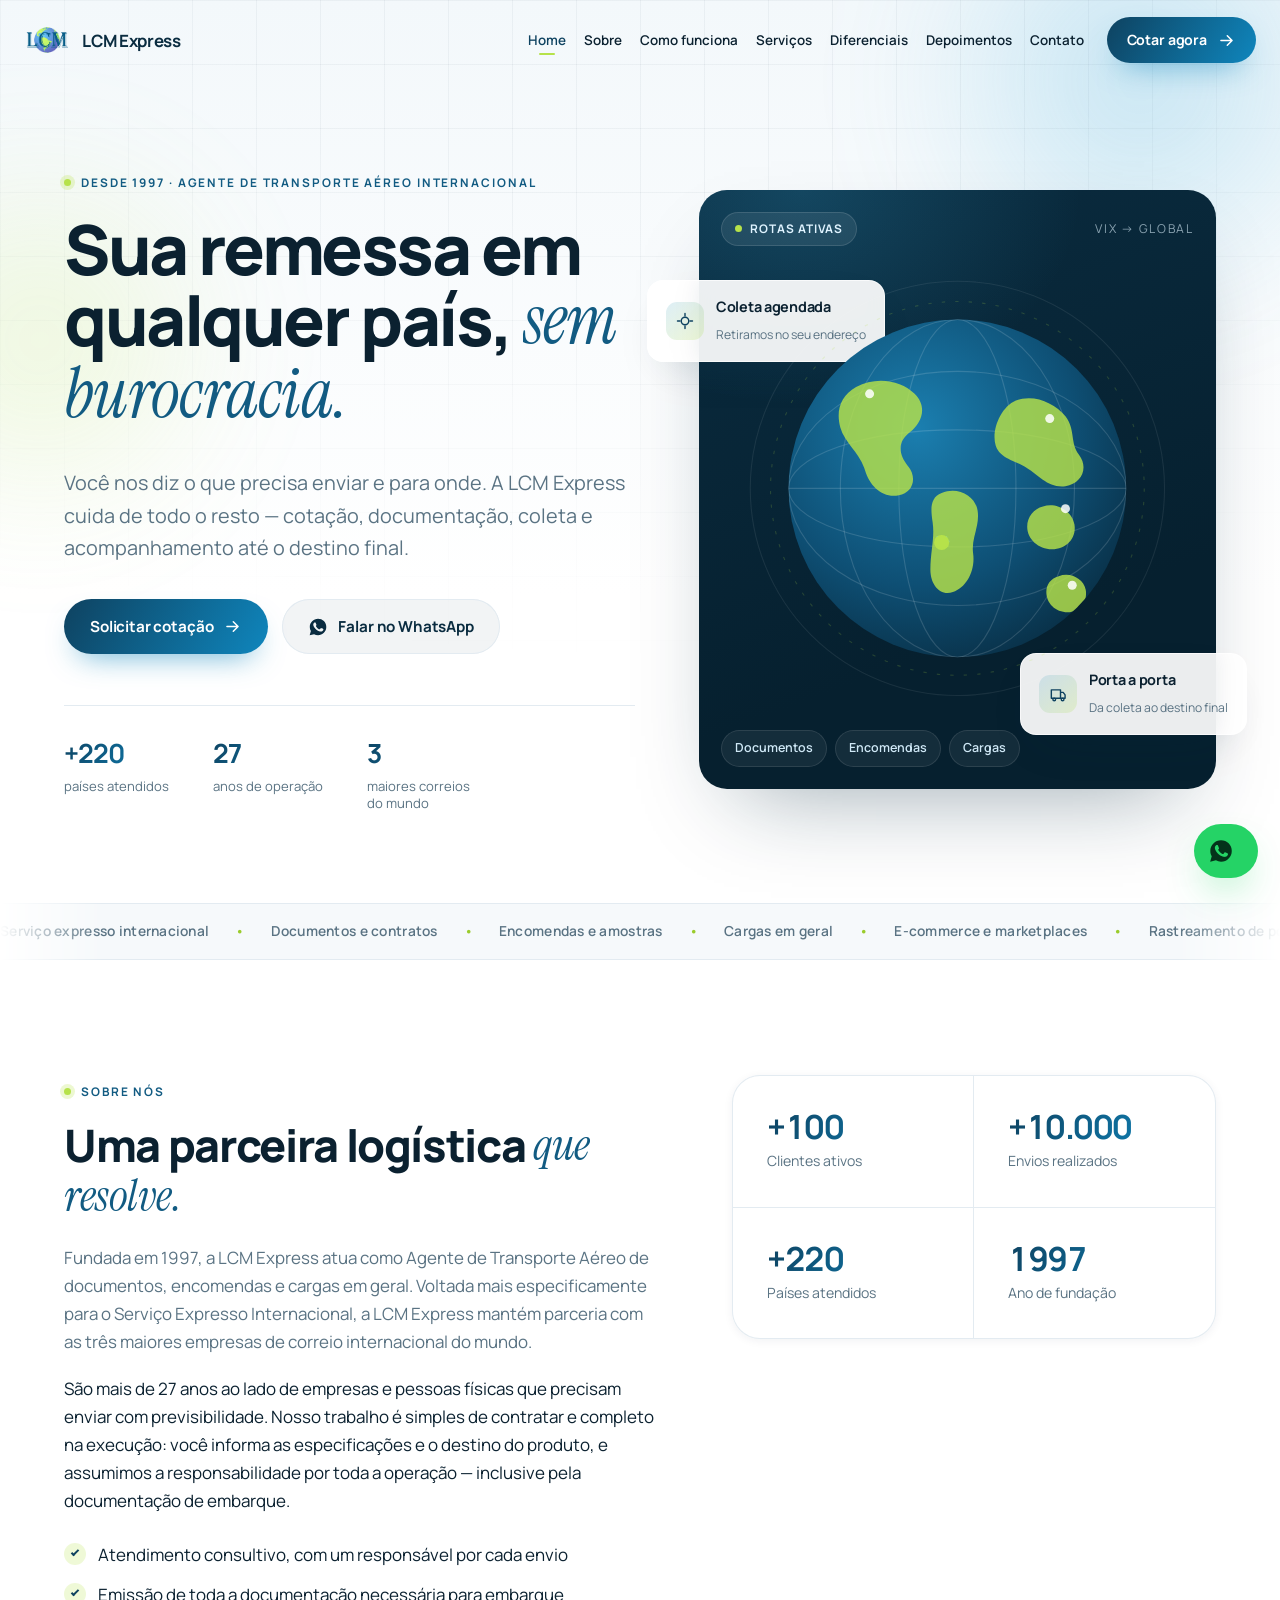
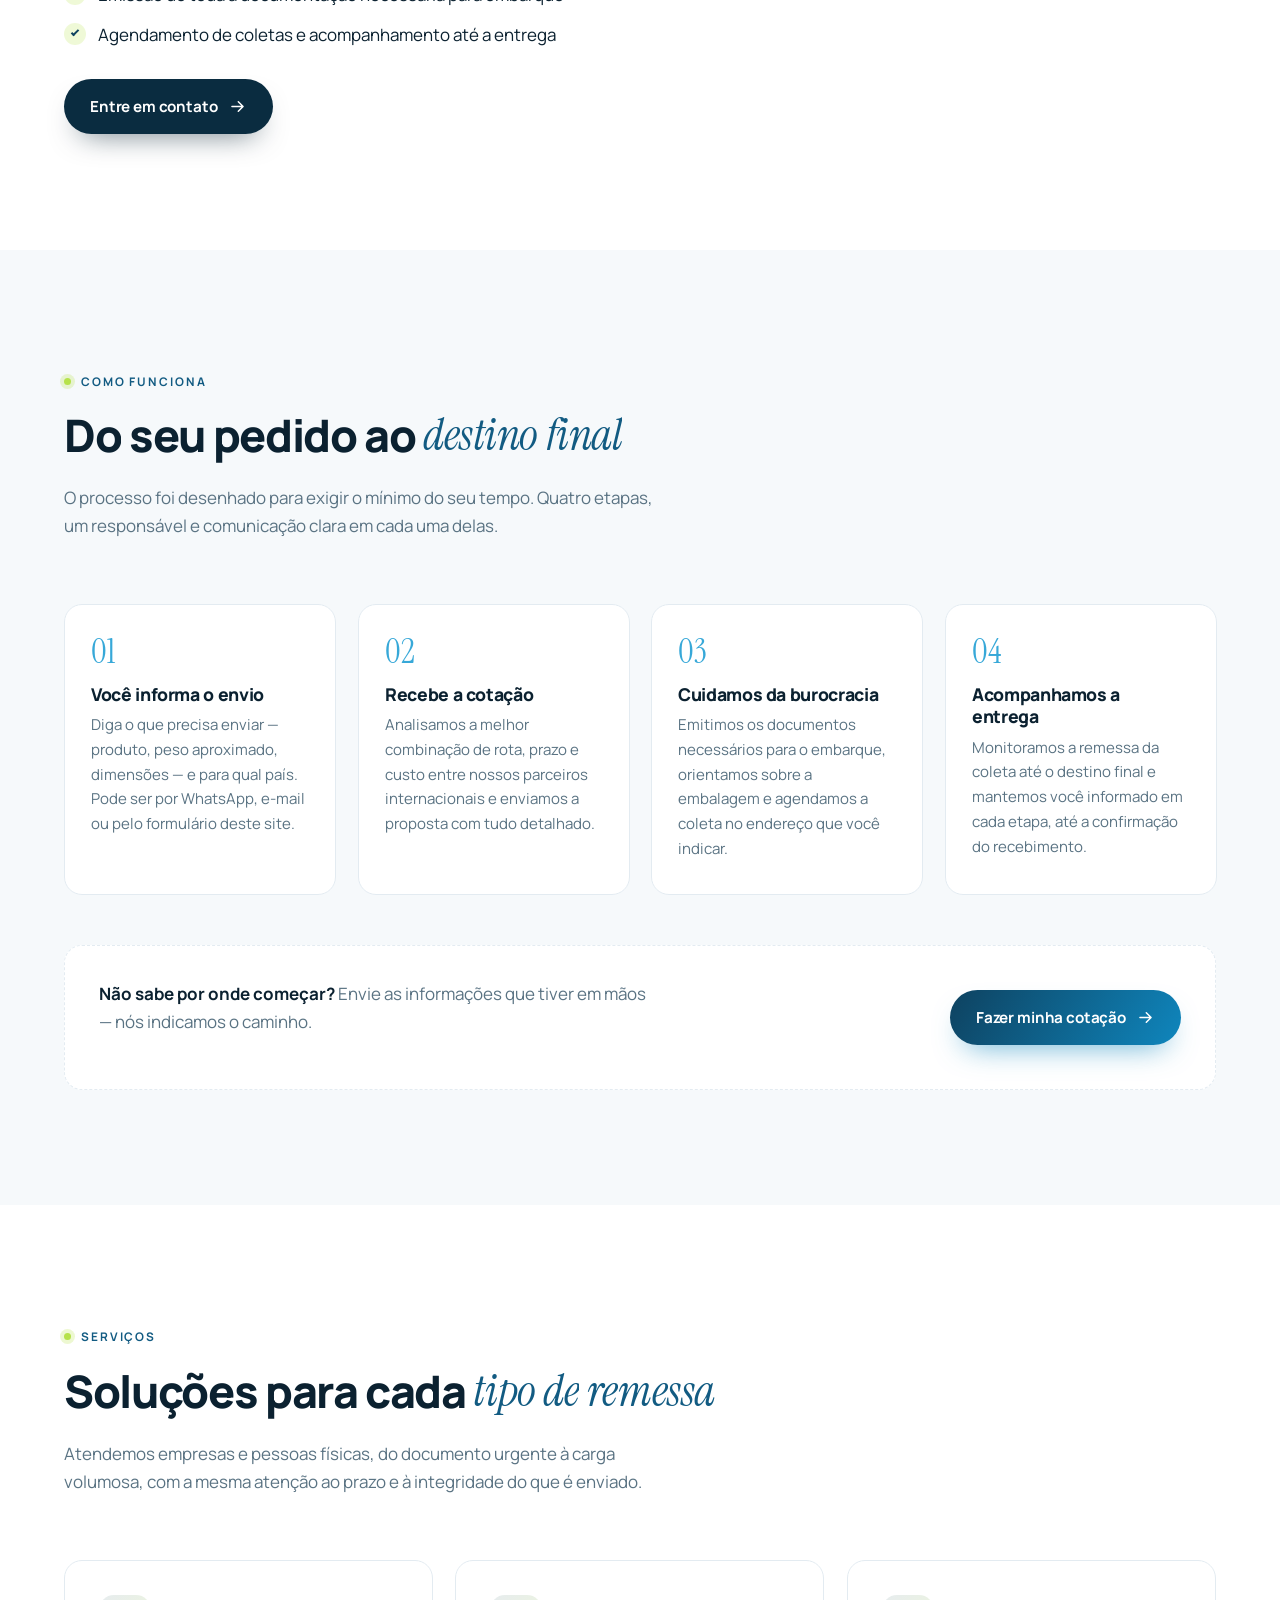
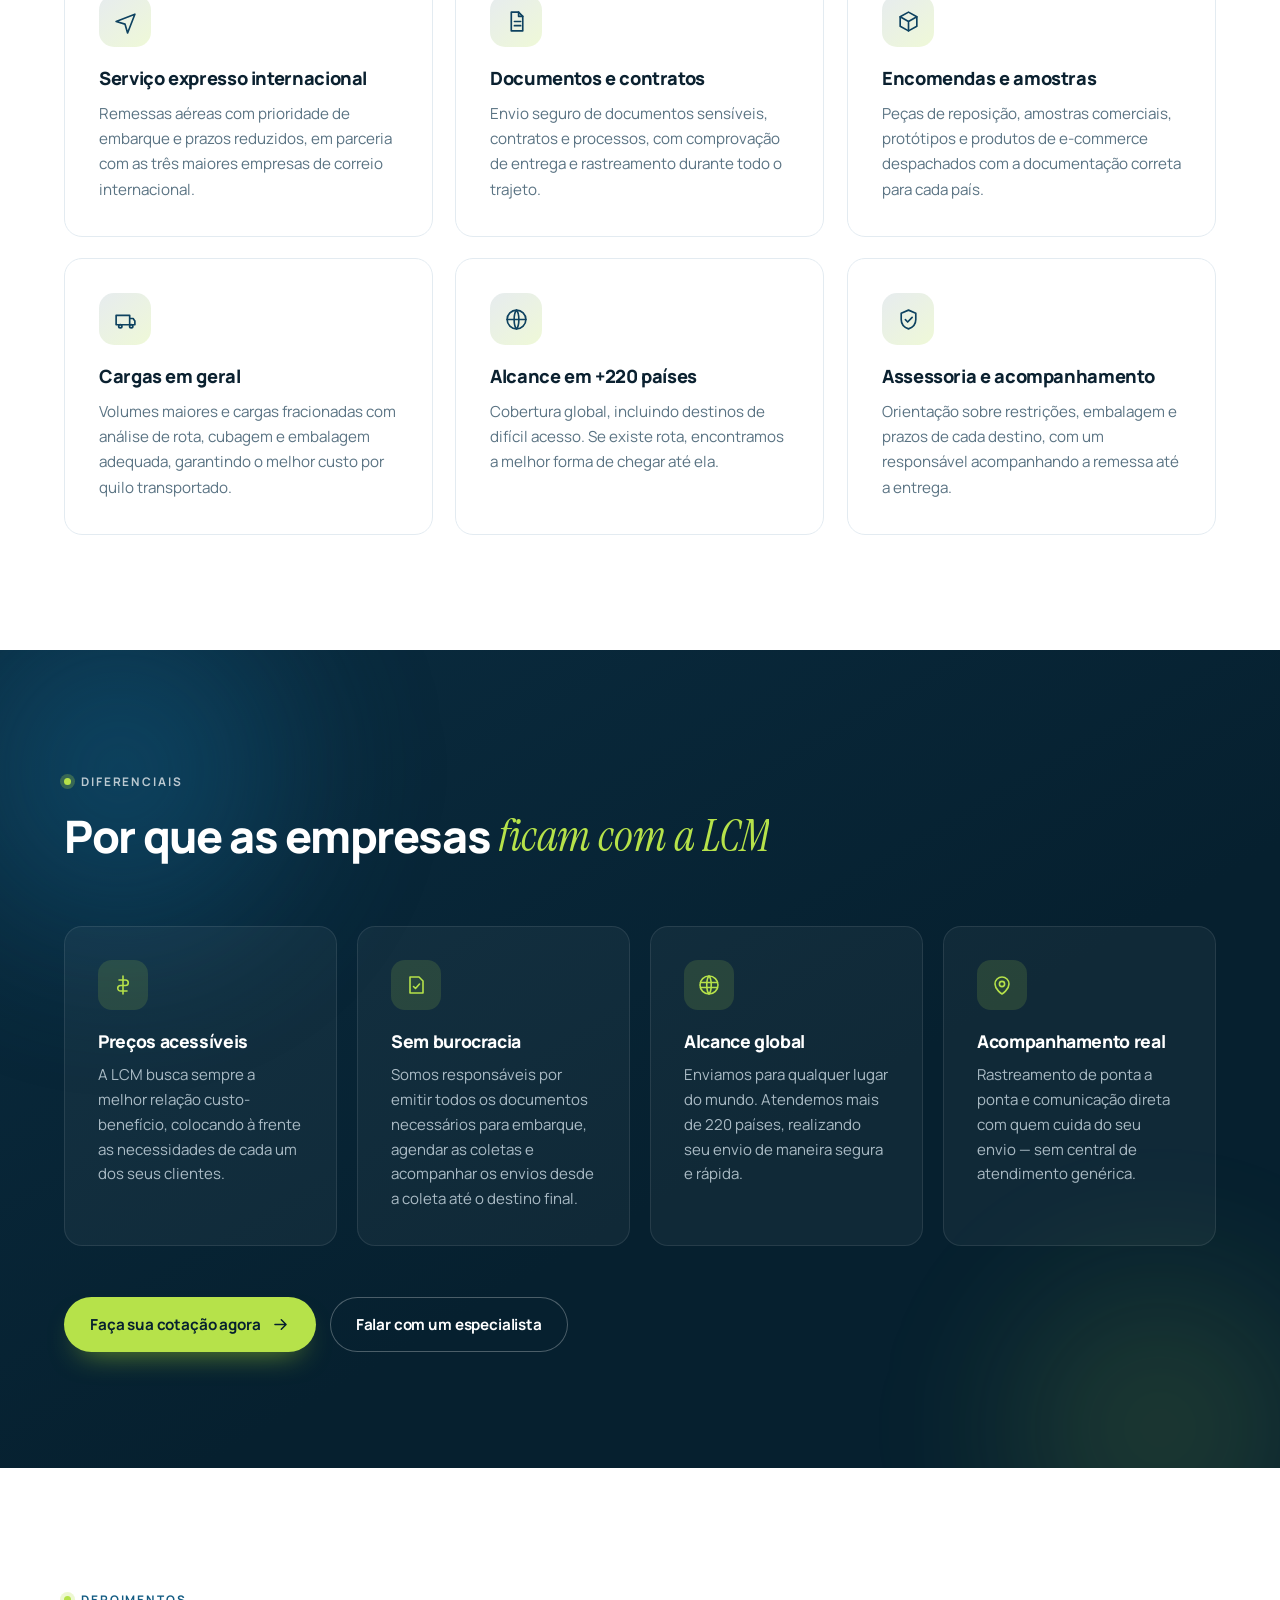
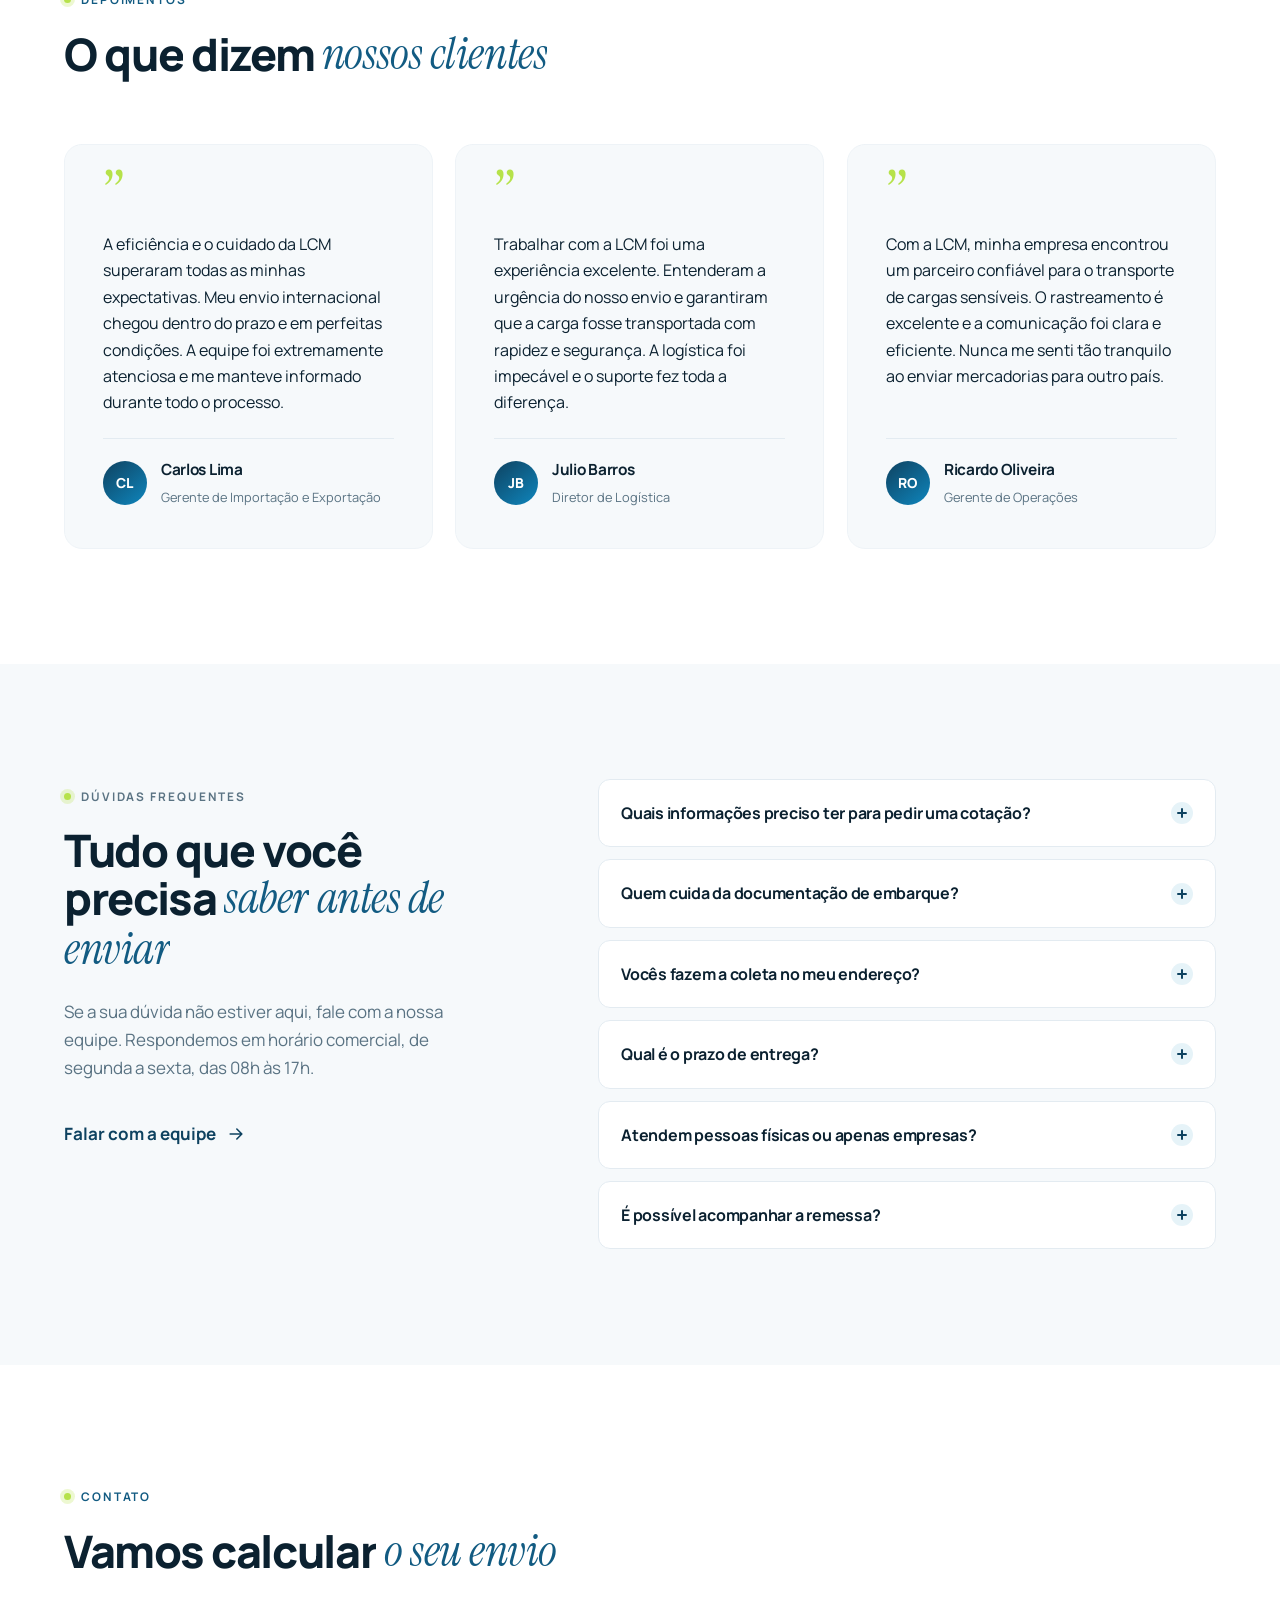
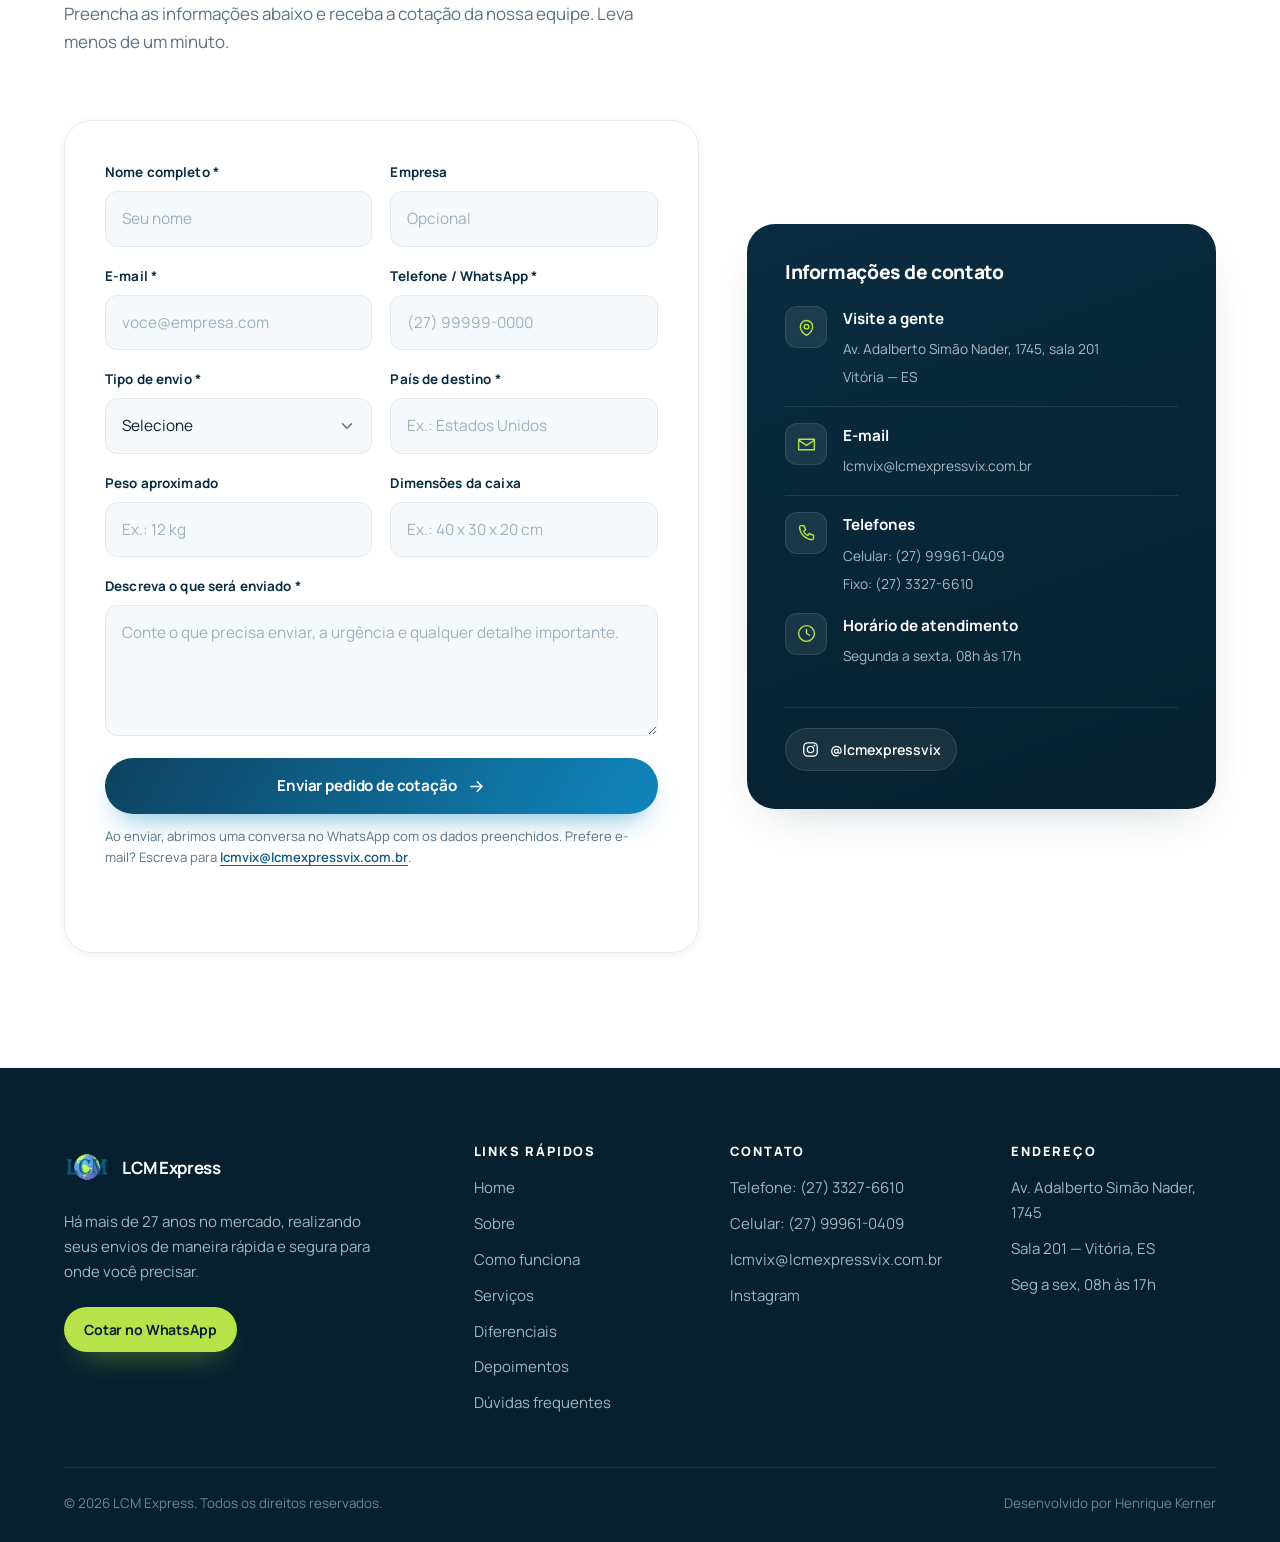
==== index.html @ bce6f45e "feat: novo site institucional da LCM Express Reescreve o site a partir do modelo antigo (template Bo" ====
<!DOCTYPE html>
<html lang="pt-BR">
<head>
<meta charset="utf-8">
<meta name="viewport" content="width=device-width, initial-scale=1">
<title>LCM Express | Transporte aéreo internacional de cargas e encomendas</title>
<meta name="description" content="Desde 1997, a LCM Express cuida de todo o processo de envio internacional de documentos, encomendas e cargas. Você informa o produto e o destino — nós resolvemos o resto. Mais de 220 países atendidos.">
<meta name="author" content="LCM Express">
<meta name="theme-color" content="#0b2e42">
<link rel="canonical" href="https://www.lcmexpressvix.com.br/">

<meta property="og:type" content="website">
<meta property="og:locale" content="pt_BR">
<meta property="og:site_name" content="LCM Express">
<meta property="og:title" content="LCM Express | Transporte aéreo internacional de cargas e encomendas">
<meta property="og:description" content="Sua remessa em qualquer país, sem burocracia. Você informa o produto e o destino — a LCM Express cuida da coleta, da documentação e do acompanhamento até a entrega.">
<meta property="og:image" content="assets/img/logo-lcm.png">
<meta name="twitter:card" content="summary">

<link rel="icon" href="assets/img/favicon.png" type="image/png">
<link rel="apple-touch-icon" href="assets/img/logo-lcm.png">

<link rel="preconnect" href="https://fonts.googleapis.com">
<link rel="preconnect" href="https://fonts.gstatic.com" crossorigin>
<link href="https://fonts.googleapis.com/css2?family=Manrope:wght@400;500;600;700;800&family=Instrument+Serif:ital@0;1&display=swap" rel="stylesheet">
<link rel="stylesheet" href="assets/css/style.css">
<noscript>
  <style>
    /* sem JavaScript, todo o conteúdo aparece sem animação */
    [data-reveal]{opacity:1!important;transform:none!important}
    .word > span{transform:none!important}
  </style>
</noscript>

<script type="application/ld+json">
{
  "@context": "https://schema.org",
  "@type": "MovingCompany",
  "name": "LCM Express",
  "description": "Agente de transporte aéreo internacional de documentos, encomendas e cargas em geral, com foco em serviço expresso internacional.",
  "foundingDate": "1997",
  "url": "https://www.lcmexpressvix.com.br/",
  "email": "lcmvix@lcmexpressvix.com.br",
  "telephone": "+55-27-99961-0409",
  "image": "assets/img/logo-lcm.png",
  "address": {
    "@type": "PostalAddress",
    "streetAddress": "Av. Adalberto Simão Nader, 1745, sala 201",
    "addressLocality": "Vitória",
    "addressRegion": "ES",
    "addressCountry": "BR"
  },
  "openingHoursSpecification": {
    "@type": "OpeningHoursSpecification",
    "dayOfWeek": ["Monday","Tuesday","Wednesday","Thursday","Friday"],
    "opens": "08:00",
    "closes": "17:00"
  },
  "areaServed": "Worldwide",
  "sameAs": ["https://www.instagram.com/lcmexpressvix/"]
}
</script>
</head>
<body>
<a class="skip-link" href="#hero">Ir para o conteúdo</a>

<!-- ============ HEADER ============ -->
<header class="site-header" id="siteHeader">
  <div class="shell header-inner">
    <a class="brand" href="#hero" aria-label="LCM Express — página inicial">
      <img src="assets/img/logo-lcm.png" alt="LCM Express" width="48" height="48" decoding="async">
      <span class="brand-text">
        <strong>LCM Express</strong>
        <small>Transporte aéreo internacional</small>
      </span>
    </a>

    <nav class="nav" id="primaryNav" aria-label="Navegação principal">
      <ul>
        <li><a href="#hero" class="nav-link">Home</a></li>
        <li><a href="#sobre" class="nav-link">Sobre</a></li>
        <li><a href="#processo" class="nav-link">Como funciona</a></li>
        <li><a href="#servicos" class="nav-link">Serviços</a></li>
        <li><a href="#diferenciais" class="nav-link">Diferenciais</a></li>
        <li><a href="#depoimentos" class="nav-link">Depoimentos</a></li>
        <li><a href="#contato" class="nav-link">Contato</a></li>
      </ul>
      <div class="nav-foot">
        <a href="tel:+5527999610409">(27) 99961-0409</a>
        <a href="mailto:lcmvix@lcmexpressvix.com.br">lcmvix@lcmexpressvix.com.br</a>
      </div>
    </nav>

    <div class="header-actions">
      <a class="btn btn-primary btn-sm" href="#cotacao">
        <span>Cotar agora</span>
        <svg viewBox="0 0 24 24" aria-hidden="true"><path d="M5 12h13M13 6l6 6-6 6"/></svg>
      </a>
      <button class="nav-toggle" id="navToggle" aria-label="Abrir menu" aria-expanded="false" aria-controls="primaryNav">
        <span></span><span></span><span></span>
      </button>
    </div>
  </div>
  <div class="scroll-progress" id="scrollProgress" aria-hidden="true"></div>
</header>
<div class="nav-backdrop" id="navBackdrop" hidden></div>

<main>
<!-- ============ HERO ============ -->
<section class="hero" id="hero">
  <div class="hero-bg" aria-hidden="true">
    <div class="orb orb-1"></div>
    <div class="orb orb-2"></div>
    <div class="grid-lines"></div>
  </div>

  <div class="shell hero-inner">
    <div class="hero-copy">
      <p class="eyebrow reveal" data-reveal>
        <span class="dot"></span> Desde 1997 · Agente de transporte aéreo internacional
      </p>

      <h1 class="display" data-split>Sua remessa em qualquer país, <em>sem burocracia.</em></h1>

      <p class="lede reveal" data-reveal data-delay="120">
        Você nos diz o que precisa enviar e para onde. A LCM Express cuida de todo o resto —
        cotação, documentação, coleta e acompanhamento até o destino final.
      </p>

      <div class="hero-cta reveal" data-reveal data-delay="220">
        <a class="btn btn-primary" href="#cotacao">
          <span>Solicitar cotação</span>
          <svg viewBox="0 0 24 24" aria-hidden="true"><path d="M5 12h13M13 6l6 6-6 6"/></svg>
        </a>
        <a class="btn btn-ghost" href="https://wa.me/5527999610409?text=Ol%C3%A1%2C%20gostaria%20de%20realizar%20a%20cota%C3%A7%C3%A3o%20de%20um%20envio." target="_blank" rel="noopener">
          <svg viewBox="0 0 24 24" class="ico-wa" aria-hidden="true"><path d="M12.04 2c-5.46 0-9.9 4.43-9.9 9.9 0 1.75.46 3.45 1.32 4.95L2 22l5.3-1.38a9.9 9.9 0 0 0 4.74 1.2h.01c5.46 0 9.9-4.44 9.9-9.9 0-2.64-1.03-5.13-2.9-7A9.82 9.82 0 0 0 12.04 2Zm5.8 14.06c-.24.68-1.42 1.3-1.95 1.35-.53.05-1.03.24-3.47-.72-2.94-1.16-4.79-4.2-4.93-4.4-.15-.2-1.17-1.56-1.17-2.97 0-1.41.74-2.11 1-2.4.26-.29.57-.36.76-.36.19 0 .38 0 .55.01.17.01.41-.07.64.49.24.58.8 1.98.87 2.12.07.15.12.32.02.51-.1.2-.34.5-.5.68-.15.17-.32.38-.13.71.19.34.85 1.43 1.83 2.31 1.26 1.13 2.1 1.32 2.4 1.33.29.01.49-.05.67-.26.17-.2.68-.8.86-1.08.19-.29.38-.24.64-.15.26.1 1.65.78 1.93.92.29.14.48.21.55.33.07.12.07.7-.17 1.38Z"/></svg>
          <span>Falar no WhatsApp</span>
        </a>
      </div>

      <ul class="hero-trust reveal" data-reveal data-delay="320">
        <li><strong>+220</strong><span>países atendidos</span></li>
        <li><strong>27</strong><span>anos de operação</span></li>
        <li><strong>3</strong><span>maiores correios do mundo</span></li>
      </ul>
    </div>

    <div class="hero-visual" data-reveal data-delay="180">
      <div class="globe-card">
        <div class="globe-head">
          <span class="pill"><span class="live"></span> Rotas ativas</span>
          <span class="globe-code">VIX → Global</span>
        </div>

        <!-- Globo / rotas animadas (SVG puro) -->
        <svg class="globe" viewBox="0 0 420 420" role="img" aria-label="Ilustração de rotas aéreas internacionais saindo do Brasil">
          <defs>
            <radialGradient id="gOcean" cx="38%" cy="32%" r="78%">
              <stop offset="0%" stop-color="#1b7fb0"/>
              <stop offset="60%" stop-color="#0e4f74"/>
              <stop offset="100%" stop-color="#082b40"/>
            </radialGradient>
            <linearGradient id="gRoute" x1="0" y1="0" x2="1" y2="1">
              <stop offset="0%" stop-color="#b6e24a"/>
              <stop offset="100%" stop-color="#6fd0e8"/>
            </linearGradient>
            <clipPath id="clipGlobe"><circle cx="210" cy="210" r="150"/></clipPath>
          </defs>

          <circle class="halo" cx="210" cy="210" r="184"/>
          <circle class="halo halo-2" cx="210" cy="210" r="166"/>
          <circle cx="210" cy="210" r="150" fill="url(#gOcean)"/>

          <g clip-path="url(#clipGlobe)" class="meridians">
            <ellipse cx="210" cy="210" rx="150" ry="52"/>
            <ellipse cx="210" cy="210" rx="150" ry="104"/>
            <ellipse cx="210" cy="210" rx="52" ry="150"/>
            <ellipse cx="210" cy="210" rx="104" ry="150"/>
            <line x1="60" y1="210" x2="360" y2="210"/>
          </g>

          <g clip-path="url(#clipGlobe)" class="land">
            <path d="M120 120c18-10 40-6 52 6 12 12 6 26-4 34-12 9-10 20-2 30 9 11 4 24-8 26-14 3-26-8-30-22-5-16-18-24-22-38-4-15 0-28 14-36Z"/>
            <path d="M196 214c14-6 30 2 32 16 2 14-6 24-4 38 2 15-6 30-18 34-11 4-20-6-20-20 0-16 4-28 2-42-2-13-2-22 8-26Z"/>
            <path d="M262 132c16-6 34 2 44 14 9 12 4 24 12 34 9 12 2 26-12 28-15 2-24-10-34-16-11-7-24-8-28-20-4-13 4-34 18-40Z"/>
            <path d="M286 226c12-4 26 4 28 16 2 13-8 22-20 22s-22-9-22-20c0-9 6-16 14-18Z"/>
            <path d="M300 288c10-4 22 2 24 12 2 11-6 20-16 20-11 0-19-8-19-18 0-7 4-12 11-14Z"/>
          </g>

          <g class="routes">
            <path class="route" d="M196 258 C 150 200, 150 150, 132 126"/>
            <path class="route" d="M196 258 C 240 210, 268 170, 292 148"/>
            <path class="route" d="M196 258 C 250 250, 288 238, 306 228"/>
            <path class="route" d="M196 258 C 250 290, 288 292, 312 296"/>
          </g>

          <g class="nodes">
            <circle class="origin" cx="196" cy="258" r="6"/>
            <circle class="origin-ring" cx="196" cy="258" r="6"/>
            <circle class="node" cx="132" cy="126" r="4"/>
            <circle class="node" cx="292" cy="148" r="4"/>
            <circle class="node" cx="306" cy="228" r="4"/>
            <circle class="node" cx="312" cy="296" r="4"/>
          </g>
        </svg>

        <div class="globe-foot">
          <div><span>Documentos</span><span>Encomendas</span><span>Cargas</span></div>
        </div>
      </div>

      <div class="float-card float-a" data-float>
        <span class="fc-icon">
          <svg viewBox="0 0 24 24" aria-hidden="true"><path d="M12 3v3m0 12v3M3 12h3m12 0h3"/><circle cx="12" cy="12" r="4.5"/></svg>
        </span>
        <div>
          <strong>Coleta agendada</strong>
          <small>Retiramos no seu endereço</small>
        </div>
      </div>

      <div class="float-card float-b" data-float>
        <span class="fc-icon">
          <svg viewBox="0 0 24 24" aria-hidden="true"><path d="M4 7h11v10H4zM15 10h3.2l2.3 3v4H15z"/><circle cx="7.5" cy="18.5" r="1.6"/><circle cx="17.5" cy="18.5" r="1.6"/></svg>
        </span>
        <div>
          <strong>Porta a porta</strong>
          <small>Da coleta ao destino final</small>
        </div>
      </div>
    </div>
  </div>

  <div class="marquee" aria-hidden="true">
    <div class="marquee-track">
      <span>Serviço expresso internacional</span><span>•</span>
      <span>Documentos e contratos</span><span>•</span>
      <span>Encomendas e amostras</span><span>•</span>
      <span>Cargas em geral</span><span>•</span>
      <span>E-commerce e marketplaces</span><span>•</span>
      <span>Rastreamento de ponta a ponta</span><span>•</span>
      <span>Serviço expresso internacional</span><span>•</span>
      <span>Documentos e contratos</span><span>•</span>
      <span>Encomendas e amostras</span><span>•</span>
      <span>Cargas em geral</span><span>•</span>
      <span>E-commerce e marketplaces</span><span>•</span>
      <span>Rastreamento de ponta a ponta</span><span>•</span>
    </div>
  </div>
</section>

<!-- ============ SOBRE ============ -->
<section class="section sobre" id="sobre">
  <div class="shell">
    <div class="split">
      <div class="split-copy">
        <p class="eyebrow reveal" data-reveal><span class="dot"></span> Sobre nós</p>
        <h2 class="h-lg" data-split>Uma parceira logística <em>que resolve.</em></h2>
        <p class="body-lg reveal" data-reveal data-delay="100">
          Fundada em 1997, a LCM Express atua como Agente de Transporte Aéreo de documentos,
          encomendas e cargas em geral. Voltada mais especificamente para o Serviço Expresso
          Internacional, a LCM Express mantém parceria com as três maiores empresas de correio
          internacional do mundo.
        </p>
        <p class="reveal" data-reveal data-delay="160">
          São mais de 27 anos ao lado de empresas e pessoas físicas que precisam enviar com
          previsibilidade. Nosso trabalho é simples de contratar e completo na execução: você
          informa as especificações e o destino do produto, e assumimos a responsabilidade por
          toda a operação — inclusive pela documentação de embarque.
        </p>

        <ul class="check-list reveal" data-reveal data-delay="220">
          <li>Atendimento consultivo, com um responsável por cada envio</li>
          <li>Emissão de toda a documentação necessária para embarque</li>
          <li>Agendamento de coletas e acompanhamento até a entrega</li>
        </ul>

        <div class="reveal" data-reveal data-delay="280">
          <a class="btn btn-dark" href="#contato">
            <span>Entre em contato</span>
            <svg viewBox="0 0 24 24" aria-hidden="true"><path d="M5 12h13M13 6l6 6-6 6"/></svg>
          </a>
        </div>
      </div>

      <div class="stats" data-reveal data-delay="120">
        <div class="stat">
          <strong class="counter" data-count="100" data-prefix="+">+100</strong>
          <span>Clientes ativos</span>
        </div>
        <div class="stat">
          <strong class="counter" data-count="10000" data-prefix="+">+10.000</strong>
          <span>Envios realizados</span>
        </div>
        <div class="stat">
          <strong class="counter" data-count="220" data-prefix="+">+220</strong>
          <span>Países atendidos</span>
        </div>
        <div class="stat">
          <strong class="counter" data-count="1997">1997</strong>
          <span>Ano de fundação</span>
        </div>
      </div>
    </div>
  </div>
</section>

<!-- ============ PROCESSO ============ -->
<section class="section processo" id="processo">
  <div class="shell">
    <header class="section-head">
      <p class="eyebrow reveal" data-reveal><span class="dot"></span> Como funciona</p>
      <h2 class="h-lg" data-split>Do seu pedido ao <em>destino final</em></h2>
      <p class="section-sub reveal" data-reveal data-delay="120">
        O processo foi desenhado para exigir o mínimo do seu tempo. Quatro etapas, um responsável
        e comunicação clara em cada uma delas.
      </p>
    </header>

    <ol class="steps">
      <li class="step" data-reveal>
        <span class="step-num">01</span>
        <h3>Você informa o envio</h3>
        <p>Diga o que precisa enviar — produto, peso aproximado, dimensões — e para qual país. Pode ser por WhatsApp, e-mail ou pelo formulário deste site.</p>
      </li>
      <li class="step" data-reveal data-delay="90">
        <span class="step-num">02</span>
        <h3>Recebe a cotação</h3>
        <p>Analisamos a melhor combinação de rota, prazo e custo entre nossos parceiros internacionais e enviamos a proposta com tudo detalhado.</p>
      </li>
      <li class="step" data-reveal data-delay="180">
        <span class="step-num">03</span>
        <h3>Cuidamos da burocracia</h3>
        <p>Emitimos os documentos necessários para o embarque, orientamos sobre a embalagem e agendamos a coleta no endereço que você indicar.</p>
      </li>
      <li class="step" data-reveal data-delay="270">
        <span class="step-num">04</span>
        <h3>Acompanhamos a entrega</h3>
        <p>Monitoramos a remessa da coleta até o destino final e mantemos você informado em cada etapa, até a confirmação do recebimento.</p>
      </li>
    </ol>

    <div class="process-cta reveal" data-reveal>
      <p><strong>Não sabe por onde começar?</strong> Envie as informações que tiver em mãos — nós indicamos o caminho.</p>
      <a class="btn btn-primary" href="#cotacao">
        <span>Fazer minha cotação</span>
        <svg viewBox="0 0 24 24" aria-hidden="true"><path d="M5 12h13M13 6l6 6-6 6"/></svg>
      </a>
    </div>
  </div>
</section>

<!-- ============ SERVIÇOS ============ -->
<section class="section servicos" id="servicos">
  <div class="shell">
    <header class="section-head">
      <p class="eyebrow reveal" data-reveal><span class="dot"></span> Serviços</p>
      <h2 class="h-lg" data-split>Soluções para cada <em>tipo de remessa</em></h2>
      <p class="section-sub reveal" data-reveal data-delay="120">
        Atendemos empresas e pessoas físicas, do documento urgente à carga volumosa,
        com a mesma atenção ao prazo e à integridade do que é enviado.
      </p>
    </header>

    <div class="cards">
      <article class="card" data-reveal>
        <span class="card-icon">
          <svg viewBox="0 0 24 24" aria-hidden="true"><path d="M3 12l18-7-7 18-2.5-8.5L3 12Z"/></svg>
        </span>
        <h3>Serviço expresso internacional</h3>
        <p>Remessas aéreas com prioridade de embarque e prazos reduzidos, em parceria com as três maiores empresas de correio internacional.</p>
      </article>

      <article class="card" data-reveal data-delay="80">
        <span class="card-icon">
          <svg viewBox="0 0 24 24" aria-hidden="true"><path d="M7 3h7l4 4v14H7z"/><path d="M14 3v4h4M10 12h6M10 16h6"/></svg>
        </span>
        <h3>Documentos e contratos</h3>
        <p>Envio seguro de documentos sensíveis, contratos e processos, com comprovação de entrega e rastreamento durante todo o trajeto.</p>
      </article>

      <article class="card" data-reveal data-delay="160">
        <span class="card-icon">
          <svg viewBox="0 0 24 24" aria-hidden="true"><path d="M12 3l8 4.5v9L12 21l-8-4.5v-9L12 3Z"/><path d="M4 7.5l8 4.5 8-4.5M12 12v9"/></svg>
        </span>
        <h3>Encomendas e amostras</h3>
        <p>Peças de reposição, amostras comerciais, protótipos e produtos de e-commerce despachados com a documentação correta para cada país.</p>
      </article>

      <article class="card" data-reveal data-delay="240">
        <span class="card-icon">
          <svg viewBox="0 0 24 24" aria-hidden="true"><path d="M3 8h13v9H3zM16 11h3.3l1.7 2.4V17H16z"/><circle cx="7" cy="18.5" r="1.6"/><circle cx="17.5" cy="18.5" r="1.6"/></svg>
        </span>
        <h3>Cargas em geral</h3>
        <p>Volumes maiores e cargas fracionadas com análise de rota, cubagem e embalagem adequada, garantindo o melhor custo por quilo transportado.</p>
      </article>

      <article class="card" data-reveal data-delay="320">
        <span class="card-icon">
          <svg viewBox="0 0 24 24" aria-hidden="true"><circle cx="12" cy="12" r="9"/><path d="M3 12h18M12 3c3 3.2 3 14.8 0 18M12 3c-3 3.2-3 14.8 0 18"/></svg>
        </span>
        <h3>Alcance em +220 países</h3>
        <p>Cobertura global, incluindo destinos de difícil acesso. Se existe rota, encontramos a melhor forma de chegar até ela.</p>
      </article>

      <article class="card" data-reveal data-delay="400">
        <span class="card-icon">
          <svg viewBox="0 0 24 24" aria-hidden="true"><path d="M12 3l7 3v6c0 4.2-2.9 7.6-7 9-4.1-1.4-7-4.8-7-9V6l7-3Z"/><path d="M9 12.2l2.2 2.2L15.5 10"/></svg>
        </span>
        <h3>Assessoria e acompanhamento</h3>
        <p>Orientação sobre restrições, embalagem e prazos de cada destino, com um responsável acompanhando a remessa até a entrega.</p>
      </article>
    </div>
  </div>
</section>

<!-- ============ DIFERENCIAIS (dark) ============ -->
<section class="section diferenciais" id="diferenciais">
  <div class="dif-bg" aria-hidden="true"><div class="orb orb-3"></div><div class="orb orb-4"></div></div>
  <div class="shell">
    <header class="section-head section-head--light">
      <p class="eyebrow reveal" data-reveal><span class="dot"></span> Diferenciais</p>
      <h2 class="h-lg" data-split>Por que as empresas <em>ficam com a LCM</em></h2>
    </header>

    <div class="dif-grid">
      <article class="dif" data-reveal>
        <span class="dif-icon">
          <svg viewBox="0 0 24 24" aria-hidden="true"><path d="M12 3v18M8 7h6.5a2.75 2.75 0 0 1 0 5.5H9.5a2.75 2.75 0 0 0 0 5.5H16"/></svg>
        </span>
        <h3>Preços acessíveis</h3>
        <p>A LCM busca sempre a melhor relação custo-benefício, colocando à frente as necessidades de cada um dos seus clientes.</p>
      </article>

      <article class="dif" data-reveal data-delay="90">
        <span class="dif-icon">
          <svg viewBox="0 0 24 24" aria-hidden="true"><path d="M6 4h9l4 4v12H6z"/><path d="M9.5 13.5l2 2 4-4.5"/></svg>
        </span>
        <h3>Sem burocracia</h3>
        <p>Somos responsáveis por emitir todos os documentos necessários para embarque, agendar as coletas e acompanhar os envios desde a coleta até o destino final.</p>
      </article>

      <article class="dif" data-reveal data-delay="180">
        <span class="dif-icon">
          <svg viewBox="0 0 24 24" aria-hidden="true"><circle cx="12" cy="12" r="9"/><path d="M3.5 9.5h17M3.5 14.5h17M12 3c3 3.2 3 14.8 0 18M12 3c-3 3.2-3 14.8 0 18"/></svg>
        </span>
        <h3>Alcance global</h3>
        <p>Enviamos para qualquer lugar do mundo. Atendemos mais de 220 países, realizando seu envio de maneira segura e rápida.</p>
      </article>

      <article class="dif" data-reveal data-delay="270">
        <span class="dif-icon">
          <svg viewBox="0 0 24 24" aria-hidden="true"><path d="M12 21s-7-4.4-7-10a7 7 0 0 1 14 0c0 5.6-7 10-7 10Z"/><circle cx="12" cy="11" r="2.6"/></svg>
        </span>
        <h3>Acompanhamento real</h3>
        <p>Rastreamento de ponta a ponta e comunicação direta com quem cuida do seu envio — sem central de atendimento genérica.</p>
      </article>
    </div>

    <div class="dif-cta reveal" data-reveal>
      <a class="btn btn-lime" href="#cotacao">
        <span>Faça sua cotação agora</span>
        <svg viewBox="0 0 24 24" aria-hidden="true"><path d="M5 12h13M13 6l6 6-6 6"/></svg>
      </a>
      <a class="btn btn-outline-light" href="https://wa.me/5527999610409?text=Ol%C3%A1%2C%20gostaria%20de%20realizar%20a%20cota%C3%A7%C3%A3o%20de%20um%20envio." target="_blank" rel="noopener">
        <span>Falar com um especialista</span>
      </a>
    </div>
  </div>
</section>

<!-- ============ DEPOIMENTOS ============ -->
<section class="section depoimentos" id="depoimentos">
  <div class="shell">
    <header class="section-head">
      <p class="eyebrow reveal" data-reveal><span class="dot"></span> Depoimentos</p>
      <h2 class="h-lg" data-split>O que dizem <em>nossos clientes</em></h2>
    </header>

    <div class="quotes">
      <figure class="quote" data-reveal>
        <span class="quote-mark" aria-hidden="true">”</span>
        <blockquote>
          A eficiência e o cuidado da LCM superaram todas as minhas expectativas. Meu envio
          internacional chegou dentro do prazo e em perfeitas condições. A equipe foi extremamente
          atenciosa e me manteve informado durante todo o processo.
        </blockquote>
        <figcaption>
          <span class="avatar" aria-hidden="true">CL</span>
          <span><strong>Carlos Lima</strong><small>Gerente de Importação e Exportação</small></span>
        </figcaption>
      </figure>

      <figure class="quote" data-reveal data-delay="110">
        <span class="quote-mark" aria-hidden="true">”</span>
        <blockquote>
          Trabalhar com a LCM foi uma experiência excelente. Entenderam a urgência do nosso envio
          e garantiram que a carga fosse transportada com rapidez e segurança. A logística foi
          impecável e o suporte fez toda a diferença.
        </blockquote>
        <figcaption>
          <span class="avatar" aria-hidden="true">JB</span>
          <span><strong>Julio Barros</strong><small>Diretor de Logística</small></span>
        </figcaption>
      </figure>

      <figure class="quote" data-reveal data-delay="220">
        <span class="quote-mark" aria-hidden="true">”</span>
        <blockquote>
          Com a LCM, minha empresa encontrou um parceiro confiável para o transporte de cargas
          sensíveis. O rastreamento é excelente e a comunicação foi clara e eficiente. Nunca me
          senti tão tranquilo ao enviar mercadorias para outro país.
        </blockquote>
        <figcaption>
          <span class="avatar" aria-hidden="true">RO</span>
          <span><strong>Ricardo Oliveira</strong><small>Gerente de Operações</small></span>
        </figcaption>
      </figure>
    </div>
  </div>
</section>

<!-- ============ FAQ ============ -->
<section class="section faq" id="faq">
  <div class="shell">
    <div class="faq-layout">
      <header class="faq-head">
        <p class="eyebrow reveal" data-reveal><span class="dot"></span> Dúvidas frequentes</p>
        <h2 class="h-lg" data-split>Tudo que você precisa <em>saber antes de enviar</em></h2>
        <p class="reveal" data-reveal data-delay="120">
          Se a sua dúvida não estiver aqui, fale com a nossa equipe. Respondemos em horário
          comercial, de segunda a sexta, das 08h às 17h.
        </p>
        <a class="link-arrow reveal" data-reveal data-delay="180" href="#contato">
          Falar com a equipe
          <svg viewBox="0 0 24 24" aria-hidden="true"><path d="M5 12h13M13 6l6 6-6 6"/></svg>
        </a>
      </header>

      <div class="accordion" data-reveal data-delay="100">
        <details class="ac-item">
          <summary>Quais informações preciso ter para pedir uma cotação?<span class="ac-ico" aria-hidden="true"></span></summary>
          <div class="ac-body"><p>Basicamente três: o que será enviado (descrição do produto), o país e a cidade de destino, e o peso e as dimensões aproximadas do volume. Com esses dados já conseguimos apresentar uma proposta. Se faltar alguma informação, nós orientamos como levantá-la.</p></div>
        </details>

        <details class="ac-item">
          <summary>Quem cuida da documentação de embarque?<span class="ac-ico" aria-hidden="true"></span></summary>
          <div class="ac-body"><p>Nós. A emissão de todos os documentos necessários para o embarque faz parte do serviço. Você só precisa fornecer os dados do remetente, do destinatário e da mercadoria.</p></div>
        </details>

        <details class="ac-item">
          <summary>Vocês fazem a coleta no meu endereço?<span class="ac-ico" aria-hidden="true"></span></summary>
          <div class="ac-body"><p>Sim. Agendamos a coleta no endereço que você indicar e acompanhamos a remessa até o destino final, no modelo porta a porta.</p></div>
        </details>

        <details class="ac-item">
          <summary>Qual é o prazo de entrega?<span class="ac-ico" aria-hidden="true"></span></summary>
          <div class="ac-body"><p>O prazo depende do destino, do tipo de serviço escolhido e dos procedimentos aduaneiros locais. Na cotação informamos o prazo estimado de cada alternativa, para que você escolha entre o envio mais rápido e o mais econômico.</p></div>
        </details>

        <details class="ac-item">
          <summary>Atendem pessoas físicas ou apenas empresas?<span class="ac-ico" aria-hidden="true"></span></summary>
          <div class="ac-body"><p>Atendemos os dois perfis. Empresas de todos os portes que exportam com frequência e pessoas físicas que precisam enviar documentos, presentes ou pertences para o exterior.</p></div>
        </details>

        <details class="ac-item">
          <summary>É possível acompanhar a remessa?<span class="ac-ico" aria-hidden="true"></span></summary>
          <div class="ac-body"><p>Sim. Você recebe o código de rastreamento e, além disso, nossa equipe monitora ativamente o envio e avisa sobre cada etapa relevante até a confirmação da entrega.</p></div>
        </details>
      </div>
    </div>
  </div>
</section>

<!-- ============ COTAÇÃO + CONTATO ============ -->
<section class="section contato" id="contato">
  <div class="shell">
    <header class="section-head">
      <p class="eyebrow reveal" data-reveal><span class="dot"></span> Contato</p>
      <h2 class="h-lg" data-split>Vamos calcular <em>o seu envio</em></h2>
      <p class="section-sub reveal" data-reveal data-delay="120">
        Preencha as informações abaixo e receba a cotação da nossa equipe. Leva menos de um minuto.
      </p>
    </header>

    <div class="contact-layout" id="cotacao">
      <form class="quote-form" id="quoteForm" novalidate data-reveal>
        <div class="field-row">
          <div class="field">
            <label for="nome">Nome completo *</label>
            <input type="text" id="nome" name="nome" required autocomplete="name" placeholder="Seu nome">
          </div>
          <div class="field">
            <label for="empresa">Empresa</label>
            <input type="text" id="empresa" name="empresa" autocomplete="organization" placeholder="Opcional">
          </div>
        </div>

        <div class="field-row">
          <div class="field">
            <label for="email">E-mail *</label>
            <input type="email" id="email" name="email" required autocomplete="email" placeholder="voce@empresa.com">
          </div>
          <div class="field">
            <label for="telefone">Telefone / WhatsApp *</label>
            <input type="tel" id="telefone" name="telefone" required autocomplete="tel" placeholder="(27) 99999-0000">
          </div>
        </div>

        <div class="field-row">
          <div class="field">
            <label for="tipo">Tipo de envio *</label>
            <div class="select-wrap">
              <select id="tipo" name="tipo" required>
                <option value="">Selecione</option>
                <option>Documentos</option>
                <option>Encomenda / amostra</option>
                <option>Carga em geral</option>
                <option>E-commerce</option>
                <option>Outro</option>
              </select>
              <svg viewBox="0 0 24 24" aria-hidden="true"><path d="M6 9l6 6 6-6"/></svg>
            </div>
          </div>
          <div class="field">
            <label for="destino">País de destino *</label>
            <input type="text" id="destino" name="destino" required placeholder="Ex.: Estados Unidos">
          </div>
        </div>

        <div class="field-row">
          <div class="field">
            <label for="peso">Peso aproximado</label>
            <input type="text" id="peso" name="peso" placeholder="Ex.: 12 kg">
          </div>
          <div class="field">
            <label for="dimensoes">Dimensões da caixa</label>
            <input type="text" id="dimensoes" name="dimensoes" placeholder="Ex.: 40 x 30 x 20 cm">
          </div>
        </div>

        <div class="field">
          <label for="mensagem">Descreva o que será enviado *</label>
          <textarea id="mensagem" name="mensagem" rows="4" required placeholder="Conte o que precisa enviar, a urgência e qualquer detalhe importante."></textarea>
        </div>

        <div class="form-foot">
          <button type="submit" class="btn btn-primary btn-block">
            <span>Enviar pedido de cotação</span>
            <svg viewBox="0 0 24 24" aria-hidden="true"><path d="M5 12h13M13 6l6 6-6 6"/></svg>
          </button>
          <p class="form-note">
            Ao enviar, abrimos uma conversa no WhatsApp com os dados preenchidos.
            Prefere e-mail? Escreva para
            <a href="mailto:lcmvix@lcmexpressvix.com.br">lcmvix@lcmexpressvix.com.br</a>.
          </p>
          <p class="form-status" id="formStatus" role="status" aria-live="polite"></p>
        </div>
      </form>

      <aside class="contact-info" data-reveal data-delay="120">
        <h3>Informações de contato</h3>

        <a class="info-item" href="https://www.google.com/maps/search/?api=1&query=Av.+Adalberto+Sim%C3%A3o+Nader%2C+1745%2C+Vit%C3%B3ria+-+ES" target="_blank" rel="noopener">
          <span class="info-icon">
            <svg viewBox="0 0 24 24" aria-hidden="true"><path d="M12 21s-7-4.4-7-10a7 7 0 0 1 14 0c0 5.6-7 10-7 10Z"/><circle cx="12" cy="11" r="2.6"/></svg>
          </span>
          <span class="info-text">
            <strong>Visite a gente</strong>
            <small>Av. Adalberto Simão Nader, 1745, sala 201<br>Vitória — ES</small>
          </span>
        </a>

        <a class="info-item" href="mailto:lcmvix@lcmexpressvix.com.br">
          <span class="info-icon">
            <svg viewBox="0 0 24 24" aria-hidden="true"><path d="M3 6h18v12H3z"/><path d="M3 7l9 6 9-6"/></svg>
          </span>
          <span class="info-text">
            <strong>E-mail</strong>
            <small>lcmvix@lcmexpressvix.com.br</small>
          </span>
        </a>

        <a class="info-item" href="tel:+5527999610409">
          <span class="info-icon">
            <svg viewBox="0 0 24 24" aria-hidden="true"><path d="M6 3h3l2 5-2.5 1.5a11 11 0 0 0 5 5L15 12l5 2v3a2 2 0 0 1-2.2 2A15.5 15.5 0 0 1 4 5.2A2 2 0 0 1 6 3Z"/></svg>
          </span>
          <span class="info-text">
            <strong>Telefones</strong>
            <small>Celular: (27) 99961-0409<br>Fixo: (27) 3327-6610</small>
          </span>
        </a>

        <div class="info-item info-item--static">
          <span class="info-icon">
            <svg viewBox="0 0 24 24" aria-hidden="true"><circle cx="12" cy="12" r="9"/><path d="M12 7.5V12l3.5 2"/></svg>
          </span>
          <span class="info-text">
            <strong>Horário de atendimento</strong>
            <small>Segunda a sexta, 08h às 17h</small>
          </span>
        </div>

        <div class="info-social">
          <a href="https://www.instagram.com/lcmexpressvix/" target="_blank" rel="noopener" aria-label="Instagram da LCM Express">
            <svg viewBox="0 0 24 24" aria-hidden="true"><rect x="3.5" y="3.5" width="17" height="17" rx="5"/><circle cx="12" cy="12" r="4"/><circle cx="17" cy="7" r="1.2" fill="currentColor" stroke="none"/></svg>
            <span>@lcmexpressvix</span>
          </a>
        </div>
      </aside>
    </div>
  </div>
</section>
</main>

<!-- ============ FOOTER ============ -->
<footer class="site-footer">
  <div class="shell">
    <div class="footer-top">
      <div class="footer-brand">
        <a class="brand brand--footer" href="#hero" aria-label="LCM Express — página inicial">
          <img src="assets/img/logo-lcm.png" alt="LCM Express" width="52" height="52" loading="lazy" decoding="async">
          <span class="brand-text"><strong>LCM Express</strong><small>Transporte aéreo internacional</small></span>
        </a>
        <p>
          Há mais de 27 anos no mercado, realizando seus envios de maneira rápida e segura
          para onde você precisar.
        </p>
        <a class="btn btn-lime btn-sm" href="https://wa.me/5527999610409?text=Ol%C3%A1%2C%20gostaria%20de%20realizar%20a%20cota%C3%A7%C3%A3o%20de%20um%20envio." target="_blank" rel="noopener">
          <span>Cotar no WhatsApp</span>
        </a>
      </div>

      <nav class="footer-col" aria-label="Links rápidos">
        <h4>Links rápidos</h4>
        <ul>
          <li><a href="#hero">Home</a></li>
          <li><a href="#sobre">Sobre</a></li>
          <li><a href="#processo">Como funciona</a></li>
          <li><a href="#servicos">Serviços</a></li>
          <li><a href="#diferenciais">Diferenciais</a></li>
          <li><a href="#depoimentos">Depoimentos</a></li>
          <li><a href="#faq">Dúvidas frequentes</a></li>
        </ul>
      </nav>

      <div class="footer-col">
        <h4>Contato</h4>
        <ul>
          <li><a href="tel:+552733276610">Telefone: (27) 3327-6610</a></li>
          <li><a href="tel:+5527999610409">Celular: (27) 99961-0409</a></li>
          <li><a href="mailto:lcmvix@lcmexpressvix.com.br">lcmvix@lcmexpressvix.com.br</a></li>
          <li><a href="https://www.instagram.com/lcmexpressvix/" target="_blank" rel="noopener">Instagram</a></li>
        </ul>
      </div>

      <div class="footer-col">
        <h4>Endereço</h4>
        <ul>
          <li>Av. Adalberto Simão Nader, 1745</li>
          <li>Sala 201 — Vitória, ES</li>
          <li>Seg a sex, 08h às 17h</li>
        </ul>
      </div>
    </div>

    <div class="footer-bottom">
      <p>© <span id="year">2025</span> LCM Express. Todos os direitos reservados.</p>
      <p>Desenvolvido por Henrique Kerner</p>
    </div>
  </div>
</footer>

<a class="wa-float" href="https://wa.me/5527999610409?text=Ol%C3%A1%2C%20gostaria%20de%20realizar%20a%20cota%C3%A7%C3%A3o%20de%20um%20envio." target="_blank" rel="noopener" aria-label="Falar no WhatsApp">
  <svg viewBox="0 0 24 24" aria-hidden="true"><path d="M12.04 2c-5.46 0-9.9 4.43-9.9 9.9 0 1.75.46 3.45 1.32 4.95L2 22l5.3-1.38a9.9 9.9 0 0 0 4.74 1.2h.01c5.46 0 9.9-4.44 9.9-9.9 0-2.64-1.03-5.13-2.9-7A9.82 9.82 0 0 0 12.04 2Zm5.8 14.06c-.24.68-1.42 1.3-1.95 1.35-.53.05-1.03.24-3.47-.72-2.94-1.16-4.79-4.2-4.93-4.4-.15-.2-1.17-1.56-1.17-2.97 0-1.41.74-2.11 1-2.4.26-.29.57-.36.76-.36.19 0 .38 0 .55.01.17.01.41-.07.64.49.24.58.8 1.98.87 2.12.07.15.12.32.02.51-.1.2-.34.5-.5.68-.15.17-.32.38-.13.71.19.34.85 1.43 1.83 2.31 1.26 1.13 2.1 1.32 2.4 1.33.29.01.49-.05.67-.26.17-.2.68-.8.86-1.08.19-.29.38-.24.64-.15.26.1 1.65.78 1.93.92.29.14.48.21.55.33.07.12.07.7-.17 1.38Z"/></svg>
  <span class="wa-label">Fale conosco</span>
</a>

<button class="to-top" id="toTop" aria-label="Voltar ao topo">
  <svg viewBox="0 0 24 24" aria-hidden="true"><path d="M12 19V6M6 12l6-6 6 6"/></svg>
</button>

<script src="assets/js/main.js" defer></script>
</body>
</html>
---- assets/css/style.css ----
/* ==========================================================================
   LCM Express — Site institucional
   Folha de estilo única, sem dependências (basta enviar os arquivos por FTP)
   --------------------------------------------------------------------------
   1. Tokens
   2. Reset e base
   3. Tipografia e utilitários
   4. Botões
   5. Header e navegação
   6. Hero
   7. Seções (sobre, processo, serviços, diferenciais, depoimentos, FAQ)
   8. Contato e formulário
   9. Footer e elementos flutuantes
   10. Animações
   11. Responsivo
   ========================================================================== */

/* ============ 1. TOKENS ============ */
:root{
  /* marca (extraída do logotipo LCM) */
  --navy-900:#06202f;
  --navy-800:#0a2c40;
  --navy-700:#0e4260;
  --navy-600:#125b82;
  --blue-500:#0f86bd;
  --blue-400:#37a8d8;
  --lime-500:#b6e24a;
  --lime-600:#9bcc2c;

  /* neutros */
  --ink:#0b2130;
  --muted:#5a7383;
  --line:#e3ebf1;
  --line-soft:#eef3f7;
  --bg:#ffffff;
  --bg-soft:#f6f9fb;

  /* efeitos */
  --radius-sm:12px;
  --radius:18px;
  --radius-lg:28px;
  --shadow-sm:0 2px 10px rgba(9,42,62,.06);
  --shadow:0 18px 50px -24px rgba(9,42,62,.28);
  --shadow-lg:0 40px 90px -40px rgba(9,42,62,.42);
  --ring:0 0 0 4px rgba(15,134,189,.16);

  /* layout */
  --shell:1200px;
  --gutter:24px;
  --header-h:80px;

  --ease:cubic-bezier(.22,1,.36,1);
  --ease-soft:cubic-bezier(.4,0,.2,1);

  --font:"Manrope","Segoe UI",system-ui,-apple-system,Helvetica,Arial,sans-serif;
  --font-accent:"Instrument Serif",Georgia,"Times New Roman",serif;
}

/* ============ 2. RESET E BASE ============ */
*,*::before,*::after{box-sizing:border-box}
html{-webkit-text-size-adjust:100%}
html:focus-within{scroll-behavior:smooth}
body{
  margin:0;
  font-family:var(--font);
  font-size:clamp(15.5px,.55vw + 14px,17px);
  line-height:1.65;
  color:var(--ink);
  background:var(--bg);
  -webkit-font-smoothing:antialiased;
  text-rendering:optimizeLegibility;
  overflow-x:hidden;
}
body.nav-open{overflow:hidden}
img,svg{display:block;max-width:100%}
a{color:inherit;text-decoration:none}
ul,ol{margin:0;padding:0;list-style:none}
p{margin:0 0 1.1em}
p:last-child{margin-bottom:0}
h1,h2,h3,h4{margin:0 0 .6em;line-height:1.1;letter-spacing:-.02em;font-weight:800}
button{font:inherit;color:inherit;border:0;background:none;cursor:pointer}
input,select,textarea{font:inherit;color:inherit}
:focus-visible{outline:2px solid var(--blue-500);outline-offset:3px;border-radius:6px}
::selection{background:var(--lime-500);color:var(--navy-900)}

.shell{width:100%;max-width:var(--shell);margin:0 auto;padding:0 var(--gutter)}
.section{position:relative;padding:clamp(72px,9vw,132px) 0}

.skip-link{
  position:absolute;left:-9999px;top:0;z-index:200;
  background:var(--navy-800);color:#fff;padding:12px 20px;border-radius:0 0 12px 0;
}
.skip-link:focus{left:0}

/* ============ 3. TIPOGRAFIA E UTILITÁRIOS ============ */
.display{
  font-size:clamp(2.35rem,5.4vw,4.35rem);
  line-height:1.03;
  letter-spacing:-.035em;
  margin:0 0 .5em;
}
.h-lg{
  font-size:clamp(1.9rem,3.5vw,3.05rem);
  line-height:1.08;
  letter-spacing:-.03em;
  margin:0 0 .5em;
}
.display em,.h-lg em{
  font-family:var(--font-accent);
  font-style:italic;
  font-weight:400;
  letter-spacing:-.01em;
  color:var(--navy-600);
}
.diferenciais .h-lg em{color:var(--lime-500)}

.lede{font-size:clamp(1.02rem,1.05vw + .78rem,1.24rem);color:var(--muted);max-width:52ch}
.body-lg{font-size:1.06rem;color:var(--muted)}
.section-sub{color:var(--muted);max-width:60ch}

.eyebrow{
  display:inline-flex;align-items:flex-start;gap:10px;
  font-size:.74rem;font-weight:700;letter-spacing:.16em;text-transform:uppercase;
  color:var(--navy-600);margin:0 0 20px;
}
.eyebrow .dot{
  width:7px;height:7px;margin-top:.5em;flex:none;border-radius:50%;
  background:var(--lime-500);box-shadow:0 0 0 4px rgba(182,226,74,.25);
}
.section-head{max-width:760px;margin:0 0 clamp(40px,5vw,64px)}
.section-head--light{color:#fff}
.section-head--light .eyebrow{color:rgba(255,255,255,.72)}

.link-arrow{
  display:inline-flex;align-items:center;gap:10px;
  font-weight:700;color:var(--navy-700);
}
.link-arrow svg{width:20px;height:20px;fill:none;stroke:currentColor;stroke-width:1.9;stroke-linecap:round;stroke-linejoin:round;transition:transform .35s var(--ease)}
.link-arrow:hover svg{transform:translateX(5px)}

.check-list{margin:26px 0 30px;display:grid;gap:12px}
.check-list li{position:relative;padding-left:34px;color:var(--ink)}
.check-list li::before{
  content:"";position:absolute;left:0;top:2px;width:22px;height:22px;border-radius:50%;
  background:rgba(182,226,74,.22);
}
.check-list li::after{
  content:"";position:absolute;left:7px;top:9px;width:8px;height:4px;
  border-left:2px solid var(--navy-700);border-bottom:2px solid var(--navy-700);
  transform:rotate(-45deg);
}

/* ============ 4. BOTÕES ============ */
.btn{
  position:relative;display:inline-flex;align-items:center;justify-content:center;gap:10px;
  padding:15px 26px;border-radius:999px;
  font-weight:700;font-size:.95rem;letter-spacing:-.01em;
  transition:transform .35s var(--ease),box-shadow .35s var(--ease),background-color .3s var(--ease),color .3s var(--ease);
  white-space:nowrap;overflow:hidden;
}
.btn svg{width:19px;height:19px;flex:none;fill:none;stroke:currentColor;stroke-width:1.9;stroke-linecap:round;stroke-linejoin:round;transition:transform .35s var(--ease)}
.btn .ico-wa{fill:currentColor;stroke:none;width:20px;height:20px}
.btn:hover{transform:translateY(-2px)}
.btn:hover svg:not(.ico-wa){transform:translateX(4px)}
.btn:active{transform:translateY(0)}
.btn-sm{padding:11px 20px;font-size:.88rem}
.btn-block{width:100%}

.btn-primary{
  color:#fff;
  background:linear-gradient(120deg,var(--navy-700),var(--blue-500));
  box-shadow:0 14px 30px -14px rgba(15,134,189,.7);
}
.btn-primary:hover{box-shadow:0 22px 40px -16px rgba(15,134,189,.75)}
.btn-dark{background:var(--navy-800);color:#fff;box-shadow:0 14px 30px -16px rgba(6,32,47,.7)}
.btn-dark:hover{background:var(--navy-900)}
.btn-lime{background:var(--lime-500);color:var(--navy-900);box-shadow:0 14px 30px -16px rgba(155,204,44,.8)}
.btn-lime:hover{background:var(--lime-600)}
.btn-ghost{background:rgba(9,42,62,.05);color:var(--navy-800);box-shadow:inset 0 0 0 1px var(--line)}
.btn-ghost:hover{background:rgba(9,42,62,.08)}
.btn-outline-light{color:#fff;box-shadow:inset 0 0 0 1px rgba(255,255,255,.28)}
.btn-outline-light:hover{background:rgba(255,255,255,.08)}

/* ============ 5. HEADER E NAVEGAÇÃO ============ */
.site-header{
  position:fixed;inset:0 0 auto;z-index:100;
  height:var(--header-h);
  display:flex;align-items:center;
  transition:height .4s var(--ease),background-color .4s var(--ease),box-shadow .4s var(--ease),backdrop-filter .4s var(--ease);
}
.site-header::before{
  content:"";position:absolute;inset:0;
  background:rgba(255,255,255,.82);
  backdrop-filter:blur(14px);-webkit-backdrop-filter:blur(14px);
  border-bottom:1px solid transparent;
  opacity:0;transition:opacity .4s var(--ease),border-color .4s var(--ease);
}
.site-header.is-stuck{height:68px}
.site-header.is-stuck::before{opacity:1;border-bottom-color:var(--line)}
.header-inner{display:flex;align-items:center;gap:20px;position:relative;max-width:1320px}

.brand{display:flex;align-items:center;gap:12px;flex:none}
.brand img{width:46px;height:46px;object-fit:contain;transition:transform .5s var(--ease)}
.brand:hover img{transform:rotate(-8deg) scale(1.05)}
.brand-text{display:flex;flex-direction:column;line-height:1.12}
.brand-text strong{font-size:1.06rem;letter-spacing:-.025em;color:var(--navy-800)}
.brand-text small{font-size:.68rem;letter-spacing:.09em;text-transform:uppercase;color:var(--muted)}

.nav{margin-left:auto}
.nav > ul{display:flex;align-items:center;gap:2px}
.nav-link{
  position:relative;display:block;padding:8px 11px;border-radius:999px;
  font-size:.88rem;font-weight:600;color:var(--ink);white-space:nowrap;
  transition:color .3s var(--ease),background-color .3s var(--ease);
}
.nav-link::after{
  content:"";position:absolute;left:50%;bottom:4px;transform:translateX(-50%) scaleX(0);
  width:16px;height:2px;border-radius:2px;background:var(--lime-500);
  transition:transform .35s var(--ease);
}
.nav-link:hover{color:var(--navy-600);background:rgba(15,134,189,.06)}
.nav-link.is-active{color:var(--navy-700)}
.nav-link.is-active::after{transform:translateX(-50%) scaleX(1)}
.nav-foot{display:none}

.header-actions{display:flex;align-items:center;gap:12px;flex:none}
.nav-toggle{display:none;width:44px;height:44px;border-radius:12px;position:relative;background:rgba(9,42,62,.05)}
.nav-toggle span{
  position:absolute;left:12px;width:20px;height:2px;border-radius:2px;background:var(--navy-800);
  transition:transform .35s var(--ease),opacity .25s var(--ease),width .35s var(--ease);
}
.nav-toggle span:nth-child(1){top:16px}
.nav-toggle span:nth-child(2){top:21px;width:14px}
.nav-toggle span:nth-child(3){top:26px}
.nav-toggle[aria-expanded="true"] span:nth-child(1){transform:translateY(5px) rotate(45deg)}
.nav-toggle[aria-expanded="true"] span:nth-child(2){opacity:0}
.nav-toggle[aria-expanded="true"] span:nth-child(3){transform:translateY(-5px) rotate(-45deg)}

.scroll-progress{
  position:absolute;left:0;bottom:0;height:2px;width:100%;transform:scaleX(0);transform-origin:0 50%;
  background:linear-gradient(90deg,var(--blue-500),var(--lime-500));
}
.nav-backdrop{
  position:fixed;inset:0;z-index:90;background:rgba(6,32,47,.45);
  backdrop-filter:blur(3px);opacity:0;transition:opacity .35s var(--ease);
}
.nav-backdrop.is-visible{opacity:1}

/* ============ 6. HERO ============ */
.hero{
  position:relative;
  padding:calc(var(--header-h) + clamp(48px,7vw,86px)) 0 0;
  background:linear-gradient(180deg,#f3f8fb 0%,#ffffff 62%);
  overflow:hidden;
}
.hero-bg{position:absolute;inset:0;pointer-events:none}
.grid-lines{
  position:absolute;inset:0;
  background-image:linear-gradient(rgba(9,42,62,.045) 1px,transparent 1px),
                   linear-gradient(90deg,rgba(9,42,62,.045) 1px,transparent 1px);
  background-size:64px 64px;
  mask-image:radial-gradient(120% 90% at 50% 0%,#000 25%,transparent 78%);
  -webkit-mask-image:radial-gradient(120% 90% at 50% 0%,#000 25%,transparent 78%);
}
.orb{position:absolute;border-radius:50%;filter:blur(60px);opacity:.5}
.orb-1{width:520px;height:520px;top:-180px;right:-120px;background:radial-gradient(circle,rgba(55,168,216,.55),transparent 68%)}
.orb-2{width:440px;height:440px;top:120px;left:-180px;background:radial-gradient(circle,rgba(182,226,74,.42),transparent 68%)}
.orb-3{width:520px;height:520px;top:-140px;left:-140px;background:radial-gradient(circle,rgba(18,91,130,.85),transparent 68%);opacity:.75}
.orb-4{width:480px;height:480px;bottom:-200px;right:-120px;background:radial-gradient(circle,rgba(182,226,74,.28),transparent 68%);opacity:.6}

.hero-inner{
  position:relative;
  display:grid;grid-template-columns:1.05fr .95fr;gap:clamp(32px,5vw,72px);align-items:center;
  padding-bottom:clamp(56px,7vw,96px);
}
.hero-copy{max-width:640px}
.hero-cta{display:flex;flex-wrap:wrap;gap:14px;margin:34px 0 0}

.hero-trust{
  display:flex;flex-wrap:wrap;gap:clamp(20px,4vw,44px);
  margin-top:clamp(36px,4vw,54px);padding-top:26px;border-top:1px solid var(--line);
}
.hero-trust li{display:flex;flex-direction:column;gap:2px}
.hero-trust strong{
  font-size:1.65rem;letter-spacing:-.04em;
  background:linear-gradient(120deg,var(--navy-700),var(--blue-500));
  -webkit-background-clip:text;background-clip:text;color:transparent;
}
.hero-trust span{font-size:.82rem;color:var(--muted);max-width:14ch;line-height:1.35}

/* visual do hero */
.hero-visual{position:relative;justify-self:center;width:100%;max-width:520px}
.globe-card{
  position:relative;padding:22px;border-radius:var(--radius-lg);
  background:linear-gradient(160deg,var(--navy-800),var(--navy-900) 70%);
  box-shadow:var(--shadow-lg);
  overflow:hidden;
}
.globe-card::after{
  content:"";position:absolute;inset:0;pointer-events:none;
  background:radial-gradient(90% 60% at 20% 0%,rgba(55,168,216,.22),transparent 60%);
}
.globe-head{display:flex;align-items:center;justify-content:space-between;gap:12px;position:relative;z-index:2}
.pill{
  display:inline-flex;align-items:center;gap:8px;
  padding:7px 14px;border-radius:999px;
  font-size:.74rem;font-weight:700;letter-spacing:.08em;text-transform:uppercase;
  color:#dff3ff;background:rgba(255,255,255,.08);box-shadow:inset 0 0 0 1px rgba(255,255,255,.12);
}
.pill .live{width:7px;height:7px;border-radius:50%;background:var(--lime-500);animation:pulse 2.4s var(--ease-soft) infinite}
.globe-code{font-size:.76rem;letter-spacing:.14em;text-transform:uppercase;color:rgba(223,243,255,.6)}

.globe{width:100%;height:auto;margin:6px 0 2px;position:relative;z-index:1}
.globe .halo{fill:none;stroke:rgba(255,255,255,.08)}
.globe .halo-2{stroke:rgba(182,226,74,.18);stroke-dasharray:3 9;animation:spin 46s linear infinite;transform-origin:210px 210px}
.globe .meridians ellipse,.globe .meridians line{fill:none;stroke:rgba(255,255,255,.14);stroke-width:1}
.globe .land path{fill:rgba(182,226,74,.82)}
.globe .routes .route{
  fill:none;stroke:url(#gRoute);stroke-width:1.8;stroke-linecap:round;
  stroke-dasharray:6 200;stroke-dashoffset:0;
  animation:dash 4.6s var(--ease-soft) infinite;
}
.globe .routes .route:nth-child(2){animation-delay:.9s}
.globe .routes .route:nth-child(3){animation-delay:1.8s}
.globe .routes .route:nth-child(4){animation-delay:2.7s}
.globe .nodes .node{fill:#fff;opacity:.85}
.globe .nodes .origin{fill:var(--lime-500)}
.globe .nodes .origin-ring{fill:none;stroke:var(--lime-500);stroke-width:1.4;animation:ping 2.8s var(--ease-soft) infinite;transform-origin:196px 258px}

.globe-foot{position:relative;z-index:2;margin-top:6px}
.globe-foot div{display:flex;gap:8px;flex-wrap:wrap}
.globe-foot span{
  padding:8px 14px;border-radius:999px;font-size:.78rem;font-weight:600;
  color:#cfe8f6;background:rgba(255,255,255,.06);box-shadow:inset 0 0 0 1px rgba(255,255,255,.1);
}

.float-card{
  position:absolute;display:flex;align-items:center;gap:12px;
  padding:14px 18px;border-radius:16px;
  background:rgba(255,255,255,.92);backdrop-filter:blur(10px);
  box-shadow:var(--shadow);border:1px solid rgba(255,255,255,.7);
  will-change:transform;
}
.float-a{top:15%;left:-10%;animation:floaty 6.5s var(--ease-soft) infinite}
.float-b{bottom:9%;right:-6%;animation:floaty 7.5s var(--ease-soft) infinite reverse}
.float-card strong{display:block;font-size:.9rem;letter-spacing:-.02em}
.float-card small{font-size:.76rem;color:var(--muted)}
.fc-icon{
  display:grid;place-items:center;width:38px;height:38px;border-radius:11px;flex:none;
  background:linear-gradient(140deg,rgba(15,134,189,.14),rgba(182,226,74,.22));
}
.fc-icon svg{width:20px;height:20px;fill:none;stroke:var(--navy-700);stroke-width:1.7;stroke-linecap:round;stroke-linejoin:round}

/* marquee */
.marquee{
  position:relative;border-top:1px solid var(--line);border-bottom:1px solid var(--line);
  background:var(--bg-soft);overflow:hidden;
  mask-image:linear-gradient(90deg,transparent,#000 8%,#000 92%,transparent);
  -webkit-mask-image:linear-gradient(90deg,transparent,#000 8%,#000 92%,transparent);
}
.marquee-track{
  display:flex;align-items:center;gap:26px;width:max-content;
  padding:16px 0;animation:marquee 34s linear infinite;
}
.marquee-track span{
  font-size:.86rem;font-weight:600;letter-spacing:.02em;color:var(--muted);white-space:nowrap;
}
.marquee-track span:nth-child(even){color:var(--lime-600)}

/* ============ 7. SEÇÕES ============ */
/* sobre */
.sobre{background:var(--bg)}
.split{display:grid;grid-template-columns:1.1fr .9fr;gap:clamp(36px,6vw,84px);align-items:start}
.stats{position:sticky;top:112px}
.stats{
  display:grid;grid-template-columns:1fr 1fr;gap:1px;
  background:var(--line);border:1px solid var(--line);border-radius:var(--radius-lg);overflow:hidden;
  box-shadow:var(--shadow-sm);
}
.stat{
  background:var(--bg);padding:clamp(24px,3vw,34px);
  display:flex;flex-direction:column;gap:6px;
  transition:background-color .4s var(--ease);
}
.stat:hover{background:var(--bg-soft)}
.stat strong{
  font-size:clamp(1.8rem,2.6vw,2.5rem);letter-spacing:-.045em;line-height:1;
  background:linear-gradient(120deg,var(--navy-700),var(--blue-500));
  -webkit-background-clip:text;background-clip:text;color:transparent;
  font-variant-numeric:tabular-nums;
}
.stat span{font-size:.88rem;color:var(--muted)}

/* processo */
.processo{background:var(--bg-soft)}
.steps{
  display:grid;grid-template-columns:repeat(4,1fr);gap:22px;
  counter-reset:step;
}
.step{
  position:relative;padding:30px 26px 32px;border-radius:var(--radius);
  background:var(--bg);border:1px solid var(--line);
  transition:transform .45s var(--ease),box-shadow .45s var(--ease),border-color .45s var(--ease);
}
.step::before{
  content:"";position:absolute;left:26px;right:26px;top:0;height:3px;border-radius:0 0 3px 3px;
  background:linear-gradient(90deg,var(--blue-500),var(--lime-500));
  transform:scaleX(0);transform-origin:0 50%;transition:transform .5s var(--ease);
}
.step:hover{transform:translateY(-6px);box-shadow:var(--shadow);border-color:transparent}
.step:hover::before{transform:scaleX(1)}
.step-num{
  display:block;font-family:var(--font-accent);font-size:2.1rem;line-height:1;
  color:var(--blue-400);margin-bottom:14px;
}
.step h3{font-size:1.1rem;line-height:1.28;margin-bottom:.45em}
.step p{font-size:.94rem;color:var(--muted)}

.process-cta{
  margin-top:clamp(34px,4vw,50px);padding:clamp(24px,3vw,34px);
  border-radius:var(--radius);background:var(--bg);border:1px dashed var(--line);
  display:flex;align-items:center;justify-content:space-between;gap:22px;flex-wrap:wrap;
}
.process-cta p{color:var(--muted);max-width:56ch}
.process-cta strong{color:var(--ink)}

/* serviços */
.cards{display:grid;grid-template-columns:repeat(3,1fr);gap:22px}
.card{
  position:relative;padding:clamp(26px,3vw,34px);border-radius:var(--radius);
  background:var(--bg);border:1px solid var(--line);overflow:hidden;
  transition:transform .45s var(--ease),box-shadow .45s var(--ease),border-color .45s var(--ease);
}
.card::after{
  content:"";position:absolute;inset:auto -30% -60% auto;width:220px;height:220px;border-radius:50%;
  background:radial-gradient(circle,rgba(55,168,216,.16),transparent 70%);
  opacity:0;transition:opacity .5s var(--ease);
}
.card:hover{transform:translateY(-6px);box-shadow:var(--shadow);border-color:transparent}
.card:hover::after{opacity:1}
.card-icon{
  display:grid;place-items:center;width:52px;height:52px;border-radius:15px;margin-bottom:20px;
  background:linear-gradient(140deg,rgba(14,66,96,.1),rgba(182,226,74,.22));
  transition:transform .45s var(--ease);
}
.card:hover .card-icon{transform:translateY(-3px) rotate(-6deg)}
.card-icon svg{width:25px;height:25px;fill:none;stroke:var(--navy-700);stroke-width:1.6;stroke-linecap:round;stroke-linejoin:round}
.card h3{font-size:1.14rem;line-height:1.28;position:relative}
.card p{font-size:.95rem;color:var(--muted);position:relative}

/* diferenciais */
.diferenciais{
  position:relative;color:#fff;overflow:hidden;
  background:linear-gradient(150deg,var(--navy-800),var(--navy-900) 60%);
}
.dif-bg{position:absolute;inset:0;pointer-events:none}
.dif-grid{display:grid;grid-template-columns:repeat(4,1fr);gap:20px;position:relative}
.dif{
  padding:clamp(26px,3vw,34px);border-radius:var(--radius);
  background:rgba(255,255,255,.045);
  box-shadow:inset 0 0 0 1px rgba(255,255,255,.09);
  transition:transform .45s var(--ease),background-color .45s var(--ease),box-shadow .45s var(--ease);
}
.dif:hover{transform:translateY(-6px);background:rgba(255,255,255,.075);box-shadow:inset 0 0 0 1px rgba(182,226,74,.35)}
.dif-icon{
  display:grid;place-items:center;width:50px;height:50px;border-radius:14px;margin-bottom:20px;
  background:rgba(182,226,74,.14);
}
.dif-icon svg{width:24px;height:24px;fill:none;stroke:var(--lime-500);stroke-width:1.6;stroke-linecap:round;stroke-linejoin:round}
.dif h3{font-size:1.1rem;line-height:1.28;color:#fff}
.dif p{font-size:.94rem;color:rgba(224,238,246,.74)}
.dif-cta{
  position:relative;margin-top:clamp(36px,4vw,54px);
  display:flex;flex-wrap:wrap;gap:14px;align-items:center;
}

/* depoimentos */
.depoimentos{background:var(--bg)}
.quotes{display:grid;grid-template-columns:repeat(3,1fr);gap:22px}
.quote{
  position:relative;margin:0;padding:clamp(28px,3vw,38px);border-radius:var(--radius);
  background:var(--bg-soft);border:1px solid var(--line-soft);
  display:flex;flex-direction:column;gap:22px;
  transition:transform .45s var(--ease),box-shadow .45s var(--ease),background-color .45s var(--ease);
}
.quote:hover{transform:translateY(-6px);box-shadow:var(--shadow);background:var(--bg)}
.quote-mark{
  font-family:var(--font-accent);font-size:4.2rem;line-height:.4;color:var(--lime-500);
  height:26px;display:block;
}
.quote blockquote{margin:0;font-size:1rem;color:var(--ink);flex:1}
.quote figcaption{display:flex;align-items:center;gap:14px;padding-top:18px;border-top:1px solid var(--line)}
.avatar{
  display:grid;place-items:center;width:44px;height:44px;border-radius:50%;flex:none;
  font-size:.86rem;font-weight:800;letter-spacing:.02em;color:#fff;
  background:linear-gradient(140deg,var(--navy-700),var(--blue-500));
}
.quote figcaption strong{display:block;font-size:.96rem;letter-spacing:-.02em}
.quote figcaption small{font-size:.8rem;color:var(--muted)}

/* FAQ */
.faq{background:var(--bg-soft)}
.faq-layout{display:grid;grid-template-columns:.85fr 1.15fr;gap:clamp(36px,6vw,80px);align-items:start}
.faq-head p{color:var(--muted);max-width:42ch}
.faq-head .link-arrow{margin-top:20px}
.accordion{display:grid;gap:12px}
.ac-item{
  background:var(--bg);border:1px solid var(--line);border-radius:var(--radius-sm);
  overflow:hidden;transition:border-color .35s var(--ease),box-shadow .35s var(--ease);
}
.ac-item[open]{border-color:transparent;box-shadow:var(--shadow-sm),inset 0 0 0 1px rgba(15,134,189,.18)}
.ac-item summary{
  display:flex;align-items:center;justify-content:space-between;gap:18px;
  padding:20px 22px;cursor:pointer;font-weight:700;font-size:1rem;letter-spacing:-.015em;
  list-style:none;transition:color .3s var(--ease);
}
.ac-item summary::-webkit-details-marker{display:none}
.ac-item summary:hover{color:var(--navy-600)}
.ac-ico{position:relative;width:22px;height:22px;flex:none;border-radius:50%;background:rgba(15,134,189,.1)}
.ac-ico::before,.ac-ico::after{
  content:"";position:absolute;left:50%;top:50%;background:var(--navy-700);border-radius:2px;
  transform:translate(-50%,-50%);transition:transform .35s var(--ease),opacity .35s var(--ease);
}
.ac-ico::before{width:10px;height:2px}
.ac-ico::after{width:2px;height:10px}
.ac-item[open] .ac-ico::after{transform:translate(-50%,-50%) rotate(90deg);opacity:0}
.ac-body{padding:0 22px 22px}
.ac-body p{font-size:.96rem;color:var(--muted)}
.ac-item[open] .ac-body{animation:acOpen .45s var(--ease) both}

/* ============ 8. CONTATO E FORMULÁRIO ============ */
.contato{background:var(--bg)}
.contact-layout{display:grid;grid-template-columns:1.15fr .85fr;gap:clamp(28px,4vw,48px);align-items:start;scroll-margin-top:100px}
.quote-form{
  padding:clamp(26px,3.2vw,40px);border-radius:var(--radius-lg);
  background:var(--bg);border:1px solid var(--line);box-shadow:var(--shadow-sm);
  display:grid;gap:18px;
}
.field-row{display:grid;grid-template-columns:1fr 1fr;gap:18px}
.field{display:flex;flex-direction:column;gap:8px}
.field label{font-size:.84rem;font-weight:700;letter-spacing:.01em;color:var(--navy-800)}
.field input,.field select,.field textarea{
  width:100%;padding:14px 16px;border-radius:var(--radius-sm);
  background:var(--bg-soft);border:1px solid var(--line);
  font-size:.96rem;transition:border-color .3s var(--ease),box-shadow .3s var(--ease),background-color .3s var(--ease);
}
.field textarea{resize:vertical;min-height:120px}
.field input::placeholder,.field textarea::placeholder{color:#9db0bd}
.field input:focus,.field select:focus,.field textarea:focus{
  outline:none;background:var(--bg);border-color:var(--blue-400);box-shadow:var(--ring);
}
.field input.is-invalid,.field select.is-invalid,.field textarea.is-invalid{
  border-color:#e05a4b;box-shadow:0 0 0 4px rgba(224,90,75,.12);
}
.select-wrap{position:relative}
.select-wrap select{appearance:none;-webkit-appearance:none;padding-right:44px;cursor:pointer}
.select-wrap svg{
  position:absolute;right:16px;top:50%;transform:translateY(-50%);
  width:18px;height:18px;pointer-events:none;
  fill:none;stroke:var(--muted);stroke-width:1.9;stroke-linecap:round;stroke-linejoin:round;
}
.form-foot{display:grid;gap:12px;margin-top:4px}
.form-note{font-size:.82rem;color:var(--muted)}
.form-note a{color:var(--navy-600);font-weight:600;text-decoration:underline;text-underline-offset:3px}
.form-status{font-size:.86rem;font-weight:600;min-height:1.2em;margin:0}
.form-status.is-error{color:#c9402f}
.form-status.is-ok{color:var(--lime-600)}

.contact-info{
  position:sticky;top:104px;
  padding:clamp(26px,3.2vw,38px);border-radius:var(--radius-lg);color:#fff;
  background:linear-gradient(160deg,var(--navy-800),var(--navy-900));
  box-shadow:var(--shadow);position:relative;overflow:hidden;
}
.contact-info::after{
  content:"";position:absolute;inset:auto -40% -50% auto;width:320px;height:320px;border-radius:50%;
  background:radial-gradient(circle,rgba(182,226,74,.2),transparent 70%);
}
.contact-info h3{font-size:1.2rem;position:relative;margin-bottom:1.2em}
.info-item{
  position:relative;display:flex;gap:16px;align-items:flex-start;
  padding:16px 0;border-top:1px solid rgba(255,255,255,.1);
  transition:transform .35s var(--ease);
}
.info-item:first-of-type{border-top:0;padding-top:0}
a.info-item:hover{transform:translateX(4px)}
.info-icon{
  display:grid;place-items:center;width:42px;height:42px;border-radius:12px;flex:none;
  background:rgba(255,255,255,.08);box-shadow:inset 0 0 0 1px rgba(255,255,255,.1);
}
.info-icon svg{width:21px;height:21px;fill:none;stroke:var(--lime-500);stroke-width:1.6;stroke-linecap:round;stroke-linejoin:round}
.info-text strong{display:block;font-size:.95rem;margin-bottom:3px}
.info-text small{font-size:.86rem;line-height:1.5;color:rgba(224,238,246,.74)}
.info-social{position:relative;margin-top:22px;padding-top:20px;border-top:1px solid rgba(255,255,255,.1)}
.info-social a{
  display:inline-flex;align-items:center;gap:10px;
  padding:10px 16px;border-radius:999px;font-size:.88rem;font-weight:600;
  background:rgba(255,255,255,.07);box-shadow:inset 0 0 0 1px rgba(255,255,255,.12);
  transition:background-color .3s var(--ease),transform .3s var(--ease);
}
.info-social a:hover{background:rgba(255,255,255,.12);transform:translateY(-2px)}
.info-social svg{width:19px;height:19px;fill:none;stroke:currentColor;stroke-width:1.6}

/* ============ 9. FOOTER E FLUTUANTES ============ */
.site-footer{
  background:var(--navy-900);color:rgba(224,238,246,.72);
  padding:clamp(56px,6vw,84px) 0 28px;
}
.footer-top{
  display:grid;grid-template-columns:1.4fr .8fr .9fr .8fr;gap:clamp(28px,4vw,52px);
  padding-bottom:clamp(36px,4vw,54px);border-bottom:1px solid rgba(255,255,255,.1);
}
.brand--footer .brand-text strong{color:#fff}
.brand--footer .brand-text small{color:rgba(224,238,246,.6)}
.footer-brand p{margin:20px 0 22px;font-size:.94rem;max-width:34ch}
.footer-col h4{font-size:.8rem;letter-spacing:.14em;text-transform:uppercase;color:#fff;margin-bottom:1.4em}
.footer-col ul{display:grid;gap:11px;font-size:.94rem}
.footer-col a{transition:color .3s var(--ease),padding-left .3s var(--ease)}
.footer-col a:hover{color:var(--lime-500);padding-left:4px}
.footer-bottom{
  display:flex;flex-wrap:wrap;gap:10px;justify-content:space-between;
  padding-top:24px;font-size:.84rem;color:rgba(224,238,246,.5);
}
.footer-bottom p{margin:0}

.wa-float{
  position:fixed;right:22px;bottom:22px;z-index:80;
  display:inline-flex;align-items:center;gap:10px;
  padding:14px;border-radius:999px;
  background:#25d366;color:#04331a;
  box-shadow:0 18px 40px -16px rgba(37,211,102,.8);
  transition:transform .4s var(--ease),box-shadow .4s var(--ease),padding .4s var(--ease);
}
.wa-float svg{width:26px;height:26px;fill:currentColor;flex:none}
.wa-label{
  max-width:0;overflow:hidden;white-space:nowrap;font-weight:700;font-size:.9rem;
  transition:max-width .45s var(--ease);
}
.wa-float:hover{transform:translateY(-3px);padding-right:20px}
.wa-float:hover .wa-label{max-width:120px}

.to-top{
  position:fixed;right:24px;bottom:96px;z-index:79;
  width:46px;height:46px;border-radius:50%;display:grid;place-items:center;
  background:var(--bg);color:var(--navy-800);box-shadow:var(--shadow);border:1px solid var(--line);
  opacity:0;visibility:hidden;transform:translateY(10px);
  transition:opacity .35s var(--ease),transform .35s var(--ease),visibility .35s;
}
.to-top svg{width:20px;height:20px;fill:none;stroke:currentColor;stroke-width:2;stroke-linecap:round;stroke-linejoin:round}
.to-top.is-visible{opacity:1;visibility:visible;transform:translateY(0)}
.to-top:hover{transform:translateY(-3px)}

/* ============ 10. ANIMAÇÕES ============ */
[data-reveal]{opacity:0;transform:translateY(26px);will-change:transform,opacity}
[data-reveal].is-in{
  opacity:1;transform:none;
  transition:opacity .85s var(--ease) var(--rd,0ms),transform .95s var(--ease) var(--rd,0ms);
}
.js-off [data-reveal]{opacity:1;transform:none}

/* revelação de texto por palavra */
.word{display:inline-block;overflow:hidden;vertical-align:top;padding-bottom:.1em;margin-bottom:-.1em}
.word > span{display:inline-block;transform:translateY(110%);transition:transform 1s var(--ease)}
[data-split].is-in .word > span{transform:translateY(0)}

@keyframes marquee{from{transform:translateX(0)}to{transform:translateX(-50%)}}
@keyframes floaty{0%,100%{transform:translateY(0)}50%{transform:translateY(-12px)}}
@keyframes spin{from{transform:rotate(0)}to{transform:rotate(360deg)}}
@keyframes pulse{0%,100%{opacity:1;transform:scale(1)}50%{opacity:.4;transform:scale(.75)}}
@keyframes ping{0%{transform:scale(1);opacity:.85}70%,100%{transform:scale(3.4);opacity:0}}
@keyframes dash{0%{stroke-dashoffset:210;opacity:0}8%{opacity:1}92%{opacity:1}100%{stroke-dashoffset:-30;opacity:0}}
@keyframes acOpen{from{opacity:0;transform:translateY(-6px)}to{opacity:1;transform:none}}

@media (prefers-reduced-motion:reduce){
  html:focus-within{scroll-behavior:auto}
  *,*::before,*::after{animation-duration:.001ms!important;animation-iteration-count:1!important;transition-duration:.001ms!important}
  [data-reveal]{opacity:1;transform:none}
  .word > span{transform:none}
}

/* ============ 11. RESPONSIVO ============ */
@media (max-width:1320px){
  .header-inner{gap:14px}
  .nav > ul{gap:0}
  .nav-link{padding:8px 9px;font-size:.84rem}
  .brand-text small{display:none}
}

@media (max-width:1240px){
  .steps{grid-template-columns:repeat(2,1fr)}
  .dif-grid{grid-template-columns:repeat(2,1fr)}
  .cards{grid-template-columns:repeat(2,1fr)}
  .footer-top{grid-template-columns:1.3fr 1fr 1fr;row-gap:40px}
  .footer-top .footer-col:last-child{grid-column:span 3}
}

@media (max-width:1180px){
  :root{--header-h:72px}
  .nav{
    position:fixed;inset:0 0 0 auto;z-index:95;width:min(380px,86vw);
    margin:0;padding:calc(var(--header-h) + 26px) 26px 34px;
    background:var(--bg);box-shadow:-20px 0 60px -30px rgba(6,32,47,.5);
    transform:translateX(100%);transition:transform .5s var(--ease);
    display:flex;flex-direction:column;overflow-y:auto;
  }
  .nav.is-open{transform:none}
  .nav > ul{flex-direction:column;align-items:stretch;gap:2px}
  .nav-link{padding:14px 12px;font-size:1.04rem;border-radius:12px}
  .nav-link::after{left:12px;bottom:10px;transform:scaleX(0)}
  .nav-link.is-active::after{transform:scaleX(1)}
  .nav-foot{
    display:grid;gap:8px;margin-top:auto;padding-top:24px;
    border-top:1px solid var(--line);font-size:.9rem;color:var(--muted);
  }
  .nav-toggle{display:block}
  .header-actions .btn-sm{display:none}

  .hero-inner{grid-template-columns:1fr;gap:48px}
  .hero-copy{max-width:none}
  .hero-visual{max-width:460px;margin:0 auto}
  .float-a{left:-2%}
  .float-b{right:-2%}
  .split{grid-template-columns:1fr}
  .stats,.contact-info{position:static;top:auto}
  .faq-layout{grid-template-columns:1fr}
  .contact-layout{grid-template-columns:1fr}
  .quotes{grid-template-columns:1fr}
}

@media (max-width:640px){
  :root{--gutter:18px}
  .hero{padding-top:calc(var(--header-h) + 34px)}
  .brand-text small{display:none}
  .hero-trust{gap:20px 26px}
  .hero-trust strong{font-size:1.4rem}
  .steps,.cards,.dif-grid{grid-template-columns:1fr}
  .stats{grid-template-columns:1fr 1fr}
  .field-row{grid-template-columns:1fr}
  .footer-top{grid-template-columns:1fr;row-gap:34px}
  .footer-top .footer-col:last-child{grid-column:auto}
  .process-cta{flex-direction:column;align-items:flex-start}
  .float-card{padding:11px 14px}
  .float-card small{display:none}
  .btn{padding:14px 22px}
  .to-top{display:none}
  .wa-float{right:16px;bottom:16px}
  .quote-mark{font-size:3.4rem}
}

@media (max-width:420px){
  .stats{grid-template-columns:1fr}
  .globe-foot span{font-size:.72rem;padding:7px 11px}
}
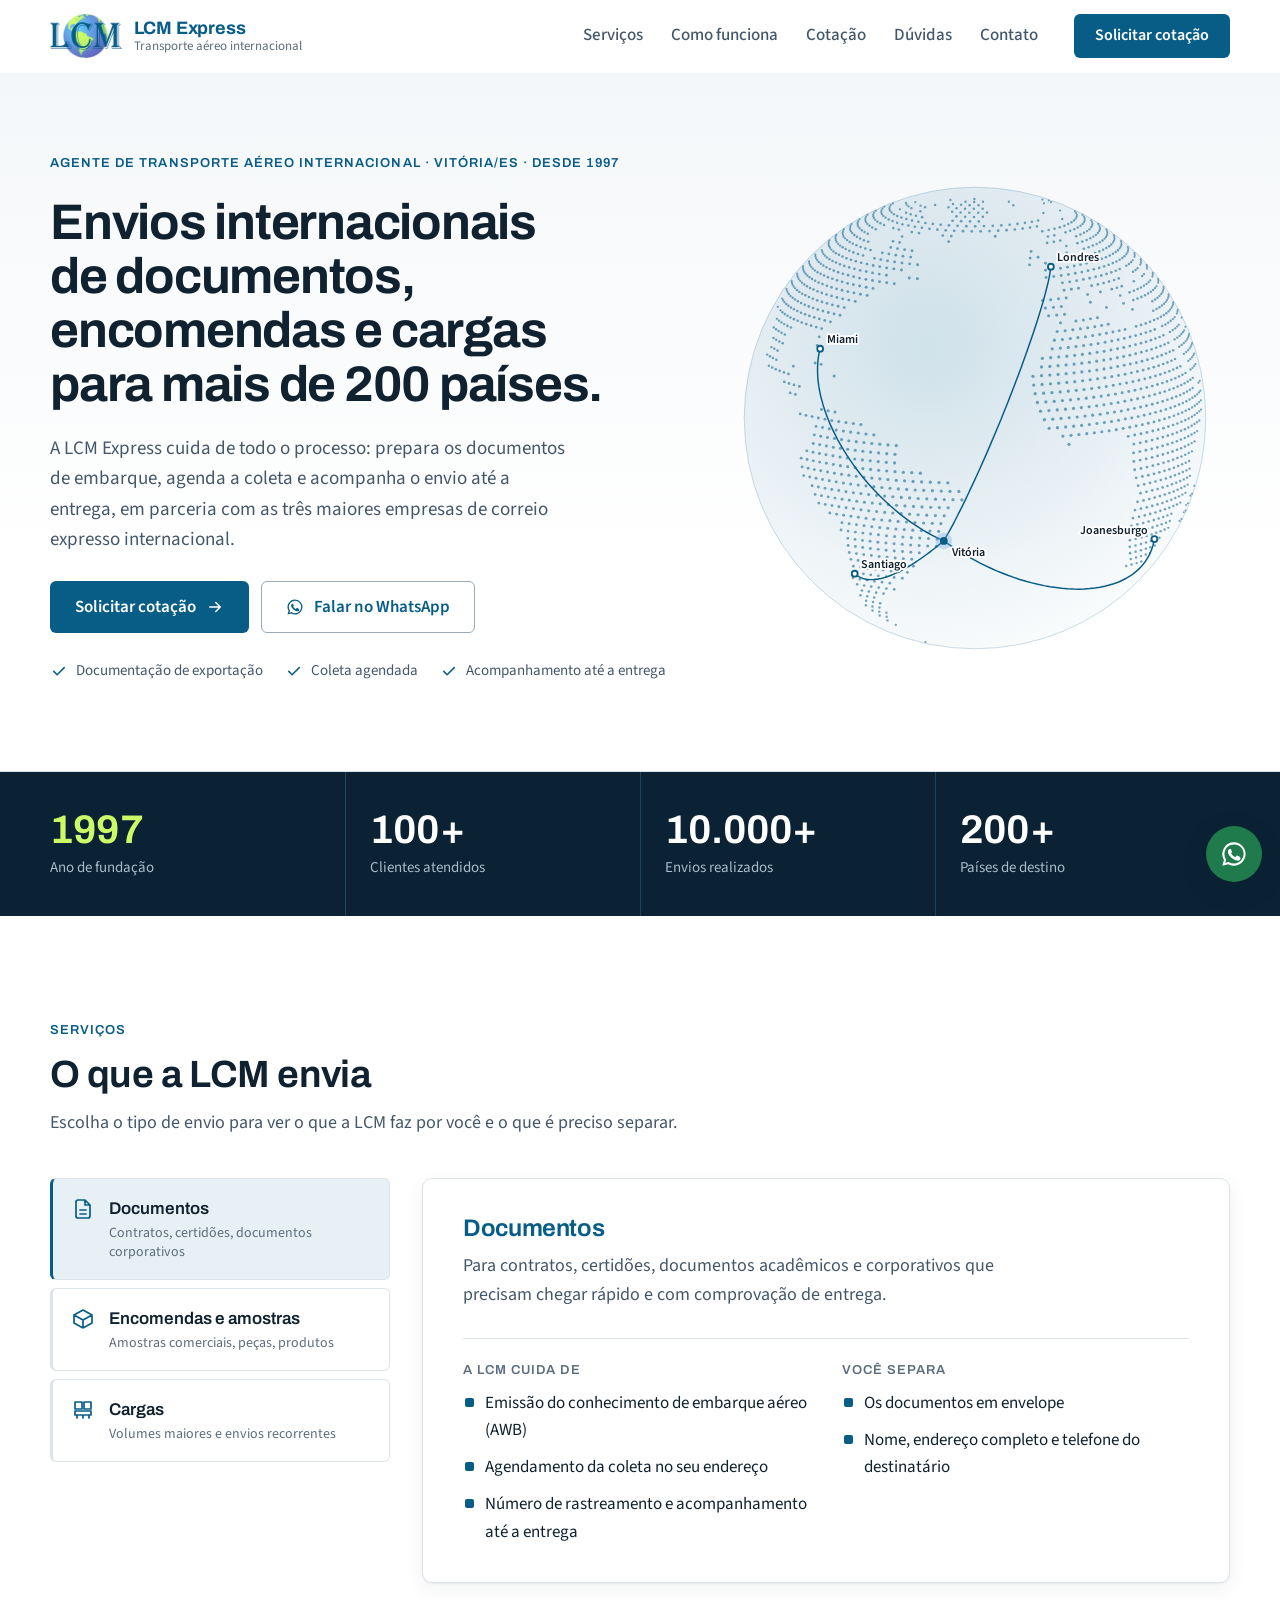
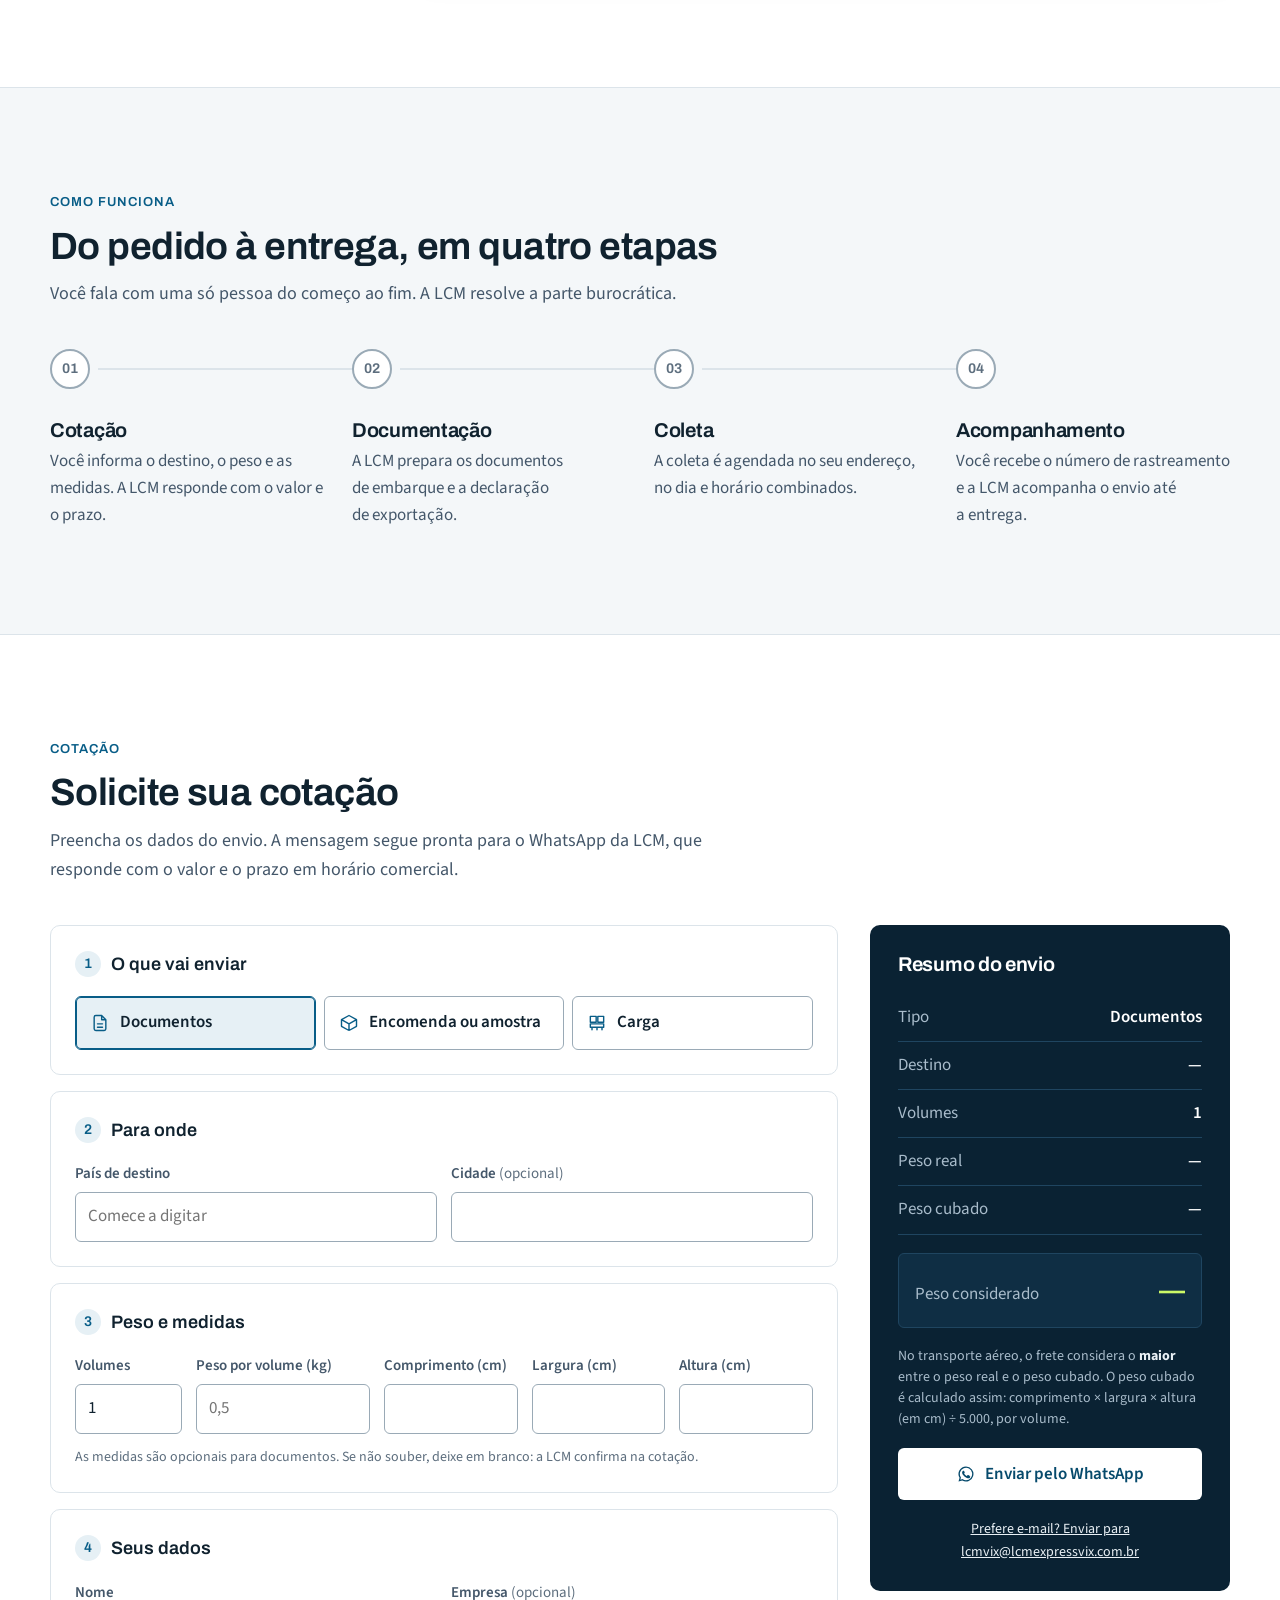
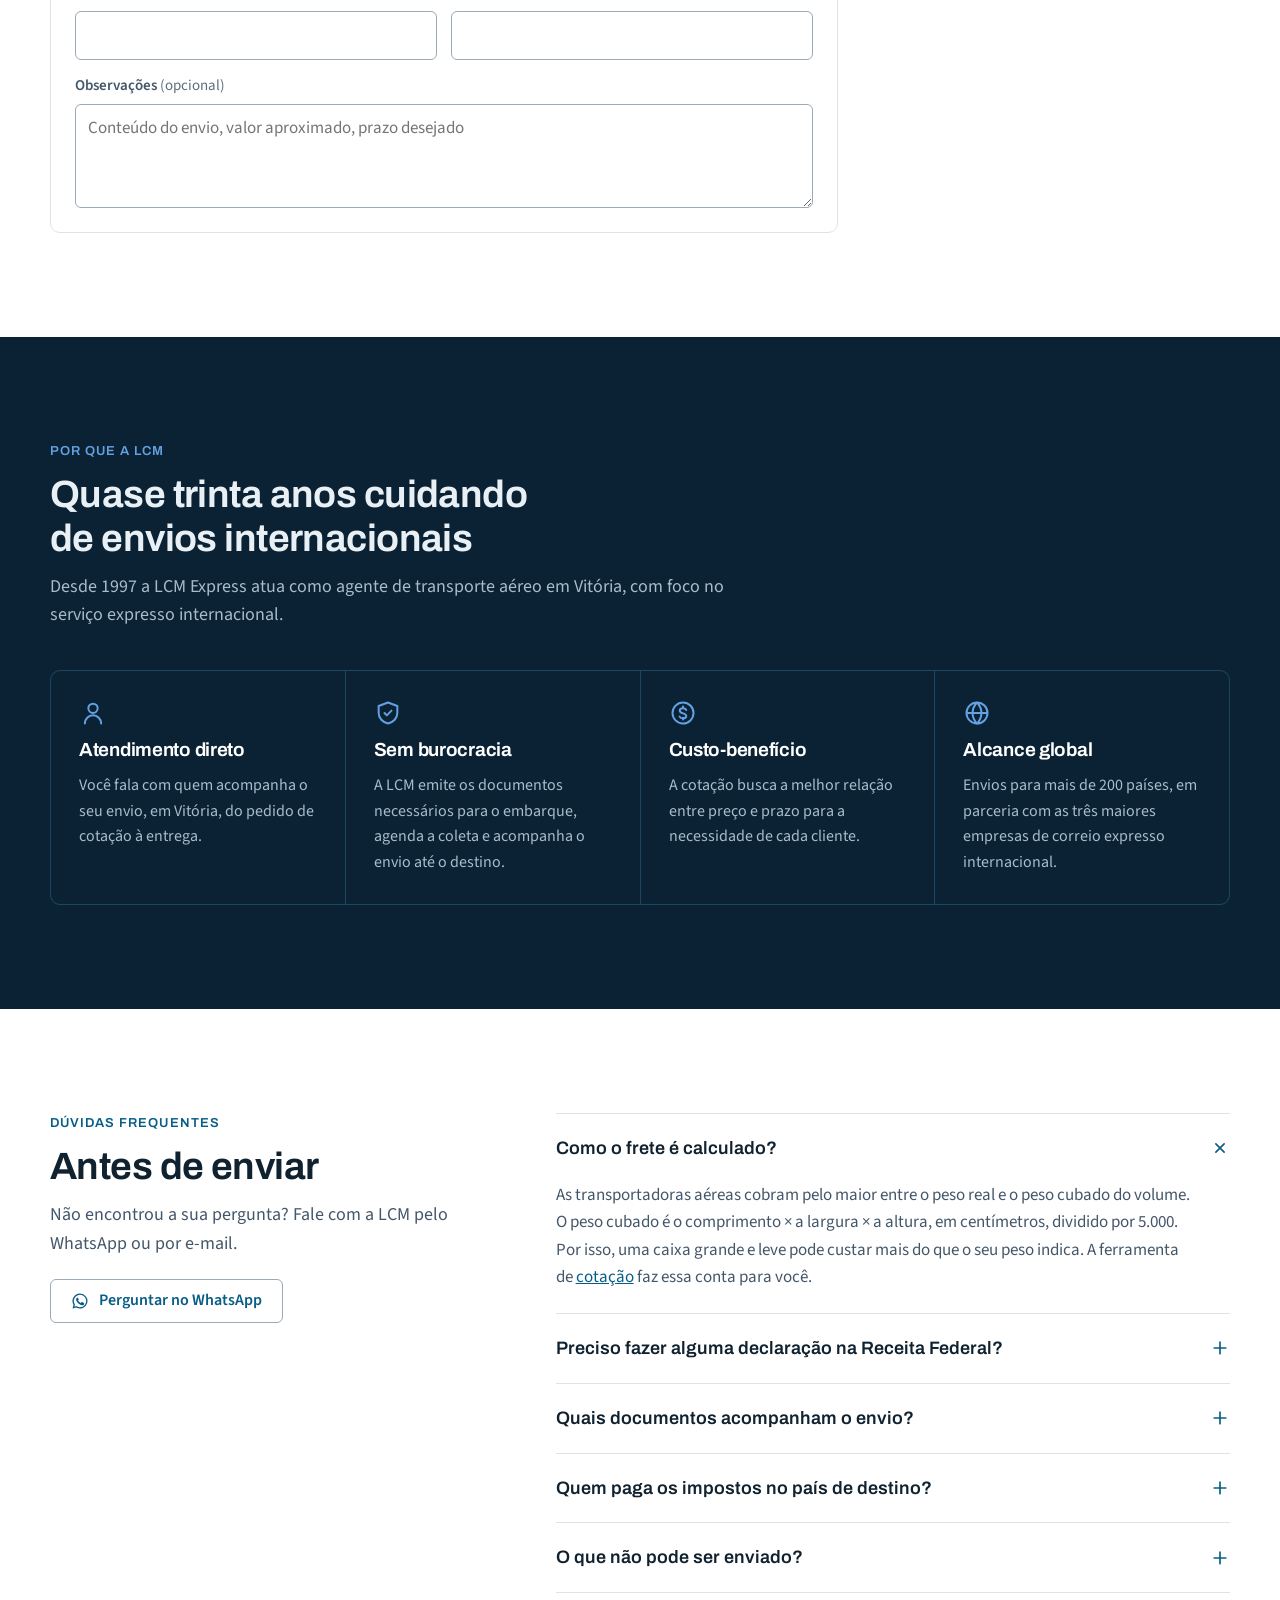
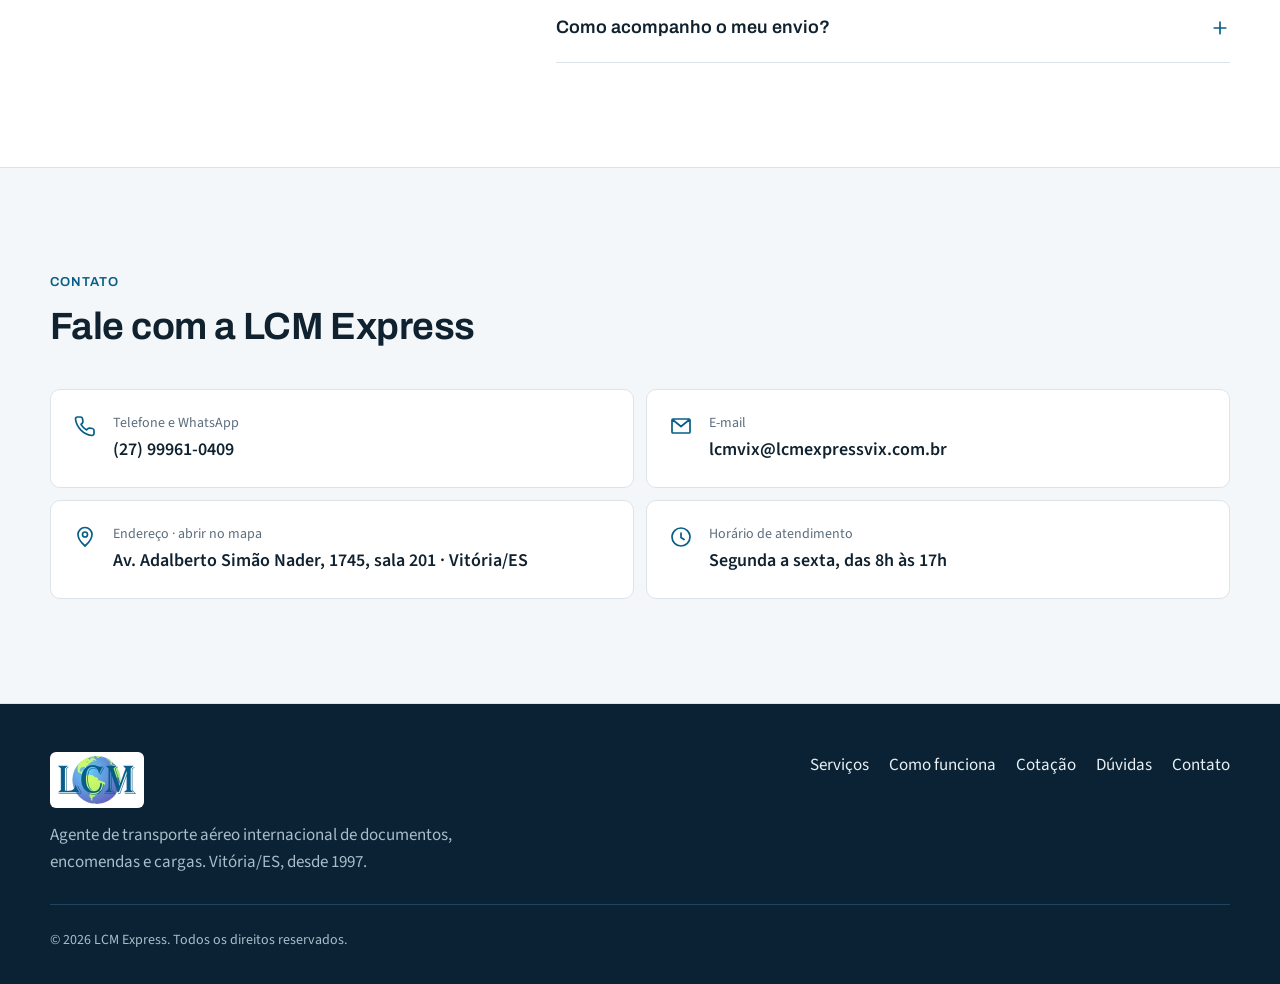
==== commit 27fae65f: "Site novo da LCM Express: visual sóbrio, globo com rotas, serviços em abas, etapas e cotação com pes" ====
--- a/index.html
+++ b/index.html
@@ -1,785 +1,339 @@
-<!DOCTYPE html>
+<!doctype html>
 <html lang="pt-BR">
 <head>
 <meta charset="utf-8">
-<meta name="viewport" content="width=device-width, initial-scale=1">
-<title>LCM Express | Transporte aéreo internacional de cargas e encomendas</title>
-<meta name="description" content="Desde 1997, a LCM Express cuida de todo o processo de envio internacional de documentos, encomendas e cargas. Você informa o produto e o destino — nós resolvemos o resto. Mais de 220 países atendidos.">
-<meta name="author" content="LCM Express">
-<meta name="theme-color" content="#0b2e42">
-<link rel="canonical" href="https://www.lcmexpressvix.com.br/">
-
+<meta name="viewport" content="width=device-width, initial-scale=1, viewport-fit=cover">
+<title>LCM Express · Envios internacionais expressos em Vitória/ES</title>
+<meta name="description" content="Agente de transporte aéreo internacional em Vitória/ES desde 1997. Envio de documentos, encomendas e cargas para mais de 200 países, com documentação, coleta e acompanhamento até a entrega.">
+<link rel="canonical" href="https://lcmexpressvix.com.br/">
+<meta name="theme-color" content="#085D87">
 <meta property="og:type" content="website">
 <meta property="og:locale" content="pt_BR">
 <meta property="og:site_name" content="LCM Express">
-<meta property="og:title" content="LCM Express | Transporte aéreo internacional de cargas e encomendas">
-<meta property="og:description" content="Sua remessa em qualquer país, sem burocracia. Você informa o produto e o destino — a LCM Express cuida da coleta, da documentação e do acompanhamento até a entrega.">
-<meta property="og:image" content="assets/img/logo-lcm.png">
-<meta name="twitter:card" content="summary">
-
-<link rel="icon" href="assets/img/favicon.png" type="image/png">
-<link rel="apple-touch-icon" href="assets/img/logo-lcm.png">
-
-<link rel="preconnect" href="https://fonts.googleapis.com">
-<link rel="preconnect" href="https://fonts.gstatic.com" crossorigin>
-<link href="https://fonts.googleapis.com/css2?family=Manrope:wght@400;500;600;700;800&family=Instrument+Serif:ital@0;1&display=swap" rel="stylesheet">
-<link rel="stylesheet" href="assets/css/style.css">
-<noscript>
-  <style>
-    /* sem JavaScript, todo o conteúdo aparece sem animação */
-    [data-reveal]{opacity:1!important;transform:none!important}
-    .word > span{transform:none!important}
-  </style>
-</noscript>
-
+<meta property="og:url" content="https://lcmexpressvix.com.br/">
+<meta property="og:title" content="LCM Express · Envios internacionais expressos">
+<meta property="og:description" content="Documentos, encomendas e cargas para mais de 200 países. Em Vitória/ES desde 1997.">
+<meta property="og:image" content="https://lcmexpressvix.com.br/assets/img/og-image.jpg">
+<meta property="og:image:width" content="1200">
+<meta property="og:image:height" content="630">
+<meta name="twitter:card" content="summary_large_image">
+<link rel="icon" href="/assets/img/favicon.png" type="image/png">
+<link rel="apple-touch-icon" href="/assets/img/apple-touch-icon.png">
+<link rel="preload" href="/assets/fonts/archivo.woff2" as="font" type="font/woff2" crossorigin>
+<link rel="preload" href="/assets/fonts/source-sans-3.woff2" as="font" type="font/woff2" crossorigin>
+<link rel="stylesheet" href="/assets/css/site.css">
+<script>document.documentElement.classList.add('js');</script>
 <script type="application/ld+json">
 {
   "@context": "https://schema.org",
-  "@type": "MovingCompany",
+  "@type": "LocalBusiness",
   "name": "LCM Express",
-  "description": "Agente de transporte aéreo internacional de documentos, encomendas e cargas em geral, com foco em serviço expresso internacional.",
+  "description": "Agente de transporte aéreo internacional de documentos, encomendas e cargas.",
+  "url": "https://lcmexpressvix.com.br/",
+  "logo": "https://lcmexpressvix.com.br/assets/img/logo-lcm.png",
+  "image": "https://lcmexpressvix.com.br/assets/img/og-image.jpg",
+  "telephone": "+55-27-99961-0409",
+  "email": "lcmvix@lcmexpressvix.com.br",
   "foundingDate": "1997",
-  "url": "https://www.lcmexpressvix.com.br/",
-  "email": "lcmvix@lcmexpressvix.com.br",
-  "telephone": "+55-27-99961-0409",
-  "image": "assets/img/logo-lcm.png",
-  "address": {
-    "@type": "PostalAddress",
-    "streetAddress": "Av. Adalberto Simão Nader, 1745, sala 201",
-    "addressLocality": "Vitória",
-    "addressRegion": "ES",
-    "addressCountry": "BR"
-  },
-  "openingHoursSpecification": {
-    "@type": "OpeningHoursSpecification",
-    "dayOfWeek": ["Monday","Tuesday","Wednesday","Thursday","Friday"],
-    "opens": "08:00",
-    "closes": "17:00"
-  },
-  "areaServed": "Worldwide",
-  "sameAs": ["https://www.instagram.com/lcmexpressvix/"]
+  "address": { "@type": "PostalAddress", "streetAddress": "Av. Adalberto Simão Nader, 1745, sala 201", "addressLocality": "Vitória", "addressRegion": "ES", "addressCountry": "BR" },
+  "openingHoursSpecification": [{ "@type": "OpeningHoursSpecification", "dayOfWeek": ["Monday", "Tuesday", "Wednesday", "Thursday", "Friday"], "opens": "08:00", "closes": "17:00" }],
+  "areaServed": "Worldwide"
 }
 </script>
 </head>
 <body>
-<a class="skip-link" href="#hero">Ir para o conteúdo</a>
-
-<!-- ============ HEADER ============ -->
-<header class="site-header" id="siteHeader">
-  <div class="shell header-inner">
-    <a class="brand" href="#hero" aria-label="LCM Express — página inicial">
-      <img src="assets/img/logo-lcm.png" alt="LCM Express" width="48" height="48" decoding="async">
-      <span class="brand-text">
-        <strong>LCM Express</strong>
-        <small>Transporte aéreo internacional</small>
-      </span>
+<a class="pular" href="#conteudo">Ir para o conteúdo</a>
+
+<svg width="0" height="0" class="sr" aria-hidden="true" focusable="false">
+  <symbol id="i-seta" viewBox="0 0 24 24"><path d="M5 12h14M13 6l6 6-6 6" fill="none" stroke="currentColor" stroke-width="2" stroke-linecap="round" stroke-linejoin="round"/></symbol>
+  <symbol id="i-zap" viewBox="0 0 24 24"><path d="M12 2a10 10 0 0 0-8.6 15.1L2 22l5-1.3A10 10 0 1 0 12 2Zm0 18.2a8.2 8.2 0 0 1-4.2-1.2l-.3-.2-3 .8.8-2.9-.2-.3A8.2 8.2 0 1 1 12 20.2Zm4.5-6.1c-.2-.1-1.5-.7-1.7-.8-.2-.1-.4-.1-.6.1l-.8 1c-.1.2-.3.2-.5.1a6.7 6.7 0 0 1-3.3-2.9c-.2-.4.2-.4.7-1.3.1-.2 0-.3 0-.4l-.8-1.8c-.2-.5-.4-.4-.6-.4h-.5a1 1 0 0 0-.7.3 3 3 0 0 0-.9 2.2 5.2 5.2 0 0 0 1.1 2.8 11.9 11.9 0 0 0 4.6 4c1.7.7 2.3.8 3.2.7.5-.1 1.5-.6 1.7-1.2.2-.6.2-1.1.2-1.2-.1-.1-.3-.2-.5-.3Z" fill="currentColor"/></symbol>
+  <symbol id="i-doc" viewBox="0 0 24 24"><path d="M14 3H7a2 2 0 0 0-2 2v14a2 2 0 0 0 2 2h10a2 2 0 0 0 2-2V8l-5-5Zm0 0v5h5M9 13h6M9 17h6" fill="none" stroke="currentColor" stroke-width="1.7" stroke-linecap="round" stroke-linejoin="round"/></symbol>
+  <symbol id="i-caixa" viewBox="0 0 24 24"><path d="M21 8l-9-5-9 5 9 5 9-5Zm0 0v8l-9 5m9-13-9 5m0 8-9-5V8m9 13v-8" fill="none" stroke="currentColor" stroke-width="1.7" stroke-linejoin="round"/></symbol>
+  <symbol id="i-palete" viewBox="0 0 24 24"><path d="M4 4h7v7H4zM13 4h7v7h-7zM8.5 11v0M4 13h16v4H4zM6 17v3M12 17v3M18 17v3" fill="none" stroke="currentColor" stroke-width="1.7" stroke-linejoin="round" stroke-linecap="round"/></symbol>
+  <symbol id="i-check" viewBox="0 0 24 24"><path d="M5 12.5l4.5 4.5L19 7.5" fill="none" stroke="currentColor" stroke-width="2" stroke-linecap="round" stroke-linejoin="round"/></symbol>
+  <symbol id="i-pessoa" viewBox="0 0 24 24"><path d="M12 12a4 4 0 1 0 0-8 4 4 0 0 0 0 8Zm-7 9a7 7 0 0 1 14 0" fill="none" stroke="currentColor" stroke-width="1.7" stroke-linecap="round"/></symbol>
+  <symbol id="i-escudo" viewBox="0 0 24 24"><path d="M12 3l8 3v6c0 4.5-3.4 8-8 9-4.6-1-8-4.5-8-9V6l8-3Zm-3 9 2 2 4-4" fill="none" stroke="currentColor" stroke-width="1.7" stroke-linecap="round" stroke-linejoin="round"/></symbol>
+  <symbol id="i-moeda" viewBox="0 0 24 24"><path d="M12 21a9 9 0 1 0 0-18 9 9 0 0 0 0 18Zm2.8-11.6c-.5-.9-1.6-1.4-2.8-1.4-1.6 0-2.8.9-2.8 2.1 0 2.9 5.6 1.5 5.6 4.4 0 1.2-1.2 2.1-2.8 2.1-1.3 0-2.4-.6-2.9-1.5M12 6.5V8m0 8v1.5" fill="none" stroke="currentColor" stroke-width="1.7" stroke-linecap="round"/></symbol>
+  <symbol id="i-globo" viewBox="0 0 24 24"><path d="M12 21a9 9 0 1 0 0-18 9 9 0 0 0 0 18Zm-9-9h18M12 3c2.5 2.6 3.8 5.6 3.8 9S14.5 18.4 12 21c-2.5-2.6-3.8-5.6-3.8-9S9.5 5.6 12 3Z" fill="none" stroke="currentColor" stroke-width="1.7"/></symbol>
+  <symbol id="i-pin" viewBox="0 0 24 24"><path d="M12 21s7-6.1 7-11.5A7 7 0 0 0 5 9.5C5 14.9 12 21 12 21Zm0-9a2.5 2.5 0 1 0 0-5 2.5 2.5 0 0 0 0 5Z" fill="none" stroke="currentColor" stroke-width="1.7"/></symbol>
+  <symbol id="i-tel" viewBox="0 0 24 24"><path d="M21 16.5v3a2 2 0 0 1-2.2 2A19 19 0 0 1 2.5 5.2 2 2 0 0 1 4.5 3h3a2 2 0 0 1 2 1.7l.4 2.6a2 2 0 0 1-.6 1.8L8 10.4a15 15 0 0 0 5.6 5.6l1.3-1.3a2 2 0 0 1 1.8-.6l2.6.4a2 2 0 0 1 1.7 2Z" fill="none" stroke="currentColor" stroke-width="1.7" stroke-linejoin="round"/></symbol>
+  <symbol id="i-mail" viewBox="0 0 24 24"><path d="M4 5h16a1 1 0 0 1 1 1v12a1 1 0 0 1-1 1H4a1 1 0 0 1-1-1V6a1 1 0 0 1 1-1Zm0 1 8 6.5L20 6" fill="none" stroke="currentColor" stroke-width="1.7" stroke-linejoin="round"/></symbol>
+  <symbol id="i-relogio" viewBox="0 0 24 24"><path d="M12 21a9 9 0 1 0 0-18 9 9 0 0 0 0 18Zm0-13v4.5l3 2" fill="none" stroke="currentColor" stroke-width="1.7" stroke-linecap="round"/></symbol>
+  <symbol id="i-menu" viewBox="0 0 24 24"><path d="M4 7h16M4 12h16M4 17h16" fill="none" stroke="currentColor" stroke-width="2" stroke-linecap="round"/></symbol>
+  <symbol id="i-x" viewBox="0 0 24 24"><path d="M6 6l12 12M18 6 6 18" fill="none" stroke="currentColor" stroke-width="2" stroke-linecap="round"/></symbol>
+  <symbol id="i-mais" viewBox="0 0 24 24"><path d="M12 5v14M5 12h14" fill="none" stroke="currentColor" stroke-width="2" stroke-linecap="round"/></symbol>
+</svg>
+
+<header class="topo" id="topo">
+  <div class="wrap topo-in">
+    <a class="marca" href="#conteudo">
+      <img src="/assets/img/logo-96.webp" width="78" height="48" alt="">
+      <span><b>LCM Express</b><small>Transporte aéreo internacional</small></span>
     </a>
-
-    <nav class="nav" id="primaryNav" aria-label="Navegação principal">
-      <ul>
-        <li><a href="#hero" class="nav-link">Home</a></li>
-        <li><a href="#sobre" class="nav-link">Sobre</a></li>
-        <li><a href="#processo" class="nav-link">Como funciona</a></li>
-        <li><a href="#servicos" class="nav-link">Serviços</a></li>
-        <li><a href="#diferenciais" class="nav-link">Diferenciais</a></li>
-        <li><a href="#depoimentos" class="nav-link">Depoimentos</a></li>
-        <li><a href="#contato" class="nav-link">Contato</a></li>
-      </ul>
-      <div class="nav-foot">
-        <a href="tel:+5527999610409">(27) 99961-0409</a>
-        <a href="mailto:lcmvix@lcmexpressvix.com.br">lcmvix@lcmexpressvix.com.br</a>
-      </div>
+    <nav class="nav" id="nav" aria-label="Principal">
+      <a href="#servicos">Serviços</a>
+      <a href="#processo">Como funciona</a>
+      <a href="#cotacao">Cotação</a>
+      <a href="#duvidas">Dúvidas</a>
+      <a href="#contato">Contato</a>
     </nav>
-
-    <div class="header-actions">
-      <a class="btn btn-primary btn-sm" href="#cotacao">
-        <span>Cotar agora</span>
-        <svg viewBox="0 0 24 24" aria-hidden="true"><path d="M5 12h13M13 6l6 6-6 6"/></svg>
-      </a>
-      <button class="nav-toggle" id="navToggle" aria-label="Abrir menu" aria-expanded="false" aria-controls="primaryNav">
-        <span></span><span></span><span></span>
-      </button>
-    </div>
+    <a class="btn btn-pri topo-cta" href="#cotacao">Solicitar cotação</a>
+    <button class="menu-btn" type="button" aria-expanded="false" aria-controls="nav" aria-label="Abrir menu"><svg class="ic"><use href="#i-menu"/></svg></button>
   </div>
-  <div class="scroll-progress" id="scrollProgress" aria-hidden="true"></div>
 </header>
-<div class="nav-backdrop" id="navBackdrop" hidden></div>
-
-<main>
-<!-- ============ HERO ============ -->
-<section class="hero" id="hero">
-  <div class="hero-bg" aria-hidden="true">
-    <div class="orb orb-1"></div>
-    <div class="orb orb-2"></div>
-    <div class="grid-lines"></div>
-  </div>
-
-  <div class="shell hero-inner">
-    <div class="hero-copy">
-      <p class="eyebrow reveal" data-reveal>
-        <span class="dot"></span> Desde 1997 · Agente de transporte aéreo internacional
-      </p>
-
-      <h1 class="display" data-split>Sua remessa em qualquer país, <em>sem burocracia.</em></h1>
-
-      <p class="lede reveal" data-reveal data-delay="120">
-        Você nos diz o que precisa enviar e para onde. A LCM Express cuida de todo o resto —
-        cotação, documentação, coleta e acompanhamento até o destino final.
-      </p>
-
-      <div class="hero-cta reveal" data-reveal data-delay="220">
-        <a class="btn btn-primary" href="#cotacao">
-          <span>Solicitar cotação</span>
-          <svg viewBox="0 0 24 24" aria-hidden="true"><path d="M5 12h13M13 6l6 6-6 6"/></svg>
-        </a>
-        <a class="btn btn-ghost" href="https://wa.me/5527999610409?text=Ol%C3%A1%2C%20gostaria%20de%20realizar%20a%20cota%C3%A7%C3%A3o%20de%20um%20envio." target="_blank" rel="noopener">
-          <svg viewBox="0 0 24 24" class="ico-wa" aria-hidden="true"><path d="M12.04 2c-5.46 0-9.9 4.43-9.9 9.9 0 1.75.46 3.45 1.32 4.95L2 22l5.3-1.38a9.9 9.9 0 0 0 4.74 1.2h.01c5.46 0 9.9-4.44 9.9-9.9 0-2.64-1.03-5.13-2.9-7A9.82 9.82 0 0 0 12.04 2Zm5.8 14.06c-.24.68-1.42 1.3-1.95 1.35-.53.05-1.03.24-3.47-.72-2.94-1.16-4.79-4.2-4.93-4.4-.15-.2-1.17-1.56-1.17-2.97 0-1.41.74-2.11 1-2.4.26-.29.57-.36.76-.36.19 0 .38 0 .55.01.17.01.41-.07.64.49.24.58.8 1.98.87 2.12.07.15.12.32.02.51-.1.2-.34.5-.5.68-.15.17-.32.38-.13.71.19.34.85 1.43 1.83 2.31 1.26 1.13 2.1 1.32 2.4 1.33.29.01.49-.05.67-.26.17-.2.68-.8.86-1.08.19-.29.38-.24.64-.15.26.1 1.65.78 1.93.92.29.14.48.21.55.33.07.12.07.7-.17 1.38Z"/></svg>
-          <span>Falar no WhatsApp</span>
-        </a>
-      </div>
-
-      <ul class="hero-trust reveal" data-reveal data-delay="320">
-        <li><strong>+220</strong><span>países atendidos</span></li>
-        <li><strong>27</strong><span>anos de operação</span></li>
-        <li><strong>3</strong><span>maiores correios do mundo</span></li>
-      </ul>
-    </div>
-
-    <div class="hero-visual" data-reveal data-delay="180">
-      <div class="globe-card">
-        <div class="globe-head">
-          <span class="pill"><span class="live"></span> Rotas ativas</span>
-          <span class="globe-code">VIX → Global</span>
+
+<main id="conteudo">
+
+  <!-- ============ INÍCIO ============ -->
+  <section class="hero" aria-labelledby="hero-titulo">
+    <div class="wrap hero-in">
+      <div class="hero-txt">
+        <p class="sobre-tit">Agente de transporte aéreo internacional · Vitória/ES · desde 1997</p>
+        <h1 id="hero-titulo">Envios internacionais de documentos, encomendas e cargas para mais de 200 países.</h1>
+        <p class="lead">A LCM Express cuida de todo o processo: prepara os documentos de embarque, agenda a coleta e acompanha o envio até a entrega, em parceria com as três maiores empresas de correio expresso internacional.</p>
+        <div class="acoes">
+          <a class="btn btn-pri btn-g" href="#cotacao">Solicitar cotação <svg class="ic"><use href="#i-seta"/></svg></a>
+          <a class="btn btn-sec btn-g" href="https://wa.me/5527999610409" target="_blank" rel="noopener"><svg class="ic"><use href="#i-zap"/></svg>Falar no WhatsApp</a>
         </div>
-
-        <!-- Globo / rotas animadas (SVG puro) -->
-        <svg class="globe" viewBox="0 0 420 420" role="img" aria-label="Ilustração de rotas aéreas internacionais saindo do Brasil">
-          <defs>
-            <radialGradient id="gOcean" cx="38%" cy="32%" r="78%">
-              <stop offset="0%" stop-color="#1b7fb0"/>
-              <stop offset="60%" stop-color="#0e4f74"/>
-              <stop offset="100%" stop-color="#082b40"/>
-            </radialGradient>
-            <linearGradient id="gRoute" x1="0" y1="0" x2="1" y2="1">
-              <stop offset="0%" stop-color="#b6e24a"/>
-              <stop offset="100%" stop-color="#6fd0e8"/>
-            </linearGradient>
-            <clipPath id="clipGlobe"><circle cx="210" cy="210" r="150"/></clipPath>
-          </defs>
-
-          <circle class="halo" cx="210" cy="210" r="184"/>
-          <circle class="halo halo-2" cx="210" cy="210" r="166"/>
-          <circle cx="210" cy="210" r="150" fill="url(#gOcean)"/>
-
-          <g clip-path="url(#clipGlobe)" class="meridians">
-            <ellipse cx="210" cy="210" rx="150" ry="52"/>
-            <ellipse cx="210" cy="210" rx="150" ry="104"/>
-            <ellipse cx="210" cy="210" rx="52" ry="150"/>
-            <ellipse cx="210" cy="210" rx="104" ry="150"/>
-            <line x1="60" y1="210" x2="360" y2="210"/>
-          </g>
-
-          <g clip-path="url(#clipGlobe)" class="land">
-            <path d="M120 120c18-10 40-6 52 6 12 12 6 26-4 34-12 9-10 20-2 30 9 11 4 24-8 26-14 3-26-8-30-22-5-16-18-24-22-38-4-15 0-28 14-36Z"/>
-            <path d="M196 214c14-6 30 2 32 16 2 14-6 24-4 38 2 15-6 30-18 34-11 4-20-6-20-20 0-16 4-28 2-42-2-13-2-22 8-26Z"/>
-            <path d="M262 132c16-6 34 2 44 14 9 12 4 24 12 34 9 12 2 26-12 28-15 2-24-10-34-16-11-7-24-8-28-20-4-13 4-34 18-40Z"/>
-            <path d="M286 226c12-4 26 4 28 16 2 13-8 22-20 22s-22-9-22-20c0-9 6-16 14-18Z"/>
-            <path d="M300 288c10-4 22 2 24 12 2 11-6 20-16 20-11 0-19-8-19-18 0-7 4-12 11-14Z"/>
-          </g>
-
-          <g class="routes">
-            <path class="route" d="M196 258 C 150 200, 150 150, 132 126"/>
-            <path class="route" d="M196 258 C 240 210, 268 170, 292 148"/>
-            <path class="route" d="M196 258 C 250 250, 288 238, 306 228"/>
-            <path class="route" d="M196 258 C 250 290, 288 292, 312 296"/>
-          </g>
-
-          <g class="nodes">
-            <circle class="origin" cx="196" cy="258" r="6"/>
-            <circle class="origin-ring" cx="196" cy="258" r="6"/>
-            <circle class="node" cx="132" cy="126" r="4"/>
-            <circle class="node" cx="292" cy="148" r="4"/>
-            <circle class="node" cx="306" cy="228" r="4"/>
-            <circle class="node" cx="312" cy="296" r="4"/>
-          </g>
+        <ul class="hero-itens">
+          <li><svg class="ic"><use href="#i-check"/></svg>Documentação de exportação</li>
+          <li><svg class="ic"><use href="#i-check"/></svg>Coleta agendada</li>
+          <li><svg class="ic"><use href="#i-check"/></svg>Acompanhamento até a entrega</li>
+        </ul>
+      </div>
+      <figure class="globo" aria-hidden="true">
+        <img src="/assets/img/globo.svg" width="520" height="520" alt="" fetchpriority="high">
+        <svg class="rotas" viewBox="0 0 520 520">
+          <path class="rota" style="--i:0" pathLength="1" d="M226.2,393.2 L221.9,391.2 L217.6,389.1 L213.2,386.8 L208.7,384.3 L204.1,381.7 L199.5,378.8 L194.9,375.8 L190.3,372.7 L185.6,369.3 L180.9,365.7 L176.2,362.0 L171.6,358.1 L166.9,354.0 L162.3,349.7 L157.8,345.3 L153.3,340.8 L148.9,336.1 L144.5,331.2 L140.3,326.3 L136.2,321.2 L132.2,316.0 L128.3,310.8 L124.6,305.4 L121.0,300.0 L117.6,294.6 L114.4,289.1 L111.3,283.6 L108.5,278.1 L105.8,272.6 L103.3,267.2 L101.0,261.7 L99.0,256.4 L97.1,251.1 L95.4,245.8 L94.0,240.6 L92.7,235.6 L91.7,230.6 L90.8,225.8 L90.2,221.1 L89.7,216.5 L89.5,212.0 L89.4,207.7 L89.5,203.5 L89.7,199.5 L90.1,195.7 L90.7,191.9 L91.4,188.4 L92.2,184.9"/>
+          <g class="destino" style="--i:0"><circle cx="92.2" cy="184.9" r="3.2"/><text x="99.2" y="178.9">Miami</text></g>
+          <path class="rota" style="--i:1" pathLength="1" d="M226.2,393.2 L228.4,389.4 L230.6,385.4 L233.0,381.1 L235.5,376.5 L238.1,371.6 L240.7,366.4 L243.5,360.9 L246.4,355.2 L249.3,349.2 L252.3,342.9 L255.4,336.3 L258.6,329.5 L261.8,322.5 L265.1,315.2 L268.4,307.8 L271.8,300.2 L275.2,292.4 L278.5,284.5 L281.9,276.5 L285.3,268.3 L288.7,260.2 L292.0,251.9 L295.3,243.7 L298.5,235.5 L301.7,227.3 L304.8,219.2 L307.8,211.2 L310.7,203.3 L313.5,195.5 L316.2,187.9 L318.8,180.5 L321.3,173.3 L323.7,166.3 L325.9,159.6 L328.0,153.1 L329.9,146.9 L331.7,140.9 L333.4,135.3 L334.9,130.0 L336.2,125.0 L337.4,120.3 L338.5,115.9 L339.5,111.8 L340.3,108.0 L340.9,104.6 L341.4,101.5 L341.9,98.6 L342.2,96.1"/>
+          <g class="destino" style="--i:1"><circle cx="342.2" cy="96.1" r="3.2"/><text x="349.2" y="90.1">Londres</text></g>
+          <path class="rota" style="--i:2" pathLength="1" d="M226.2,393.2 L231.2,396.7 L236.4,400.1 L241.7,403.6 L247.2,406.9 L252.8,410.2 L258.6,413.4 L264.5,416.6 L270.5,419.6 L276.6,422.5 L282.8,425.3 L289.2,427.9 L295.6,430.4 L302.0,432.7 L308.5,434.9 L315.1,436.9 L321.6,438.6 L328.2,440.2 L334.7,441.6 L341.2,442.8 L347.7,443.7 L354.0,444.5 L360.3,445.0 L366.5,445.3 L372.6,445.4 L378.5,445.2 L384.2,444.8 L389.8,444.2 L395.3,443.4 L400.5,442.3 L405.5,441.0 L410.3,439.5 L414.9,437.9 L419.2,436.0 L423.3,433.9 L427.1,431.7 L430.7,429.3 L434.0,426.7 L437.1,424.0 L439.9,421.1 L442.5,418.2 L444.8,415.1 L446.8,411.9 L448.7,408.6 L450.2,405.2 L451.6,401.8 L452.7,398.3 L453.6,394.8 L454.4,391.2"/>
+          <g class="destino" style="--i:2"><circle cx="454.4" cy="391.2" r="3.2"/><text x="447.4" y="385.2" text-anchor="end">Joanesburgo</text></g>
+          <path class="rota" style="--i:3" pathLength="1" d="M226.2,393.2 L223.8,395.1 L221.3,397.1 L218.8,399.1 L216.4,401.1 L213.9,403.0 L211.3,405.0 L208.8,406.9 L206.3,408.7 L203.7,410.6 L201.2,412.4 L198.6,414.1 L196.1,415.8 L193.5,417.5 L191.0,419.1 L188.4,420.6 L185.9,422.1 L183.5,423.5 L181.0,424.8 L178.6,426.1 L176.2,427.2 L173.8,428.3 L171.4,429.4 L169.2,430.3 L166.9,431.2 L164.7,432.0 L162.5,432.7 L160.4,433.3 L158.4,433.8 L156.4,434.2 L154.4,434.6 L152.6,434.8 L150.7,435.0 L149.0,435.1 L147.3,435.1 L145.6,435.1 L144.1,434.9 L142.6,434.7 L141.1,434.4 L139.7,434.1 L138.4,433.7 L137.1,433.2 L135.9,432.7 L134.7,432.1 L133.6,431.5 L132.6,430.8 L131.6,430.1 L130.6,429.4 L129.7,428.7"/>
+          <g class="destino" style="--i:3"><circle cx="129.7" cy="428.7" r="3.2"/><text x="136.7" y="422.7">Santiago</text></g>
+          <g class="origem"><circle class="halo" cx="226.2" cy="393.2" r="9"/><circle cx="226.2" cy="393.2" r="4.2"/><text x="235.2" y="409.2">Vitória</text></g>
         </svg>
-
-        <div class="globe-foot">
-          <div><span>Documentos</span><span>Encomendas</span><span>Cargas</span></div>
+      </figure>
+    </div>
+  </section>
+
+  <!-- ============ NÚMEROS ============ -->
+  <section class="numeros" aria-label="A LCM Express em números">
+    <div class="wrap numeros-in">
+      <div class="num"><strong>1997</strong><span>Ano de fundação</span></div>
+      <div class="num"><strong><span data-ate="100">100</span>+</strong><span>Clientes atendidos</span></div>
+      <div class="num"><strong><span data-ate="10000">10.000</span>+</strong><span>Envios realizados</span></div>
+      <div class="num"><strong><span data-ate="200">200</span>+</strong><span>Países de destino</span></div>
+    </div>
+  </section>
+
+  <!-- ============ SERVIÇOS ============ -->
+  <section class="secao" id="servicos" aria-labelledby="serv-titulo">
+    <div class="wrap">
+      <div class="cab rv">
+        <p class="sobre-tit">Serviços</p>
+        <h2 id="serv-titulo">O que a LCM envia</h2>
+        <p>Escolha o tipo de envio para ver o que a LCM faz por você e o que é preciso separar.</p>
+      </div>
+      <div class="servicos rv">
+        <div class="abas" role="tablist" aria-label="Tipos de envio">
+          <button type="button" role="tab" id="ab-doc" aria-controls="pn-doc" aria-selected="true"><svg class="ic"><use href="#i-doc"/></svg><span><b>Documentos</b><small>Contratos, certidões, documentos corporativos</small></span></button>
+          <button type="button" role="tab" id="ab-enc" aria-controls="pn-enc" aria-selected="false" tabindex="-1"><svg class="ic"><use href="#i-caixa"/></svg><span><b>Encomendas e amostras</b><small>Amostras comerciais, peças, produtos</small></span></button>
+          <button type="button" role="tab" id="ab-car" aria-controls="pn-car" aria-selected="false" tabindex="-1"><svg class="ic"><use href="#i-palete"/></svg><span><b>Cargas</b><small>Volumes maiores e envios recorrentes</small></span></button>
         </div>
-      </div>
-
-      <div class="float-card float-a" data-float>
-        <span class="fc-icon">
-          <svg viewBox="0 0 24 24" aria-hidden="true"><path d="M12 3v3m0 12v3M3 12h3m12 0h3"/><circle cx="12" cy="12" r="4.5"/></svg>
-        </span>
-        <div>
-          <strong>Coleta agendada</strong>
-          <small>Retiramos no seu endereço</small>
-        </div>
-      </div>
-
-      <div class="float-card float-b" data-float>
-        <span class="fc-icon">
-          <svg viewBox="0 0 24 24" aria-hidden="true"><path d="M4 7h11v10H4zM15 10h3.2l2.3 3v4H15z"/><circle cx="7.5" cy="18.5" r="1.6"/><circle cx="17.5" cy="18.5" r="1.6"/></svg>
-        </span>
-        <div>
-          <strong>Porta a porta</strong>
-          <small>Da coleta ao destino final</small>
-        </div>
-      </div>
-    </div>
-  </div>
-
-  <div class="marquee" aria-hidden="true">
-    <div class="marquee-track">
-      <span>Serviço expresso internacional</span><span>•</span>
-      <span>Documentos e contratos</span><span>•</span>
-      <span>Encomendas e amostras</span><span>•</span>
-      <span>Cargas em geral</span><span>•</span>
-      <span>E-commerce e marketplaces</span><span>•</span>
-      <span>Rastreamento de ponta a ponta</span><span>•</span>
-      <span>Serviço expresso internacional</span><span>•</span>
-      <span>Documentos e contratos</span><span>•</span>
-      <span>Encomendas e amostras</span><span>•</span>
-      <span>Cargas em geral</span><span>•</span>
-      <span>E-commerce e marketplaces</span><span>•</span>
-      <span>Rastreamento de ponta a ponta</span><span>•</span>
-    </div>
-  </div>
-</section>
-
-<!-- ============ SOBRE ============ -->
-<section class="section sobre" id="sobre">
-  <div class="shell">
-    <div class="split">
-      <div class="split-copy">
-        <p class="eyebrow reveal" data-reveal><span class="dot"></span> Sobre nós</p>
-        <h2 class="h-lg" data-split>Uma parceira logística <em>que resolve.</em></h2>
-        <p class="body-lg reveal" data-reveal data-delay="100">
-          Fundada em 1997, a LCM Express atua como Agente de Transporte Aéreo de documentos,
-          encomendas e cargas em geral. Voltada mais especificamente para o Serviço Expresso
-          Internacional, a LCM Express mantém parceria com as três maiores empresas de correio
-          internacional do mundo.
-        </p>
-        <p class="reveal" data-reveal data-delay="160">
-          São mais de 27 anos ao lado de empresas e pessoas físicas que precisam enviar com
-          previsibilidade. Nosso trabalho é simples de contratar e completo na execução: você
-          informa as especificações e o destino do produto, e assumimos a responsabilidade por
-          toda a operação — inclusive pela documentação de embarque.
-        </p>
-
-        <ul class="check-list reveal" data-reveal data-delay="220">
-          <li>Atendimento consultivo, com um responsável por cada envio</li>
-          <li>Emissão de toda a documentação necessária para embarque</li>
-          <li>Agendamento de coletas e acompanhamento até a entrega</li>
-        </ul>
-
-        <div class="reveal" data-reveal data-delay="280">
-          <a class="btn btn-dark" href="#contato">
-            <span>Entre em contato</span>
-            <svg viewBox="0 0 24 24" aria-hidden="true"><path d="M5 12h13M13 6l6 6-6 6"/></svg>
-          </a>
-        </div>
-      </div>
-
-      <div class="stats" data-reveal data-delay="120">
-        <div class="stat">
-          <strong class="counter" data-count="100" data-prefix="+">+100</strong>
-          <span>Clientes ativos</span>
-        </div>
-        <div class="stat">
-          <strong class="counter" data-count="10000" data-prefix="+">+10.000</strong>
-          <span>Envios realizados</span>
-        </div>
-        <div class="stat">
-          <strong class="counter" data-count="220" data-prefix="+">+220</strong>
-          <span>Países atendidos</span>
-        </div>
-        <div class="stat">
-          <strong class="counter" data-count="1997">1997</strong>
-          <span>Ano de fundação</span>
-        </div>
-      </div>
-    </div>
-  </div>
-</section>
-
-<!-- ============ PROCESSO ============ -->
-<section class="section processo" id="processo">
-  <div class="shell">
-    <header class="section-head">
-      <p class="eyebrow reveal" data-reveal><span class="dot"></span> Como funciona</p>
-      <h2 class="h-lg" data-split>Do seu pedido ao <em>destino final</em></h2>
-      <p class="section-sub reveal" data-reveal data-delay="120">
-        O processo foi desenhado para exigir o mínimo do seu tempo. Quatro etapas, um responsável
-        e comunicação clara em cada uma delas.
-      </p>
-    </header>
-
-    <ol class="steps">
-      <li class="step" data-reveal>
-        <span class="step-num">01</span>
-        <h3>Você informa o envio</h3>
-        <p>Diga o que precisa enviar — produto, peso aproximado, dimensões — e para qual país. Pode ser por WhatsApp, e-mail ou pelo formulário deste site.</p>
-      </li>
-      <li class="step" data-reveal data-delay="90">
-        <span class="step-num">02</span>
-        <h3>Recebe a cotação</h3>
-        <p>Analisamos a melhor combinação de rota, prazo e custo entre nossos parceiros internacionais e enviamos a proposta com tudo detalhado.</p>
-      </li>
-      <li class="step" data-reveal data-delay="180">
-        <span class="step-num">03</span>
-        <h3>Cuidamos da burocracia</h3>
-        <p>Emitimos os documentos necessários para o embarque, orientamos sobre a embalagem e agendamos a coleta no endereço que você indicar.</p>
-      </li>
-      <li class="step" data-reveal data-delay="270">
-        <span class="step-num">04</span>
-        <h3>Acompanhamos a entrega</h3>
-        <p>Monitoramos a remessa da coleta até o destino final e mantemos você informado em cada etapa, até a confirmação do recebimento.</p>
-      </li>
-    </ol>
-
-    <div class="process-cta reveal" data-reveal>
-      <p><strong>Não sabe por onde começar?</strong> Envie as informações que tiver em mãos — nós indicamos o caminho.</p>
-      <a class="btn btn-primary" href="#cotacao">
-        <span>Fazer minha cotação</span>
-        <svg viewBox="0 0 24 24" aria-hidden="true"><path d="M5 12h13M13 6l6 6-6 6"/></svg>
-      </a>
-    </div>
-  </div>
-</section>
-
-<!-- ============ SERVIÇOS ============ -->
-<section class="section servicos" id="servicos">
-  <div class="shell">
-    <header class="section-head">
-      <p class="eyebrow reveal" data-reveal><span class="dot"></span> Serviços</p>
-      <h2 class="h-lg" data-split>Soluções para cada <em>tipo de remessa</em></h2>
-      <p class="section-sub reveal" data-reveal data-delay="120">
-        Atendemos empresas e pessoas físicas, do documento urgente à carga volumosa,
-        com a mesma atenção ao prazo e à integridade do que é enviado.
-      </p>
-    </header>
-
-    <div class="cards">
-      <article class="card" data-reveal>
-        <span class="card-icon">
-          <svg viewBox="0 0 24 24" aria-hidden="true"><path d="M3 12l18-7-7 18-2.5-8.5L3 12Z"/></svg>
-        </span>
-        <h3>Serviço expresso internacional</h3>
-        <p>Remessas aéreas com prioridade de embarque e prazos reduzidos, em parceria com as três maiores empresas de correio internacional.</p>
-      </article>
-
-      <article class="card" data-reveal data-delay="80">
-        <span class="card-icon">
-          <svg viewBox="0 0 24 24" aria-hidden="true"><path d="M7 3h7l4 4v14H7z"/><path d="M14 3v4h4M10 12h6M10 16h6"/></svg>
-        </span>
-        <h3>Documentos e contratos</h3>
-        <p>Envio seguro de documentos sensíveis, contratos e processos, com comprovação de entrega e rastreamento durante todo o trajeto.</p>
-      </article>
-
-      <article class="card" data-reveal data-delay="160">
-        <span class="card-icon">
-          <svg viewBox="0 0 24 24" aria-hidden="true"><path d="M12 3l8 4.5v9L12 21l-8-4.5v-9L12 3Z"/><path d="M4 7.5l8 4.5 8-4.5M12 12v9"/></svg>
-        </span>
-        <h3>Encomendas e amostras</h3>
-        <p>Peças de reposição, amostras comerciais, protótipos e produtos de e-commerce despachados com a documentação correta para cada país.</p>
-      </article>
-
-      <article class="card" data-reveal data-delay="240">
-        <span class="card-icon">
-          <svg viewBox="0 0 24 24" aria-hidden="true"><path d="M3 8h13v9H3zM16 11h3.3l1.7 2.4V17H16z"/><circle cx="7" cy="18.5" r="1.6"/><circle cx="17.5" cy="18.5" r="1.6"/></svg>
-        </span>
-        <h3>Cargas em geral</h3>
-        <p>Volumes maiores e cargas fracionadas com análise de rota, cubagem e embalagem adequada, garantindo o melhor custo por quilo transportado.</p>
-      </article>
-
-      <article class="card" data-reveal data-delay="320">
-        <span class="card-icon">
-          <svg viewBox="0 0 24 24" aria-hidden="true"><circle cx="12" cy="12" r="9"/><path d="M3 12h18M12 3c3 3.2 3 14.8 0 18M12 3c-3 3.2-3 14.8 0 18"/></svg>
-        </span>
-        <h3>Alcance em +220 países</h3>
-        <p>Cobertura global, incluindo destinos de difícil acesso. Se existe rota, encontramos a melhor forma de chegar até ela.</p>
-      </article>
-
-      <article class="card" data-reveal data-delay="400">
-        <span class="card-icon">
-          <svg viewBox="0 0 24 24" aria-hidden="true"><path d="M12 3l7 3v6c0 4.2-2.9 7.6-7 9-4.1-1.4-7-4.8-7-9V6l7-3Z"/><path d="M9 12.2l2.2 2.2L15.5 10"/></svg>
-        </span>
-        <h3>Assessoria e acompanhamento</h3>
-        <p>Orientação sobre restrições, embalagem e prazos de cada destino, com um responsável acompanhando a remessa até a entrega.</p>
-      </article>
-    </div>
-  </div>
-</section>
-
-<!-- ============ DIFERENCIAIS (dark) ============ -->
-<section class="section diferenciais" id="diferenciais">
-  <div class="dif-bg" aria-hidden="true"><div class="orb orb-3"></div><div class="orb orb-4"></div></div>
-  <div class="shell">
-    <header class="section-head section-head--light">
-      <p class="eyebrow reveal" data-reveal><span class="dot"></span> Diferenciais</p>
-      <h2 class="h-lg" data-split>Por que as empresas <em>ficam com a LCM</em></h2>
-    </header>
-
-    <div class="dif-grid">
-      <article class="dif" data-reveal>
-        <span class="dif-icon">
-          <svg viewBox="0 0 24 24" aria-hidden="true"><path d="M12 3v18M8 7h6.5a2.75 2.75 0 0 1 0 5.5H9.5a2.75 2.75 0 0 0 0 5.5H16"/></svg>
-        </span>
-        <h3>Preços acessíveis</h3>
-        <p>A LCM busca sempre a melhor relação custo-benefício, colocando à frente as necessidades de cada um dos seus clientes.</p>
-      </article>
-
-      <article class="dif" data-reveal data-delay="90">
-        <span class="dif-icon">
-          <svg viewBox="0 0 24 24" aria-hidden="true"><path d="M6 4h9l4 4v12H6z"/><path d="M9.5 13.5l2 2 4-4.5"/></svg>
-        </span>
-        <h3>Sem burocracia</h3>
-        <p>Somos responsáveis por emitir todos os documentos necessários para embarque, agendar as coletas e acompanhar os envios desde a coleta até o destino final.</p>
-      </article>
-
-      <article class="dif" data-reveal data-delay="180">
-        <span class="dif-icon">
-          <svg viewBox="0 0 24 24" aria-hidden="true"><circle cx="12" cy="12" r="9"/><path d="M3.5 9.5h17M3.5 14.5h17M12 3c3 3.2 3 14.8 0 18M12 3c-3 3.2-3 14.8 0 18"/></svg>
-        </span>
-        <h3>Alcance global</h3>
-        <p>Enviamos para qualquer lugar do mundo. Atendemos mais de 220 países, realizando seu envio de maneira segura e rápida.</p>
-      </article>
-
-      <article class="dif" data-reveal data-delay="270">
-        <span class="dif-icon">
-          <svg viewBox="0 0 24 24" aria-hidden="true"><path d="M12 21s-7-4.4-7-10a7 7 0 0 1 14 0c0 5.6-7 10-7 10Z"/><circle cx="12" cy="11" r="2.6"/></svg>
-        </span>
-        <h3>Acompanhamento real</h3>
-        <p>Rastreamento de ponta a ponta e comunicação direta com quem cuida do seu envio — sem central de atendimento genérica.</p>
-      </article>
-    </div>
-
-    <div class="dif-cta reveal" data-reveal>
-      <a class="btn btn-lime" href="#cotacao">
-        <span>Faça sua cotação agora</span>
-        <svg viewBox="0 0 24 24" aria-hidden="true"><path d="M5 12h13M13 6l6 6-6 6"/></svg>
-      </a>
-      <a class="btn btn-outline-light" href="https://wa.me/5527999610409?text=Ol%C3%A1%2C%20gostaria%20de%20realizar%20a%20cota%C3%A7%C3%A3o%20de%20um%20envio." target="_blank" rel="noopener">
-        <span>Falar com um especialista</span>
-      </a>
-    </div>
-  </div>
-</section>
-
-<!-- ============ DEPOIMENTOS ============ -->
-<section class="section depoimentos" id="depoimentos">
-  <div class="shell">
-    <header class="section-head">
-      <p class="eyebrow reveal" data-reveal><span class="dot"></span> Depoimentos</p>
-      <h2 class="h-lg" data-split>O que dizem <em>nossos clientes</em></h2>
-    </header>
-
-    <div class="quotes">
-      <figure class="quote" data-reveal>
-        <span class="quote-mark" aria-hidden="true">”</span>
-        <blockquote>
-          A eficiência e o cuidado da LCM superaram todas as minhas expectativas. Meu envio
-          internacional chegou dentro do prazo e em perfeitas condições. A equipe foi extremamente
-          atenciosa e me manteve informado durante todo o processo.
-        </blockquote>
-        <figcaption>
-          <span class="avatar" aria-hidden="true">CL</span>
-          <span><strong>Carlos Lima</strong><small>Gerente de Importação e Exportação</small></span>
-        </figcaption>
-      </figure>
-
-      <figure class="quote" data-reveal data-delay="110">
-        <span class="quote-mark" aria-hidden="true">”</span>
-        <blockquote>
-          Trabalhar com a LCM foi uma experiência excelente. Entenderam a urgência do nosso envio
-          e garantiram que a carga fosse transportada com rapidez e segurança. A logística foi
-          impecável e o suporte fez toda a diferença.
-        </blockquote>
-        <figcaption>
-          <span class="avatar" aria-hidden="true">JB</span>
-          <span><strong>Julio Barros</strong><small>Diretor de Logística</small></span>
-        </figcaption>
-      </figure>
-
-      <figure class="quote" data-reveal data-delay="220">
-        <span class="quote-mark" aria-hidden="true">”</span>
-        <blockquote>
-          Com a LCM, minha empresa encontrou um parceiro confiável para o transporte de cargas
-          sensíveis. O rastreamento é excelente e a comunicação foi clara e eficiente. Nunca me
-          senti tão tranquilo ao enviar mercadorias para outro país.
-        </blockquote>
-        <figcaption>
-          <span class="avatar" aria-hidden="true">RO</span>
-          <span><strong>Ricardo Oliveira</strong><small>Gerente de Operações</small></span>
-        </figcaption>
-      </figure>
-    </div>
-  </div>
-</section>
-
-<!-- ============ FAQ ============ -->
-<section class="section faq" id="faq">
-  <div class="shell">
-    <div class="faq-layout">
-      <header class="faq-head">
-        <p class="eyebrow reveal" data-reveal><span class="dot"></span> Dúvidas frequentes</p>
-        <h2 class="h-lg" data-split>Tudo que você precisa <em>saber antes de enviar</em></h2>
-        <p class="reveal" data-reveal data-delay="120">
-          Se a sua dúvida não estiver aqui, fale com a nossa equipe. Respondemos em horário
-          comercial, de segunda a sexta, das 08h às 17h.
-        </p>
-        <a class="link-arrow reveal" data-reveal data-delay="180" href="#contato">
-          Falar com a equipe
-          <svg viewBox="0 0 24 24" aria-hidden="true"><path d="M5 12h13M13 6l6 6-6 6"/></svg>
-        </a>
-      </header>
-
-      <div class="accordion" data-reveal data-delay="100">
-        <details class="ac-item">
-          <summary>Quais informações preciso ter para pedir uma cotação?<span class="ac-ico" aria-hidden="true"></span></summary>
-          <div class="ac-body"><p>Basicamente três: o que será enviado (descrição do produto), o país e a cidade de destino, e o peso e as dimensões aproximadas do volume. Com esses dados já conseguimos apresentar uma proposta. Se faltar alguma informação, nós orientamos como levantá-la.</p></div>
-        </details>
-
-        <details class="ac-item">
-          <summary>Quem cuida da documentação de embarque?<span class="ac-ico" aria-hidden="true"></span></summary>
-          <div class="ac-body"><p>Nós. A emissão de todos os documentos necessários para o embarque faz parte do serviço. Você só precisa fornecer os dados do remetente, do destinatário e da mercadoria.</p></div>
-        </details>
-
-        <details class="ac-item">
-          <summary>Vocês fazem a coleta no meu endereço?<span class="ac-ico" aria-hidden="true"></span></summary>
-          <div class="ac-body"><p>Sim. Agendamos a coleta no endereço que você indicar e acompanhamos a remessa até o destino final, no modelo porta a porta.</p></div>
-        </details>
-
-        <details class="ac-item">
-          <summary>Qual é o prazo de entrega?<span class="ac-ico" aria-hidden="true"></span></summary>
-          <div class="ac-body"><p>O prazo depende do destino, do tipo de serviço escolhido e dos procedimentos aduaneiros locais. Na cotação informamos o prazo estimado de cada alternativa, para que você escolha entre o envio mais rápido e o mais econômico.</p></div>
-        </details>
-
-        <details class="ac-item">
-          <summary>Atendem pessoas físicas ou apenas empresas?<span class="ac-ico" aria-hidden="true"></span></summary>
-          <div class="ac-body"><p>Atendemos os dois perfis. Empresas de todos os portes que exportam com frequência e pessoas físicas que precisam enviar documentos, presentes ou pertences para o exterior.</p></div>
-        </details>
-
-        <details class="ac-item">
-          <summary>É possível acompanhar a remessa?<span class="ac-ico" aria-hidden="true"></span></summary>
-          <div class="ac-body"><p>Sim. Você recebe o código de rastreamento e, além disso, nossa equipe monitora ativamente o envio e avisa sobre cada etapa relevante até a confirmação da entrega.</p></div>
-        </details>
-      </div>
-    </div>
-  </div>
-</section>
-
-<!-- ============ COTAÇÃO + CONTATO ============ -->
-<section class="section contato" id="contato">
-  <div class="shell">
-    <header class="section-head">
-      <p class="eyebrow reveal" data-reveal><span class="dot"></span> Contato</p>
-      <h2 class="h-lg" data-split>Vamos calcular <em>o seu envio</em></h2>
-      <p class="section-sub reveal" data-reveal data-delay="120">
-        Preencha as informações abaixo e receba a cotação da nossa equipe. Leva menos de um minuto.
-      </p>
-    </header>
-
-    <div class="contact-layout" id="cotacao">
-      <form class="quote-form" id="quoteForm" novalidate data-reveal>
-        <div class="field-row">
-          <div class="field">
-            <label for="nome">Nome completo *</label>
-            <input type="text" id="nome" name="nome" required autocomplete="name" placeholder="Seu nome">
+        <div class="paineis">
+          <div class="painel" role="tabpanel" id="pn-doc" aria-labelledby="ab-doc" tabindex="0">
+            <h3>Documentos</h3>
+            <p class="painel-lead">Para contratos, certidões, documentos acadêmicos e corporativos que precisam chegar rápido e com comprovação de entrega.</p>
+            <div class="painel-cols">
+              <div><h4>A LCM cuida de</h4><ul class="lista"><li>Emissão do conhecimento de embarque aéreo (AWB)</li><li>Agendamento da coleta no seu endereço</li><li>Número de rastreamento e acompanhamento até a entrega</li></ul></div>
+              <div><h4>Você separa</h4><ul class="lista"><li>Os documentos em envelope</li><li>Nome, endereço completo e telefone do destinatário</li></ul></div>
+            </div>
           </div>
-          <div class="field">
-            <label for="empresa">Empresa</label>
-            <input type="text" id="empresa" name="empresa" autocomplete="organization" placeholder="Opcional">
+          <div class="painel" role="tabpanel" id="pn-enc" aria-labelledby="ab-enc" tabindex="0" hidden>
+            <h3>Encomendas e amostras</h3>
+            <p class="painel-lead">Para amostras comerciais, peças de reposição, produtos vendidos ao exterior e outros bens.</p>
+            <div class="painel-cols">
+              <div><h4>A LCM cuida de</h4><ul class="lista"><li>Fatura comercial (commercial invoice) e conhecimento de embarque</li><li>Declaração de exportação junto à Receita Federal</li><li>Orientação de embalagem, coleta e acompanhamento</li></ul></div>
+              <div><h4>Você separa</h4><ul class="lista"><li>A descrição, a quantidade e o valor de cada item</li><li>O peso e as medidas da caixa</li><li>A nota fiscal, quando houver</li></ul></div>
+            </div>
+          </div>
+          <div class="painel" role="tabpanel" id="pn-car" aria-labelledby="ab-car" tabindex="0" hidden>
+            <h3>Cargas</h3>
+            <p class="painel-lead">Para volumes maiores e empresas que enviam com frequência, com prioridade de embarque e prazos reduzidos.</p>
+            <div class="painel-cols">
+              <div><h4>A LCM cuida de</h4><ul class="lista"><li>Cotação pelo peso considerado de cada volume</li><li>Toda a documentação de exportação</li><li>Agendamento da coleta e acompanhamento do embarque</li></ul></div>
+              <div><h4>Você separa</h4><ul class="lista"><li>O peso e as medidas de cada volume</li><li>Os dados completos do destinatário no exterior</li><li>A nota fiscal, quando houver</li></ul></div>
+            </div>
           </div>
         </div>
-
-        <div class="field-row">
-          <div class="field">
-            <label for="email">E-mail *</label>
-            <input type="email" id="email" name="email" required autocomplete="email" placeholder="voce@empresa.com">
-          </div>
-          <div class="field">
-            <label for="telefone">Telefone / WhatsApp *</label>
-            <input type="tel" id="telefone" name="telefone" required autocomplete="tel" placeholder="(27) 99999-0000">
-          </div>
-        </div>
-
-        <div class="field-row">
-          <div class="field">
-            <label for="tipo">Tipo de envio *</label>
-            <div class="select-wrap">
-              <select id="tipo" name="tipo" required>
-                <option value="">Selecione</option>
-                <option>Documentos</option>
-                <option>Encomenda / amostra</option>
-                <option>Carga em geral</option>
-                <option>E-commerce</option>
-                <option>Outro</option>
-              </select>
-              <svg viewBox="0 0 24 24" aria-hidden="true"><path d="M6 9l6 6 6-6"/></svg>
-            </div>
-          </div>
-          <div class="field">
-            <label for="destino">País de destino *</label>
-            <input type="text" id="destino" name="destino" required placeholder="Ex.: Estados Unidos">
-          </div>
-        </div>
-
-        <div class="field-row">
-          <div class="field">
-            <label for="peso">Peso aproximado</label>
-            <input type="text" id="peso" name="peso" placeholder="Ex.: 12 kg">
-          </div>
-          <div class="field">
-            <label for="dimensoes">Dimensões da caixa</label>
-            <input type="text" id="dimensoes" name="dimensoes" placeholder="Ex.: 40 x 30 x 20 cm">
-          </div>
-        </div>
-
-        <div class="field">
-          <label for="mensagem">Descreva o que será enviado *</label>
-          <textarea id="mensagem" name="mensagem" rows="4" required placeholder="Conte o que precisa enviar, a urgência e qualquer detalhe importante."></textarea>
-        </div>
-
-        <div class="form-foot">
-          <button type="submit" class="btn btn-primary btn-block">
-            <span>Enviar pedido de cotação</span>
-            <svg viewBox="0 0 24 24" aria-hidden="true"><path d="M5 12h13M13 6l6 6-6 6"/></svg>
-          </button>
-          <p class="form-note">
-            Ao enviar, abrimos uma conversa no WhatsApp com os dados preenchidos.
-            Prefere e-mail? Escreva para
-            <a href="mailto:lcmvix@lcmexpressvix.com.br">lcmvix@lcmexpressvix.com.br</a>.
-          </p>
-          <p class="form-status" id="formStatus" role="status" aria-live="polite"></p>
-        </div>
-      </form>
-
-      <aside class="contact-info" data-reveal data-delay="120">
-        <h3>Informações de contato</h3>
-
-        <a class="info-item" href="https://www.google.com/maps/search/?api=1&query=Av.+Adalberto+Sim%C3%A3o+Nader%2C+1745%2C+Vit%C3%B3ria+-+ES" target="_blank" rel="noopener">
-          <span class="info-icon">
-            <svg viewBox="0 0 24 24" aria-hidden="true"><path d="M12 21s-7-4.4-7-10a7 7 0 0 1 14 0c0 5.6-7 10-7 10Z"/><circle cx="12" cy="11" r="2.6"/></svg>
-          </span>
-          <span class="info-text">
-            <strong>Visite a gente</strong>
-            <small>Av. Adalberto Simão Nader, 1745, sala 201<br>Vitória — ES</small>
-          </span>
-        </a>
-
-        <a class="info-item" href="mailto:lcmvix@lcmexpressvix.com.br">
-          <span class="info-icon">
-            <svg viewBox="0 0 24 24" aria-hidden="true"><path d="M3 6h18v12H3z"/><path d="M3 7l9 6 9-6"/></svg>
-          </span>
-          <span class="info-text">
-            <strong>E-mail</strong>
-            <small>lcmvix@lcmexpressvix.com.br</small>
-          </span>
-        </a>
-
-        <a class="info-item" href="tel:+5527999610409">
-          <span class="info-icon">
-            <svg viewBox="0 0 24 24" aria-hidden="true"><path d="M6 3h3l2 5-2.5 1.5a11 11 0 0 0 5 5L15 12l5 2v3a2 2 0 0 1-2.2 2A15.5 15.5 0 0 1 4 5.2A2 2 0 0 1 6 3Z"/></svg>
-          </span>
-          <span class="info-text">
-            <strong>Telefones</strong>
-            <small>Celular: (27) 99961-0409<br>Fixo: (27) 3327-6610</small>
-          </span>
-        </a>
-
-        <div class="info-item info-item--static">
-          <span class="info-icon">
-            <svg viewBox="0 0 24 24" aria-hidden="true"><circle cx="12" cy="12" r="9"/><path d="M12 7.5V12l3.5 2"/></svg>
-          </span>
-          <span class="info-text">
-            <strong>Horário de atendimento</strong>
-            <small>Segunda a sexta, 08h às 17h</small>
-          </span>
-        </div>
-
-        <div class="info-social">
-          <a href="https://www.instagram.com/lcmexpressvix/" target="_blank" rel="noopener" aria-label="Instagram da LCM Express">
-            <svg viewBox="0 0 24 24" aria-hidden="true"><rect x="3.5" y="3.5" width="17" height="17" rx="5"/><circle cx="12" cy="12" r="4"/><circle cx="17" cy="7" r="1.2" fill="currentColor" stroke="none"/></svg>
-            <span>@lcmexpressvix</span>
-          </a>
-        </div>
-      </aside>
-    </div>
-  </div>
-</section>
+      </div>
+    </div>
+  </section>
+
+  <!-- ============ COMO FUNCIONA ============ -->
+  <section class="secao alt" id="processo" aria-labelledby="proc-titulo">
+    <div class="wrap">
+      <div class="cab rv">
+        <p class="sobre-tit">Como funciona</p>
+        <h2 id="proc-titulo">Do pedido à entrega, em quatro etapas</h2>
+        <p>Você fala com uma só pessoa do começo ao fim. A LCM resolve a parte burocrática.</p>
+      </div>
+      <ol class="etapas" id="etapas">
+        <li class="etapa"><span class="n">01</span><h3>Cotação</h3><p>Você informa o destino, o peso e as medidas. A LCM responde com o valor e o prazo.</p></li>
+        <li class="etapa"><span class="n">02</span><h3>Documentação</h3><p>A LCM prepara os documentos de embarque e a declaração de exportação.</p></li>
+        <li class="etapa"><span class="n">03</span><h3>Coleta</h3><p>A coleta é agendada no seu endereço, no dia e horário combinados.</p></li>
+        <li class="etapa"><span class="n">04</span><h3>Acompanhamento</h3><p>Você recebe o número de rastreamento e a LCM acompanha o envio até a entrega.</p></li>
+      </ol>
+    </div>
+  </section>
+
+  <!-- ============ COTAÇÃO ============ -->
+  <section class="secao" id="cotacao" aria-labelledby="cot-titulo">
+    <div class="wrap">
+      <div class="cab rv">
+        <p class="sobre-tit">Cotação</p>
+        <h2 id="cot-titulo">Solicite sua cotação</h2>
+        <p>Preencha os dados do envio. A mensagem segue pronta para o WhatsApp da LCM, que responde com o valor e o prazo em horário comercial.</p>
+      </div>
+      <div class="cotacao rv">
+        <form class="cot-form" id="cot" novalidate>
+          <fieldset class="grupo">
+            <legend><span class="g-n">1</span>O que vai enviar</legend>
+            <div class="tipos">
+              <label><input type="radio" name="tipo" value="Documentos" checked><span><svg class="ic"><use href="#i-doc"/></svg>Documentos</span></label>
+              <label><input type="radio" name="tipo" value="Encomenda ou amostra"><span><svg class="ic"><use href="#i-caixa"/></svg>Encomenda ou amostra</span></label>
+              <label><input type="radio" name="tipo" value="Carga"><span><svg class="ic"><use href="#i-palete"/></svg>Carga</span></label>
+            </div>
+          </fieldset>
+          <fieldset class="grupo">
+            <legend><span class="g-n">2</span>Para onde</legend>
+            <div class="campos c2">
+              <div class="campo"><label for="c-pais">País de destino</label><input id="c-pais" name="pais" list="paises" autocomplete="off" required placeholder="Comece a digitar"><datalist id="paises"></datalist><small class="erro" id="e-pais">Informe o país de destino.</small></div>
+              <div class="campo"><label for="c-cidade">Cidade <span class="opc">(opcional)</span></label><input id="c-cidade" name="cidade" autocomplete="off"></div>
+            </div>
+          </fieldset>
+          <fieldset class="grupo">
+            <legend><span class="g-n">3</span>Peso e medidas</legend>
+            <div class="campos c5">
+              <div class="campo"><label for="c-qtd">Volumes</label><input id="c-qtd" name="qtd" type="number" inputmode="numeric" min="1" step="1" value="1"></div>
+              <div class="campo"><label for="c-peso">Peso por volume (kg)</label><input id="c-peso" name="peso" type="number" inputmode="decimal" min="0" step="0.1" placeholder="0,5"></div>
+              <div class="campo"><label for="c-c">Comprimento (cm)</label><input id="c-c" name="c" type="number" inputmode="decimal" min="0" step="1"></div>
+              <div class="campo"><label for="c-l">Largura (cm)</label><input id="c-l" name="l" type="number" inputmode="decimal" min="0" step="1"></div>
+              <div class="campo"><label for="c-a">Altura (cm)</label><input id="c-a" name="a" type="number" inputmode="decimal" min="0" step="1"></div>
+            </div>
+            <p class="dica">As medidas são opcionais para documentos. Se não souber, deixe em branco: a LCM confirma na cotação.</p>
+          </fieldset>
+          <fieldset class="grupo">
+            <legend><span class="g-n">4</span>Seus dados</legend>
+            <div class="campos c2">
+              <div class="campo"><label for="c-nome">Nome</label><input id="c-nome" name="nome" autocomplete="name" required><small class="erro" id="e-nome">Informe o seu nome.</small></div>
+              <div class="campo"><label for="c-emp">Empresa <span class="opc">(opcional)</span></label><input id="c-emp" name="empresa" autocomplete="organization"></div>
+            </div>
+            <div class="campo"><label for="c-obs">Observações <span class="opc">(opcional)</span></label><textarea id="c-obs" name="obs" rows="3" placeholder="Conteúdo do envio, valor aproximado, prazo desejado"></textarea></div>
+          </fieldset>
+        </form>
+        <aside class="resumo" aria-labelledby="res-titulo">
+          <h3 id="res-titulo">Resumo do envio</h3>
+          <dl class="res-lista">
+            <div><dt>Tipo</dt><dd id="r-tipo">Documentos</dd></div>
+            <div><dt>Destino</dt><dd id="r-dest">—</dd></div>
+            <div><dt>Volumes</dt><dd id="r-qtd">1</dd></div>
+            <div><dt>Peso real</dt><dd id="r-real">—</dd></div>
+            <div><dt>Peso cubado</dt><dd id="r-cub">—</dd></div>
+          </dl>
+          <div class="res-cons" aria-live="polite"><span>Peso considerado</span><strong id="r-cons">—</strong></div>
+          <p class="res-nota">No transporte aéreo, o frete considera o <b>maior</b> entre o peso real e o peso cubado. O peso cubado é calculado assim: comprimento × largura × altura (em cm) ÷ 5.000, por volume.</p>
+          <button class="btn btn-pri btn-g bloco" type="submit" form="cot"><svg class="ic"><use href="#i-zap"/></svg>Enviar pelo WhatsApp</button>
+          <a class="res-mail" id="cot-mail" href="mailto:lcmvix@lcmexpressvix.com.br?subject=Cota%C3%A7%C3%A3o%20de%20envio">Prefere e-mail? Enviar para lcmvix@lcmexpressvix.com.br</a>
+        </aside>
+      </div>
+    </div>
+  </section>
+
+  <!-- ============ DIFERENCIAIS ============ -->
+  <section class="secao escura" id="diferenciais" aria-labelledby="dif-titulo">
+    <div class="wrap">
+      <div class="cab rv">
+        <p class="sobre-tit">Por que a LCM</p>
+        <h2 id="dif-titulo">Quase trinta anos cuidando de envios internacionais</h2>
+        <p>Desde 1997 a LCM Express atua como agente de transporte aéreo em Vitória, com foco no serviço expresso internacional.</p>
+      </div>
+      <div class="difs">
+        <div class="dif rv"><svg class="ic"><use href="#i-pessoa"/></svg><h3>Atendimento direto</h3><p>Você fala com quem acompanha o seu envio, em Vitória, do pedido de cotação à entrega.</p></div>
+        <div class="dif rv"><svg class="ic"><use href="#i-escudo"/></svg><h3>Sem burocracia</h3><p>A LCM emite os documentos necessários para o embarque, agenda a coleta e acompanha o envio até o destino.</p></div>
+        <div class="dif rv"><svg class="ic"><use href="#i-moeda"/></svg><h3>Custo-benefício</h3><p>A cotação busca a melhor relação entre preço e prazo para a necessidade de cada cliente.</p></div>
+        <div class="dif rv"><svg class="ic"><use href="#i-globo"/></svg><h3>Alcance global</h3><p>Envios para mais de 200 países, em parceria com as três maiores empresas de correio expresso internacional.</p></div>
+      </div>
+    </div>
+  </section>
+
+  <!-- ============ DÚVIDAS ============ -->
+  <section class="secao" id="duvidas" aria-labelledby="duv-titulo">
+    <div class="wrap duv-in">
+      <div class="cab rv">
+        <p class="sobre-tit">Dúvidas frequentes</p>
+        <h2 id="duv-titulo">Antes de enviar</h2>
+        <p>Não encontrou a sua pergunta? Fale com a LCM pelo WhatsApp ou por e-mail.</p>
+        <a class="btn btn-sec" href="https://wa.me/5527999610409" target="_blank" rel="noopener"><svg class="ic"><use href="#i-zap"/></svg>Perguntar no WhatsApp</a>
+      </div>
+      <div class="faq rv">
+        <details open>
+          <summary>Como o frete é calculado?<svg class="ic"><use href="#i-mais"/></svg></summary>
+          <div><p>As transportadoras aéreas cobram pelo maior entre o peso real e o peso cubado do volume. O peso cubado é o comprimento × a largura × a altura, em centímetros, dividido por 5.000. Por isso, uma caixa grande e leve pode custar mais do que o seu peso indica. A ferramenta de <a href="#cotacao">cotação</a> faz essa conta para você.</p></div>
+        </details>
+        <details>
+          <summary>Preciso fazer alguma declaração na Receita Federal?<svg class="ic"><use href="#i-mais"/></svg></summary>
+          <div><p>Não diretamente. Nos envios expressos, a declaração de exportação é registrada pela empresa de courier. Para bens de até US$ 1.000, sem licença de exportação, é usada a Declaração de Remessas de Exportação (DRE). Acima disso, ou quando o produto exige licença, é registrada a Declaração Única de Exportação (DU-E), sem necessidade de o remetente ter habilitação no Siscomex. A LCM orienta qual se aplica ao seu envio.</p></div>
+        </details>
+        <details>
+          <summary>Quais documentos acompanham o envio?<svg class="ic"><use href="#i-mais"/></svg></summary>
+          <div><p>Todo envio segue com o conhecimento de embarque aéreo (AWB). Quando há mercadoria, também vai a fatura comercial (commercial invoice), com a descrição, a quantidade e o valor de cada item. A LCM prepara esses documentos com as informações que você passar.</p></div>
+        </details>
+        <details>
+          <summary>Quem paga os impostos no país de destino?<svg class="ic"><use href="#i-mais"/></svg></summary>
+          <div><p>Os impostos e taxas de importação são definidos pelo país de destino. Na cotação, a LCM informa como funciona para o destino escolhido e quem fica responsável pelo pagamento.</p></div>
+        </details>
+        <details>
+          <summary>O que não pode ser enviado?<svg class="ic"><use href="#i-mais"/></svg></summary>
+          <div><p>Cada transportadora e cada país de destino têm a sua lista de itens proibidos ou restritos. Artigos perigosos, como produtos inflamáveis, seguem regras especiais ou não podem ser transportados. Consulte a LCM antes de embalar.</p></div>
+        </details>
+        <details>
+          <summary>Como acompanho o meu envio?<svg class="ic"><use href="#i-mais"/></svg></summary>
+          <div><p>Depois da coleta, você recebe o número de rastreamento da transportadora. A LCM também acompanha o envio e avisa você se houver qualquer pendência.</p></div>
+        </details>
+      </div>
+    </div>
+  </section>
+
+  <!-- ============ CONTATO ============ -->
+  <section class="secao alt" id="contato" aria-labelledby="con-titulo">
+    <div class="wrap">
+      <div class="cab rv">
+        <p class="sobre-tit">Contato</p>
+        <h2 id="con-titulo">Fale com a LCM Express</h2>
+      </div>
+      <div class="contatos rv">
+        <a class="contato" href="https://wa.me/5527999610409" target="_blank" rel="noopener"><svg class="ic"><use href="#i-tel"/></svg><span><small>Telefone e WhatsApp</small><b>(27) 99961-0409</b></span></a>
+        <a class="contato" href="mailto:lcmvix@lcmexpressvix.com.br"><svg class="ic"><use href="#i-mail"/></svg><span><small>E-mail</small><b>lcmvix@lcmexpressvix.com.br</b></span></a>
+        <a class="contato" href="https://www.google.com/maps/search/?api=1&amp;query=Av.%20Adalberto%20Sim%C3%A3o%20Nader%2C%201745%2C%20Vit%C3%B3ria%20-%20ES" target="_blank" rel="noopener"><svg class="ic"><use href="#i-pin"/></svg><span><small>Endereço · abrir no mapa</small><b>Av. Adalberto Simão Nader, 1745, sala 201 · Vitória/ES</b></span></a>
+        <div class="contato"><svg class="ic"><use href="#i-relogio"/></svg><span><small>Horário de atendimento</small><b>Segunda a sexta, das 8h às 17h</b></span></div>
+      </div>
+    </div>
+  </section>
 </main>
 
-<!-- ============ FOOTER ============ -->
-<footer class="site-footer">
-  <div class="shell">
-    <div class="footer-top">
-      <div class="footer-brand">
-        <a class="brand brand--footer" href="#hero" aria-label="LCM Express — página inicial">
-          <img src="assets/img/logo-lcm.png" alt="LCM Express" width="52" height="52" loading="lazy" decoding="async">
-          <span class="brand-text"><strong>LCM Express</strong><small>Transporte aéreo internacional</small></span>
-        </a>
-        <p>
-          Há mais de 27 anos no mercado, realizando seus envios de maneira rápida e segura
-          para onde você precisar.
-        </p>
-        <a class="btn btn-lime btn-sm" href="https://wa.me/5527999610409?text=Ol%C3%A1%2C%20gostaria%20de%20realizar%20a%20cota%C3%A7%C3%A3o%20de%20um%20envio." target="_blank" rel="noopener">
-          <span>Cotar no WhatsApp</span>
-        </a>
-      </div>
-
-      <nav class="footer-col" aria-label="Links rápidos">
-        <h4>Links rápidos</h4>
-        <ul>
-          <li><a href="#hero">Home</a></li>
-          <li><a href="#sobre">Sobre</a></li>
-          <li><a href="#processo">Como funciona</a></li>
-          <li><a href="#servicos">Serviços</a></li>
-          <li><a href="#diferenciais">Diferenciais</a></li>
-          <li><a href="#depoimentos">Depoimentos</a></li>
-          <li><a href="#faq">Dúvidas frequentes</a></li>
-        </ul>
-      </nav>
-
-      <div class="footer-col">
-        <h4>Contato</h4>
-        <ul>
-          <li><a href="tel:+552733276610">Telefone: (27) 3327-6610</a></li>
-          <li><a href="tel:+5527999610409">Celular: (27) 99961-0409</a></li>
-          <li><a href="mailto:lcmvix@lcmexpressvix.com.br">lcmvix@lcmexpressvix.com.br</a></li>
-          <li><a href="https://www.instagram.com/lcmexpressvix/" target="_blank" rel="noopener">Instagram</a></li>
-        </ul>
-      </div>
-
-      <div class="footer-col">
-        <h4>Endereço</h4>
-        <ul>
-          <li>Av. Adalberto Simão Nader, 1745</li>
-          <li>Sala 201 — Vitória, ES</li>
-          <li>Seg a sex, 08h às 17h</li>
-        </ul>
-      </div>
-    </div>
-
-    <div class="footer-bottom">
-      <p>© <span id="year">2025</span> LCM Express. Todos os direitos reservados.</p>
-      <p>Desenvolvido por Henrique Kerner</p>
-    </div>
+<footer class="rodape">
+  <div class="wrap rodape-in">
+    <div class="rod-marca"><img src="/assets/img/logo-96.webp" width="78" height="48" alt="LCM Express" loading="lazy"><p>Agente de transporte aéreo internacional de documentos, encomendas e cargas. Vitória/ES, desde 1997.</p></div>
+    <nav aria-label="Rodapé"><a href="#servicos">Serviços</a><a href="#processo">Como funciona</a><a href="#cotacao">Cotação</a><a href="#duvidas">Dúvidas</a><a href="#contato">Contato</a></nav>
+    <p class="rod-copy">© <span id="ano">2026</span> LCM Express. Todos os direitos reservados.</p>
   </div>
 </footer>
 
-<a class="wa-float" href="https://wa.me/5527999610409?text=Ol%C3%A1%2C%20gostaria%20de%20realizar%20a%20cota%C3%A7%C3%A3o%20de%20um%20envio." target="_blank" rel="noopener" aria-label="Falar no WhatsApp">
-  <svg viewBox="0 0 24 24" aria-hidden="true"><path d="M12.04 2c-5.46 0-9.9 4.43-9.9 9.9 0 1.75.46 3.45 1.32 4.95L2 22l5.3-1.38a9.9 9.9 0 0 0 4.74 1.2h.01c5.46 0 9.9-4.44 9.9-9.9 0-2.64-1.03-5.13-2.9-7A9.82 9.82 0 0 0 12.04 2Zm5.8 14.06c-.24.68-1.42 1.3-1.95 1.35-.53.05-1.03.24-3.47-.72-2.94-1.16-4.79-4.2-4.93-4.4-.15-.2-1.17-1.56-1.17-2.97 0-1.41.74-2.11 1-2.4.26-.29.57-.36.76-.36.19 0 .38 0 .55.01.17.01.41-.07.64.49.24.58.8 1.98.87 2.12.07.15.12.32.02.51-.1.2-.34.5-.5.68-.15.17-.32.38-.13.71.19.34.85 1.43 1.83 2.31 1.26 1.13 2.1 1.32 2.4 1.33.29.01.49-.05.67-.26.17-.2.68-.8.86-1.08.19-.29.38-.24.64-.15.26.1 1.65.78 1.93.92.29.14.48.21.55.33.07.12.07.7-.17 1.38Z"/></svg>
-  <span class="wa-label">Fale conosco</span>
-</a>
-
-<button class="to-top" id="toTop" aria-label="Voltar ao topo">
-  <svg viewBox="0 0 24 24" aria-hidden="true"><path d="M12 19V6M6 12l6-6 6 6"/></svg>
-</button>
-
-<script src="assets/js/main.js" defer></script>
+<a class="zap-fixo" href="https://wa.me/5527999610409" target="_blank" rel="noopener" aria-label="Falar no WhatsApp"><svg class="ic"><use href="#i-zap"/></svg></a>
+
+<script src="/assets/js/site.js" defer></script>
 </body>
 </html>
--- a/assets/css/site.css
+++ b/assets/css/site.css
@@ -0,0 +1,263 @@
+/* LCM Express · site institucional
+   Cores tiradas do logotipo: azul-petróleo #085D87, azul do globo #63A1E3, verde do globo #CCF967 (só em detalhes). */
+@font-face { font-family: Archivo; font-style: normal; font-weight: 100 900; font-display: swap; src: url(/assets/fonts/archivo.woff2) format("woff2"); }
+@font-face { font-family: "Source Sans 3"; font-style: normal; font-weight: 200 900; font-display: swap; src: url(/assets/fonts/source-sans-3.woff2) format("woff2"); }
+
+:root {
+  --pet: #085D87; --pet-esc: #064A6C; --pet-claro: #E6F0F5; --azul: #63A1E3; --verde: #CCF967;
+  --noite: #0A2233; --noite-2: #0F2E44; --noite-linha: #1F4560; --sobre-noite: #E9F0F5; --sobre-noite-suave: #A9BCCB;
+  --fundo: #FFFFFF; --fundo-2: #F4F7F9; --linha: #DCE4EA; --linha-forte: #9AAAB6;
+  --tinta: #10222F; --tinta-2: #44576A; --tinta-3: #5D6E7E;
+  --ok: #1D7A4E;
+  --r: 6px; --r-g: 10px;
+  --sombra: 0 1px 2px rgba(10,34,51,.06), 0 6px 20px rgba(10,34,51,.06);
+  --titulo: Archivo, "Helvetica Neue", Arial, sans-serif;
+  --texto: "Source Sans 3", "Segoe UI", Arial, sans-serif;
+  --ease: cubic-bezier(.2,.7,.2,1);
+  --wrap: 1180px; --gut: 20px;
+}
+@media (min-width: 768px) { :root { --gut: 32px; } }
+
+*, *::before, *::after { box-sizing: border-box; }
+html { scroll-behavior: smooth; scroll-padding-top: 88px; -webkit-text-size-adjust: 100%; }
+body { margin: 0; background: var(--fundo); color: var(--tinta); font: 400 17px/1.6 var(--texto); -webkit-font-smoothing: antialiased; overflow-x: clip; }
+h1, h2, h3, h4, p { margin: 0; }
+h1, h2, h3, h4 { font-family: var(--titulo); font-weight: 650; letter-spacing: -.015em; line-height: 1.15; text-wrap: balance; }
+p { text-wrap: pretty; }
+a { color: var(--pet); }
+img, svg { display: block; max-width: 100%; }
+button, input, textarea { font: inherit; color: inherit; }
+.ic { width: 20px; height: 20px; flex: none; }
+.sr { position: absolute; width: 1px; height: 1px; overflow: hidden; clip: rect(0 0 0 0); white-space: nowrap; }
+:focus-visible { outline: 2px solid var(--pet); outline-offset: 2px; }
+.escura :focus-visible, .numeros :focus-visible, .rodape :focus-visible { outline-color: var(--verde); }
+.pular { position: absolute; left: 12px; top: -60px; z-index: 100; padding: 10px 16px; background: var(--pet); color: #fff; border-radius: var(--r); font-weight: 600; text-decoration: none; }
+.pular:focus { top: 12px; }
+.wrap { width: 100%; max-width: calc(var(--wrap) + 2 * var(--gut)); margin-inline: auto; padding-inline: max(var(--gut), env(safe-area-inset-left, 0px)) max(var(--gut), env(safe-area-inset-right, 0px)); }
+
+/* botões */
+.btn { display: inline-flex; align-items: center; justify-content: center; gap: 10px; min-height: 44px; padding: 10px 20px; border-radius: var(--r); border: 1px solid transparent; font-weight: 600; font-size: 16px; line-height: 1.2; text-decoration: none; cursor: pointer; transition: background .2s, border-color .2s, color .2s; }
+.btn-g { min-height: 52px; padding: 14px 24px; font-size: 17px; }
+.btn-pri { background: var(--pet); color: #fff; }
+.btn-pri:hover { background: var(--pet-esc); }
+.btn-sec { background: #fff; color: var(--pet); border-color: var(--linha-forte); }
+.btn-sec:hover { border-color: var(--pet); }
+.btn .ic { width: 18px; height: 18px; }
+.btn-pri .ic use[href="#i-seta"] { transition: transform .2s; }
+.bloco { width: 100%; }
+
+/* cabeçalho */
+.topo { position: sticky; top: 0; z-index: 50; background: rgba(255,255,255,.96); border-bottom: 1px solid transparent; transition: border-color .2s, box-shadow .2s; }
+.topo.rolou { border-bottom-color: var(--linha); box-shadow: 0 4px 18px rgba(10,34,51,.05); }
+.topo-in { display: flex; align-items: center; gap: 24px; min-height: 72px; }
+.marca { display: flex; align-items: center; gap: 12px; text-decoration: none; color: var(--tinta); margin-right: auto; }
+.marca img { width: auto; height: 44px; }
+.marca span { display: grid; line-height: 1.15; }
+.marca b { font-family: var(--titulo); font-size: 18px; font-weight: 700; color: var(--pet); letter-spacing: -.01em; }
+.marca small { font-size: 13px; color: var(--tinta-3); }
+.nav { display: flex; gap: 4px; }
+.nav a { padding: 8px 12px; border-radius: var(--r); color: var(--tinta-2); font-weight: 500; text-decoration: none; }
+.nav a:hover { color: var(--pet); background: var(--fundo-2); }
+.menu-btn { display: none; width: 44px; height: 44px; border: 1px solid var(--linha); border-radius: var(--r); background: #fff; align-items: center; justify-content: center; cursor: pointer; }
+@media (max-width: 959px) {
+  .topo-cta { display: none; }
+  .menu-btn { display: inline-flex; }
+  .nav { position: absolute; left: 0; right: 0; top: 100%; flex-direction: column; gap: 0; padding: 8px var(--gut) 16px; background: #fff; border-bottom: 1px solid var(--linha); box-shadow: 0 12px 24px rgba(10,34,51,.08); display: none; }
+  .nav.aberto { display: flex; }
+  .nav a { padding: 14px 4px; border-bottom: 1px solid var(--linha); border-radius: 0; }
+  .nav a:last-child { border-bottom: 0; }
+}
+@media (max-width: 420px) { .marca small { display: none; } }
+
+/* início */
+.hero { border-bottom: 1px solid var(--linha); background: linear-gradient(180deg, var(--fundo-2), #fff 70%); }
+.hero-in { display: grid; gap: 40px; align-items: center; padding-block: 48px 56px; }
+@media (min-width: 960px) { .hero-in { grid-template-columns: 1.1fr .9fr; gap: 48px; padding-block: 80px 88px; } }
+.hero-txt { display: grid; gap: 22px; min-width: 0; }
+.sobre-tit { font-family: var(--titulo); font-size: 13px; font-weight: 600; letter-spacing: .08em; text-transform: uppercase; color: var(--pet); }
+.hero h1 { font-size: clamp(32px, 4.4vw, 50px); font-weight: 680; letter-spacing: -.025em; line-height: 1.08; color: var(--tinta); }
+.lead { font-size: clamp(17px, 1.6vw, 19px); color: var(--tinta-2); max-width: 58ch; }
+.acoes { display: flex; flex-wrap: wrap; gap: 12px; margin-top: 4px; }
+.hero-itens { list-style: none; margin: 4px 0 0; padding: 0; display: flex; flex-wrap: wrap; gap: 8px 22px; color: var(--tinta-2); font-size: 15px; }
+.hero-itens li { display: inline-flex; align-items: center; gap: 8px; }
+.hero-itens .ic { width: 18px; height: 18px; color: var(--pet); }
+.globo { position: relative; margin: 0; width: 100%; max-width: 480px; aspect-ratio: 1; justify-self: center; }
+.globo img, .globo .rotas { position: absolute; inset: 0; width: 100%; height: 100%; }
+.rotas { overflow: visible; font: 600 13px var(--texto); }
+.rota { fill: none; stroke: var(--pet); stroke-width: 1.6; stroke-linecap: round; stroke-dasharray: 1; stroke-dashoffset: 0; }
+.destino circle { fill: #fff; stroke: var(--pet); stroke-width: 2; }
+.destino text, .origem text { fill: var(--tinta); paint-order: stroke; stroke: #fff; stroke-width: 4px; stroke-linejoin: round; }
+.origem circle { fill: var(--pet); }
+.origem .halo { fill: var(--azul); opacity: .3; }
+/* as rotas se desenham uma vez, devagar */
+.js .rota { stroke-dashoffset: 1; animation: traca 1.6s var(--ease) forwards; animation-delay: calc(.5s + var(--i) * .35s); }
+.js .destino { opacity: 0; animation: surge .5s ease forwards; animation-delay: calc(1.7s + var(--i) * .35s); }
+@keyframes traca { to { stroke-dashoffset: 0; } }
+@keyframes surge { to { opacity: 1; } }
+
+/* números */
+.numeros { background: var(--noite); color: var(--sobre-noite); }
+.numeros-in { display: grid; grid-template-columns: repeat(2, 1fr); }
+@media (min-width: 760px) { .numeros-in { grid-template-columns: repeat(4, 1fr); } }
+.num { display: grid; gap: 4px; padding: 28px 8px 28px 0; border-top: 1px solid var(--noite-linha); }
+@media (min-width: 760px) { .num { border-top: 0; border-left: 1px solid var(--noite-linha); padding: 36px 24px; } .num:first-child { border-left: 0; padding-left: 0; } }
+.num strong { font-family: var(--titulo); font-size: clamp(30px, 3.4vw, 40px); font-weight: 650; line-height: 1.1; letter-spacing: -.02em; color: #fff; font-variant-numeric: tabular-nums; }
+.num > span { font-size: 15px; color: var(--sobre-noite-suave); }
+.num:first-child strong { color: var(--verde); }
+
+/* seções */
+.secao { padding-block: 72px; }
+@media (min-width: 960px) { .secao { padding-block: 104px; } }
+.secao.alt { background: var(--fundo-2); border-block: 1px solid var(--linha); }
+.cab { display: grid; gap: 12px; max-width: 680px; margin-bottom: 40px; }
+.cab h2 { font-size: clamp(28px, 3.2vw, 38px); }
+.cab > p:not(.sobre-tit) { font-size: 18px; color: var(--tinta-2); }
+
+/* serviços: abas */
+.servicos { display: grid; gap: 20px; }
+@media (min-width: 900px) { .servicos { grid-template-columns: 340px 1fr; gap: 32px; align-items: start; } }
+.abas { display: grid; gap: 8px; }
+.abas button { display: flex; gap: 14px; align-items: flex-start; padding: 16px 18px; text-align: left; background: #fff; border: 1px solid var(--linha); border-left: 3px solid var(--linha); border-radius: var(--r); cursor: pointer; transition: border-color .2s, background .2s; }
+.abas button:hover { border-color: var(--linha-forte); }
+.abas button[aria-selected=true] { border-color: var(--linha); border-left-color: var(--pet); background: var(--pet-claro); }
+.abas .ic { width: 24px; height: 24px; color: var(--pet); margin-top: 2px; }
+.abas span { display: grid; gap: 2px; }
+.abas b { font-family: var(--titulo); font-weight: 600; font-size: 17px; }
+.abas small { font-size: 14px; color: var(--tinta-3); line-height: 1.4; }
+.painel { padding: 28px; border: 1px solid var(--linha); border-radius: var(--r-g); background: #fff; box-shadow: var(--sombra); }
+@media (min-width: 640px) { .painel { padding: 36px 40px; } }
+.painel h3 { font-size: 24px; color: var(--pet); }
+.painel-lead { margin-top: 10px; color: var(--tinta-2); font-size: 18px; max-width: 60ch; }
+.painel-cols { display: grid; gap: 24px; margin-top: 28px; padding-top: 24px; border-top: 1px solid var(--linha); }
+@media (min-width: 640px) { .painel-cols { grid-template-columns: 1fr 1fr; gap: 32px; } }
+.painel h4 { font-size: 13px; letter-spacing: .08em; text-transform: uppercase; color: var(--tinta-3); margin-bottom: 12px; font-weight: 600; }
+.lista { list-style: none; margin: 0; padding: 0; display: grid; gap: 10px; }
+.lista li { position: relative; padding-left: 22px; }
+.lista li::before { content: ""; position: absolute; left: 2px; top: 8px; width: 9px; height: 9px; border-radius: 2px; background: var(--pet); }
+.js .painel:not([hidden]) { animation: surge .3s ease; }
+
+/* como funciona */
+.etapas { list-style: none; margin: 0; padding: 0; display: grid; gap: 0; position: relative; --p: 0; }
+.etapa { position: relative; padding: 0 0 32px 56px; }
+.etapa::before { content: ""; position: absolute; left: 19px; top: 40px; bottom: 0; width: 2px; background: var(--linha); }
+.etapa:last-child::before { display: none; }
+.etapa .n { position: absolute; left: 0; top: 0; width: 40px; height: 40px; display: grid; place-items: center; border-radius: 50%; border: 2px solid var(--linha-forte); background: #fff; font-family: var(--titulo); font-size: 14px; font-weight: 650; color: var(--tinta-3); transition: background .4s, border-color .4s, color .4s; }
+.etapa h3 { font-size: 20px; margin: 6px 0 6px; }
+.etapa p { color: var(--tinta-2); max-width: 46ch; }
+.etapa.feita .n { background: var(--pet); border-color: var(--pet); color: #fff; }
+.etapa.feita::before { background: var(--pet); }
+@media (min-width: 900px) {
+  .etapas { grid-template-columns: repeat(4, 1fr); gap: 28px; }
+  .etapa { padding: 64px 0 0; }
+  .etapa::before { left: 48px; right: -28px; top: 19px; bottom: auto; width: auto; height: 2px; }
+}
+.no-js .etapa .n, html:not(.js) .etapa .n { background: var(--pet); border-color: var(--pet); color: #fff; }
+
+/* cotação */
+.cotacao { display: grid; gap: 24px; align-items: start; }
+@media (min-width: 1000px) { .cotacao { grid-template-columns: 1fr 360px; gap: 32px; } }
+.cot-form { display: grid; gap: 16px; min-width: 0; }
+.grupo { margin: 0; padding: 24px; border: 1px solid var(--linha); border-radius: var(--r-g); background: #fff; min-width: 0; }
+.grupo legend { float: left; width: 100%; display: flex; align-items: center; gap: 10px; padding: 0; margin-bottom: 18px; font-family: var(--titulo); font-weight: 600; font-size: 18px; }
+.grupo legend + * { clear: both; }
+.g-n { width: 26px; height: 26px; border-radius: 50%; display: inline-grid; place-items: center; background: var(--pet-claro); color: var(--pet); font-size: 14px; }
+.tipos { display: grid; gap: 8px; }
+@media (min-width: 560px) { .tipos { grid-template-columns: repeat(3, 1fr); } }
+.tipos label { position: relative; }
+.tipos input { position: absolute; opacity: 0; inset: 0; margin: 0; cursor: pointer; }
+.tipos span { display: flex; align-items: center; gap: 10px; min-height: 52px; padding: 12px 14px; border: 1px solid var(--linha-forte); border-radius: var(--r); font-weight: 600; transition: border-color .2s, background .2s; }
+.tipos .ic { color: var(--pet); }
+.tipos input:checked + span { border-color: var(--pet); background: var(--pet-claro); box-shadow: inset 0 0 0 1px var(--pet); }
+.tipos input:focus-visible + span { outline: 2px solid var(--pet); outline-offset: 2px; }
+.campos { display: grid; gap: 14px; }
+@media (min-width: 560px) { .campos.c2 { grid-template-columns: 1fr 1fr; } .campos.c5 { grid-template-columns: repeat(2, 1fr); } }
+@media (min-width: 820px) { .campos.c5 { grid-template-columns: .8fr 1.3fr 1fr 1fr 1fr; } }
+.campo { display: grid; gap: 6px; align-content: start; min-width: 0; }
+.campos + .campo { margin-top: 14px; }
+.campo label { font-size: 15px; font-weight: 600; color: var(--tinta-2); }
+.opc { font-weight: 400; color: var(--tinta-3); }
+.campo input, .campo textarea { width: 100%; min-height: 46px; padding: 10px 12px; border: 1px solid var(--linha-forte); border-radius: var(--r); background: #fff; }
+.campo textarea { resize: vertical; }
+.campo input:focus, .campo textarea:focus { outline: 2px solid var(--pet); outline-offset: 0; border-color: var(--pet); }
+.campo .erro { display: none; color: #A32B2B; font-size: 14px; }
+.campo.invalido input { border-color: #A32B2B; }
+.campo.invalido .erro { display: block; }
+.dica { margin-top: 12px; font-size: 14px; color: var(--tinta-3); }
+.resumo { display: grid; gap: 18px; padding: 28px; border-radius: var(--r-g); background: var(--noite); color: var(--sobre-noite); }
+@media (min-width: 1000px) { .resumo { position: sticky; top: 96px; } }
+.resumo h3 { font-size: 20px; color: #fff; }
+.res-lista { margin: 0; display: grid; gap: 0; }
+.res-lista div { display: flex; justify-content: space-between; gap: 16px; padding: 10px 0; border-bottom: 1px solid var(--noite-linha); }
+.res-lista dt { color: var(--sobre-noite-suave); }
+.res-lista dd { margin: 0; font-weight: 600; text-align: right; color: #fff; font-variant-numeric: tabular-nums; min-width: 0; overflow-wrap: anywhere; }
+.res-cons { display: flex; justify-content: space-between; align-items: baseline; gap: 12px; padding: 16px; border-radius: var(--r); background: var(--noite-2); border: 1px solid var(--noite-linha); }
+.res-cons span { color: var(--sobre-noite-suave); }
+.res-cons strong { font-family: var(--titulo); font-size: 26px; color: var(--verde); font-variant-numeric: tabular-nums; }
+.res-nota { font-size: 14px; line-height: 1.5; color: var(--sobre-noite-suave); }
+.res-nota b { color: var(--sobre-noite); }
+.resumo .btn-pri { background: #fff; color: var(--pet-esc); }
+.resumo .btn-pri:hover { background: var(--pet-claro); }
+.res-mail { font-size: 14px; color: var(--sobre-noite); text-align: center; overflow-wrap: anywhere; }
+
+/* diferenciais */
+.escura { background: var(--noite); color: var(--sobre-noite); }
+.escura .sobre-tit { color: var(--azul); }
+.escura .cab > p:not(.sobre-tit) { color: var(--sobre-noite-suave); }
+.difs { display: grid; gap: 1px; background: var(--noite-linha); border: 1px solid var(--noite-linha); border-radius: var(--r-g); overflow: hidden; }
+@media (min-width: 640px) { .difs { grid-template-columns: repeat(2, 1fr); } }
+@media (min-width: 1100px) { .difs { grid-template-columns: repeat(4, 1fr); } }
+.dif { display: grid; gap: 12px; align-content: start; padding: 28px; background: var(--noite); }
+.dif .ic { width: 28px; height: 28px; color: var(--azul); }
+.dif h3 { font-size: 19px; color: #fff; }
+.dif p { color: var(--sobre-noite-suave); font-size: 16px; }
+
+/* dúvidas */
+.duv-in { display: grid; gap: 32px; }
+@media (min-width: 960px) { .duv-in { grid-template-columns: .8fr 1.2fr; gap: 56px; align-items: start; } .duv-in .cab { position: sticky; top: 104px; } }
+.duv-in .cab .btn { justify-self: start; margin-top: 8px; }
+.faq { border-top: 1px solid var(--linha); }
+.faq details { border-bottom: 1px solid var(--linha); }
+.faq summary { display: flex; justify-content: space-between; align-items: center; gap: 16px; padding: 20px 0; cursor: pointer; list-style: none; font-family: var(--titulo); font-weight: 600; font-size: 18px; }
+.faq summary::-webkit-details-marker { display: none; }
+.faq summary .ic { color: var(--pet); transition: transform .25s var(--ease); }
+.faq details[open] summary .ic { transform: rotate(45deg); }
+.faq details > div { padding: 0 40px 22px 0; color: var(--tinta-2); }
+
+/* contato */
+.contatos { display: grid; gap: 12px; }
+@media (min-width: 760px) { .contatos { grid-template-columns: repeat(2, 1fr); } }
+.contato { display: flex; gap: 16px; align-items: flex-start; padding: 22px; border: 1px solid var(--linha); border-radius: var(--r-g); background: #fff; color: var(--tinta); text-decoration: none; transition: border-color .2s; min-width: 0; }
+a.contato:hover { border-color: var(--pet); }
+.contato .ic { width: 24px; height: 24px; color: var(--pet); margin-top: 2px; }
+.contato span { display: grid; gap: 2px; min-width: 0; }
+.contato small { font-size: 14px; color: var(--tinta-3); }
+.contato b { font-weight: 600; font-size: 18px; overflow-wrap: anywhere; }
+
+/* rodapé */
+.rodape { background: var(--noite); color: var(--sobre-noite-suave); padding-block: 48px 32px; }
+.rodape-in { display: grid; gap: 28px; }
+@media (min-width: 900px) { .rodape-in { grid-template-columns: 1fr auto; align-items: start; } }
+.rod-marca { display: grid; gap: 14px; max-width: 420px; }
+.rod-marca img { width: auto; height: 48px; background: #fff; border-radius: var(--r); padding: 4px 8px; box-sizing: content-box; }
+.rodape nav { display: flex; flex-wrap: wrap; gap: 6px 20px; }
+.rodape nav a { color: var(--sobre-noite); text-decoration: none; }
+.rodape nav a:hover { text-decoration: underline; }
+.rod-copy { grid-column: 1 / -1; padding-top: 24px; border-top: 1px solid var(--noite-linha); font-size: 14px; }
+
+/* WhatsApp fixo */
+.zap-fixo { position: fixed; right: 18px; bottom: 18px; z-index: 40; width: 56px; height: 56px; border-radius: 50%; display: grid; place-items: center; background: #1F7A4C; color: #fff; box-shadow: 0 8px 22px rgba(10,34,51,.25); transition: transform .2s; }
+.zap-fixo:hover { transform: translateY(-2px); }
+.zap-fixo .ic { width: 28px; height: 28px; }
+
+/* entrada discreta dos blocos */
+.js .rv { opacity: 0; transform: translateY(14px); transition: opacity .6s var(--ease), transform .6s var(--ease); }
+.js .rv.in { opacity: 1; transform: none; }
+
+@media (prefers-reduced-motion: reduce) {
+  html { scroll-behavior: auto; }
+  .js .rv { opacity: 1; transform: none; transition: none; }
+  .js .rota { animation: none; stroke-dashoffset: 0; }
+  .js .destino { animation: none; opacity: 1; }
+  .js .painel:not([hidden]) { animation: none; }
+  .etapa .n, .faq summary .ic, .zap-fixo { transition: none; }
+}
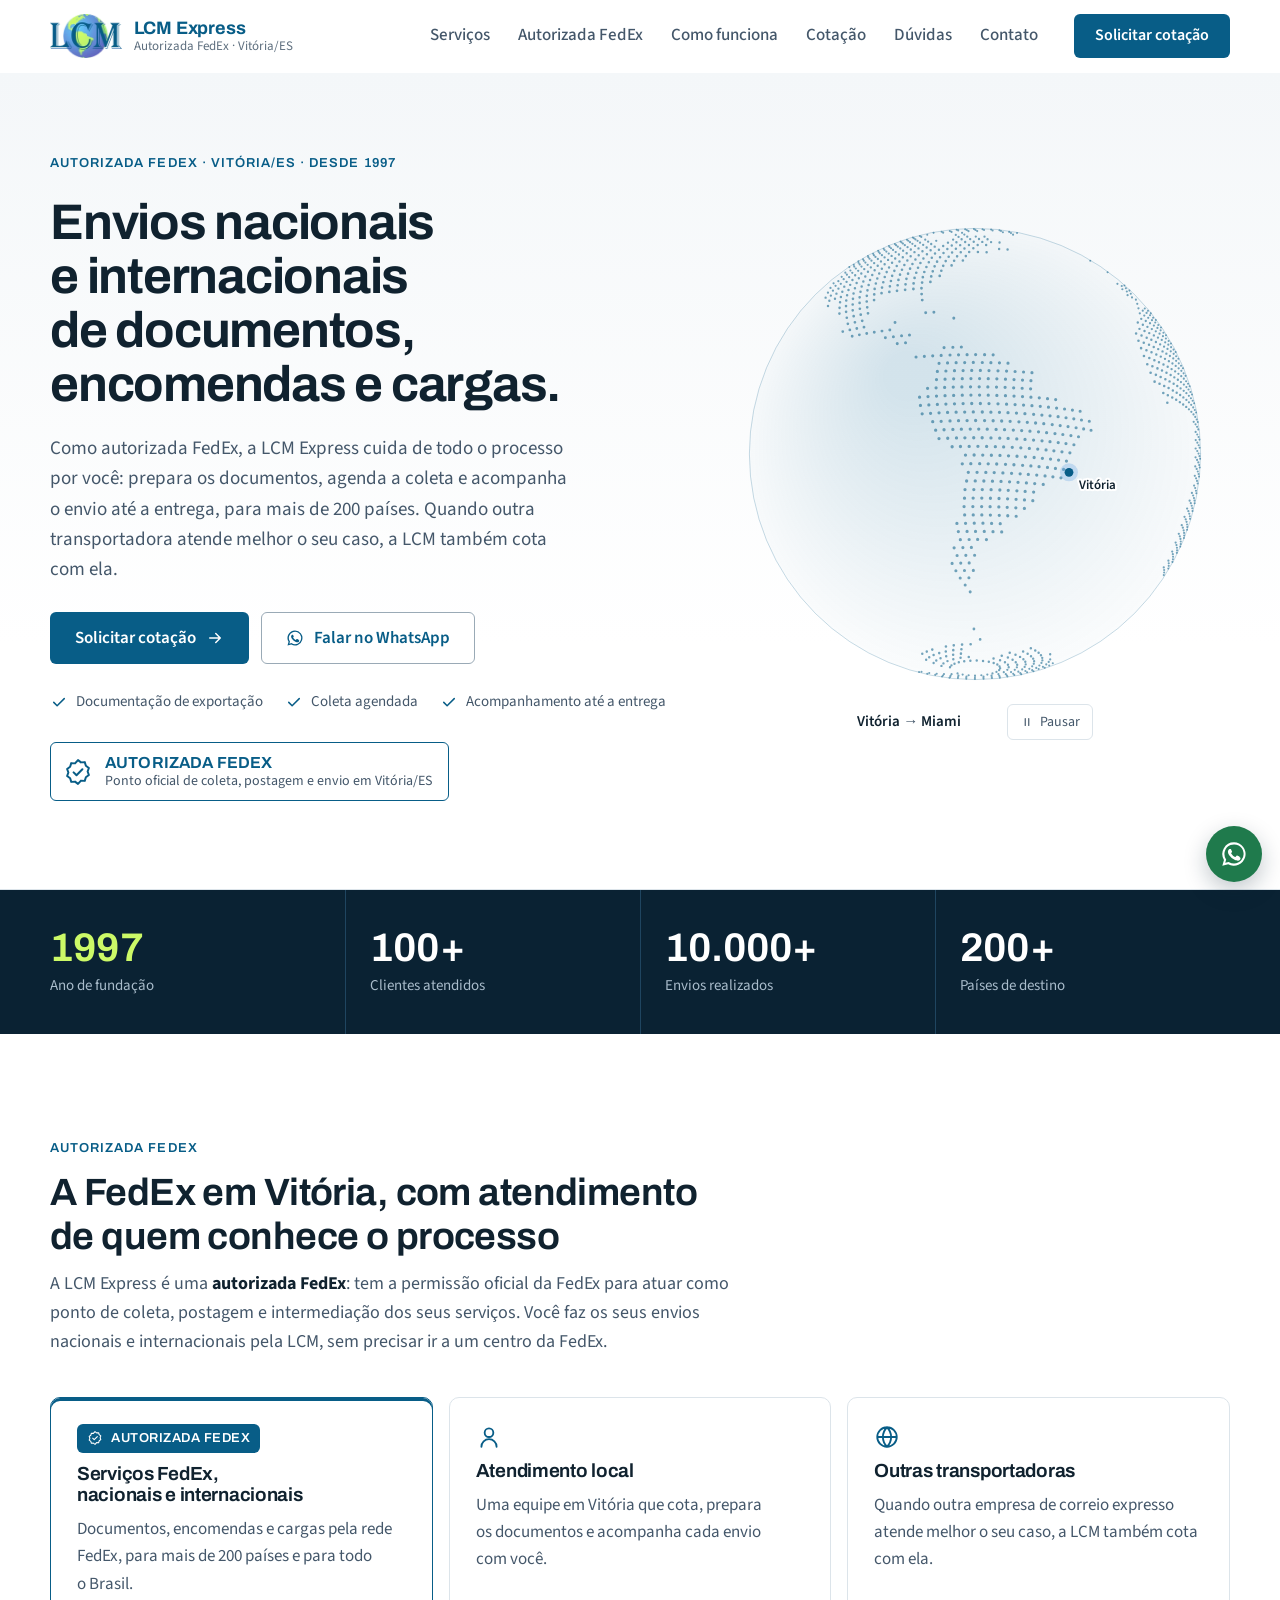
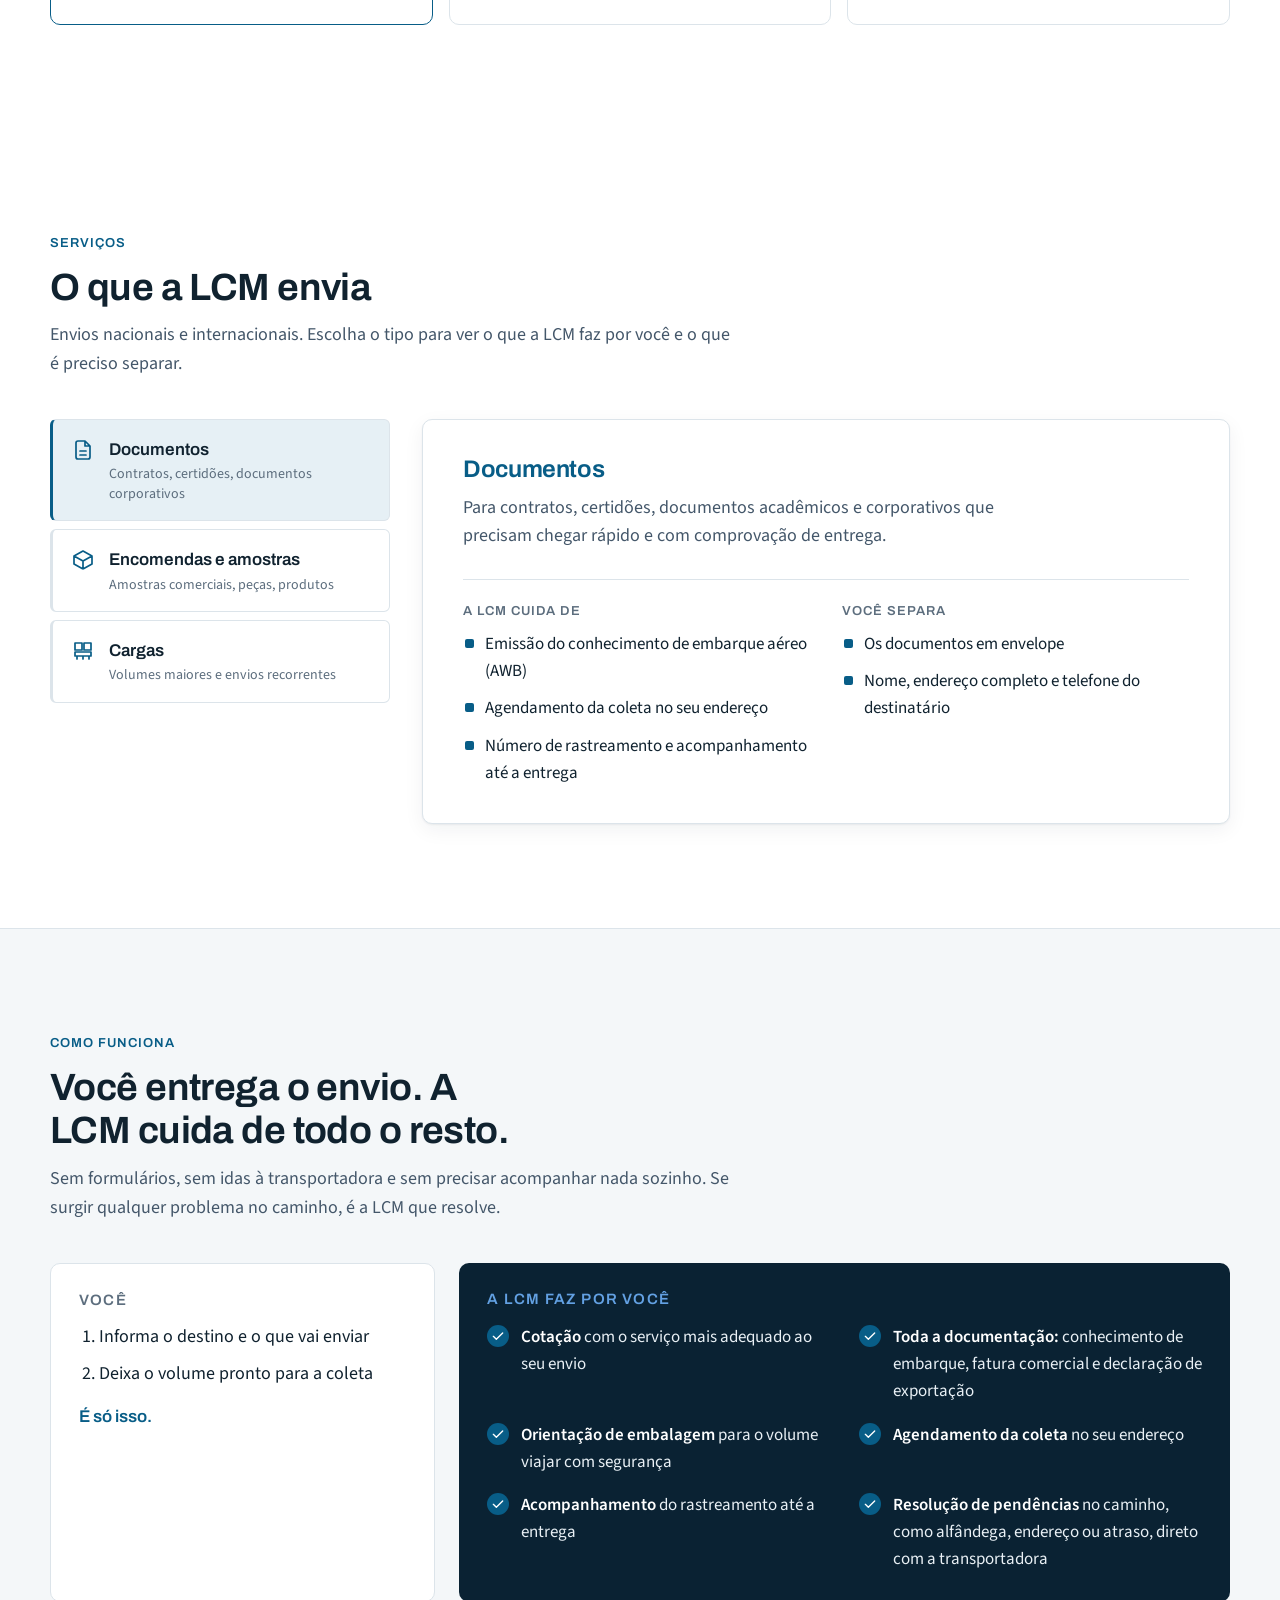
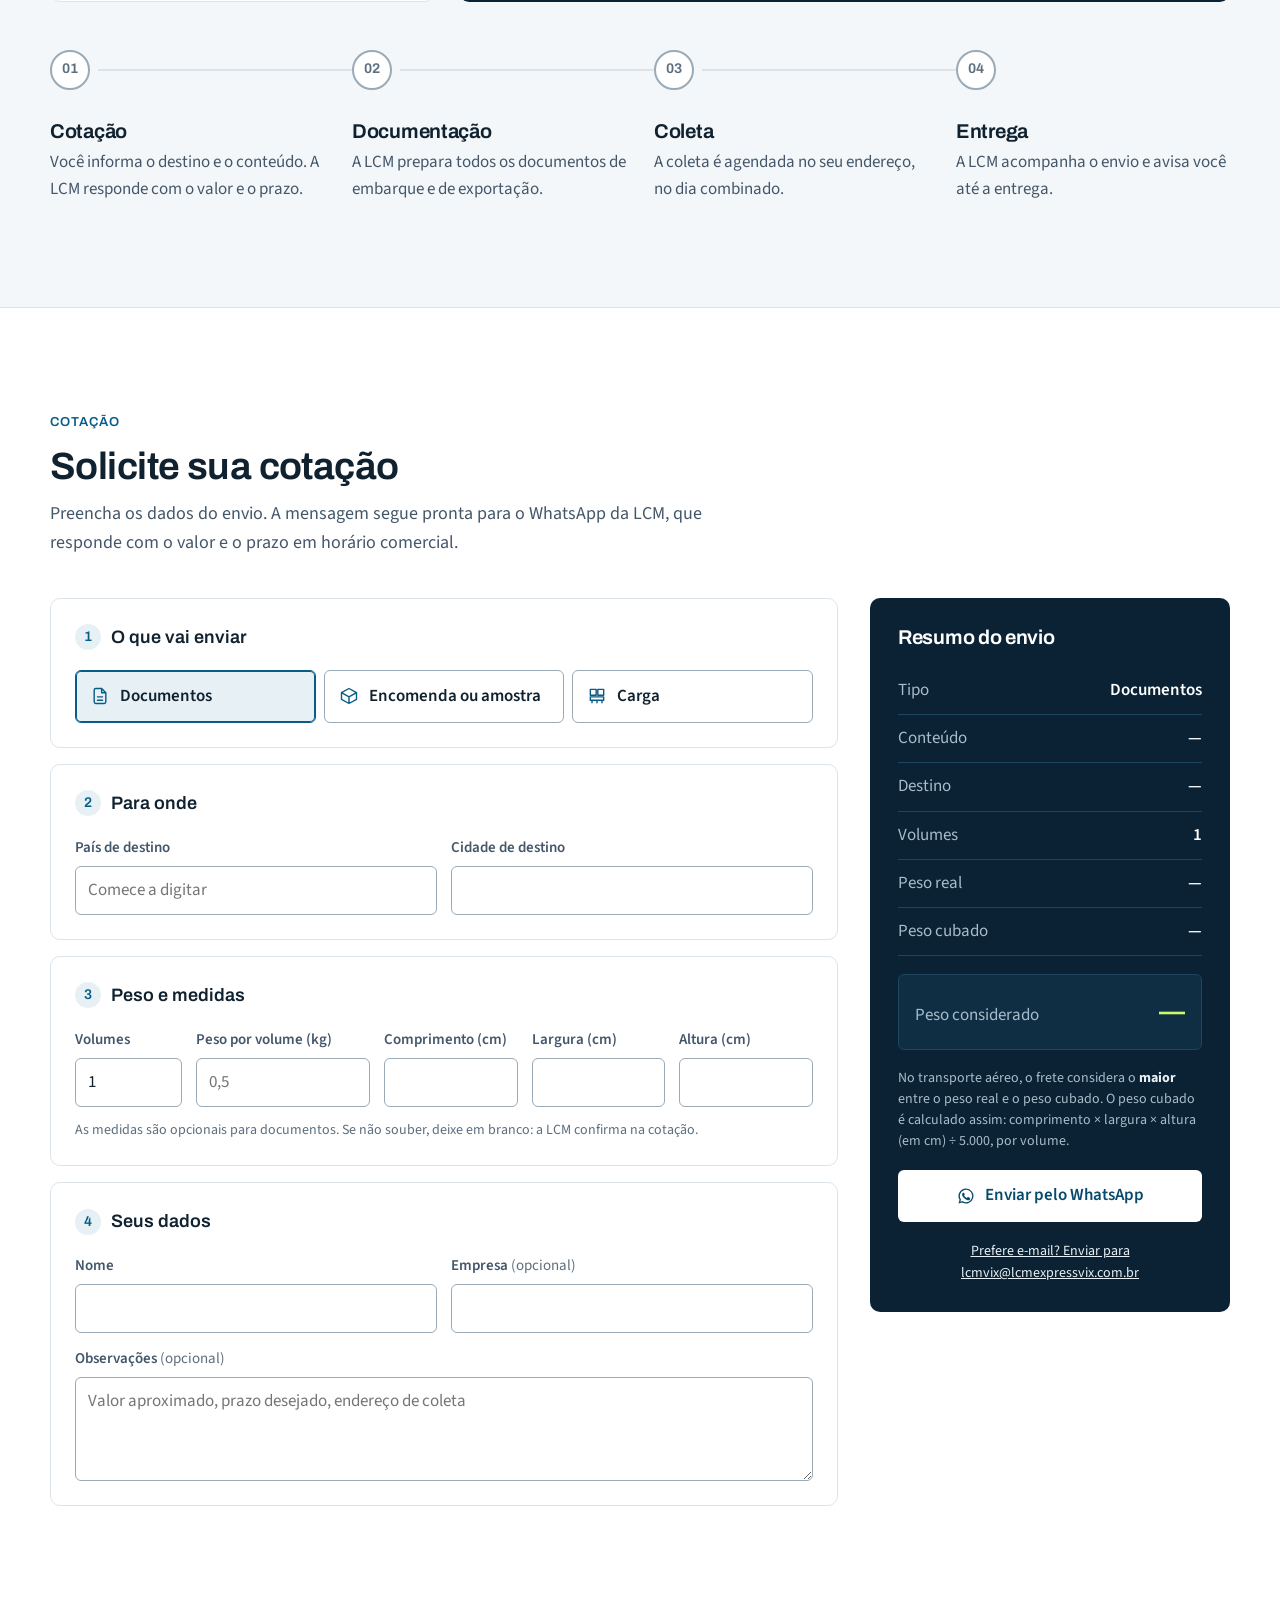
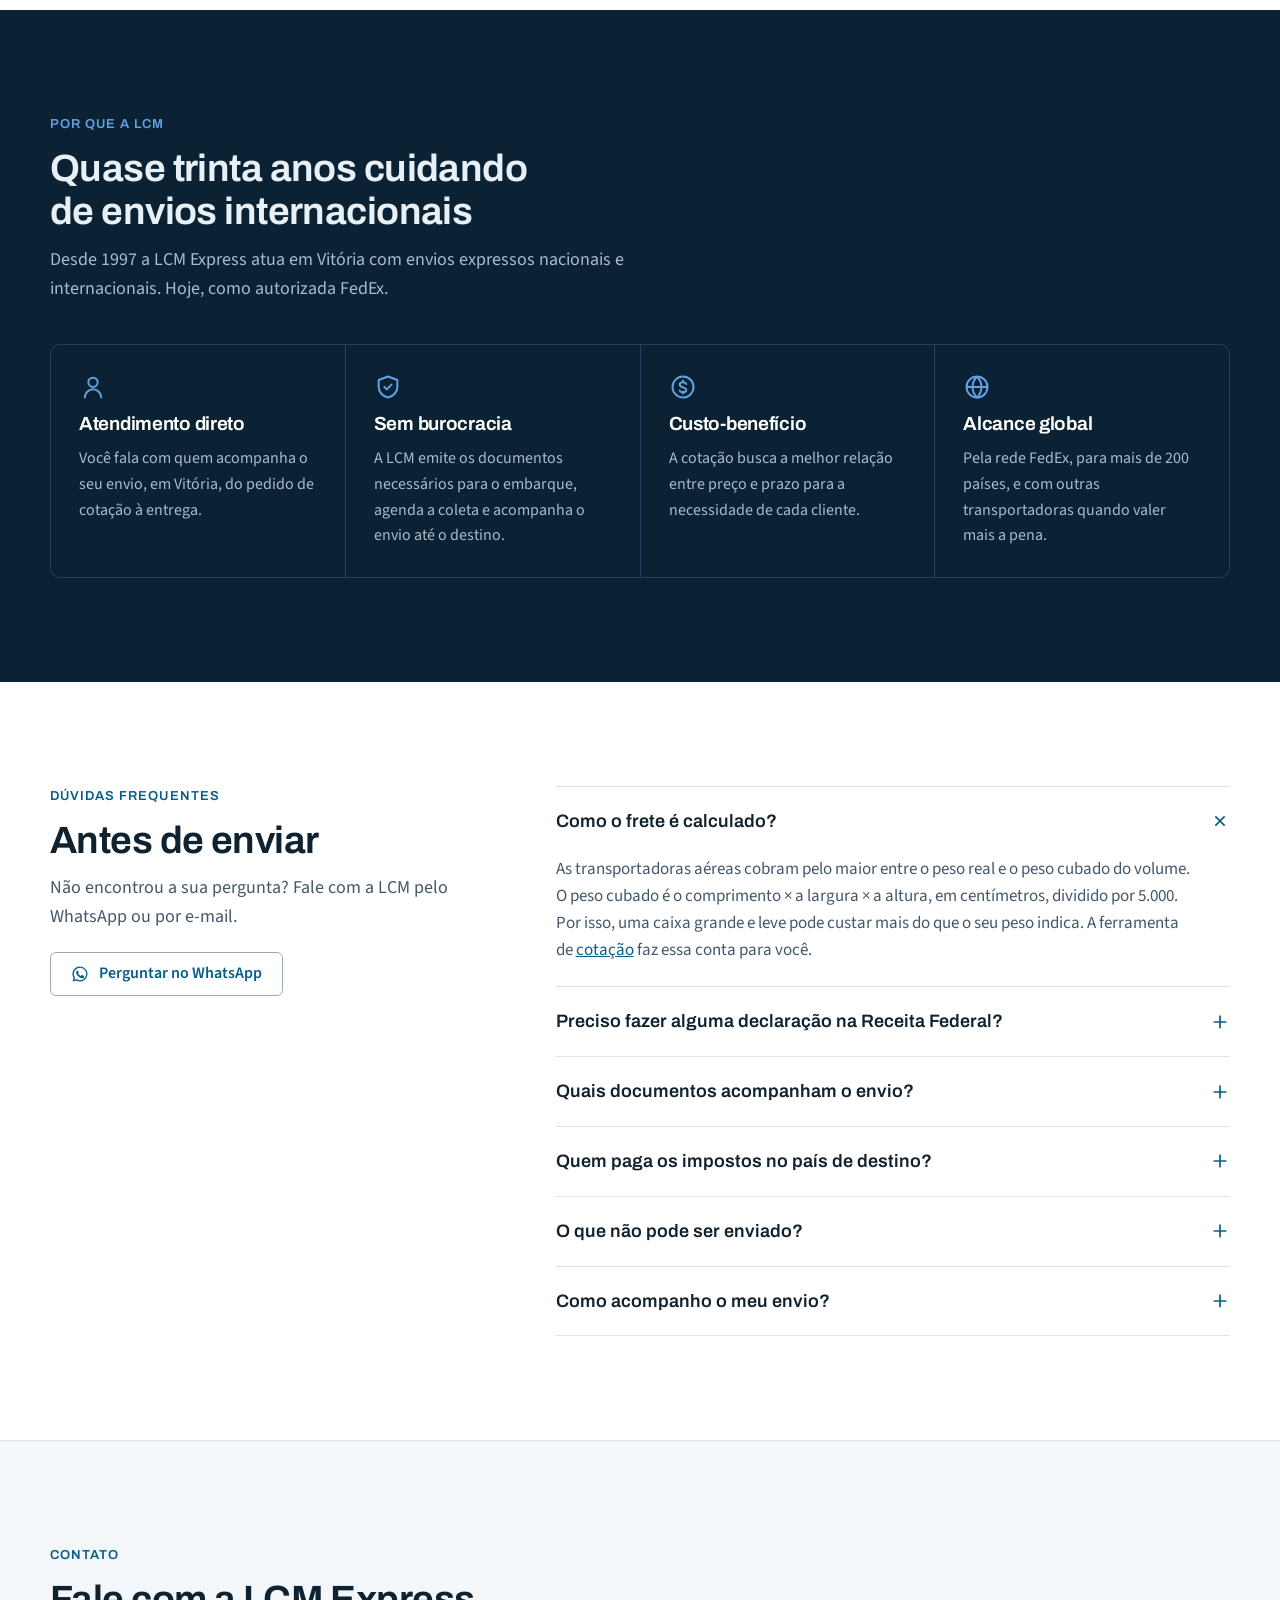
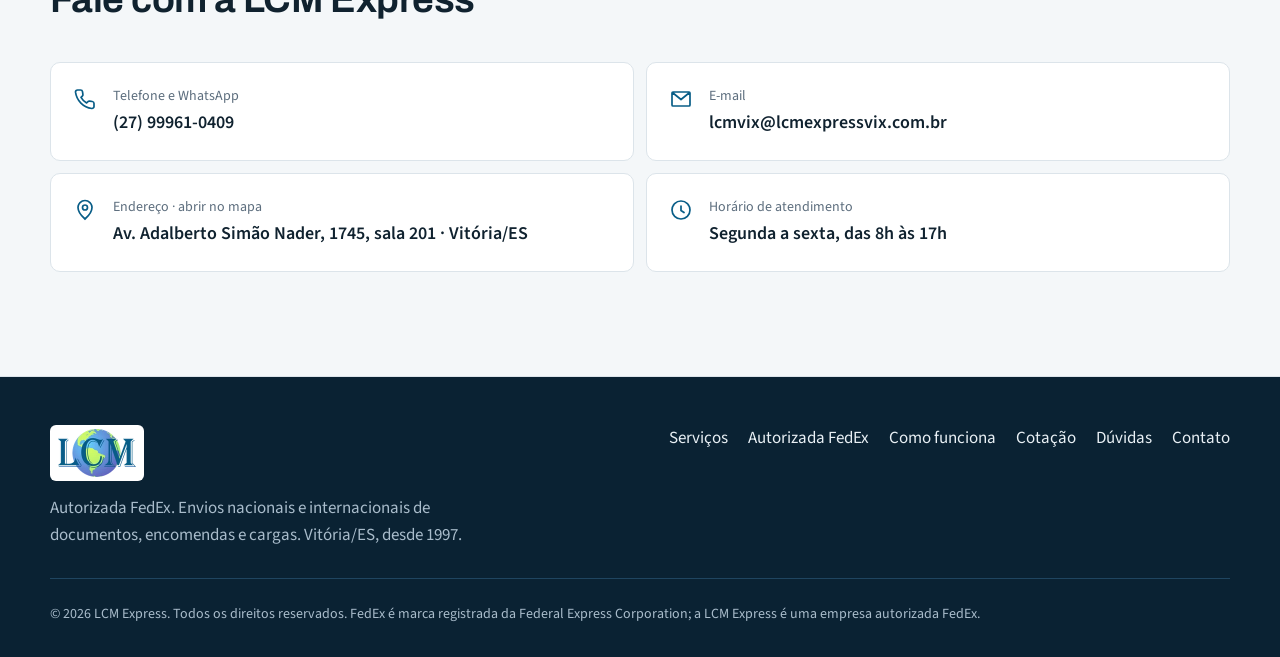
==== commit 34a84f05: "Autorizada FedEx, cotação com cidade e conteúdo obrigatórios, seção 'a LCM cuida de tudo' e globo qu" ====
--- a/index.html
+++ b/index.html
@@ -3,16 +3,16 @@
 <head>
 <meta charset="utf-8">
 <meta name="viewport" content="width=device-width, initial-scale=1, viewport-fit=cover">
-<title>LCM Express · Envios internacionais expressos em Vitória/ES</title>
-<meta name="description" content="Agente de transporte aéreo internacional em Vitória/ES desde 1997. Envio de documentos, encomendas e cargas para mais de 200 países, com documentação, coleta e acompanhamento até a entrega.">
+<title>LCM Express · Autorizada FedEx em Vitória/ES</title>
+<meta name="description" content="Autorizada FedEx em Vitória/ES desde 1997. Envios nacionais e internacionais de documentos, encomendas e cargas, com documentação, coleta e acompanhamento feitos pela LCM.">
 <link rel="canonical" href="https://lcmexpressvix.com.br/">
 <meta name="theme-color" content="#085D87">
 <meta property="og:type" content="website">
 <meta property="og:locale" content="pt_BR">
 <meta property="og:site_name" content="LCM Express">
 <meta property="og:url" content="https://lcmexpressvix.com.br/">
-<meta property="og:title" content="LCM Express · Envios internacionais expressos">
-<meta property="og:description" content="Documentos, encomendas e cargas para mais de 200 países. Em Vitória/ES desde 1997.">
+<meta property="og:title" content="LCM Express · Autorizada FedEx em Vitória/ES">
+<meta property="og:description" content="Envios nacionais e internacionais de documentos, encomendas e cargas. A LCM cuida de tudo, desde 1997.">
 <meta property="og:image" content="https://lcmexpressvix.com.br/assets/img/og-image.jpg">
 <meta property="og:image:width" content="1200">
 <meta property="og:image:height" content="630">
@@ -28,7 +28,7 @@
   "@context": "https://schema.org",
   "@type": "LocalBusiness",
   "name": "LCM Express",
-  "description": "Agente de transporte aéreo internacional de documentos, encomendas e cargas.",
+  "description": "Autorizada FedEx em Vitória/ES: envios nacionais e internacionais de documentos, encomendas e cargas.",
   "url": "https://lcmexpressvix.com.br/",
   "logo": "https://lcmexpressvix.com.br/assets/img/logo-lcm.png",
   "image": "https://lcmexpressvix.com.br/assets/img/og-image.jpg",
@@ -55,6 +55,9 @@
   <symbol id="i-escudo" viewBox="0 0 24 24"><path d="M12 3l8 3v6c0 4.5-3.4 8-8 9-4.6-1-8-4.5-8-9V6l8-3Zm-3 9 2 2 4-4" fill="none" stroke="currentColor" stroke-width="1.7" stroke-linecap="round" stroke-linejoin="round"/></symbol>
   <symbol id="i-moeda" viewBox="0 0 24 24"><path d="M12 21a9 9 0 1 0 0-18 9 9 0 0 0 0 18Zm2.8-11.6c-.5-.9-1.6-1.4-2.8-1.4-1.6 0-2.8.9-2.8 2.1 0 2.9 5.6 1.5 5.6 4.4 0 1.2-1.2 2.1-2.8 2.1-1.3 0-2.4-.6-2.9-1.5M12 6.5V8m0 8v1.5" fill="none" stroke="currentColor" stroke-width="1.7" stroke-linecap="round"/></symbol>
   <symbol id="i-globo" viewBox="0 0 24 24"><path d="M12 21a9 9 0 1 0 0-18 9 9 0 0 0 0 18Zm-9-9h18M12 3c2.5 2.6 3.8 5.6 3.8 9S14.5 18.4 12 21c-2.5-2.6-3.8-5.6-3.8-9S9.5 5.6 12 3Z" fill="none" stroke="currentColor" stroke-width="1.7"/></symbol>
+  <symbol id="i-selo" viewBox="0 0 24 24"><path d="M12 2.5l2.4 1.8 3-.2.9 2.9 2.4 1.8-1 2.8 1 2.8-2.4 1.8-.9 2.9-3-.2L12 21.5l-2.4-1.8-3 .2-.9-2.9-2.4-1.8 1-2.8-1-2.8 2.4-1.8.9-2.9 3 .2L12 2.5Zm-3.5 9.8 2.3 2.3 4.7-4.8" fill="none" stroke="currentColor" stroke-width="1.6" stroke-linejoin="round" stroke-linecap="round"/></symbol>
+  <symbol id="i-pausa" viewBox="0 0 24 24"><path d="M9 6v12M15 6v12" fill="none" stroke="currentColor" stroke-width="2" stroke-linecap="round"/></symbol>
+  <symbol id="i-play" viewBox="0 0 24 24"><path d="M8 5.5v13l10-6.5-10-6.5Z" fill="currentColor"/></symbol>
   <symbol id="i-pin" viewBox="0 0 24 24"><path d="M12 21s7-6.1 7-11.5A7 7 0 0 0 5 9.5C5 14.9 12 21 12 21Zm0-9a2.5 2.5 0 1 0 0-5 2.5 2.5 0 0 0 0 5Z" fill="none" stroke="currentColor" stroke-width="1.7"/></symbol>
   <symbol id="i-tel" viewBox="0 0 24 24"><path d="M21 16.5v3a2 2 0 0 1-2.2 2A19 19 0 0 1 2.5 5.2 2 2 0 0 1 4.5 3h3a2 2 0 0 1 2 1.7l.4 2.6a2 2 0 0 1-.6 1.8L8 10.4a15 15 0 0 0 5.6 5.6l1.3-1.3a2 2 0 0 1 1.8-.6l2.6.4a2 2 0 0 1 1.7 2Z" fill="none" stroke="currentColor" stroke-width="1.7" stroke-linejoin="round"/></symbol>
   <symbol id="i-mail" viewBox="0 0 24 24"><path d="M4 5h16a1 1 0 0 1 1 1v12a1 1 0 0 1-1 1H4a1 1 0 0 1-1-1V6a1 1 0 0 1 1-1Zm0 1 8 6.5L20 6" fill="none" stroke="currentColor" stroke-width="1.7" stroke-linejoin="round"/></symbol>
@@ -68,10 +71,11 @@
   <div class="wrap topo-in">
     <a class="marca" href="#conteudo">
       <img src="/assets/img/logo-96.webp" width="78" height="48" alt="">
-      <span><b>LCM Express</b><small>Transporte aéreo internacional</small></span>
+      <span><b>LCM Express</b><small>Autorizada FedEx · Vitória/ES</small></span>
     </a>
     <nav class="nav" id="nav" aria-label="Principal">
       <a href="#servicos">Serviços</a>
+      <a href="#fedex">Autorizada FedEx</a>
       <a href="#processo">Como funciona</a>
       <a href="#cotacao">Cotação</a>
       <a href="#duvidas">Dúvidas</a>
@@ -88,9 +92,9 @@
   <section class="hero" aria-labelledby="hero-titulo">
     <div class="wrap hero-in">
       <div class="hero-txt">
-        <p class="sobre-tit">Agente de transporte aéreo internacional · Vitória/ES · desde 1997</p>
-        <h1 id="hero-titulo">Envios internacionais de documentos, encomendas e cargas para mais de 200 países.</h1>
-        <p class="lead">A LCM Express cuida de todo o processo: prepara os documentos de embarque, agenda a coleta e acompanha o envio até a entrega, em parceria com as três maiores empresas de correio expresso internacional.</p>
+        <p class="sobre-tit">Autorizada FedEx · Vitória/ES · desde 1997</p>
+        <h1 id="hero-titulo">Envios nacionais e internacionais de documentos, encomendas e cargas.</h1>
+        <p class="lead">Como autorizada FedEx, a LCM Express cuida de todo o processo por você: prepara os documentos, agenda a coleta e acompanha o envio até a entrega, para mais de 200 países. Quando outra transportadora atende melhor o seu caso, a LCM também cota com ela.</p>
         <div class="acoes">
           <a class="btn btn-pri btn-g" href="#cotacao">Solicitar cotação <svg class="ic"><use href="#i-seta"/></svg></a>
           <a class="btn btn-sec btn-g" href="https://wa.me/5527999610409" target="_blank" rel="noopener"><svg class="ic"><use href="#i-zap"/></svg>Falar no WhatsApp</a>
@@ -100,21 +104,18 @@
           <li><svg class="ic"><use href="#i-check"/></svg>Coleta agendada</li>
           <li><svg class="ic"><use href="#i-check"/></svg>Acompanhamento até a entrega</li>
         </ul>
-      </div>
-      <figure class="globo" aria-hidden="true">
-        <img src="/assets/img/globo.svg" width="520" height="520" alt="" fetchpriority="high">
-        <svg class="rotas" viewBox="0 0 520 520">
-          <path class="rota" style="--i:0" pathLength="1" d="M226.2,393.2 L221.9,391.2 L217.6,389.1 L213.2,386.8 L208.7,384.3 L204.1,381.7 L199.5,378.8 L194.9,375.8 L190.3,372.7 L185.6,369.3 L180.9,365.7 L176.2,362.0 L171.6,358.1 L166.9,354.0 L162.3,349.7 L157.8,345.3 L153.3,340.8 L148.9,336.1 L144.5,331.2 L140.3,326.3 L136.2,321.2 L132.2,316.0 L128.3,310.8 L124.6,305.4 L121.0,300.0 L117.6,294.6 L114.4,289.1 L111.3,283.6 L108.5,278.1 L105.8,272.6 L103.3,267.2 L101.0,261.7 L99.0,256.4 L97.1,251.1 L95.4,245.8 L94.0,240.6 L92.7,235.6 L91.7,230.6 L90.8,225.8 L90.2,221.1 L89.7,216.5 L89.5,212.0 L89.4,207.7 L89.5,203.5 L89.7,199.5 L90.1,195.7 L90.7,191.9 L91.4,188.4 L92.2,184.9"/>
-          <g class="destino" style="--i:0"><circle cx="92.2" cy="184.9" r="3.2"/><text x="99.2" y="178.9">Miami</text></g>
-          <path class="rota" style="--i:1" pathLength="1" d="M226.2,393.2 L228.4,389.4 L230.6,385.4 L233.0,381.1 L235.5,376.5 L238.1,371.6 L240.7,366.4 L243.5,360.9 L246.4,355.2 L249.3,349.2 L252.3,342.9 L255.4,336.3 L258.6,329.5 L261.8,322.5 L265.1,315.2 L268.4,307.8 L271.8,300.2 L275.2,292.4 L278.5,284.5 L281.9,276.5 L285.3,268.3 L288.7,260.2 L292.0,251.9 L295.3,243.7 L298.5,235.5 L301.7,227.3 L304.8,219.2 L307.8,211.2 L310.7,203.3 L313.5,195.5 L316.2,187.9 L318.8,180.5 L321.3,173.3 L323.7,166.3 L325.9,159.6 L328.0,153.1 L329.9,146.9 L331.7,140.9 L333.4,135.3 L334.9,130.0 L336.2,125.0 L337.4,120.3 L338.5,115.9 L339.5,111.8 L340.3,108.0 L340.9,104.6 L341.4,101.5 L341.9,98.6 L342.2,96.1"/>
-          <g class="destino" style="--i:1"><circle cx="342.2" cy="96.1" r="3.2"/><text x="349.2" y="90.1">Londres</text></g>
-          <path class="rota" style="--i:2" pathLength="1" d="M226.2,393.2 L231.2,396.7 L236.4,400.1 L241.7,403.6 L247.2,406.9 L252.8,410.2 L258.6,413.4 L264.5,416.6 L270.5,419.6 L276.6,422.5 L282.8,425.3 L289.2,427.9 L295.6,430.4 L302.0,432.7 L308.5,434.9 L315.1,436.9 L321.6,438.6 L328.2,440.2 L334.7,441.6 L341.2,442.8 L347.7,443.7 L354.0,444.5 L360.3,445.0 L366.5,445.3 L372.6,445.4 L378.5,445.2 L384.2,444.8 L389.8,444.2 L395.3,443.4 L400.5,442.3 L405.5,441.0 L410.3,439.5 L414.9,437.9 L419.2,436.0 L423.3,433.9 L427.1,431.7 L430.7,429.3 L434.0,426.7 L437.1,424.0 L439.9,421.1 L442.5,418.2 L444.8,415.1 L446.8,411.9 L448.7,408.6 L450.2,405.2 L451.6,401.8 L452.7,398.3 L453.6,394.8 L454.4,391.2"/>
-          <g class="destino" style="--i:2"><circle cx="454.4" cy="391.2" r="3.2"/><text x="447.4" y="385.2" text-anchor="end">Joanesburgo</text></g>
-          <path class="rota" style="--i:3" pathLength="1" d="M226.2,393.2 L223.8,395.1 L221.3,397.1 L218.8,399.1 L216.4,401.1 L213.9,403.0 L211.3,405.0 L208.8,406.9 L206.3,408.7 L203.7,410.6 L201.2,412.4 L198.6,414.1 L196.1,415.8 L193.5,417.5 L191.0,419.1 L188.4,420.6 L185.9,422.1 L183.5,423.5 L181.0,424.8 L178.6,426.1 L176.2,427.2 L173.8,428.3 L171.4,429.4 L169.2,430.3 L166.9,431.2 L164.7,432.0 L162.5,432.7 L160.4,433.3 L158.4,433.8 L156.4,434.2 L154.4,434.6 L152.6,434.8 L150.7,435.0 L149.0,435.1 L147.3,435.1 L145.6,435.1 L144.1,434.9 L142.6,434.7 L141.1,434.4 L139.7,434.1 L138.4,433.7 L137.1,433.2 L135.9,432.7 L134.7,432.1 L133.6,431.5 L132.6,430.8 L131.6,430.1 L130.6,429.4 L129.7,428.7"/>
-          <g class="destino" style="--i:3"><circle cx="129.7" cy="428.7" r="3.2"/><text x="136.7" y="422.7">Santiago</text></g>
-          <g class="origem"><circle class="halo" cx="226.2" cy="393.2" r="9"/><circle cx="226.2" cy="393.2" r="4.2"/><text x="235.2" y="409.2">Vitória</text></g>
-        </svg>
-      </figure>
+        <a class="selo-fedex" href="#fedex"><svg class="ic"><use href="#i-selo"/></svg><span><b>Autorizada FedEx</b><small>Ponto oficial de coleta, postagem e envio em Vitória/ES</small></span></a>
+      </div>
+      <div class="globo-bloco">
+        <figure class="globo" aria-hidden="true">
+          <canvas id="globo" width="520" height="520"></canvas>
+          <noscript><img src="/assets/img/globo.svg" width="520" height="520" alt=""></noscript>
+        </figure>
+        <div class="globo-leg" hidden>
+          <p><span class="sr">Rota em destaque: </span><b>Vitória</b> <span aria-hidden="true">→</span> <b id="globo-dest">Miami</b></p>
+          <button type="button" id="globo-pausa" aria-pressed="false"><svg class="ic"><use href="#i-pausa"/></svg><span>Pausar</span></button>
+        </div>
+      </div>
     </div>
   </section>
 
@@ -128,13 +129,29 @@
     </div>
   </section>
 
+  <!-- ============ AUTORIZADA FEDEX ============ -->
+  <section class="secao fedex" id="fedex" aria-labelledby="fdx-titulo">
+    <div class="wrap fedex-in">
+      <div class="cab rv">
+        <p class="sobre-tit">Autorizada FedEx</p>
+        <h2 id="fdx-titulo">A FedEx em Vitória, com atendimento de quem conhece o processo</h2>
+        <p>A LCM Express é uma <b>autorizada FedEx</b>: tem a permissão oficial da FedEx para atuar como ponto de coleta, postagem e intermediação dos seus serviços. Você faz os seus envios nacionais e internacionais pela LCM, sem precisar ir a um centro da FedEx.</p>
+      </div>
+      <div class="fedex-cards">
+        <div class="fdx rv"><span class="fdx-selo"><svg class="ic"><use href="#i-selo"/></svg>Autorizada FedEx</span><h3>Serviços FedEx, nacionais e internacionais</h3><p>Documentos, encomendas e cargas pela rede FedEx, para mais de 200 países e para todo o Brasil.</p></div>
+        <div class="fdx rv"><svg class="ic"><use href="#i-pessoa"/></svg><h3>Atendimento local</h3><p>Uma equipe em Vitória que cota, prepara os documentos e acompanha cada envio com você.</p></div>
+        <div class="fdx rv"><svg class="ic"><use href="#i-globo"/></svg><h3>Outras transportadoras</h3><p>Quando outra empresa de correio expresso atende melhor o seu caso, a LCM também cota com ela.</p></div>
+      </div>
+    </div>
+  </section>
+
   <!-- ============ SERVIÇOS ============ -->
   <section class="secao" id="servicos" aria-labelledby="serv-titulo">
     <div class="wrap">
       <div class="cab rv">
         <p class="sobre-tit">Serviços</p>
         <h2 id="serv-titulo">O que a LCM envia</h2>
-        <p>Escolha o tipo de envio para ver o que a LCM faz por você e o que é preciso separar.</p>
+        <p>Envios nacionais e internacionais. Escolha o tipo para ver o que a LCM faz por você e o que é preciso separar.</p>
       </div>
       <div class="servicos rv">
         <div class="abas" role="tablist" aria-label="Tipos de envio">
@@ -172,19 +189,40 @@
     </div>
   </section>
 
-  <!-- ============ COMO FUNCIONA ============ -->
+  <!-- ============ A LCM CUIDA DE TUDO ============ -->
   <section class="secao alt" id="processo" aria-labelledby="proc-titulo">
     <div class="wrap">
       <div class="cab rv">
         <p class="sobre-tit">Como funciona</p>
-        <h2 id="proc-titulo">Do pedido à entrega, em quatro etapas</h2>
-        <p>Você fala com uma só pessoa do começo ao fim. A LCM resolve a parte burocrática.</p>
+        <h2 id="proc-titulo">Você entrega o envio. A LCM cuida de todo o resto.</h2>
+        <p>Sem formulários, sem idas à transportadora e sem precisar acompanhar nada sozinho. Se surgir qualquer problema no caminho, é a LCM que resolve.</p>
+      </div>
+      <div class="divisao rv">
+        <div class="div-voce">
+          <h3>Você</h3>
+          <ol class="voce-lista">
+            <li>Informa o destino e o que vai enviar</li>
+            <li>Deixa o volume pronto para a coleta</li>
+          </ol>
+          <p class="div-nota">É só isso.</p>
+        </div>
+        <div class="div-lcm">
+          <h3>A LCM faz por você</h3>
+          <ul class="faz">
+            <li><svg class="ic"><use href="#i-check"/></svg><span><b>Cotação</b> com o serviço mais adequado ao seu envio</span></li>
+            <li><svg class="ic"><use href="#i-check"/></svg><span><b>Toda a documentação:</b> conhecimento de embarque, fatura comercial e declaração de exportação</span></li>
+            <li><svg class="ic"><use href="#i-check"/></svg><span><b>Orientação de embalagem</b> para o volume viajar com segurança</span></li>
+            <li><svg class="ic"><use href="#i-check"/></svg><span><b>Agendamento da coleta</b> no seu endereço</span></li>
+            <li><svg class="ic"><use href="#i-check"/></svg><span><b>Acompanhamento</b> do rastreamento até a entrega</span></li>
+            <li><svg class="ic"><use href="#i-check"/></svg><span><b>Resolução de pendências</b> no caminho, como alfândega, endereço ou atraso, direto com a transportadora</span></li>
+          </ul>
+        </div>
       </div>
       <ol class="etapas" id="etapas">
-        <li class="etapa"><span class="n">01</span><h3>Cotação</h3><p>Você informa o destino, o peso e as medidas. A LCM responde com o valor e o prazo.</p></li>
-        <li class="etapa"><span class="n">02</span><h3>Documentação</h3><p>A LCM prepara os documentos de embarque e a declaração de exportação.</p></li>
-        <li class="etapa"><span class="n">03</span><h3>Coleta</h3><p>A coleta é agendada no seu endereço, no dia e horário combinados.</p></li>
-        <li class="etapa"><span class="n">04</span><h3>Acompanhamento</h3><p>Você recebe o número de rastreamento e a LCM acompanha o envio até a entrega.</p></li>
+        <li class="etapa"><span class="n">01</span><h3>Cotação</h3><p>Você informa o destino e o conteúdo. A LCM responde com o valor e o prazo.</p></li>
+        <li class="etapa"><span class="n">02</span><h3>Documentação</h3><p>A LCM prepara todos os documentos de embarque e de exportação.</p></li>
+        <li class="etapa"><span class="n">03</span><h3>Coleta</h3><p>A coleta é agendada no seu endereço, no dia combinado.</p></li>
+        <li class="etapa"><span class="n">04</span><h3>Entrega</h3><p>A LCM acompanha o envio e avisa você até a entrega.</p></li>
       </ol>
     </div>
   </section>
@@ -206,12 +244,13 @@
               <label><input type="radio" name="tipo" value="Encomenda ou amostra"><span><svg class="ic"><use href="#i-caixa"/></svg>Encomenda ou amostra</span></label>
               <label><input type="radio" name="tipo" value="Carga"><span><svg class="ic"><use href="#i-palete"/></svg>Carga</span></label>
             </div>
+            <div class="campo conteudo" id="campo-conteudo"><label for="c-cont">O que vai ser enviado</label><input id="c-cont" name="conteudo" autocomplete="off" placeholder="Ex.: amostras de tecido, peças de motor, café em grãos"><small class="erro" id="e-cont">Descreva o produto que vai ser enviado.</small></div>
           </fieldset>
           <fieldset class="grupo">
             <legend><span class="g-n">2</span>Para onde</legend>
             <div class="campos c2">
               <div class="campo"><label for="c-pais">País de destino</label><input id="c-pais" name="pais" list="paises" autocomplete="off" required placeholder="Comece a digitar"><datalist id="paises"></datalist><small class="erro" id="e-pais">Informe o país de destino.</small></div>
-              <div class="campo"><label for="c-cidade">Cidade <span class="opc">(opcional)</span></label><input id="c-cidade" name="cidade" autocomplete="off"></div>
+              <div class="campo"><label for="c-cidade">Cidade de destino</label><input id="c-cidade" name="cidade" autocomplete="off" required><small class="erro" id="e-cidade">Informe a cidade: em alguns casos o frete muda conforme a cidade.</small></div>
             </div>
           </fieldset>
           <fieldset class="grupo">
@@ -231,13 +270,14 @@
               <div class="campo"><label for="c-nome">Nome</label><input id="c-nome" name="nome" autocomplete="name" required><small class="erro" id="e-nome">Informe o seu nome.</small></div>
               <div class="campo"><label for="c-emp">Empresa <span class="opc">(opcional)</span></label><input id="c-emp" name="empresa" autocomplete="organization"></div>
             </div>
-            <div class="campo"><label for="c-obs">Observações <span class="opc">(opcional)</span></label><textarea id="c-obs" name="obs" rows="3" placeholder="Conteúdo do envio, valor aproximado, prazo desejado"></textarea></div>
+            <div class="campo"><label for="c-obs">Observações <span class="opc">(opcional)</span></label><textarea id="c-obs" name="obs" rows="3" placeholder="Valor aproximado, prazo desejado, endereço de coleta"></textarea></div>
           </fieldset>
         </form>
         <aside class="resumo" aria-labelledby="res-titulo">
           <h3 id="res-titulo">Resumo do envio</h3>
           <dl class="res-lista">
             <div><dt>Tipo</dt><dd id="r-tipo">Documentos</dd></div>
+            <div id="r-cont-l" hidden><dt>Conteúdo</dt><dd id="r-cont">—</dd></div>
             <div><dt>Destino</dt><dd id="r-dest">—</dd></div>
             <div><dt>Volumes</dt><dd id="r-qtd">1</dd></div>
             <div><dt>Peso real</dt><dd id="r-real">—</dd></div>
@@ -258,13 +298,13 @@
       <div class="cab rv">
         <p class="sobre-tit">Por que a LCM</p>
         <h2 id="dif-titulo">Quase trinta anos cuidando de envios internacionais</h2>
-        <p>Desde 1997 a LCM Express atua como agente de transporte aéreo em Vitória, com foco no serviço expresso internacional.</p>
+        <p>Desde 1997 a LCM Express atua em Vitória com envios expressos nacionais e internacionais. Hoje, como autorizada FedEx.</p>
       </div>
       <div class="difs">
         <div class="dif rv"><svg class="ic"><use href="#i-pessoa"/></svg><h3>Atendimento direto</h3><p>Você fala com quem acompanha o seu envio, em Vitória, do pedido de cotação à entrega.</p></div>
         <div class="dif rv"><svg class="ic"><use href="#i-escudo"/></svg><h3>Sem burocracia</h3><p>A LCM emite os documentos necessários para o embarque, agenda a coleta e acompanha o envio até o destino.</p></div>
         <div class="dif rv"><svg class="ic"><use href="#i-moeda"/></svg><h3>Custo-benefício</h3><p>A cotação busca a melhor relação entre preço e prazo para a necessidade de cada cliente.</p></div>
-        <div class="dif rv"><svg class="ic"><use href="#i-globo"/></svg><h3>Alcance global</h3><p>Envios para mais de 200 países, em parceria com as três maiores empresas de correio expresso internacional.</p></div>
+        <div class="dif rv"><svg class="ic"><use href="#i-globo"/></svg><h3>Alcance global</h3><p>Pela rede FedEx, para mais de 200 países, e com outras transportadoras quando valer mais a pena.</p></div>
       </div>
     </div>
   </section>
@@ -326,14 +366,15 @@
 
 <footer class="rodape">
   <div class="wrap rodape-in">
-    <div class="rod-marca"><img src="/assets/img/logo-96.webp" width="78" height="48" alt="LCM Express" loading="lazy"><p>Agente de transporte aéreo internacional de documentos, encomendas e cargas. Vitória/ES, desde 1997.</p></div>
-    <nav aria-label="Rodapé"><a href="#servicos">Serviços</a><a href="#processo">Como funciona</a><a href="#cotacao">Cotação</a><a href="#duvidas">Dúvidas</a><a href="#contato">Contato</a></nav>
-    <p class="rod-copy">© <span id="ano">2026</span> LCM Express. Todos os direitos reservados.</p>
+    <div class="rod-marca"><img src="/assets/img/logo-96.webp" width="78" height="48" alt="LCM Express" loading="lazy"><p>Autorizada FedEx. Envios nacionais e internacionais de documentos, encomendas e cargas. Vitória/ES, desde 1997.</p></div>
+    <nav aria-label="Rodapé"><a href="#servicos">Serviços</a><a href="#fedex">Autorizada FedEx</a><a href="#processo">Como funciona</a><a href="#cotacao">Cotação</a><a href="#duvidas">Dúvidas</a><a href="#contato">Contato</a></nav>
+    <p class="rod-copy">© <span id="ano">2026</span> LCM Express. Todos os direitos reservados. FedEx é marca registrada da Federal Express Corporation; a LCM Express é uma empresa autorizada FedEx.</p>
   </div>
 </footer>
 
 <a class="zap-fixo" href="https://wa.me/5527999610409" target="_blank" rel="noopener" aria-label="Falar no WhatsApp"><svg class="ic"><use href="#i-zap"/></svg></a>
 
+<script src="/assets/js/globo-dados.js" defer></script>
 <script src="/assets/js/site.js" defer></script>
 </body>
 </html>
--- a/assets/css/site.css
+++ b/assets/css/site.css
@@ -82,17 +82,7 @@
 .hero-itens li { display: inline-flex; align-items: center; gap: 8px; }
 .hero-itens .ic { width: 18px; height: 18px; color: var(--pet); }
 .globo { position: relative; margin: 0; width: 100%; max-width: 480px; aspect-ratio: 1; justify-self: center; }
-.globo img, .globo .rotas { position: absolute; inset: 0; width: 100%; height: 100%; }
-.rotas { overflow: visible; font: 600 13px var(--texto); }
-.rota { fill: none; stroke: var(--pet); stroke-width: 1.6; stroke-linecap: round; stroke-dasharray: 1; stroke-dashoffset: 0; }
-.destino circle { fill: #fff; stroke: var(--pet); stroke-width: 2; }
-.destino text, .origem text { fill: var(--tinta); paint-order: stroke; stroke: #fff; stroke-width: 4px; stroke-linejoin: round; }
-.origem circle { fill: var(--pet); }
-.origem .halo { fill: var(--azul); opacity: .3; }
-/* as rotas se desenham uma vez, devagar */
-.js .rota { stroke-dashoffset: 1; animation: traca 1.6s var(--ease) forwards; animation-delay: calc(.5s + var(--i) * .35s); }
-.js .destino { opacity: 0; animation: surge .5s ease forwards; animation-delay: calc(1.7s + var(--i) * .35s); }
-@keyframes traca { to { stroke-dashoffset: 0; } }
+.globo img, .globo canvas { position: absolute; inset: 0; width: 100%; height: 100%; }
 @keyframes surge { to { opacity: 1; } }
 
 /* números */
@@ -256,8 +246,58 @@
 @media (prefers-reduced-motion: reduce) {
   html { scroll-behavior: auto; }
   .js .rv { opacity: 1; transform: none; transition: none; }
-  .js .rota { animation: none; stroke-dashoffset: 0; }
-  .js .destino { animation: none; opacity: 1; }
   .js .painel:not([hidden]) { animation: none; }
   .etapa .n, .faq summary .ic, .zap-fixo { transition: none; }
 }
+
+/* globo que gira */
+.globo-bloco { display: grid; gap: 10px; justify-items: center; width: 100%; }
+.globo-leg { display: flex; align-items: center; justify-content: center; gap: 14px; font-size: 15px; color: var(--tinta-2); min-height: 36px; }
+.globo-leg[hidden] { display: none; }
+.globo-leg b { color: var(--tinta); font-weight: 600; }
+#globo-dest { display: inline-block; min-width: 9ch; }
+#globo-pausa { display: inline-flex; align-items: center; gap: 6px; min-height: 36px; padding: 4px 12px; border: 1px solid var(--linha); border-radius: var(--r); background: #fff; color: var(--tinta-2); font-size: 14px; cursor: pointer; }
+#globo-pausa:hover { border-color: var(--pet); color: var(--pet); }
+#globo-pausa .ic { width: 14px; height: 14px; }
+
+/* selo de autorizada (só texto, sem o logo da FedEx) */
+.selo-fedex { display: inline-flex; align-items: center; gap: 12px; justify-self: start; margin-top: 6px; padding: 10px 16px 10px 12px; border: 1px solid var(--pet); border-radius: var(--r); background: #fff; color: var(--tinta); text-decoration: none; }
+.selo-fedex .ic { width: 30px; height: 30px; color: var(--pet); }
+.selo-fedex span { display: grid; line-height: 1.25; }
+.selo-fedex b { font-family: var(--titulo); font-weight: 650; font-size: 16px; color: var(--pet); letter-spacing: .01em; text-transform: uppercase; }
+.selo-fedex small { font-size: 14px; color: var(--tinta-2); }
+.selo-fedex:hover { background: var(--pet-claro); }
+
+/* seção autorizada FedEx */
+.fedex-cards { display: grid; gap: 16px; }
+@media (min-width: 860px) { .fedex-cards { grid-template-columns: repeat(3, 1fr); } }
+.fdx { display: grid; gap: 10px; align-content: start; padding: 26px; border: 1px solid var(--linha); border-radius: var(--r-g); background: #fff; }
+.fdx:first-child { border-color: var(--pet); box-shadow: inset 0 3px 0 var(--pet); }
+.fdx > .ic { width: 26px; height: 26px; color: var(--pet); }
+.fdx-selo { display: inline-flex; align-items: center; gap: 8px; justify-self: start; padding: 4px 10px; border-radius: var(--r); background: var(--pet); color: #fff; font-family: var(--titulo); font-size: 13px; font-weight: 600; letter-spacing: .04em; text-transform: uppercase; }
+.fdx-selo .ic { width: 16px; height: 16px; }
+.fdx h3 { font-size: 19px; }
+.fdx p { color: var(--tinta-2); }
+.cab p b { color: var(--tinta); }
+
+/* você x a LCM faz por você */
+.divisao { display: grid; gap: 16px; margin-bottom: 48px; }
+@media (min-width: 900px) { .divisao { grid-template-columns: 1fr 2fr; gap: 24px; } }
+.div-voce, .div-lcm { padding: 28px; border-radius: var(--r-g); }
+.div-voce { border: 1px solid var(--linha); background: #fff; display: grid; gap: 14px; align-content: start; }
+.div-voce h3, .div-lcm h3 { font-size: 15px; letter-spacing: .08em; text-transform: uppercase; font-weight: 600; }
+.div-voce h3 { color: var(--tinta-3); }
+.voce-lista { margin: 0; padding-left: 20px; display: grid; gap: 8px; font-size: 18px; }
+.div-nota { font-family: var(--titulo); font-weight: 600; color: var(--pet); }
+.div-lcm { background: var(--noite); color: var(--sobre-noite); }
+.div-lcm h3 { color: var(--azul); margin-bottom: 16px; }
+.faz { list-style: none; margin: 0; padding: 0; display: grid; gap: 14px; }
+@media (min-width: 640px) { .faz { grid-template-columns: 1fr 1fr; gap: 16px 28px; } }
+.faz li { display: flex; gap: 12px; align-items: flex-start; }
+.faz .ic { width: 22px; height: 22px; flex: none; margin-top: 1px; padding: 3px; border-radius: 50%; background: var(--pet); color: #fff; }
+.faz b { color: #fff; font-weight: 600; }
+
+/* campo do conteúdo: aparece em encomenda e carga (sem JS, fica sempre visível) */
+.campo.conteudo { margin-top: 16px; }
+.js .cot-form[data-tipo="Documentos"] .campo.conteudo { display: none; }
+@media (prefers-reduced-motion: reduce) { .selo-fedex, #globo-pausa { transition: none; } }
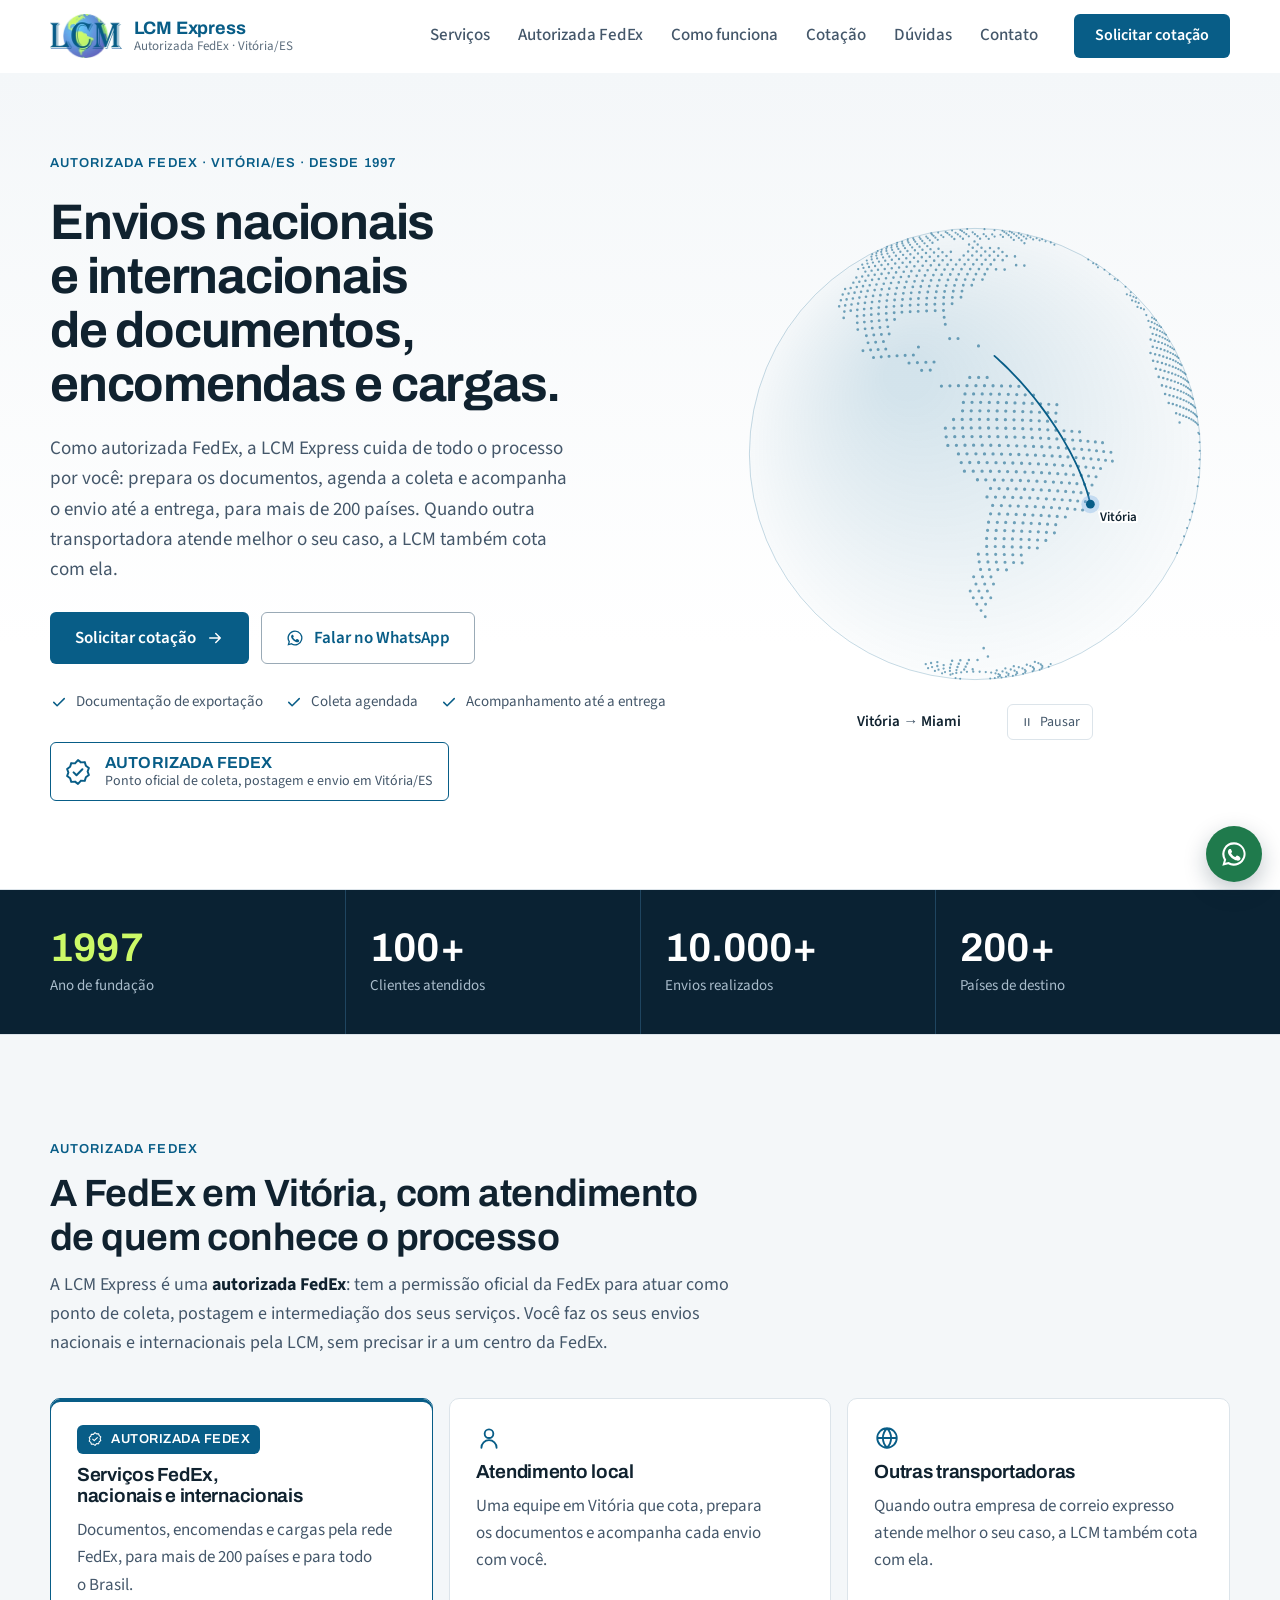
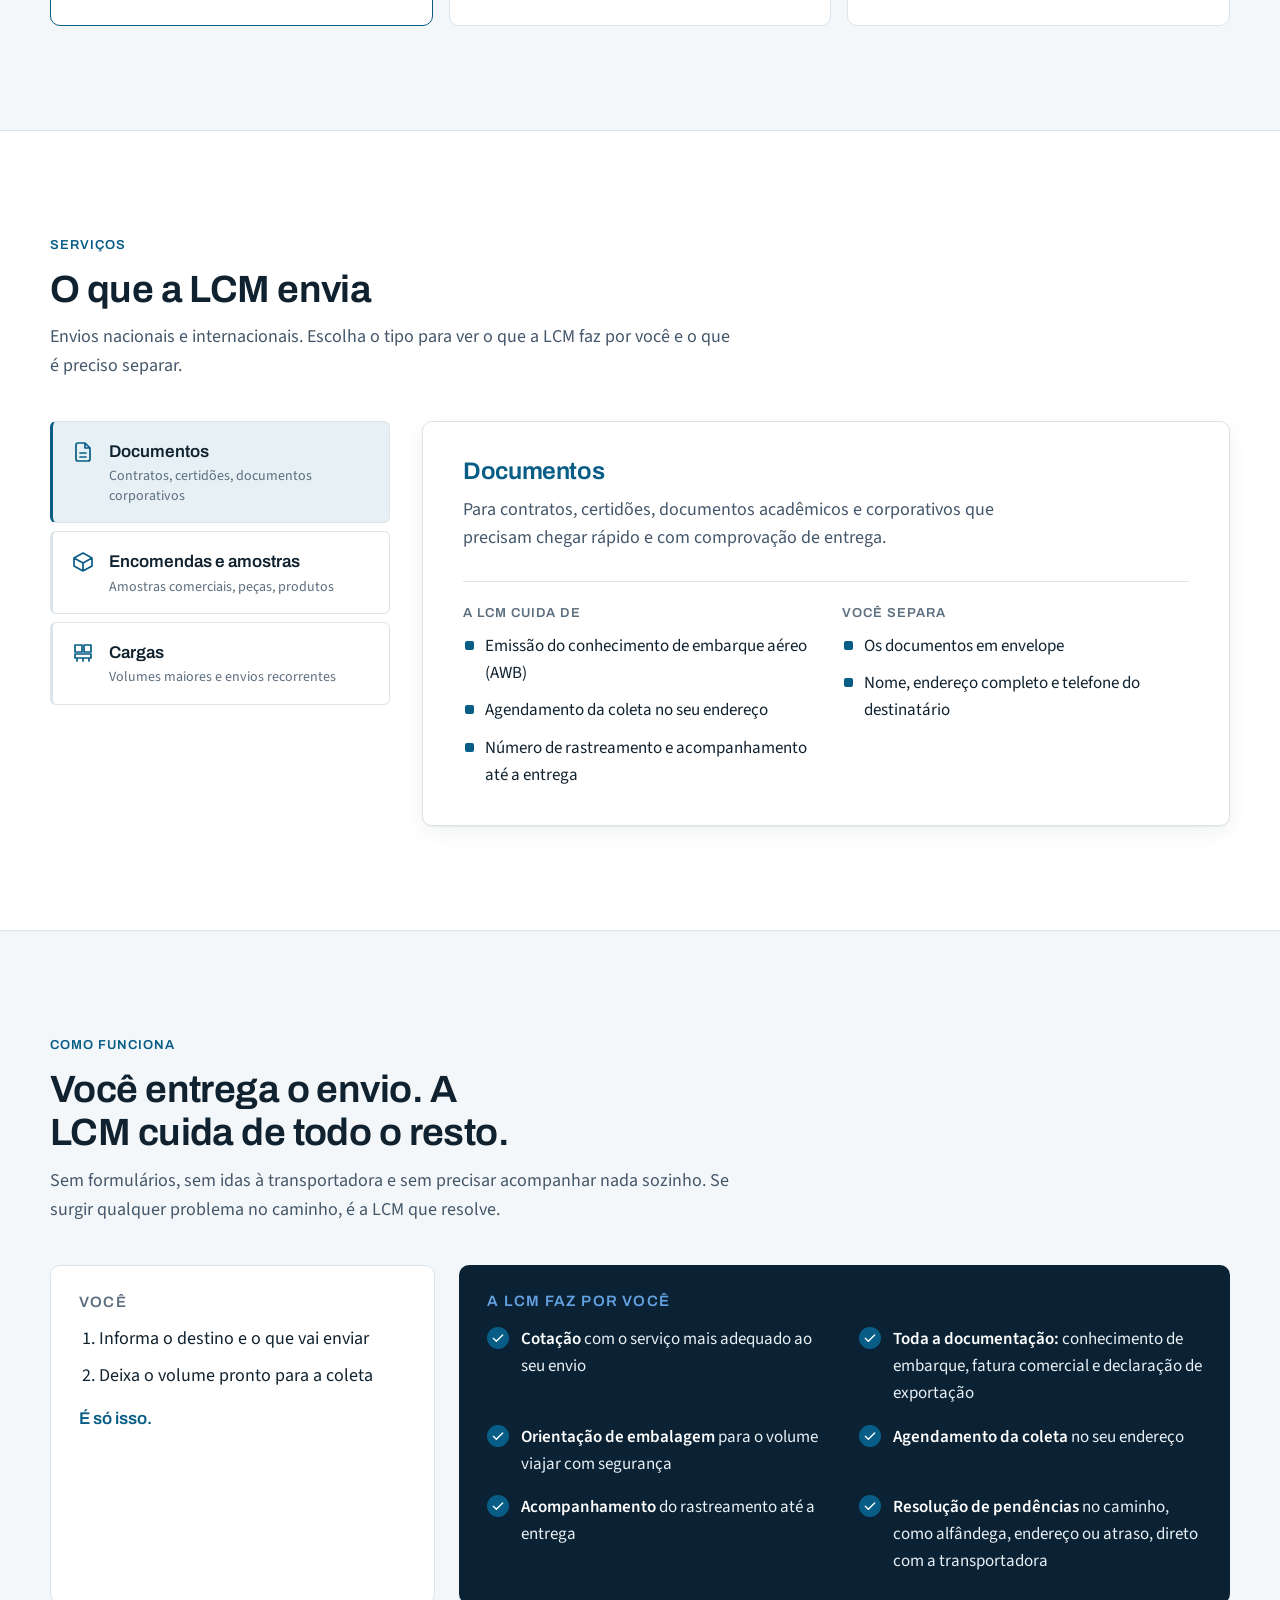
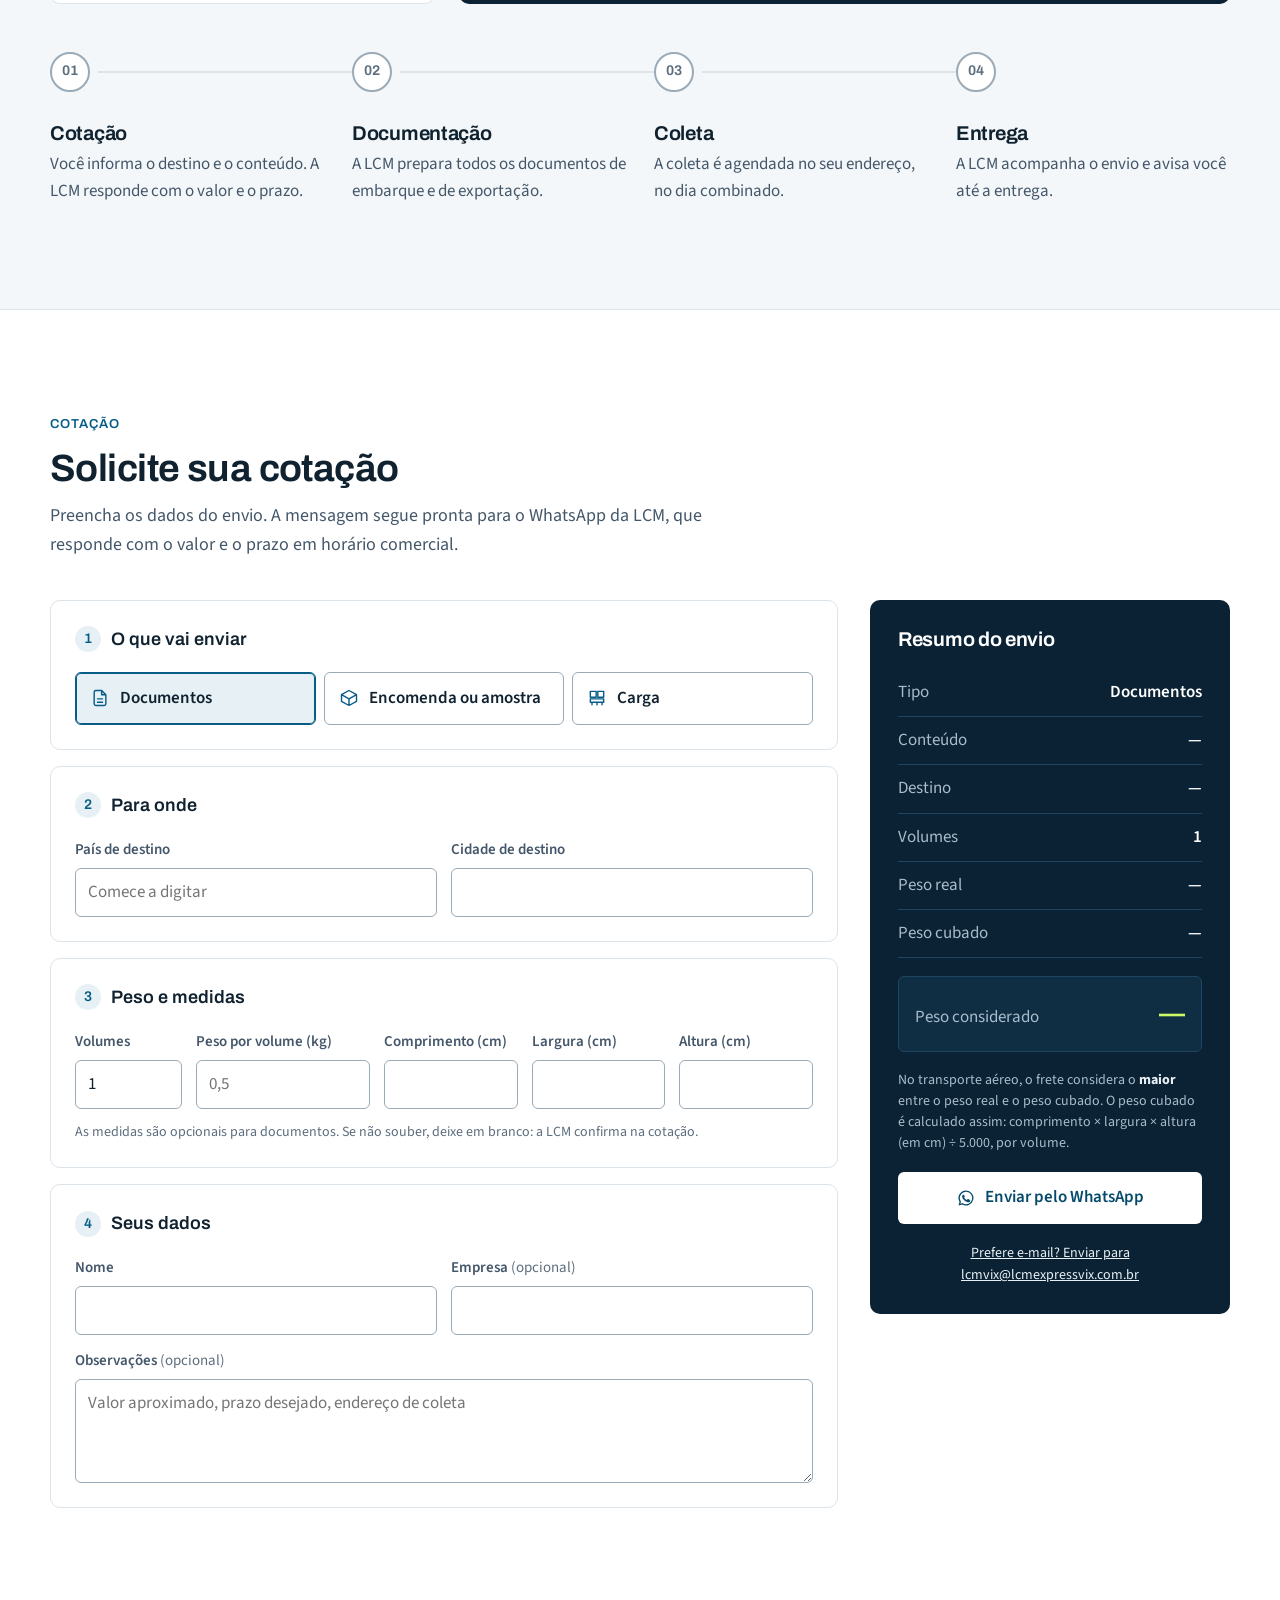
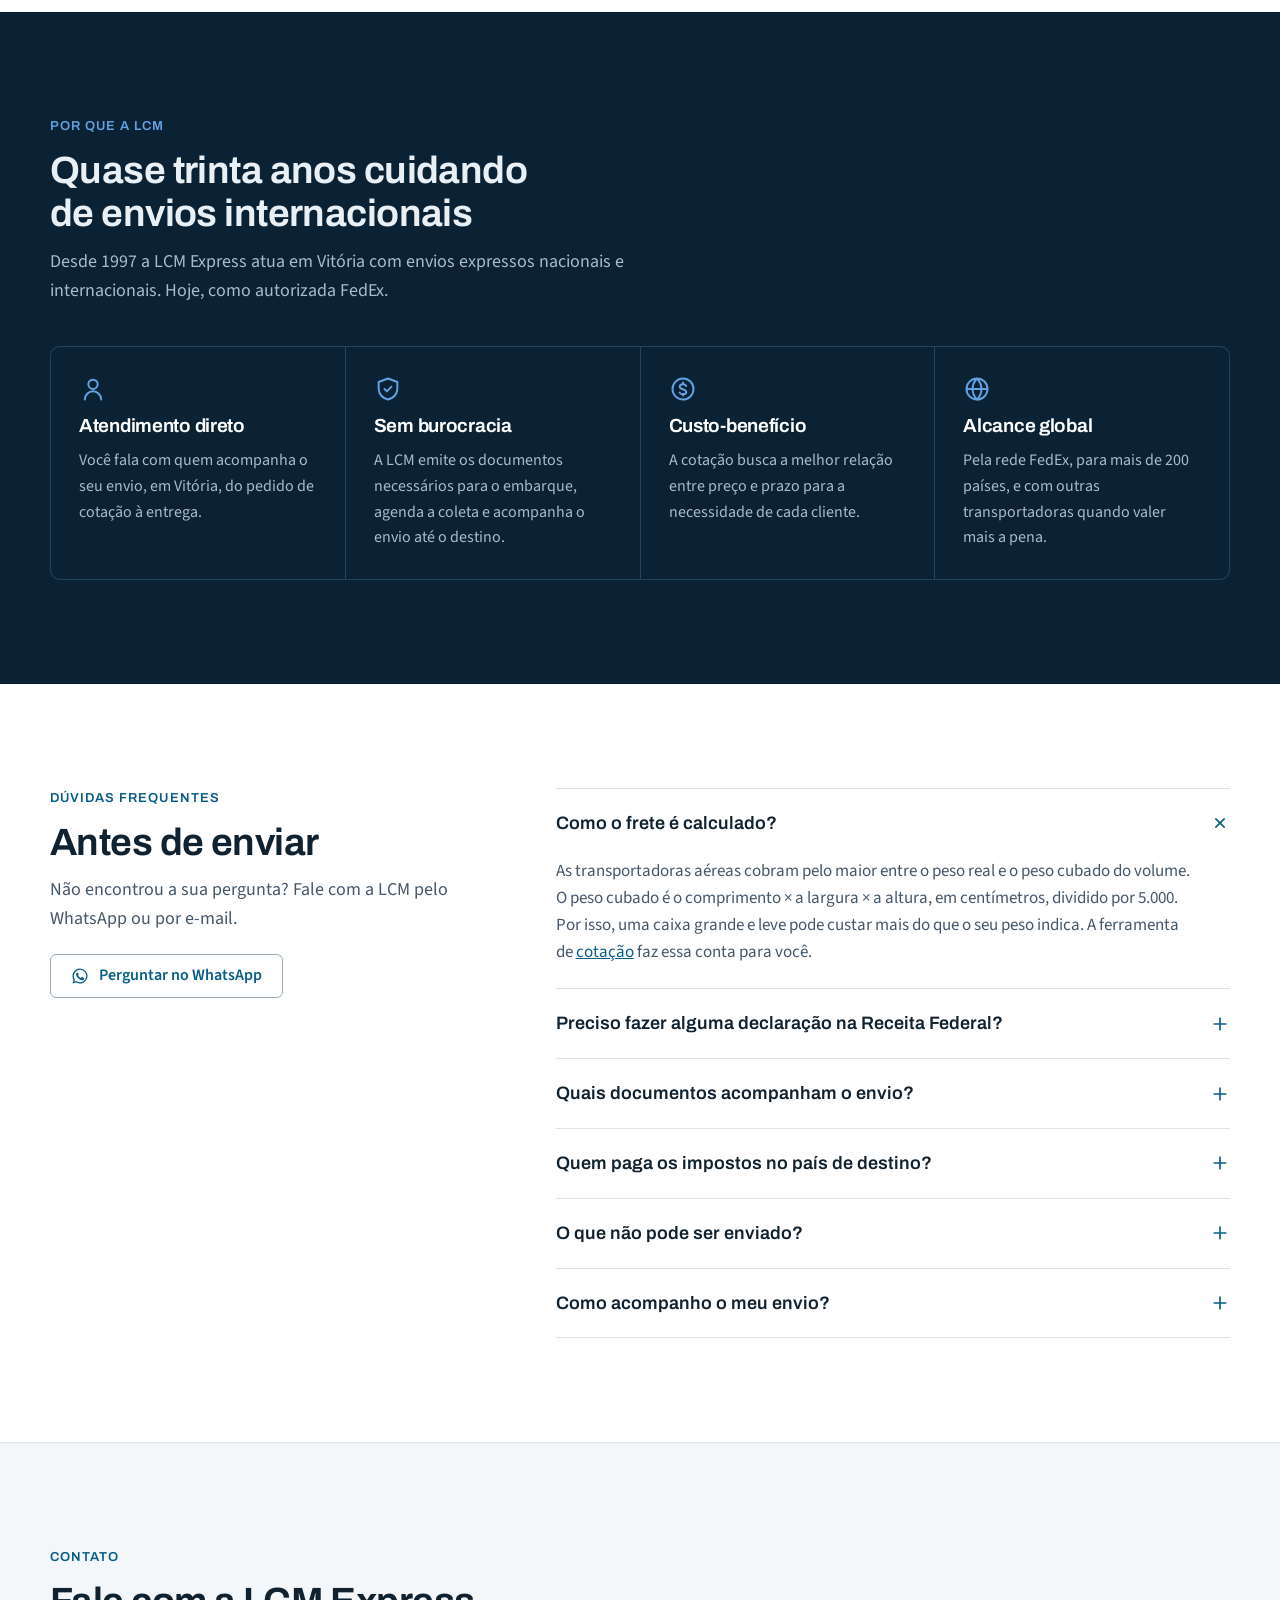
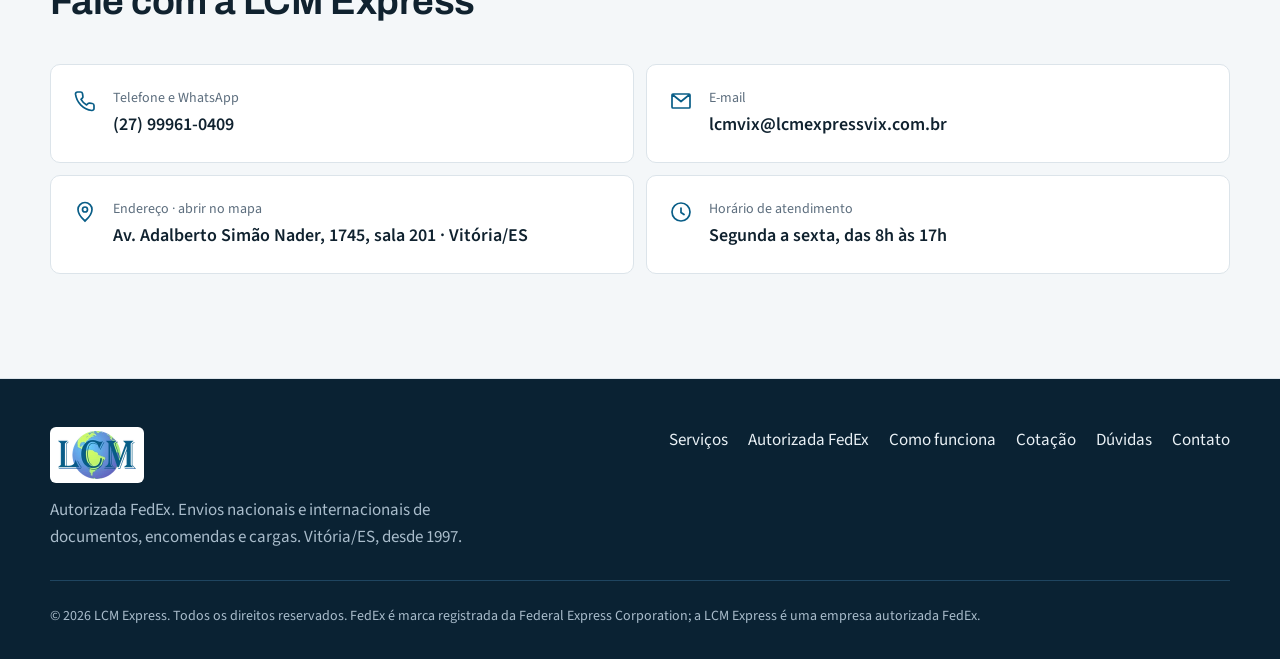
==== commit e68cb2f2: "Globo do topo mais rápido e fundo cinza na seção Autorizada FedEx para separar de Serviços Co-Author" ====
--- a/index.html
+++ b/index.html
@@ -130,7 +130,7 @@
   </section>
 
   <!-- ============ AUTORIZADA FEDEX ============ -->
-  <section class="secao fedex" id="fedex" aria-labelledby="fdx-titulo">
+  <section class="secao alt fedex" id="fedex" aria-labelledby="fdx-titulo">
     <div class="wrap fedex-in">
       <div class="cab rv">
         <p class="sobre-tit">Autorizada FedEx</p>
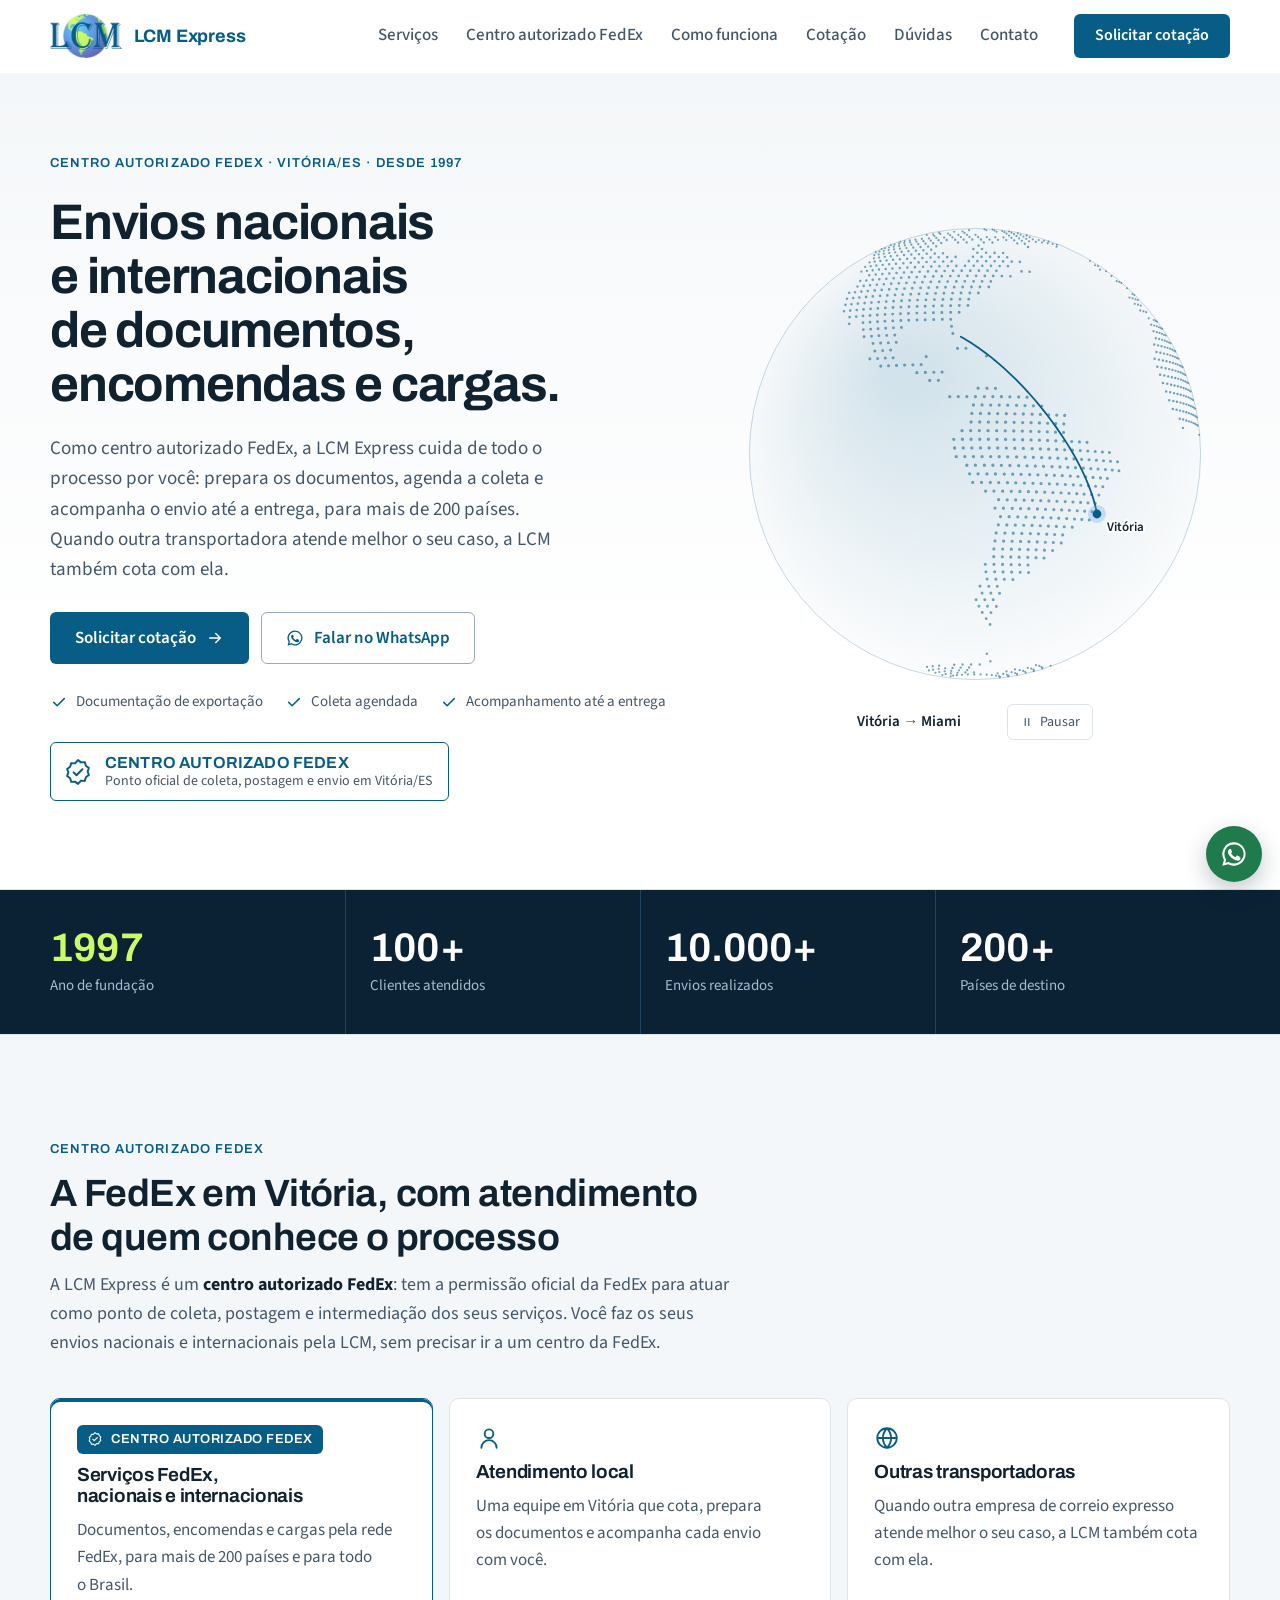
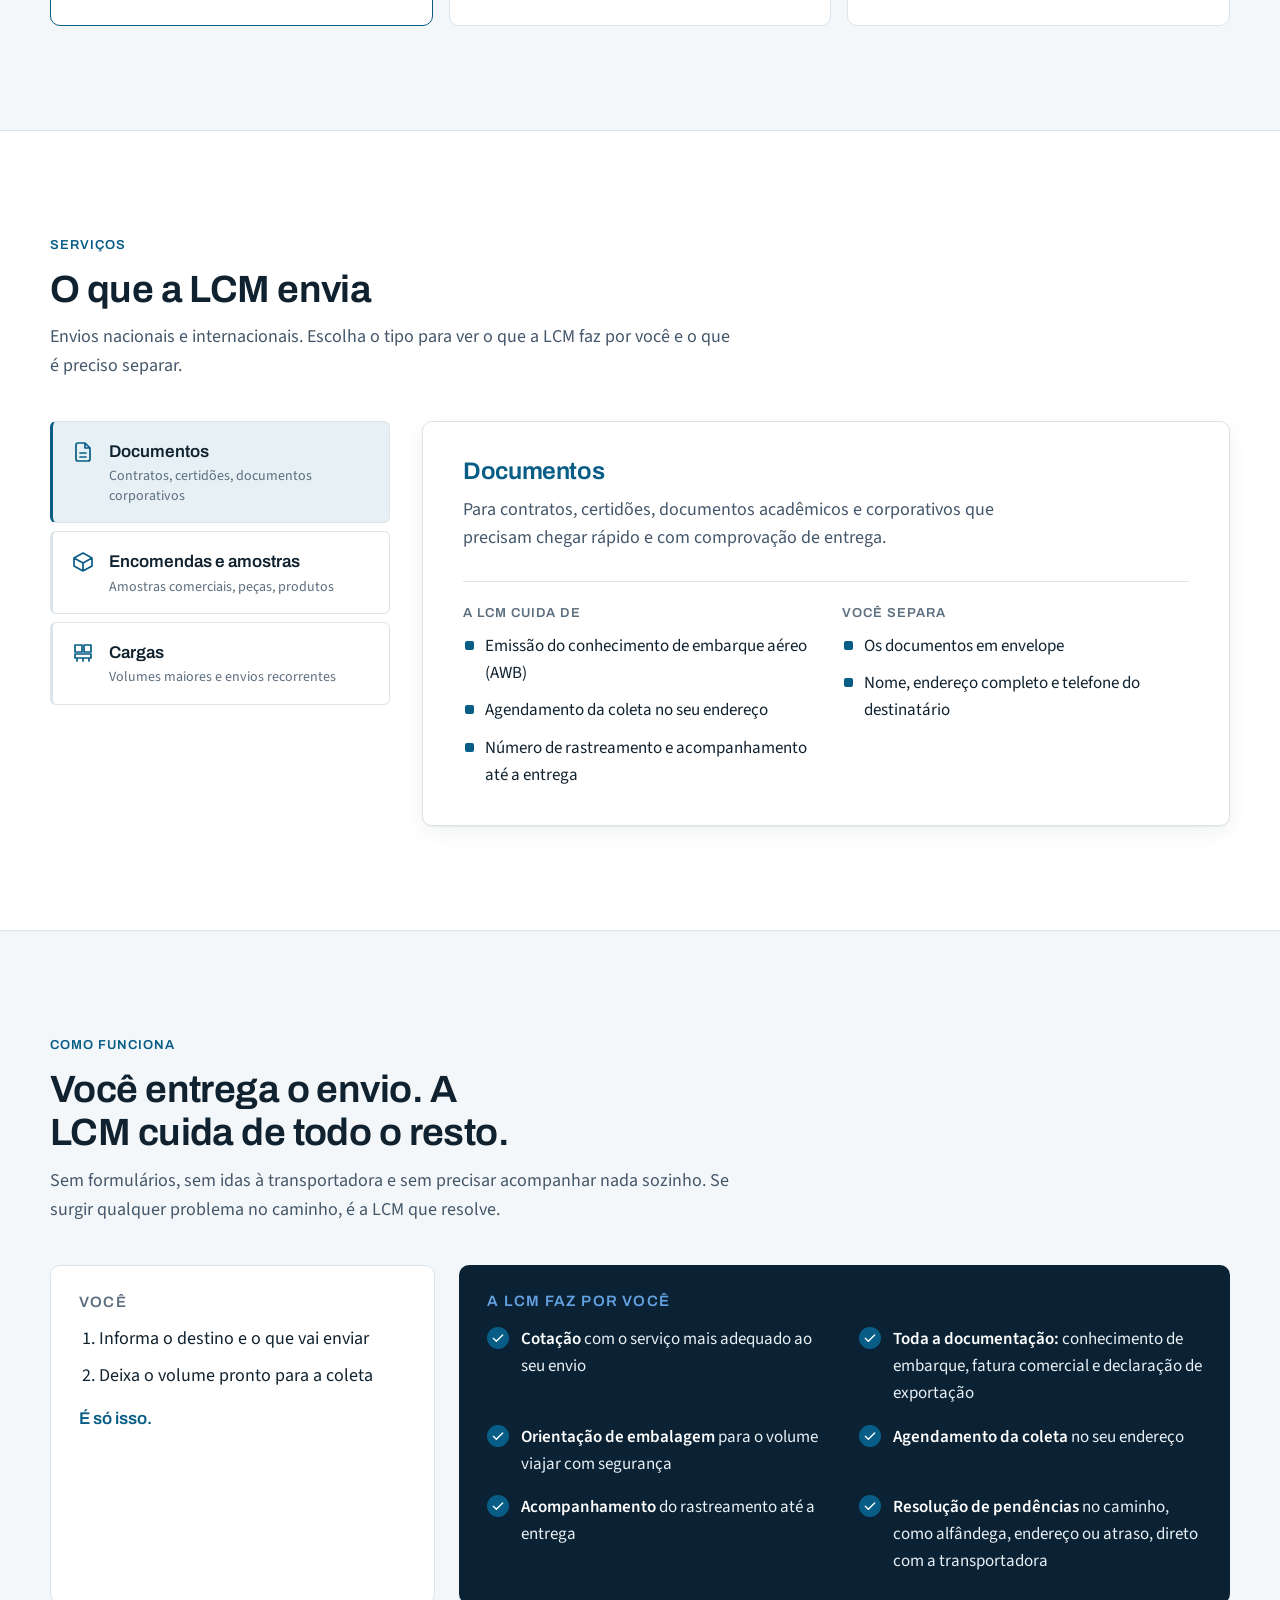
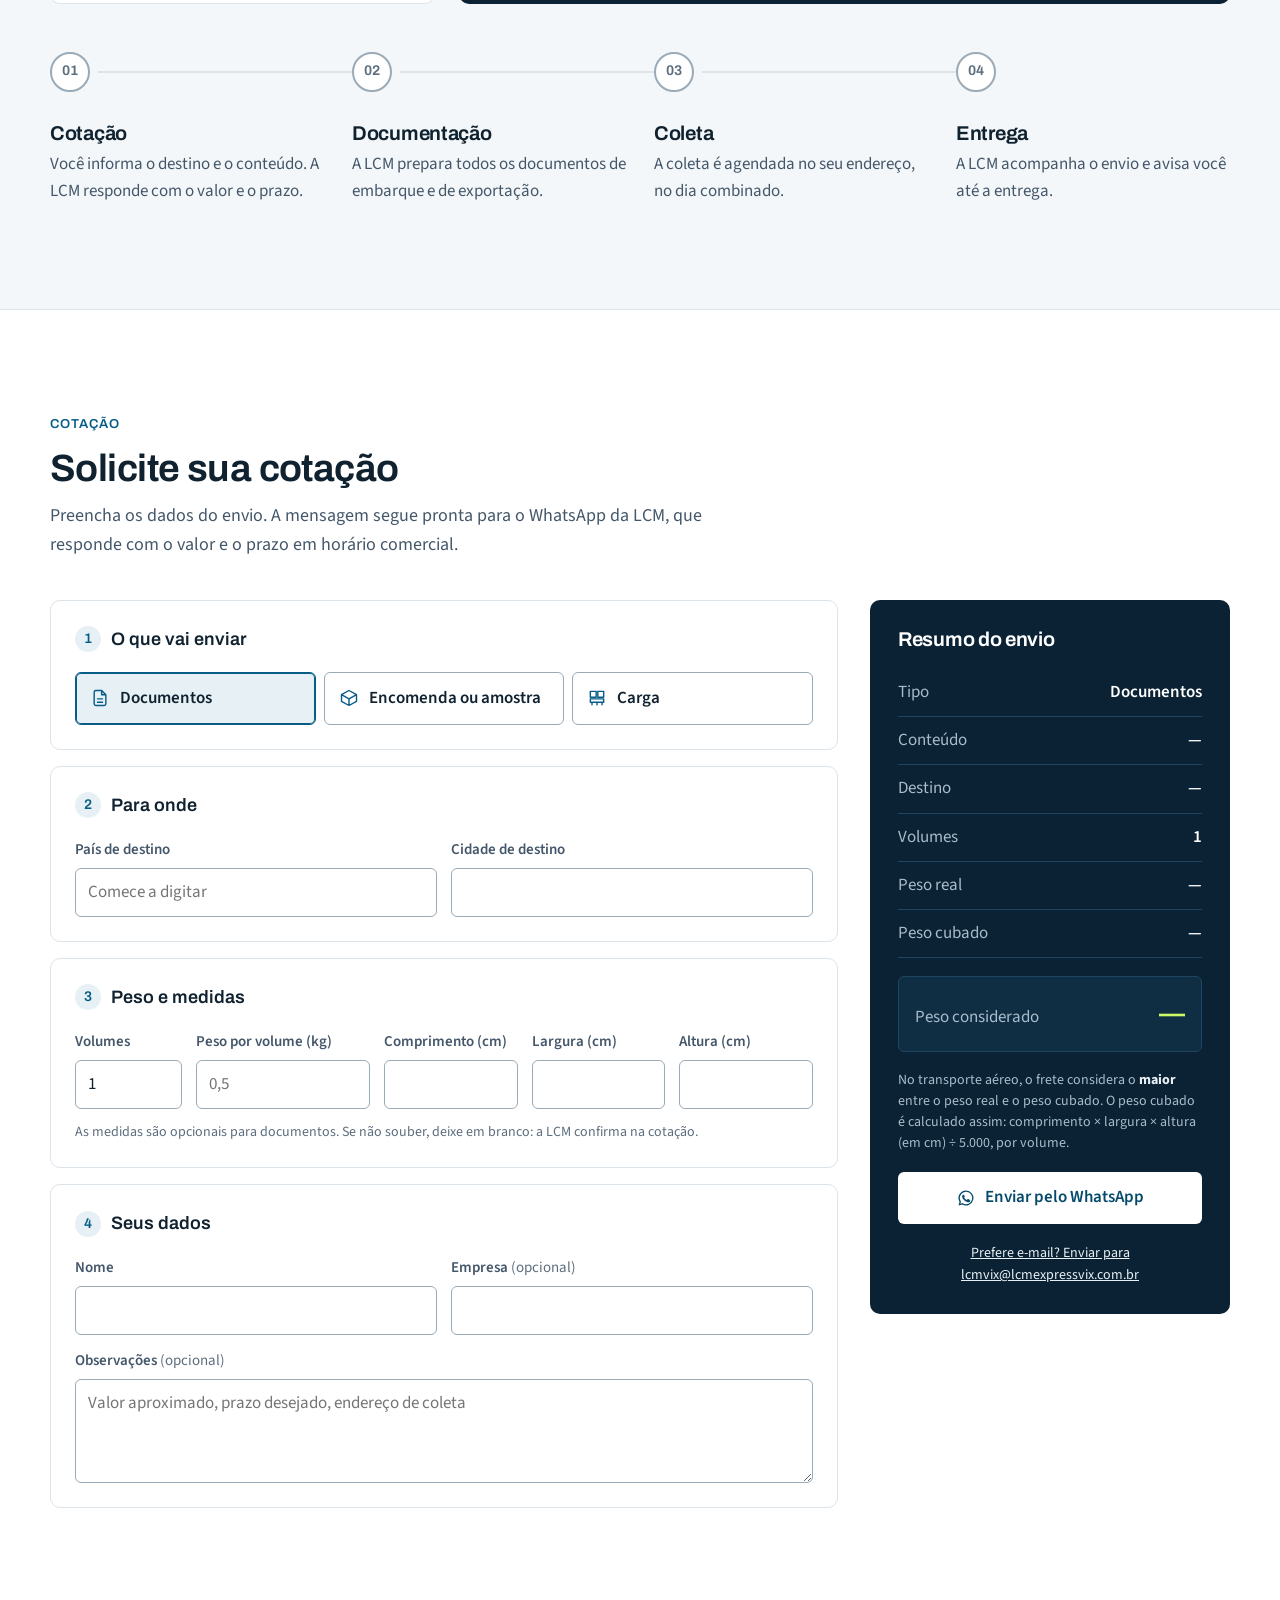
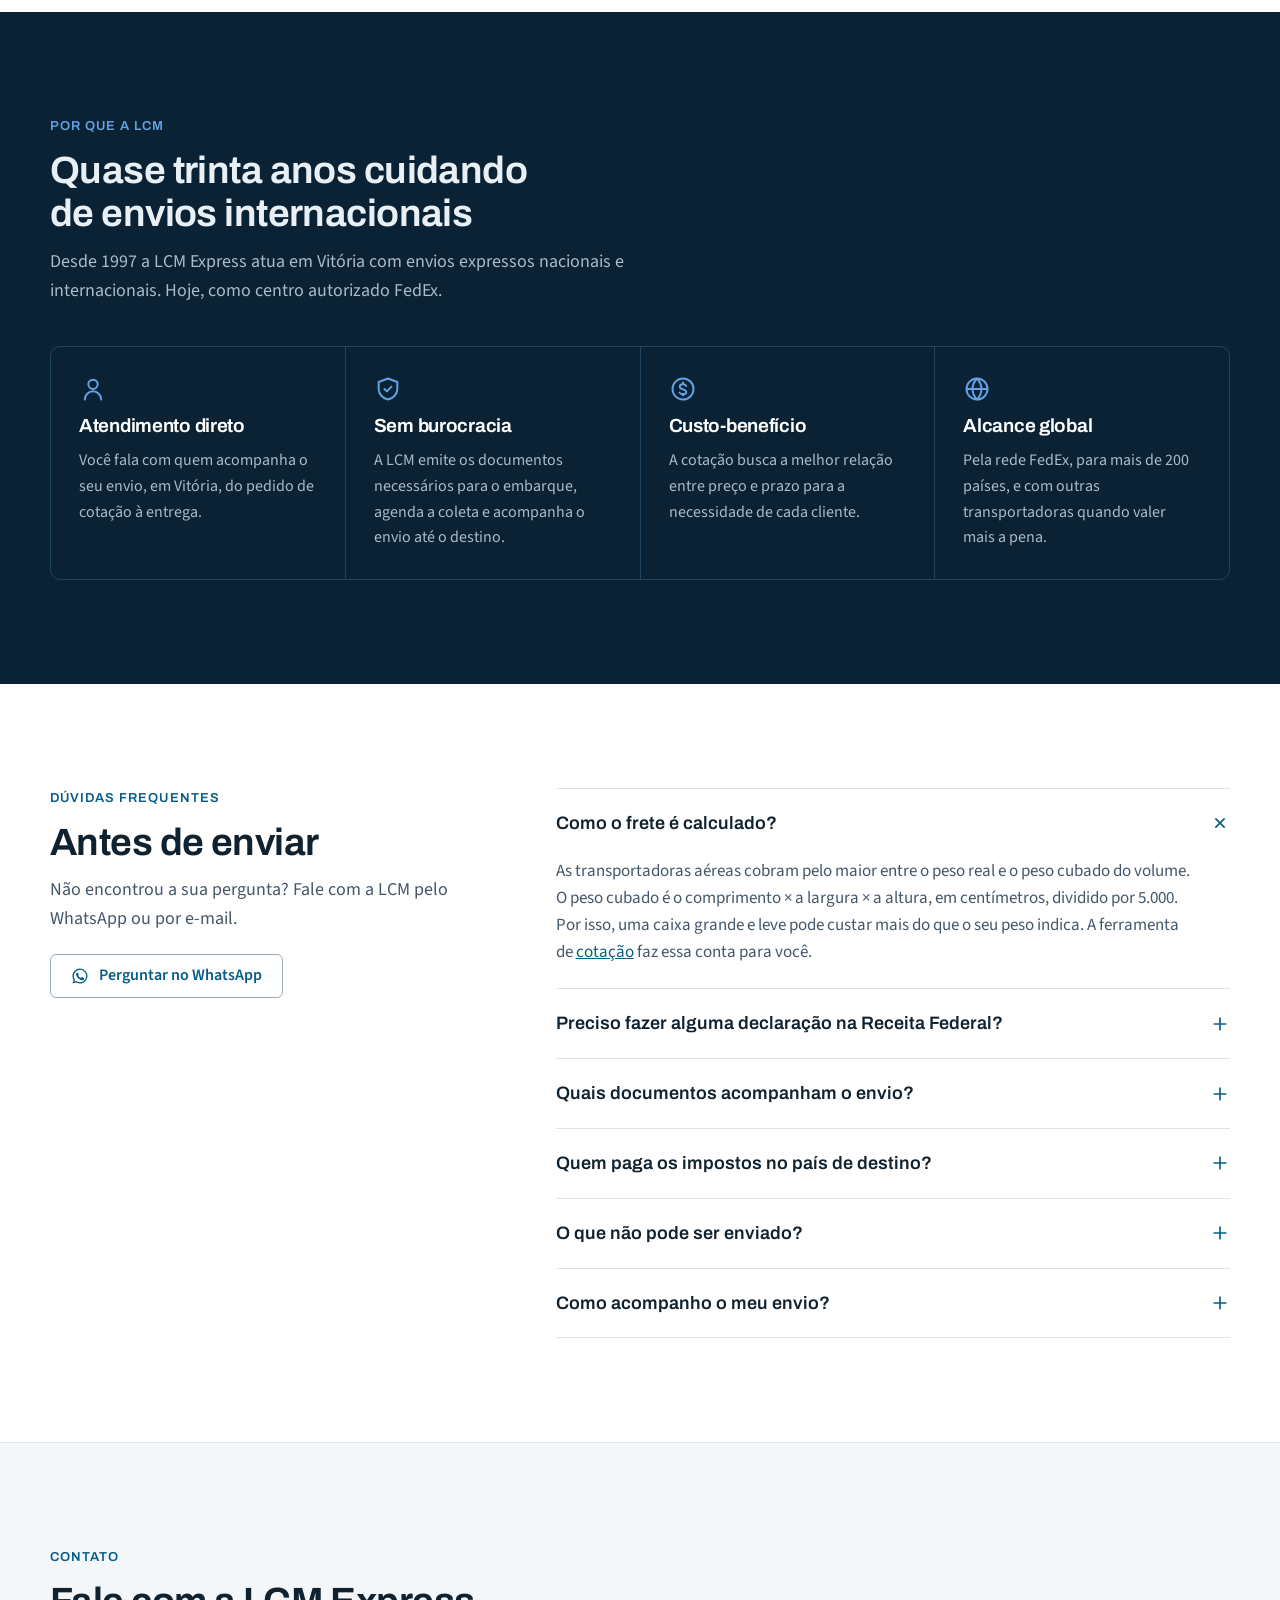
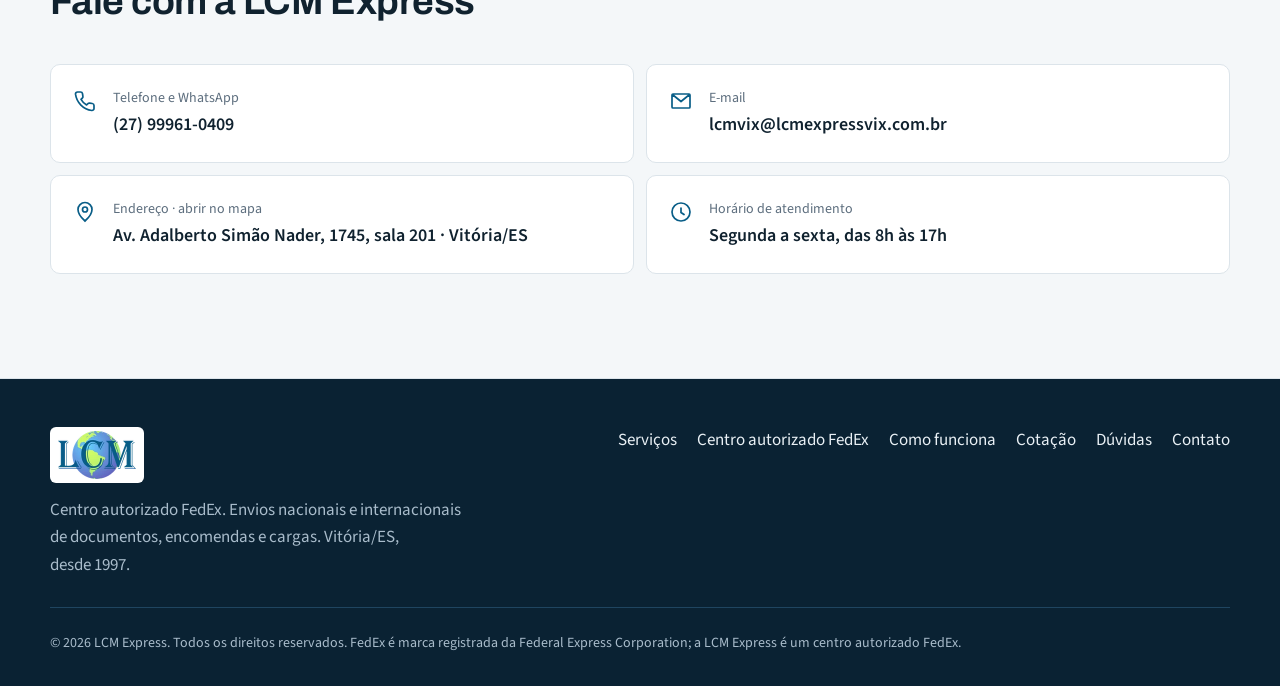
==== commit e091494b: "Troca 'Autorizada FedEx' por 'Centro autorizado FedEx' e tira o texto embaixo do nome no cabeçalho C" ====
--- a/index.html
+++ b/index.html
@@ -3,15 +3,15 @@
 <head>
 <meta charset="utf-8">
 <meta name="viewport" content="width=device-width, initial-scale=1, viewport-fit=cover">
-<title>LCM Express · Autorizada FedEx em Vitória/ES</title>
-<meta name="description" content="Autorizada FedEx em Vitória/ES desde 1997. Envios nacionais e internacionais de documentos, encomendas e cargas, com documentação, coleta e acompanhamento feitos pela LCM.">
+<title>LCM Express · Centro autorizado FedEx em Vitória/ES</title>
+<meta name="description" content="Centro autorizado FedEx em Vitória/ES desde 1997. Envios nacionais e internacionais de documentos, encomendas e cargas, com documentação, coleta e acompanhamento feitos pela LCM.">
 <link rel="canonical" href="https://lcmexpressvix.com.br/">
 <meta name="theme-color" content="#085D87">
 <meta property="og:type" content="website">
 <meta property="og:locale" content="pt_BR">
 <meta property="og:site_name" content="LCM Express">
 <meta property="og:url" content="https://lcmexpressvix.com.br/">
-<meta property="og:title" content="LCM Express · Autorizada FedEx em Vitória/ES">
+<meta property="og:title" content="LCM Express · Centro autorizado FedEx em Vitória/ES">
 <meta property="og:description" content="Envios nacionais e internacionais de documentos, encomendas e cargas. A LCM cuida de tudo, desde 1997.">
 <meta property="og:image" content="https://lcmexpressvix.com.br/assets/img/og-image.jpg">
 <meta property="og:image:width" content="1200">
@@ -28,7 +28,7 @@
   "@context": "https://schema.org",
   "@type": "LocalBusiness",
   "name": "LCM Express",
-  "description": "Autorizada FedEx em Vitória/ES: envios nacionais e internacionais de documentos, encomendas e cargas.",
+  "description": "Centro autorizado FedEx em Vitória/ES: envios nacionais e internacionais de documentos, encomendas e cargas.",
   "url": "https://lcmexpressvix.com.br/",
   "logo": "https://lcmexpressvix.com.br/assets/img/logo-lcm.png",
   "image": "https://lcmexpressvix.com.br/assets/img/og-image.jpg",
@@ -71,11 +71,11 @@
   <div class="wrap topo-in">
     <a class="marca" href="#conteudo">
       <img src="/assets/img/logo-96.webp" width="78" height="48" alt="">
-      <span><b>LCM Express</b><small>Autorizada FedEx · Vitória/ES</small></span>
+      <span><b>LCM Express</b></span>
     </a>
     <nav class="nav" id="nav" aria-label="Principal">
       <a href="#servicos">Serviços</a>
-      <a href="#fedex">Autorizada FedEx</a>
+      <a href="#fedex">Centro autorizado FedEx</a>
       <a href="#processo">Como funciona</a>
       <a href="#cotacao">Cotação</a>
       <a href="#duvidas">Dúvidas</a>
@@ -92,9 +92,9 @@
   <section class="hero" aria-labelledby="hero-titulo">
     <div class="wrap hero-in">
       <div class="hero-txt">
-        <p class="sobre-tit">Autorizada FedEx · Vitória/ES · desde 1997</p>
+        <p class="sobre-tit">Centro autorizado FedEx · Vitória/ES · desde 1997</p>
         <h1 id="hero-titulo">Envios nacionais e internacionais de documentos, encomendas e cargas.</h1>
-        <p class="lead">Como autorizada FedEx, a LCM Express cuida de todo o processo por você: prepara os documentos, agenda a coleta e acompanha o envio até a entrega, para mais de 200 países. Quando outra transportadora atende melhor o seu caso, a LCM também cota com ela.</p>
+        <p class="lead">Como centro autorizado FedEx, a LCM Express cuida de todo o processo por você: prepara os documentos, agenda a coleta e acompanha o envio até a entrega, para mais de 200 países. Quando outra transportadora atende melhor o seu caso, a LCM também cota com ela.</p>
         <div class="acoes">
           <a class="btn btn-pri btn-g" href="#cotacao">Solicitar cotação <svg class="ic"><use href="#i-seta"/></svg></a>
           <a class="btn btn-sec btn-g" href="https://wa.me/5527999610409" target="_blank" rel="noopener"><svg class="ic"><use href="#i-zap"/></svg>Falar no WhatsApp</a>
@@ -104,7 +104,7 @@
           <li><svg class="ic"><use href="#i-check"/></svg>Coleta agendada</li>
           <li><svg class="ic"><use href="#i-check"/></svg>Acompanhamento até a entrega</li>
         </ul>
-        <a class="selo-fedex" href="#fedex"><svg class="ic"><use href="#i-selo"/></svg><span><b>Autorizada FedEx</b><small>Ponto oficial de coleta, postagem e envio em Vitória/ES</small></span></a>
+        <a class="selo-fedex" href="#fedex"><svg class="ic"><use href="#i-selo"/></svg><span><b>Centro autorizado FedEx</b><small>Ponto oficial de coleta, postagem e envio em Vitória/ES</small></span></a>
       </div>
       <div class="globo-bloco">
         <figure class="globo" aria-hidden="true">
@@ -129,16 +129,16 @@
     </div>
   </section>
 
-  <!-- ============ AUTORIZADA FEDEX ============ -->
+  <!-- ============ CENTRO AUTORIZADO FEDEX ============ -->
   <section class="secao alt fedex" id="fedex" aria-labelledby="fdx-titulo">
     <div class="wrap fedex-in">
       <div class="cab rv">
-        <p class="sobre-tit">Autorizada FedEx</p>
+        <p class="sobre-tit">Centro autorizado FedEx</p>
         <h2 id="fdx-titulo">A FedEx em Vitória, com atendimento de quem conhece o processo</h2>
-        <p>A LCM Express é uma <b>autorizada FedEx</b>: tem a permissão oficial da FedEx para atuar como ponto de coleta, postagem e intermediação dos seus serviços. Você faz os seus envios nacionais e internacionais pela LCM, sem precisar ir a um centro da FedEx.</p>
+        <p>A LCM Express é um <b>centro autorizado FedEx</b>: tem a permissão oficial da FedEx para atuar como ponto de coleta, postagem e intermediação dos seus serviços. Você faz os seus envios nacionais e internacionais pela LCM, sem precisar ir a um centro da FedEx.</p>
       </div>
       <div class="fedex-cards">
-        <div class="fdx rv"><span class="fdx-selo"><svg class="ic"><use href="#i-selo"/></svg>Autorizada FedEx</span><h3>Serviços FedEx, nacionais e internacionais</h3><p>Documentos, encomendas e cargas pela rede FedEx, para mais de 200 países e para todo o Brasil.</p></div>
+        <div class="fdx rv"><span class="fdx-selo"><svg class="ic"><use href="#i-selo"/></svg>Centro autorizado FedEx</span><h3>Serviços FedEx, nacionais e internacionais</h3><p>Documentos, encomendas e cargas pela rede FedEx, para mais de 200 países e para todo o Brasil.</p></div>
         <div class="fdx rv"><svg class="ic"><use href="#i-pessoa"/></svg><h3>Atendimento local</h3><p>Uma equipe em Vitória que cota, prepara os documentos e acompanha cada envio com você.</p></div>
         <div class="fdx rv"><svg class="ic"><use href="#i-globo"/></svg><h3>Outras transportadoras</h3><p>Quando outra empresa de correio expresso atende melhor o seu caso, a LCM também cota com ela.</p></div>
       </div>
@@ -298,7 +298,7 @@
       <div class="cab rv">
         <p class="sobre-tit">Por que a LCM</p>
         <h2 id="dif-titulo">Quase trinta anos cuidando de envios internacionais</h2>
-        <p>Desde 1997 a LCM Express atua em Vitória com envios expressos nacionais e internacionais. Hoje, como autorizada FedEx.</p>
+        <p>Desde 1997 a LCM Express atua em Vitória com envios expressos nacionais e internacionais. Hoje, como centro autorizado FedEx.</p>
       </div>
       <div class="difs">
         <div class="dif rv"><svg class="ic"><use href="#i-pessoa"/></svg><h3>Atendimento direto</h3><p>Você fala com quem acompanha o seu envio, em Vitória, do pedido de cotação à entrega.</p></div>
@@ -366,9 +366,9 @@
 
 <footer class="rodape">
   <div class="wrap rodape-in">
-    <div class="rod-marca"><img src="/assets/img/logo-96.webp" width="78" height="48" alt="LCM Express" loading="lazy"><p>Autorizada FedEx. Envios nacionais e internacionais de documentos, encomendas e cargas. Vitória/ES, desde 1997.</p></div>
-    <nav aria-label="Rodapé"><a href="#servicos">Serviços</a><a href="#fedex">Autorizada FedEx</a><a href="#processo">Como funciona</a><a href="#cotacao">Cotação</a><a href="#duvidas">Dúvidas</a><a href="#contato">Contato</a></nav>
-    <p class="rod-copy">© <span id="ano">2026</span> LCM Express. Todos os direitos reservados. FedEx é marca registrada da Federal Express Corporation; a LCM Express é uma empresa autorizada FedEx.</p>
+    <div class="rod-marca"><img src="/assets/img/logo-96.webp" width="78" height="48" alt="LCM Express" loading="lazy"><p>Centro autorizado FedEx. Envios nacionais e internacionais de documentos, encomendas e cargas. Vitória/ES, desde 1997.</p></div>
+    <nav aria-label="Rodapé"><a href="#servicos">Serviços</a><a href="#fedex">Centro autorizado FedEx</a><a href="#processo">Como funciona</a><a href="#cotacao">Cotação</a><a href="#duvidas">Dúvidas</a><a href="#contato">Contato</a></nav>
+    <p class="rod-copy">© <span id="ano">2026</span> LCM Express. Todos os direitos reservados. FedEx é marca registrada da Federal Express Corporation; a LCM Express é um centro autorizado FedEx.</p>
   </div>
 </footer>
 
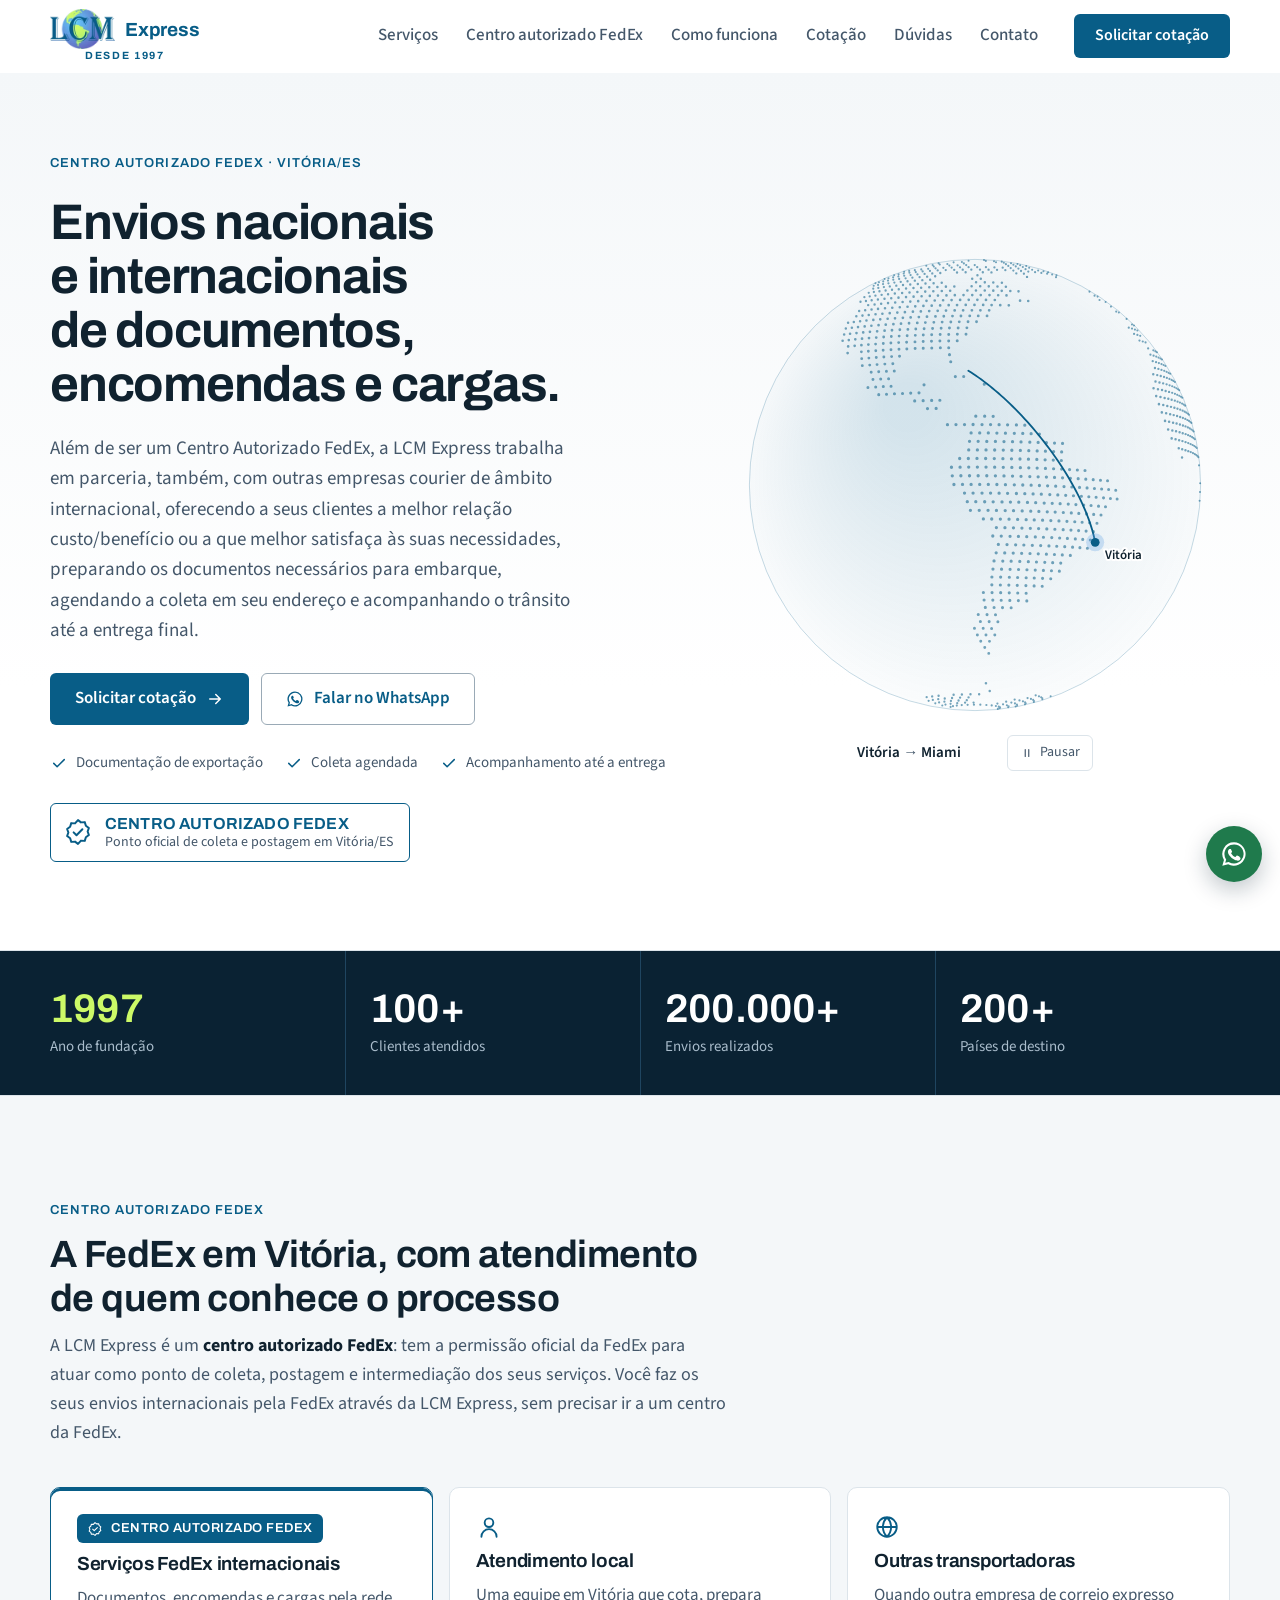
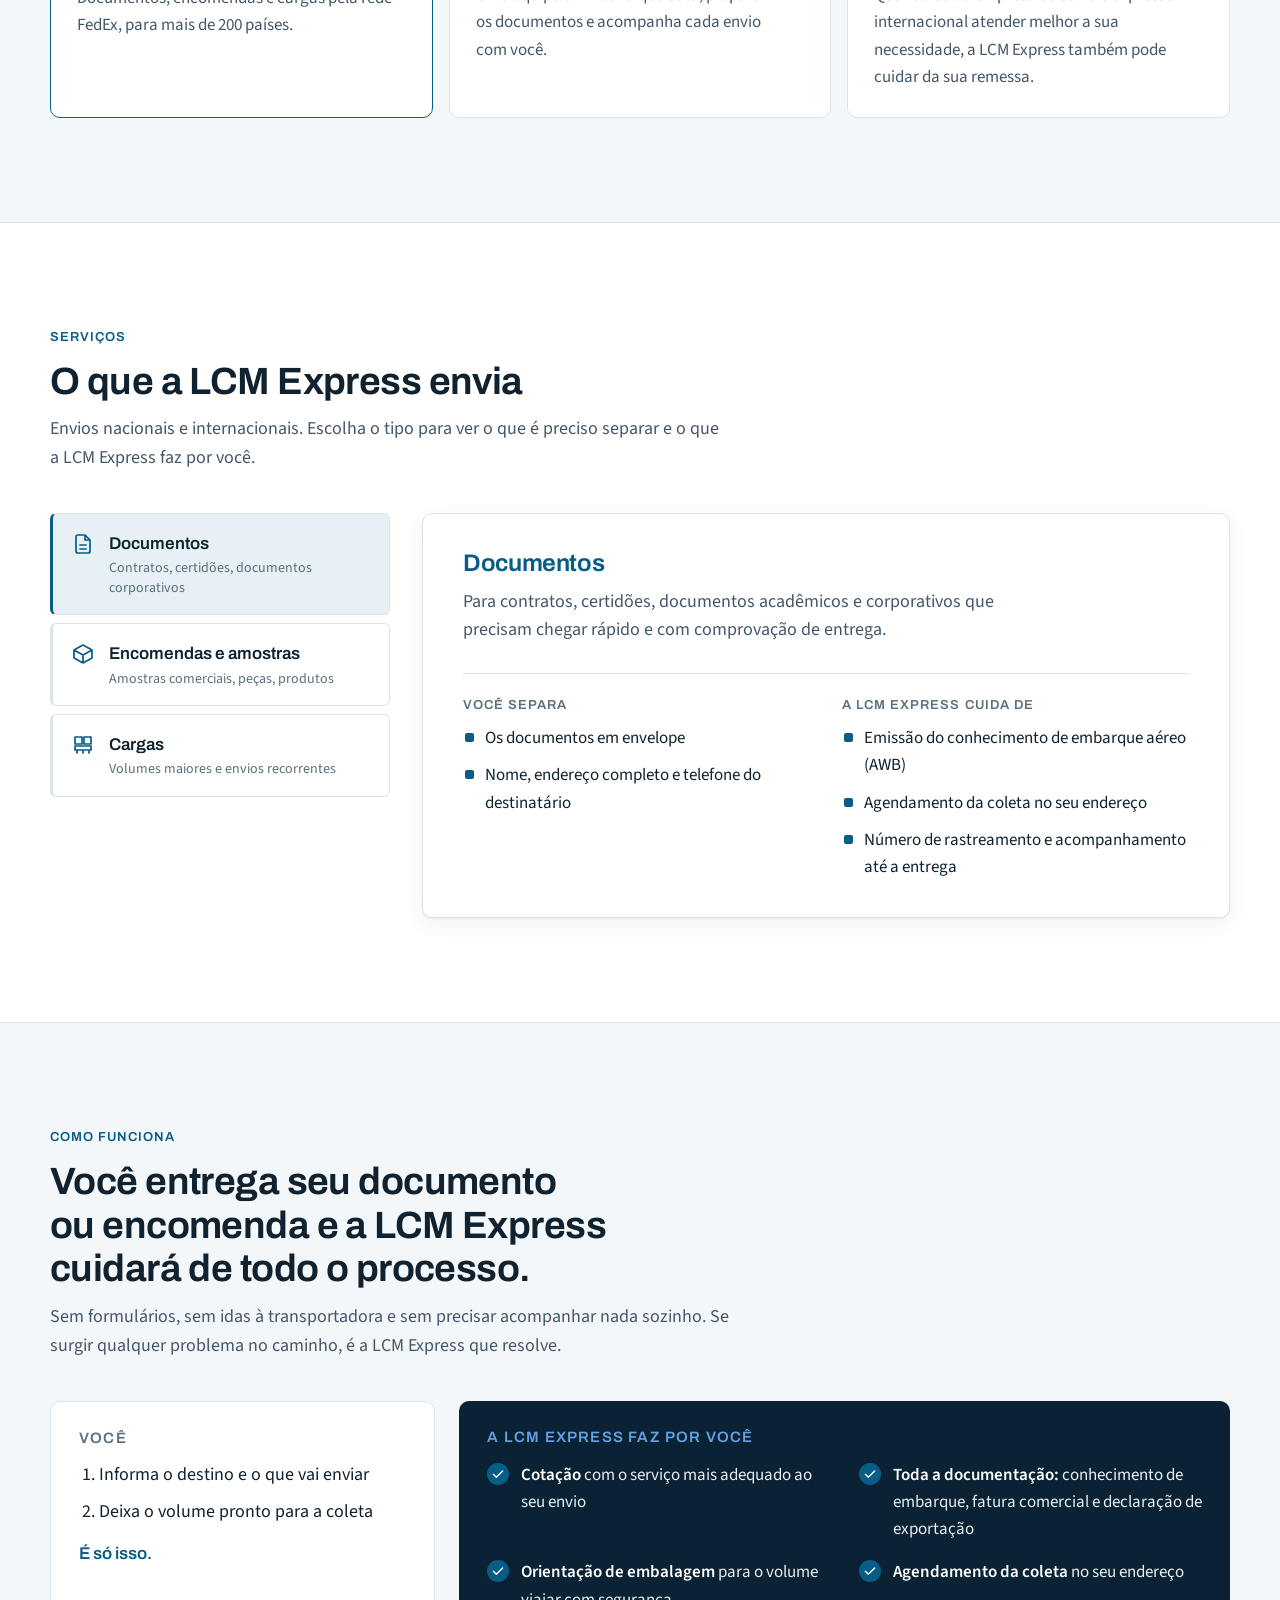
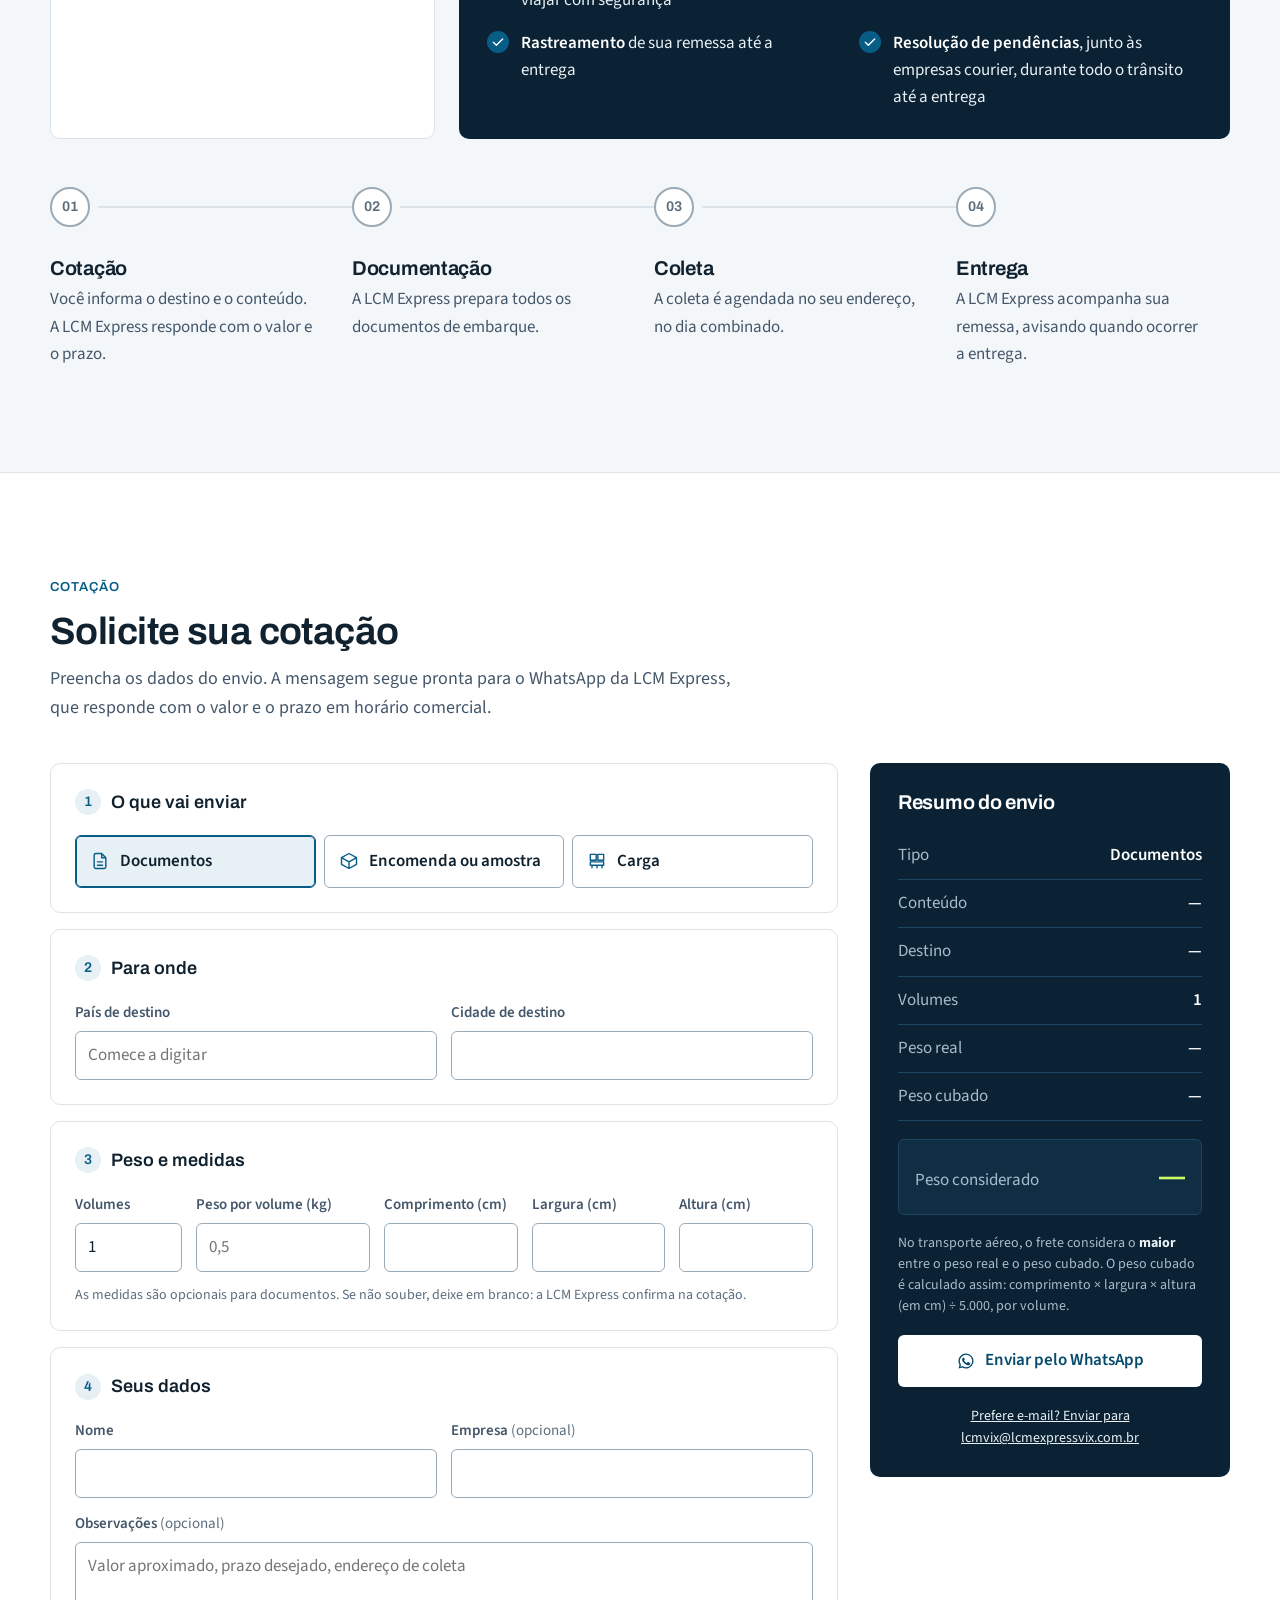
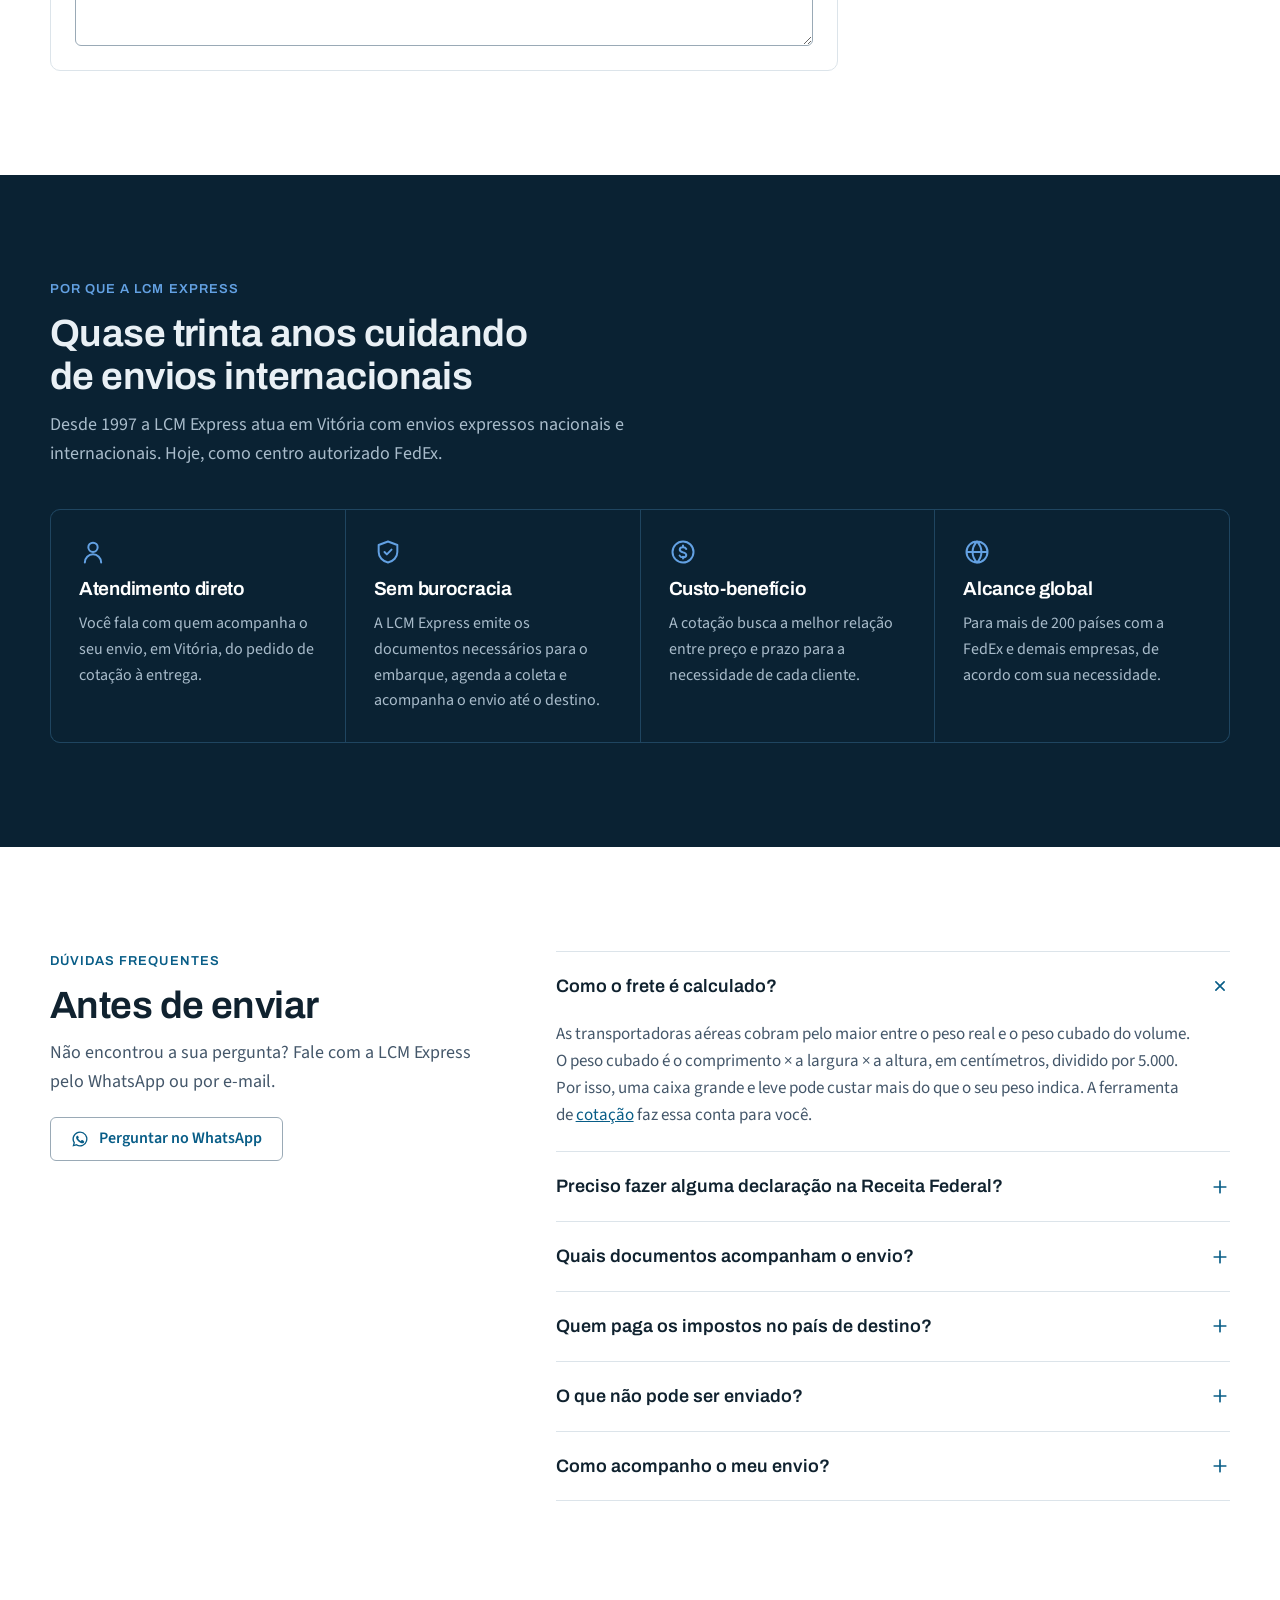
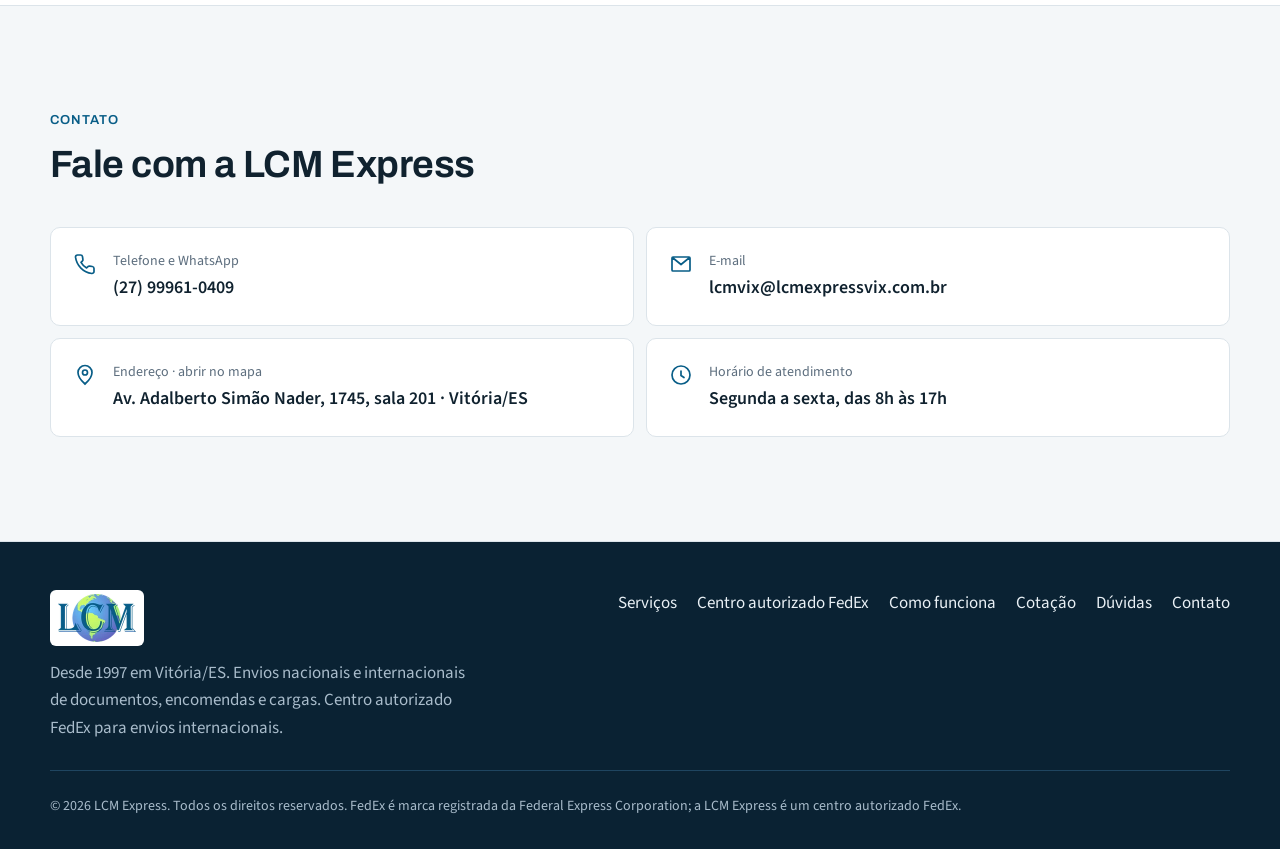
==== commit 12f48a85: "Ajustes pedidos pelo dono da LCM (documento de 09/11/2026) - Cabeçalho: logo + "Express" e "Desde 19" ====
--- a/index.html
+++ b/index.html
@@ -4,7 +4,7 @@
 <meta charset="utf-8">
 <meta name="viewport" content="width=device-width, initial-scale=1, viewport-fit=cover">
 <title>LCM Express · Centro autorizado FedEx em Vitória/ES</title>
-<meta name="description" content="Centro autorizado FedEx em Vitória/ES desde 1997. Envios nacionais e internacionais de documentos, encomendas e cargas, com documentação, coleta e acompanhamento feitos pela LCM.">
+<meta name="description" content="LCM Express, desde 1997 em Vitória/ES. Centro autorizado FedEx para envios internacionais e parceira de outras empresas courier: documentos, encomendas e cargas, com documentação, coleta e acompanhamento feitos pela LCM Express.">
 <link rel="canonical" href="https://lcmexpressvix.com.br/">
 <meta name="theme-color" content="#085D87">
 <meta property="og:type" content="website">
@@ -12,7 +12,7 @@
 <meta property="og:site_name" content="LCM Express">
 <meta property="og:url" content="https://lcmexpressvix.com.br/">
 <meta property="og:title" content="LCM Express · Centro autorizado FedEx em Vitória/ES">
-<meta property="og:description" content="Envios nacionais e internacionais de documentos, encomendas e cargas. A LCM cuida de tudo, desde 1997.">
+<meta property="og:description" content="Envios nacionais e internacionais de documentos, encomendas e cargas. A LCM Express cuida de tudo, desde 1997.">
 <meta property="og:image" content="https://lcmexpressvix.com.br/assets/img/og-image.jpg">
 <meta property="og:image:width" content="1200">
 <meta property="og:image:height" content="630">
@@ -28,7 +28,7 @@
   "@context": "https://schema.org",
   "@type": "LocalBusiness",
   "name": "LCM Express",
-  "description": "Centro autorizado FedEx em Vitória/ES: envios nacionais e internacionais de documentos, encomendas e cargas.",
+  "description": "Desde 1997 em Vitória/ES. Centro autorizado FedEx para envios internacionais; envios nacionais e internacionais de documentos, encomendas e cargas.",
   "url": "https://lcmexpressvix.com.br/",
   "logo": "https://lcmexpressvix.com.br/assets/img/logo-lcm.png",
   "image": "https://lcmexpressvix.com.br/assets/img/og-image.jpg",
@@ -70,8 +70,8 @@
 <header class="topo" id="topo">
   <div class="wrap topo-in">
     <a class="marca" href="#conteudo">
-      <img src="/assets/img/logo-96.webp" width="78" height="48" alt="">
-      <span><b>LCM Express</b></span>
+      <span class="marca-lin"><img src="/assets/img/logo-96.webp" width="78" height="48" alt="LCM"><b>Express</b></span>
+      <small class="marca-desde">Desde 1997</small>
     </a>
     <nav class="nav" id="nav" aria-label="Principal">
       <a href="#servicos">Serviços</a>
@@ -92,9 +92,9 @@
   <section class="hero" aria-labelledby="hero-titulo">
     <div class="wrap hero-in">
       <div class="hero-txt">
-        <p class="sobre-tit">Centro autorizado FedEx · Vitória/ES · desde 1997</p>
+        <p class="sobre-tit">Centro autorizado FedEx · Vitória/ES</p>
         <h1 id="hero-titulo">Envios nacionais e internacionais de documentos, encomendas e cargas.</h1>
-        <p class="lead">Como centro autorizado FedEx, a LCM Express cuida de todo o processo por você: prepara os documentos, agenda a coleta e acompanha o envio até a entrega, para mais de 200 países. Quando outra transportadora atende melhor o seu caso, a LCM também cota com ela.</p>
+        <p class="lead">Além de ser um Centro Autorizado FedEx, a LCM Express trabalha em parceria, também, com outras empresas courier de âmbito internacional, oferecendo a seus clientes a melhor relação custo/benefício ou a que melhor satisfaça às suas necessidades, preparando os documentos necessários para embarque, agendando a coleta em seu endereço e acompanhando o trânsito até a entrega final.</p>
         <div class="acoes">
           <a class="btn btn-pri btn-g" href="#cotacao">Solicitar cotação <svg class="ic"><use href="#i-seta"/></svg></a>
           <a class="btn btn-sec btn-g" href="https://wa.me/5527999610409" target="_blank" rel="noopener"><svg class="ic"><use href="#i-zap"/></svg>Falar no WhatsApp</a>
@@ -104,7 +104,7 @@
           <li><svg class="ic"><use href="#i-check"/></svg>Coleta agendada</li>
           <li><svg class="ic"><use href="#i-check"/></svg>Acompanhamento até a entrega</li>
         </ul>
-        <a class="selo-fedex" href="#fedex"><svg class="ic"><use href="#i-selo"/></svg><span><b>Centro autorizado FedEx</b><small>Ponto oficial de coleta, postagem e envio em Vitória/ES</small></span></a>
+        <a class="selo-fedex" href="#fedex"><svg class="ic"><use href="#i-selo"/></svg><span><b>Centro autorizado FedEx</b><small>Ponto oficial de coleta e postagem em Vitória/ES</small></span></a>
       </div>
       <div class="globo-bloco">
         <figure class="globo" aria-hidden="true">
@@ -124,7 +124,7 @@
     <div class="wrap numeros-in">
       <div class="num"><strong>1997</strong><span>Ano de fundação</span></div>
       <div class="num"><strong><span data-ate="100">100</span>+</strong><span>Clientes atendidos</span></div>
-      <div class="num"><strong><span data-ate="10000">10.000</span>+</strong><span>Envios realizados</span></div>
+      <div class="num"><strong><span data-ate="200000">200.000</span>+</strong><span>Envios realizados</span></div>
       <div class="num"><strong><span data-ate="200">200</span>+</strong><span>Países de destino</span></div>
     </div>
   </section>
@@ -135,12 +135,12 @@
       <div class="cab rv">
         <p class="sobre-tit">Centro autorizado FedEx</p>
         <h2 id="fdx-titulo">A FedEx em Vitória, com atendimento de quem conhece o processo</h2>
-        <p>A LCM Express é um <b>centro autorizado FedEx</b>: tem a permissão oficial da FedEx para atuar como ponto de coleta, postagem e intermediação dos seus serviços. Você faz os seus envios nacionais e internacionais pela LCM, sem precisar ir a um centro da FedEx.</p>
+        <p>A LCM Express é um <b>centro autorizado FedEx</b>: tem a permissão oficial da FedEx para atuar como ponto de coleta, postagem e intermediação dos seus serviços. Você faz os seus envios internacionais pela FedEx através da LCM Express, sem precisar ir a um centro da FedEx.</p>
       </div>
       <div class="fedex-cards">
-        <div class="fdx rv"><span class="fdx-selo"><svg class="ic"><use href="#i-selo"/></svg>Centro autorizado FedEx</span><h3>Serviços FedEx, nacionais e internacionais</h3><p>Documentos, encomendas e cargas pela rede FedEx, para mais de 200 países e para todo o Brasil.</p></div>
+        <div class="fdx rv"><span class="fdx-selo"><svg class="ic"><use href="#i-selo"/></svg>Centro autorizado FedEx</span><h3>Serviços FedEx internacionais</h3><p>Documentos, encomendas e cargas pela rede FedEx, para mais de 200 países.</p></div>
         <div class="fdx rv"><svg class="ic"><use href="#i-pessoa"/></svg><h3>Atendimento local</h3><p>Uma equipe em Vitória que cota, prepara os documentos e acompanha cada envio com você.</p></div>
-        <div class="fdx rv"><svg class="ic"><use href="#i-globo"/></svg><h3>Outras transportadoras</h3><p>Quando outra empresa de correio expresso atende melhor o seu caso, a LCM também cota com ela.</p></div>
+        <div class="fdx rv"><svg class="ic"><use href="#i-globo"/></svg><h3>Outras transportadoras</h3><p>Quando outra empresa de correio expresso internacional atender melhor a sua necessidade, a LCM Express também pode cuidar da sua remessa.</p></div>
       </div>
     </div>
   </section>
@@ -150,8 +150,8 @@
     <div class="wrap">
       <div class="cab rv">
         <p class="sobre-tit">Serviços</p>
-        <h2 id="serv-titulo">O que a LCM envia</h2>
-        <p>Envios nacionais e internacionais. Escolha o tipo para ver o que a LCM faz por você e o que é preciso separar.</p>
+        <h2 id="serv-titulo">O que a LCM Express envia</h2>
+        <p>Envios nacionais e internacionais. Escolha o tipo para ver o que é preciso separar e o que a LCM Express faz por você.</p>
       </div>
       <div class="servicos rv">
         <div class="abas" role="tablist" aria-label="Tipos de envio">
@@ -164,24 +164,24 @@
             <h3>Documentos</h3>
             <p class="painel-lead">Para contratos, certidões, documentos acadêmicos e corporativos que precisam chegar rápido e com comprovação de entrega.</p>
             <div class="painel-cols">
-              <div><h4>A LCM cuida de</h4><ul class="lista"><li>Emissão do conhecimento de embarque aéreo (AWB)</li><li>Agendamento da coleta no seu endereço</li><li>Número de rastreamento e acompanhamento até a entrega</li></ul></div>
               <div><h4>Você separa</h4><ul class="lista"><li>Os documentos em envelope</li><li>Nome, endereço completo e telefone do destinatário</li></ul></div>
+              <div><h4>A LCM Express cuida de</h4><ul class="lista"><li>Emissão do conhecimento de embarque aéreo (AWB)</li><li>Agendamento da coleta no seu endereço</li><li>Número de rastreamento e acompanhamento até a entrega</li></ul></div>
             </div>
           </div>
           <div class="painel" role="tabpanel" id="pn-enc" aria-labelledby="ab-enc" tabindex="0" hidden>
             <h3>Encomendas e amostras</h3>
             <p class="painel-lead">Para amostras comerciais, peças de reposição, produtos vendidos ao exterior e outros bens.</p>
             <div class="painel-cols">
-              <div><h4>A LCM cuida de</h4><ul class="lista"><li>Fatura comercial (commercial invoice) e conhecimento de embarque</li><li>Declaração de exportação junto à Receita Federal</li><li>Orientação de embalagem, coleta e acompanhamento</li></ul></div>
               <div><h4>Você separa</h4><ul class="lista"><li>A descrição, a quantidade e o valor de cada item</li><li>O peso e as medidas da caixa</li><li>A nota fiscal, quando houver</li></ul></div>
+              <div><h4>A LCM Express cuida de</h4><ul class="lista"><li>Fatura comercial (commercial invoice) e conhecimento de embarque</li><li>Declaração de exportação junto à Receita Federal</li><li>Orientação de embalagem, coleta e acompanhamento</li></ul></div>
             </div>
           </div>
           <div class="painel" role="tabpanel" id="pn-car" aria-labelledby="ab-car" tabindex="0" hidden>
             <h3>Cargas</h3>
             <p class="painel-lead">Para volumes maiores e empresas que enviam com frequência, com prioridade de embarque e prazos reduzidos.</p>
             <div class="painel-cols">
-              <div><h4>A LCM cuida de</h4><ul class="lista"><li>Cotação pelo peso considerado de cada volume</li><li>Toda a documentação de exportação</li><li>Agendamento da coleta e acompanhamento do embarque</li></ul></div>
               <div><h4>Você separa</h4><ul class="lista"><li>O peso e as medidas de cada volume</li><li>Os dados completos do destinatário no exterior</li><li>A nota fiscal, quando houver</li></ul></div>
+              <div><h4>A LCM Express cuida de</h4><ul class="lista"><li>Cotação pelo peso considerado de cada volume</li><li>Toda a documentação de exportação</li><li>Agendamento da coleta e acompanhamento do embarque</li></ul></div>
             </div>
           </div>
         </div>
@@ -189,13 +189,13 @@
     </div>
   </section>
 
-  <!-- ============ A LCM CUIDA DE TUDO ============ -->
+  <!-- ============ A LCM EXPRESS CUIDA DE TUDO ============ -->
   <section class="secao alt" id="processo" aria-labelledby="proc-titulo">
     <div class="wrap">
       <div class="cab rv">
         <p class="sobre-tit">Como funciona</p>
-        <h2 id="proc-titulo">Você entrega o envio. A LCM cuida de todo o resto.</h2>
-        <p>Sem formulários, sem idas à transportadora e sem precisar acompanhar nada sozinho. Se surgir qualquer problema no caminho, é a LCM que resolve.</p>
+        <h2 id="proc-titulo">Você entrega seu documento ou encomenda e a LCM Express cuidará de todo o processo.</h2>
+        <p>Sem formulários, sem idas à transportadora e sem precisar acompanhar nada sozinho. Se surgir qualquer problema no caminho, é a LCM Express que resolve.</p>
       </div>
       <div class="divisao rv">
         <div class="div-voce">
@@ -207,22 +207,22 @@
           <p class="div-nota">É só isso.</p>
         </div>
         <div class="div-lcm">
-          <h3>A LCM faz por você</h3>
+          <h3>A LCM Express faz por você</h3>
           <ul class="faz">
             <li><svg class="ic"><use href="#i-check"/></svg><span><b>Cotação</b> com o serviço mais adequado ao seu envio</span></li>
             <li><svg class="ic"><use href="#i-check"/></svg><span><b>Toda a documentação:</b> conhecimento de embarque, fatura comercial e declaração de exportação</span></li>
             <li><svg class="ic"><use href="#i-check"/></svg><span><b>Orientação de embalagem</b> para o volume viajar com segurança</span></li>
             <li><svg class="ic"><use href="#i-check"/></svg><span><b>Agendamento da coleta</b> no seu endereço</span></li>
-            <li><svg class="ic"><use href="#i-check"/></svg><span><b>Acompanhamento</b> do rastreamento até a entrega</span></li>
-            <li><svg class="ic"><use href="#i-check"/></svg><span><b>Resolução de pendências</b> no caminho, como alfândega, endereço ou atraso, direto com a transportadora</span></li>
+            <li><svg class="ic"><use href="#i-check"/></svg><span><b>Rastreamento</b> de sua remessa até a entrega</span></li>
+            <li><svg class="ic"><use href="#i-check"/></svg><span><b>Resolução de pendências</b>, junto às empresas courier, durante todo o trânsito até a entrega</span></li>
           </ul>
         </div>
       </div>
       <ol class="etapas" id="etapas">
-        <li class="etapa"><span class="n">01</span><h3>Cotação</h3><p>Você informa o destino e o conteúdo. A LCM responde com o valor e o prazo.</p></li>
-        <li class="etapa"><span class="n">02</span><h3>Documentação</h3><p>A LCM prepara todos os documentos de embarque e de exportação.</p></li>
+        <li class="etapa"><span class="n">01</span><h3>Cotação</h3><p>Você informa o destino e o conteúdo. A LCM Express responde com o valor e o prazo.</p></li>
+        <li class="etapa"><span class="n">02</span><h3>Documentação</h3><p>A LCM Express prepara todos os documentos de embarque.</p></li>
         <li class="etapa"><span class="n">03</span><h3>Coleta</h3><p>A coleta é agendada no seu endereço, no dia combinado.</p></li>
-        <li class="etapa"><span class="n">04</span><h3>Entrega</h3><p>A LCM acompanha o envio e avisa você até a entrega.</p></li>
+        <li class="etapa"><span class="n">04</span><h3>Entrega</h3><p>A LCM Express acompanha sua remessa, avisando quando ocorrer a entrega.</p></li>
       </ol>
     </div>
   </section>
@@ -233,7 +233,7 @@
       <div class="cab rv">
         <p class="sobre-tit">Cotação</p>
         <h2 id="cot-titulo">Solicite sua cotação</h2>
-        <p>Preencha os dados do envio. A mensagem segue pronta para o WhatsApp da LCM, que responde com o valor e o prazo em horário comercial.</p>
+        <p>Preencha os dados do envio. A mensagem segue pronta para o WhatsApp da LCM Express, que responde com o valor e o prazo em horário comercial.</p>
       </div>
       <div class="cotacao rv">
         <form class="cot-form" id="cot" novalidate>
@@ -262,7 +262,7 @@
               <div class="campo"><label for="c-l">Largura (cm)</label><input id="c-l" name="l" type="number" inputmode="decimal" min="0" step="1"></div>
               <div class="campo"><label for="c-a">Altura (cm)</label><input id="c-a" name="a" type="number" inputmode="decimal" min="0" step="1"></div>
             </div>
-            <p class="dica">As medidas são opcionais para documentos. Se não souber, deixe em branco: a LCM confirma na cotação.</p>
+            <p class="dica">As medidas são opcionais para documentos. Se não souber, deixe em branco: a LCM Express confirma na cotação.</p>
           </fieldset>
           <fieldset class="grupo">
             <legend><span class="g-n">4</span>Seus dados</legend>
@@ -296,15 +296,15 @@
   <section class="secao escura" id="diferenciais" aria-labelledby="dif-titulo">
     <div class="wrap">
       <div class="cab rv">
-        <p class="sobre-tit">Por que a LCM</p>
+        <p class="sobre-tit">Por que a LCM Express</p>
         <h2 id="dif-titulo">Quase trinta anos cuidando de envios internacionais</h2>
         <p>Desde 1997 a LCM Express atua em Vitória com envios expressos nacionais e internacionais. Hoje, como centro autorizado FedEx.</p>
       </div>
       <div class="difs">
         <div class="dif rv"><svg class="ic"><use href="#i-pessoa"/></svg><h3>Atendimento direto</h3><p>Você fala com quem acompanha o seu envio, em Vitória, do pedido de cotação à entrega.</p></div>
-        <div class="dif rv"><svg class="ic"><use href="#i-escudo"/></svg><h3>Sem burocracia</h3><p>A LCM emite os documentos necessários para o embarque, agenda a coleta e acompanha o envio até o destino.</p></div>
+        <div class="dif rv"><svg class="ic"><use href="#i-escudo"/></svg><h3>Sem burocracia</h3><p>A LCM Express emite os documentos necessários para o embarque, agenda a coleta e acompanha o envio até o destino.</p></div>
         <div class="dif rv"><svg class="ic"><use href="#i-moeda"/></svg><h3>Custo-benefício</h3><p>A cotação busca a melhor relação entre preço e prazo para a necessidade de cada cliente.</p></div>
-        <div class="dif rv"><svg class="ic"><use href="#i-globo"/></svg><h3>Alcance global</h3><p>Pela rede FedEx, para mais de 200 países, e com outras transportadoras quando valer mais a pena.</p></div>
+        <div class="dif rv"><svg class="ic"><use href="#i-globo"/></svg><h3>Alcance global</h3><p>Para mais de 200 países com a FedEx e demais empresas, de acordo com sua necessidade.</p></div>
       </div>
     </div>
   </section>
@@ -315,7 +315,7 @@
       <div class="cab rv">
         <p class="sobre-tit">Dúvidas frequentes</p>
         <h2 id="duv-titulo">Antes de enviar</h2>
-        <p>Não encontrou a sua pergunta? Fale com a LCM pelo WhatsApp ou por e-mail.</p>
+        <p>Não encontrou a sua pergunta? Fale com a LCM Express pelo WhatsApp ou por e-mail.</p>
         <a class="btn btn-sec" href="https://wa.me/5527999610409" target="_blank" rel="noopener"><svg class="ic"><use href="#i-zap"/></svg>Perguntar no WhatsApp</a>
       </div>
       <div class="faq rv">
@@ -325,23 +325,23 @@
         </details>
         <details>
           <summary>Preciso fazer alguma declaração na Receita Federal?<svg class="ic"><use href="#i-mais"/></svg></summary>
-          <div><p>Não diretamente. Nos envios expressos, a declaração de exportação é registrada pela empresa de courier. Para bens de até US$ 1.000, sem licença de exportação, é usada a Declaração de Remessas de Exportação (DRE). Acima disso, ou quando o produto exige licença, é registrada a Declaração Única de Exportação (DU-E), sem necessidade de o remetente ter habilitação no Siscomex. A LCM orienta qual se aplica ao seu envio.</p></div>
+          <div><p>Não diretamente. Nos envios expressos, a declaração de exportação é registrada pela empresa de courier. Para bens de até US$ 1.000, sem licença de exportação, é usada a Declaração de Remessas de Exportação (DRE). Acima disso, ou quando o produto exige licença, é registrada a Declaração Única de Exportação (DU-E), sem necessidade de o remetente ter habilitação no Siscomex. A LCM Express orienta qual se aplica ao seu envio.</p></div>
         </details>
         <details>
           <summary>Quais documentos acompanham o envio?<svg class="ic"><use href="#i-mais"/></svg></summary>
-          <div><p>Todo envio segue com o conhecimento de embarque aéreo (AWB). Quando há mercadoria, também vai a fatura comercial (commercial invoice), com a descrição, a quantidade e o valor de cada item. A LCM prepara esses documentos com as informações que você passar.</p></div>
+          <div><p>Todo envio segue com o conhecimento de embarque aéreo (AWB). Quando há mercadoria, também vai a fatura comercial (commercial invoice), com a descrição, a quantidade e o valor de cada item. A LCM Express prepara esses documentos com as informações que você passar.</p></div>
         </details>
         <details>
           <summary>Quem paga os impostos no país de destino?<svg class="ic"><use href="#i-mais"/></svg></summary>
-          <div><p>Os impostos e taxas de importação são definidos pelo país de destino. Na cotação, a LCM informa como funciona para o destino escolhido e quem fica responsável pelo pagamento.</p></div>
+          <div><p>Os impostos e taxas de importação são definidos pelo país de destino. Na cotação, a LCM Express informa como funciona para o destino escolhido e quem fica responsável pelo pagamento.</p></div>
         </details>
         <details>
           <summary>O que não pode ser enviado?<svg class="ic"><use href="#i-mais"/></svg></summary>
-          <div><p>Cada transportadora e cada país de destino têm a sua lista de itens proibidos ou restritos. Artigos perigosos, como produtos inflamáveis, seguem regras especiais ou não podem ser transportados. Consulte a LCM antes de embalar.</p></div>
+          <div><p>Cada transportadora e cada país de destino têm a sua lista de itens proibidos ou restritos. Artigos perigosos, como produtos inflamáveis, seguem regras especiais ou não podem ser transportados. Consulte a LCM Express antes de embalar.</p></div>
         </details>
         <details>
           <summary>Como acompanho o meu envio?<svg class="ic"><use href="#i-mais"/></svg></summary>
-          <div><p>Depois da coleta, você recebe o número de rastreamento da transportadora. A LCM também acompanha o envio e avisa você se houver qualquer pendência.</p></div>
+          <div><p>Depois da coleta, você recebe o número de rastreamento da transportadora. A LCM Express também acompanha o envio e avisa você se houver qualquer pendência.</p></div>
         </details>
       </div>
     </div>
@@ -366,7 +366,7 @@
 
 <footer class="rodape">
   <div class="wrap rodape-in">
-    <div class="rod-marca"><img src="/assets/img/logo-96.webp" width="78" height="48" alt="LCM Express" loading="lazy"><p>Centro autorizado FedEx. Envios nacionais e internacionais de documentos, encomendas e cargas. Vitória/ES, desde 1997.</p></div>
+    <div class="rod-marca"><img src="/assets/img/logo-96.webp" width="78" height="48" alt="LCM Express" loading="lazy"><p>Desde 1997 em Vitória/ES. Envios nacionais e internacionais de documentos, encomendas e cargas. Centro autorizado FedEx para envios internacionais.</p></div>
     <nav aria-label="Rodapé"><a href="#servicos">Serviços</a><a href="#fedex">Centro autorizado FedEx</a><a href="#processo">Como funciona</a><a href="#cotacao">Cotação</a><a href="#duvidas">Dúvidas</a><a href="#contato">Contato</a></nav>
     <p class="rod-copy">© <span id="ano">2026</span> LCM Express. Todos os direitos reservados. FedEx é marca registrada da Federal Express Corporation; a LCM Express é um centro autorizado FedEx.</p>
   </div>
--- a/assets/css/site.css
+++ b/assets/css/site.css
@@ -50,11 +50,11 @@
 .topo { position: sticky; top: 0; z-index: 50; background: rgba(255,255,255,.96); border-bottom: 1px solid transparent; transition: border-color .2s, box-shadow .2s; }
 .topo.rolou { border-bottom-color: var(--linha); box-shadow: 0 4px 18px rgba(10,34,51,.05); }
 .topo-in { display: flex; align-items: center; gap: 24px; min-height: 72px; }
-.marca { display: flex; align-items: center; gap: 12px; text-decoration: none; color: var(--tinta); margin-right: auto; }
-.marca img { width: auto; height: 44px; }
-.marca span { display: grid; line-height: 1.15; }
-.marca b { font-family: var(--titulo); font-size: 18px; font-weight: 700; color: var(--pet); letter-spacing: -.01em; }
-.marca small { font-size: 13px; color: var(--tinta-3); }
+.marca { display: flex; flex-direction: column; align-items: center; gap: 1px; padding-block: 6px; text-decoration: none; color: var(--tinta); margin-right: auto; }
+.marca-lin { display: flex; align-items: center; gap: 10px; }
+.marca img { width: auto; height: 40px; }
+.marca b { font-family: var(--titulo); font-size: 19px; font-weight: 700; color: var(--pet); letter-spacing: -.01em; line-height: 1; }
+.marca-desde { font-family: var(--titulo); font-size: 10.5px; font-weight: 700; letter-spacing: .16em; text-transform: uppercase; color: var(--pet); line-height: 1.2; }
 .nav { display: flex; gap: 4px; }
 .nav a { padding: 8px 12px; border-radius: var(--r); color: var(--tinta-2); font-weight: 500; text-decoration: none; }
 .nav a:hover { color: var(--pet); background: var(--fundo-2); }
@@ -67,7 +67,7 @@
   .nav a { padding: 14px 4px; border-bottom: 1px solid var(--linha); border-radius: 0; }
   .nav a:last-child { border-bottom: 0; }
 }
-@media (max-width: 420px) { .marca small { display: none; } }
+
 
 /* início */
 .hero { border-bottom: 1px solid var(--linha); background: linear-gradient(180deg, var(--fundo-2), #fff 70%); }
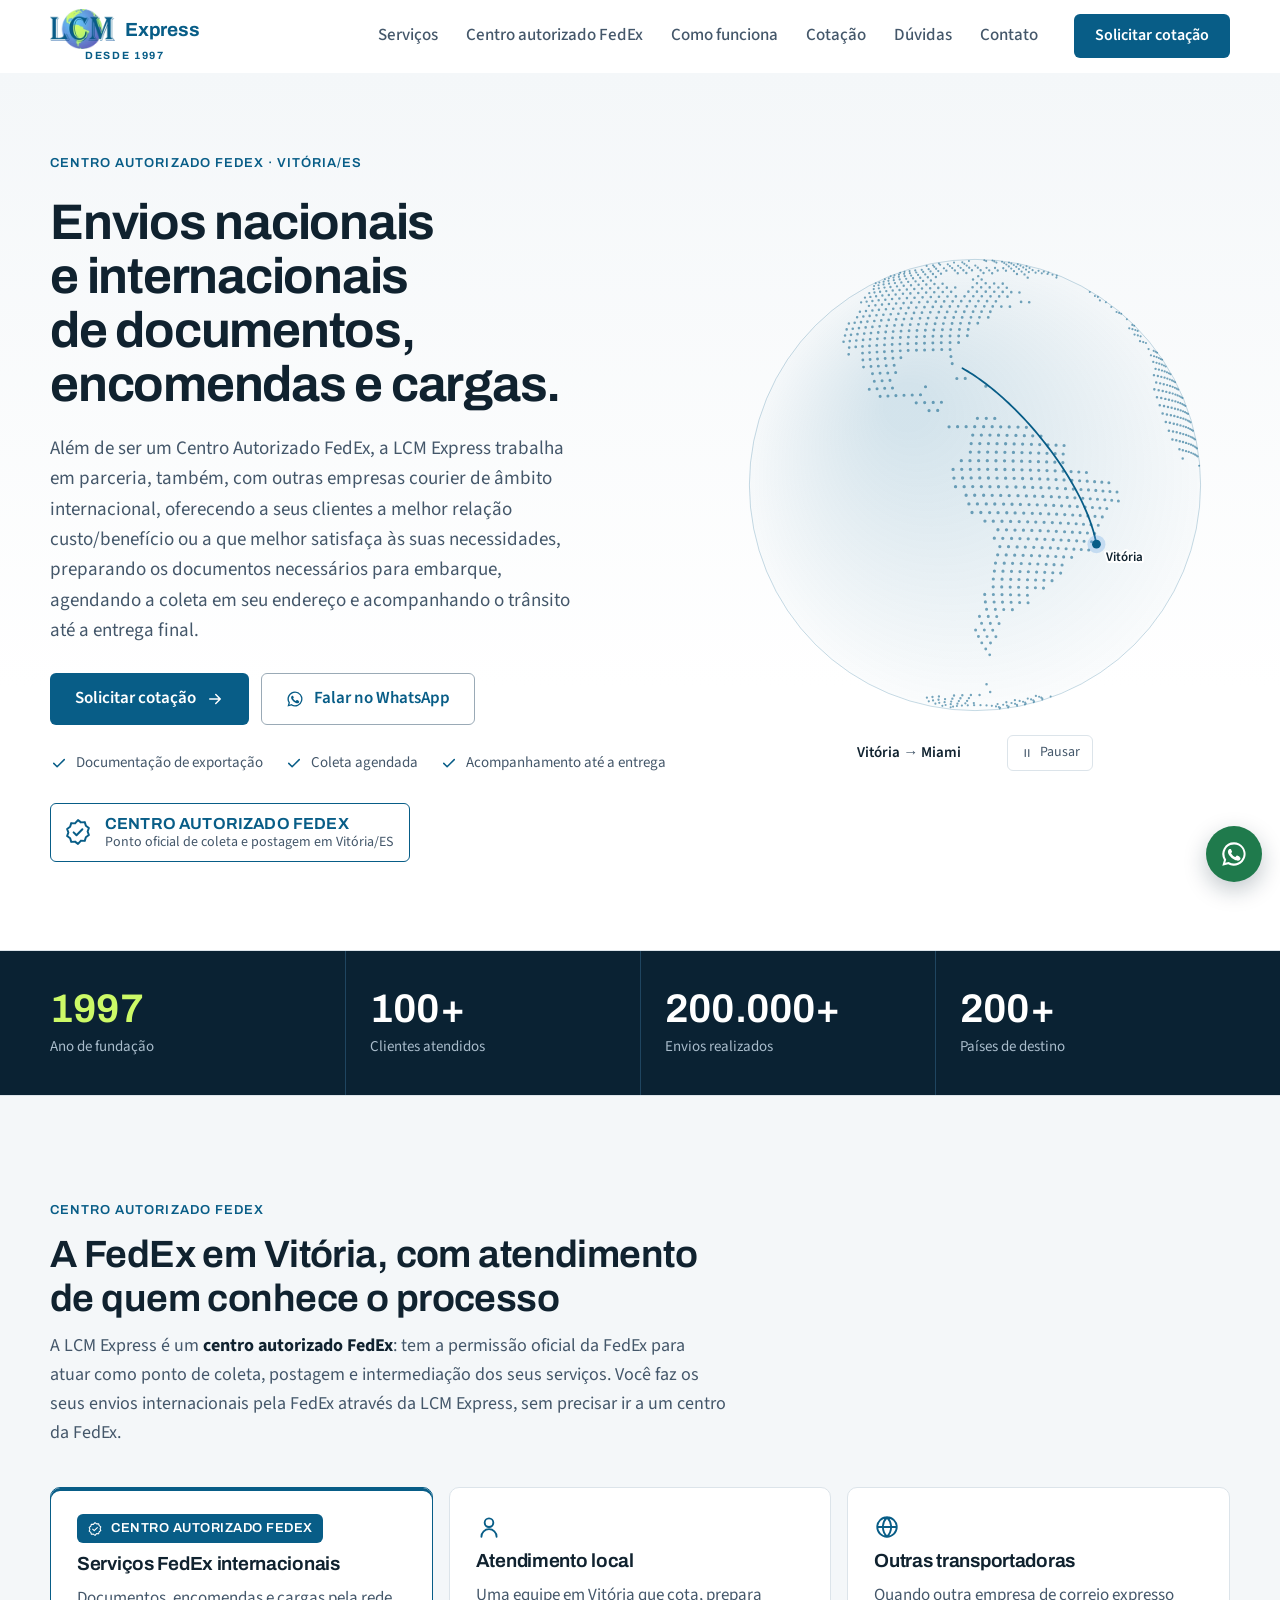
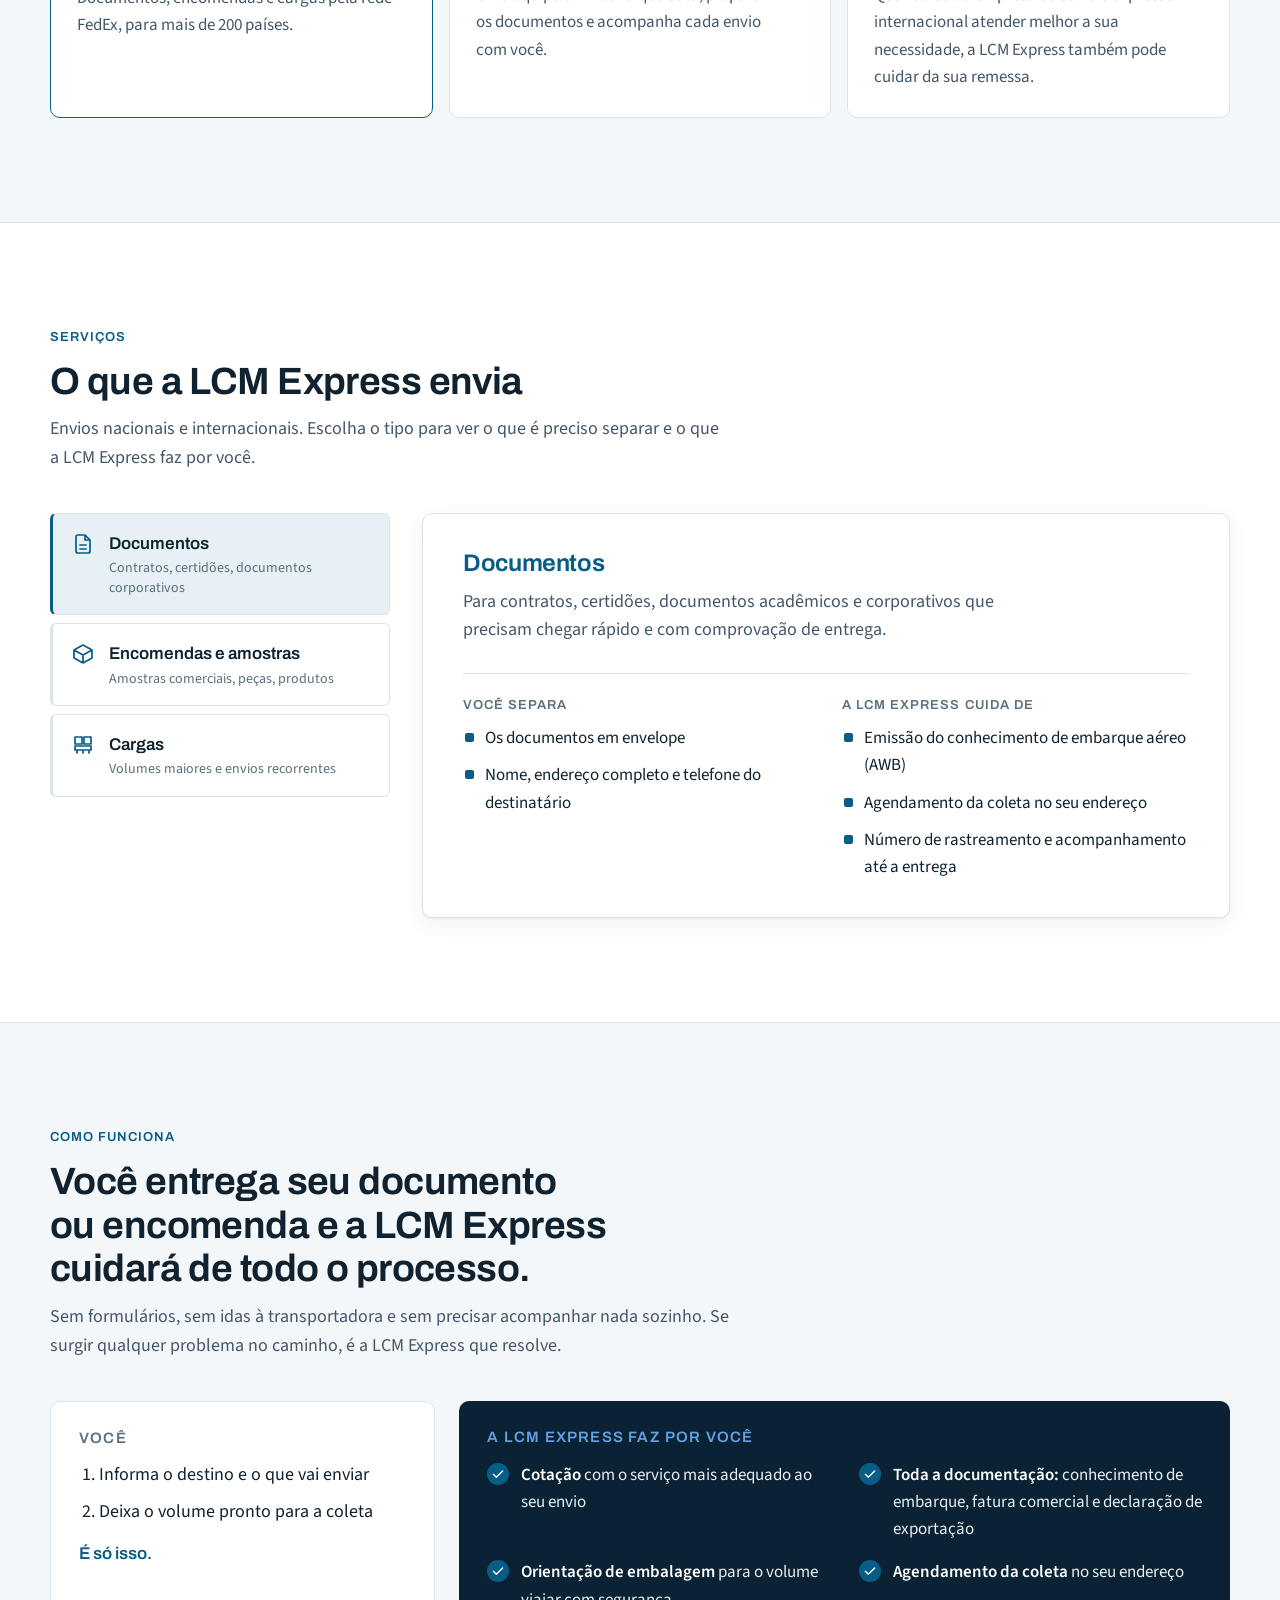
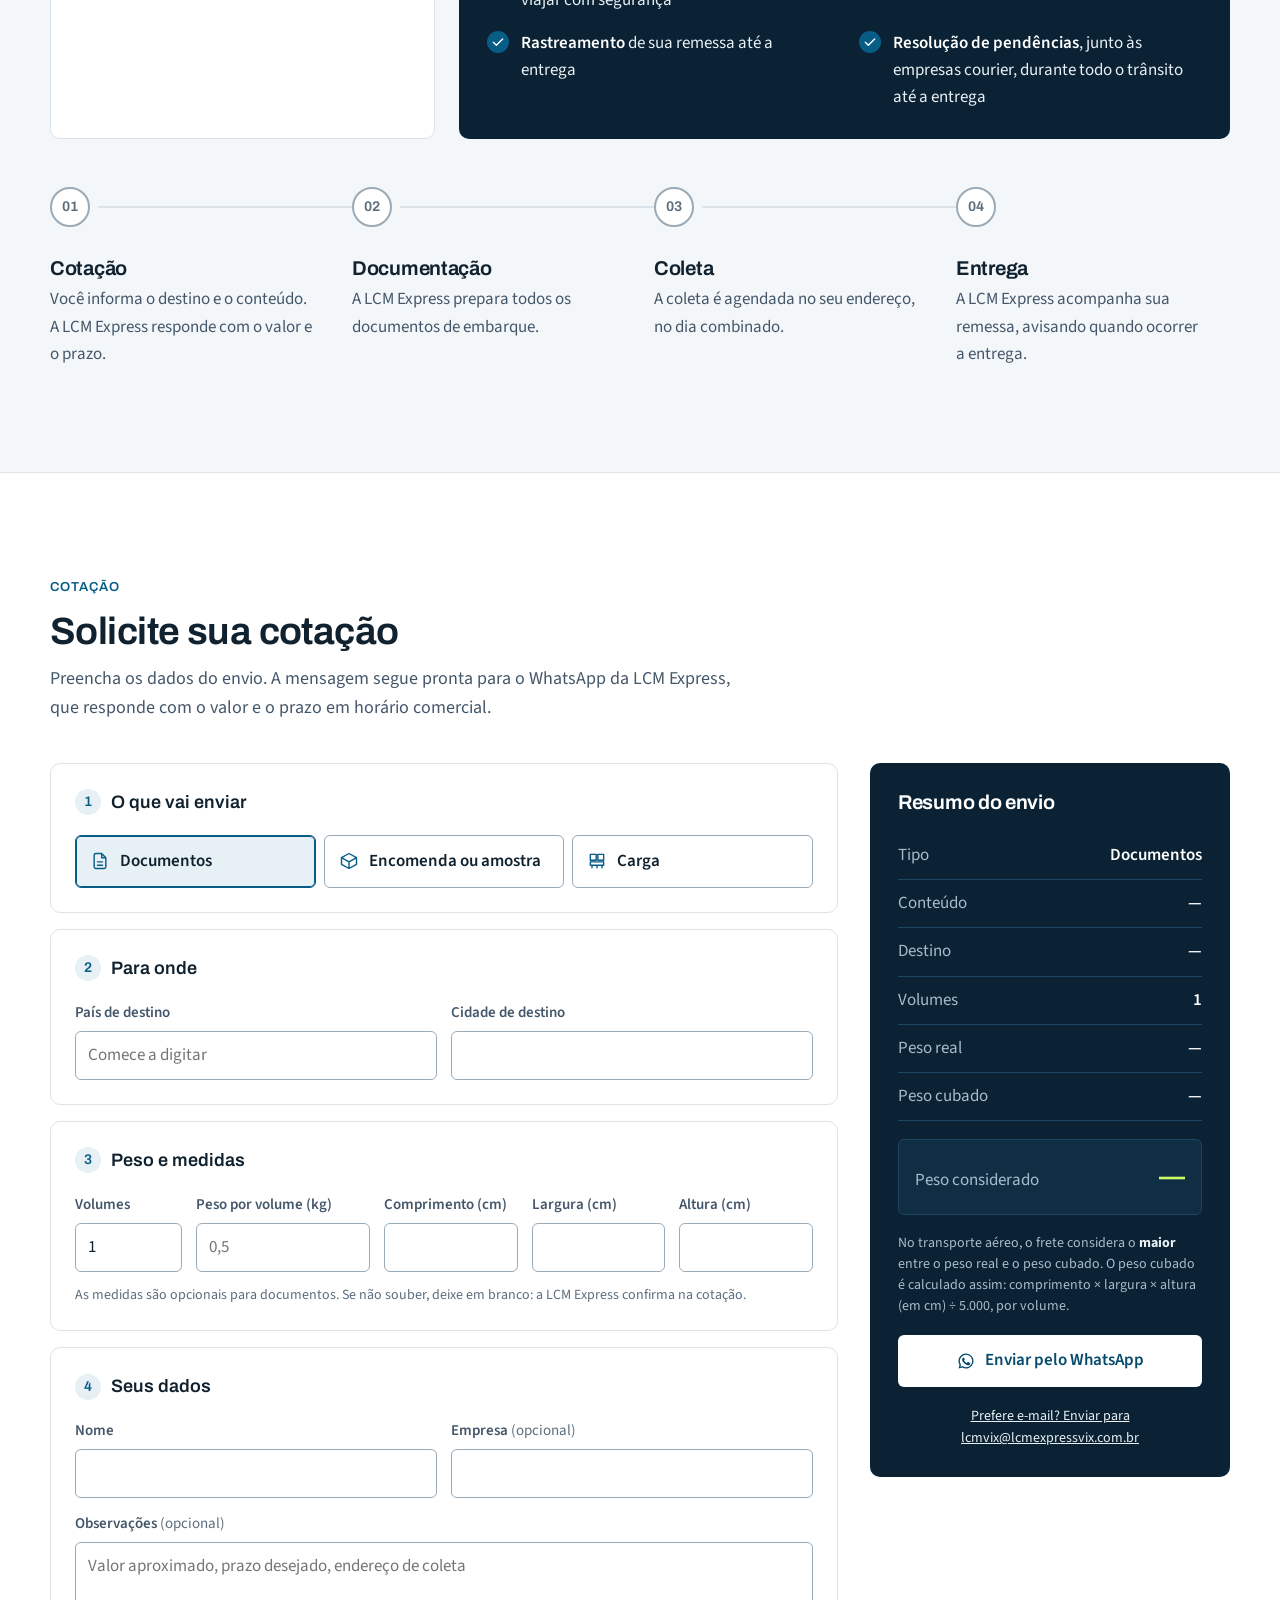
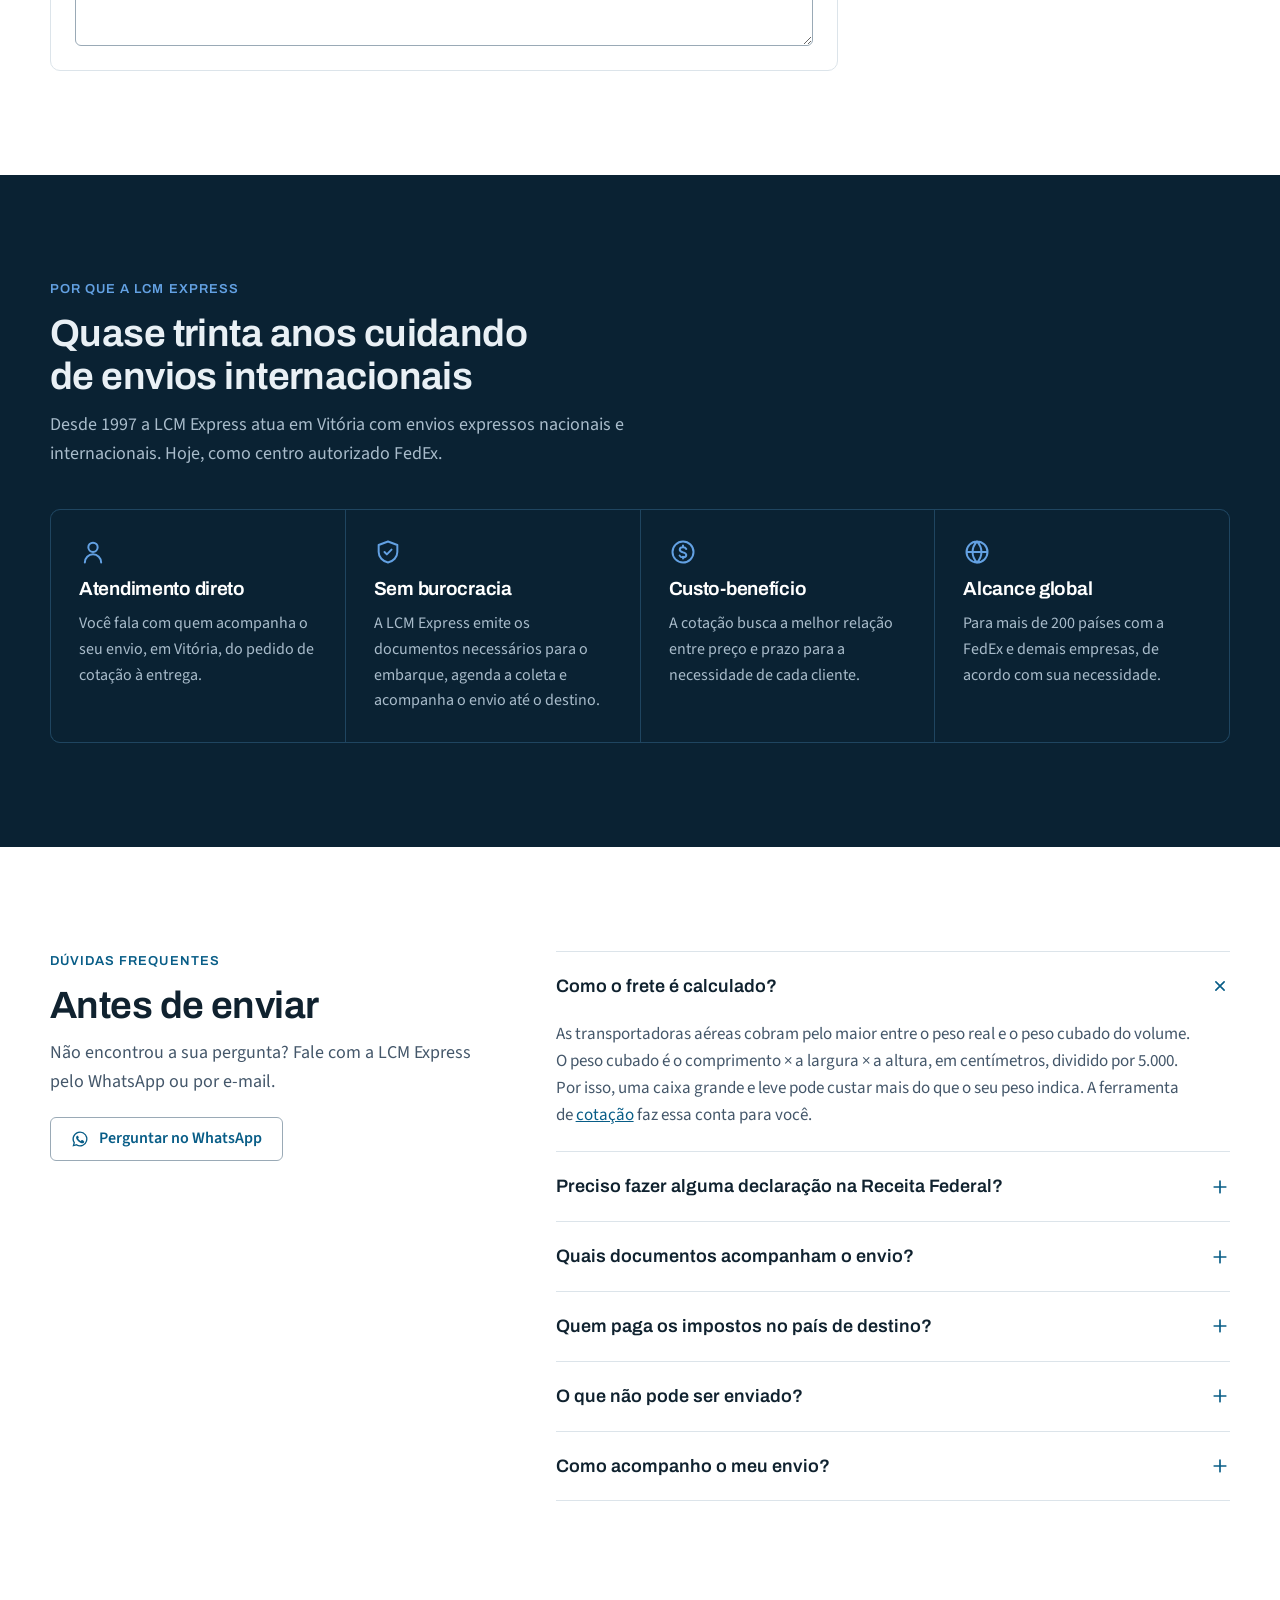
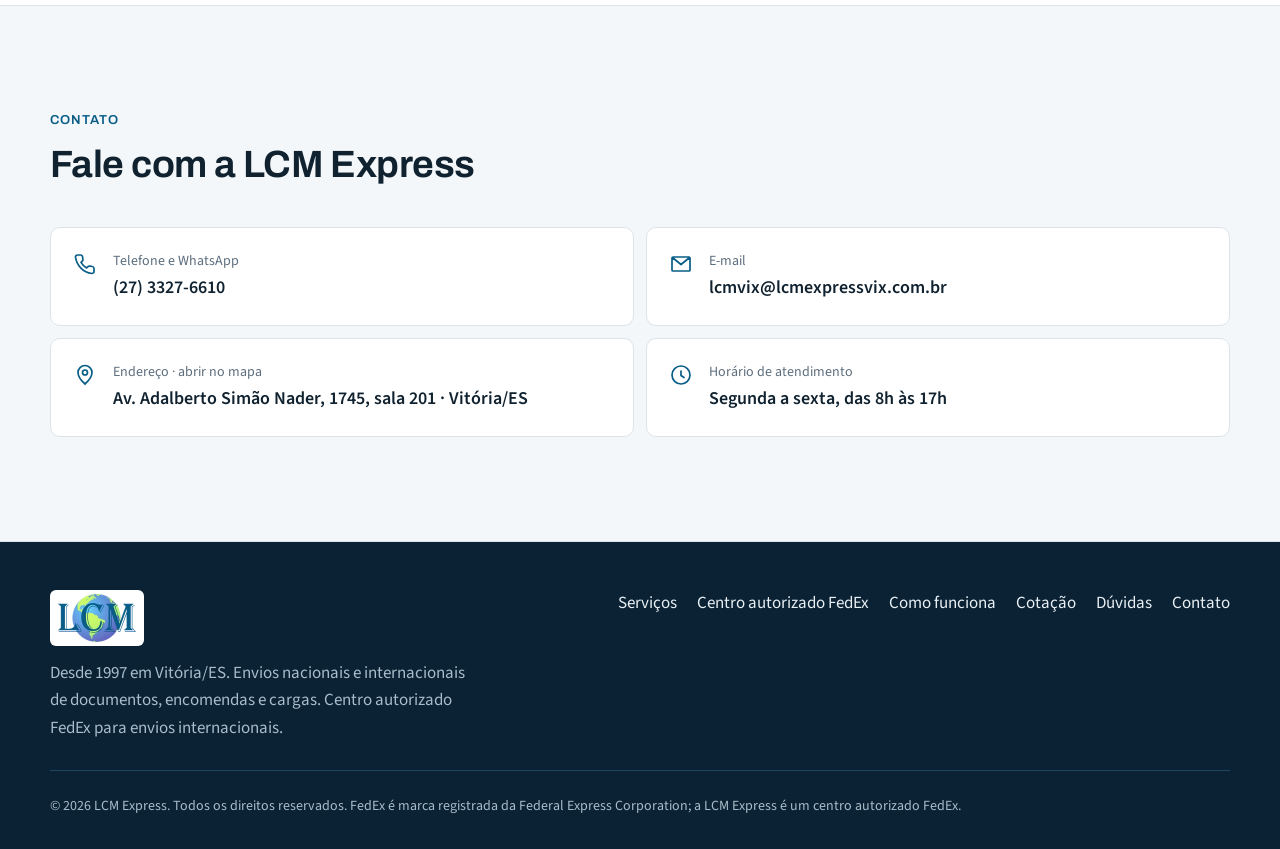
==== commit b2ce4311: "WhatsApp da LCM passa a ser o número fixo (27) 3327-6610 Troca em todos os links wa.me, no formulári" ====
--- a/index.html
+++ b/index.html
@@ -32,7 +32,7 @@
   "url": "https://lcmexpressvix.com.br/",
   "logo": "https://lcmexpressvix.com.br/assets/img/logo-lcm.png",
   "image": "https://lcmexpressvix.com.br/assets/img/og-image.jpg",
-  "telephone": "+55-27-99961-0409",
+  "telephone": "+55-27-3327-6610",
   "email": "lcmvix@lcmexpressvix.com.br",
   "foundingDate": "1997",
   "address": { "@type": "PostalAddress", "streetAddress": "Av. Adalberto Simão Nader, 1745, sala 201", "addressLocality": "Vitória", "addressRegion": "ES", "addressCountry": "BR" },
@@ -97,7 +97,7 @@
         <p class="lead">Além de ser um Centro Autorizado FedEx, a LCM Express trabalha em parceria, também, com outras empresas courier de âmbito internacional, oferecendo a seus clientes a melhor relação custo/benefício ou a que melhor satisfaça às suas necessidades, preparando os documentos necessários para embarque, agendando a coleta em seu endereço e acompanhando o trânsito até a entrega final.</p>
         <div class="acoes">
           <a class="btn btn-pri btn-g" href="#cotacao">Solicitar cotação <svg class="ic"><use href="#i-seta"/></svg></a>
-          <a class="btn btn-sec btn-g" href="https://wa.me/5527999610409" target="_blank" rel="noopener"><svg class="ic"><use href="#i-zap"/></svg>Falar no WhatsApp</a>
+          <a class="btn btn-sec btn-g" href="https://wa.me/552733276610" target="_blank" rel="noopener"><svg class="ic"><use href="#i-zap"/></svg>Falar no WhatsApp</a>
         </div>
         <ul class="hero-itens">
           <li><svg class="ic"><use href="#i-check"/></svg>Documentação de exportação</li>
@@ -316,7 +316,7 @@
         <p class="sobre-tit">Dúvidas frequentes</p>
         <h2 id="duv-titulo">Antes de enviar</h2>
         <p>Não encontrou a sua pergunta? Fale com a LCM Express pelo WhatsApp ou por e-mail.</p>
-        <a class="btn btn-sec" href="https://wa.me/5527999610409" target="_blank" rel="noopener"><svg class="ic"><use href="#i-zap"/></svg>Perguntar no WhatsApp</a>
+        <a class="btn btn-sec" href="https://wa.me/552733276610" target="_blank" rel="noopener"><svg class="ic"><use href="#i-zap"/></svg>Perguntar no WhatsApp</a>
       </div>
       <div class="faq rv">
         <details open>
@@ -355,7 +355,7 @@
         <h2 id="con-titulo">Fale com a LCM Express</h2>
       </div>
       <div class="contatos rv">
-        <a class="contato" href="https://wa.me/5527999610409" target="_blank" rel="noopener"><svg class="ic"><use href="#i-tel"/></svg><span><small>Telefone e WhatsApp</small><b>(27) 99961-0409</b></span></a>
+        <a class="contato" href="https://wa.me/552733276610" target="_blank" rel="noopener"><svg class="ic"><use href="#i-tel"/></svg><span><small>Telefone e WhatsApp</small><b>(27) 3327-6610</b></span></a>
         <a class="contato" href="mailto:lcmvix@lcmexpressvix.com.br"><svg class="ic"><use href="#i-mail"/></svg><span><small>E-mail</small><b>lcmvix@lcmexpressvix.com.br</b></span></a>
         <a class="contato" href="https://www.google.com/maps/search/?api=1&amp;query=Av.%20Adalberto%20Sim%C3%A3o%20Nader%2C%201745%2C%20Vit%C3%B3ria%20-%20ES" target="_blank" rel="noopener"><svg class="ic"><use href="#i-pin"/></svg><span><small>Endereço · abrir no mapa</small><b>Av. Adalberto Simão Nader, 1745, sala 201 · Vitória/ES</b></span></a>
         <div class="contato"><svg class="ic"><use href="#i-relogio"/></svg><span><small>Horário de atendimento</small><b>Segunda a sexta, das 8h às 17h</b></span></div>
@@ -372,7 +372,7 @@
   </div>
 </footer>
 
-<a class="zap-fixo" href="https://wa.me/5527999610409" target="_blank" rel="noopener" aria-label="Falar no WhatsApp"><svg class="ic"><use href="#i-zap"/></svg></a>
+<a class="zap-fixo" href="https://wa.me/552733276610" target="_blank" rel="noopener" aria-label="Falar no WhatsApp"><svg class="ic"><use href="#i-zap"/></svg></a>
 
 <script src="/assets/js/globo-dados.js" defer></script>
 <script src="/assets/js/site.js" defer></script>
